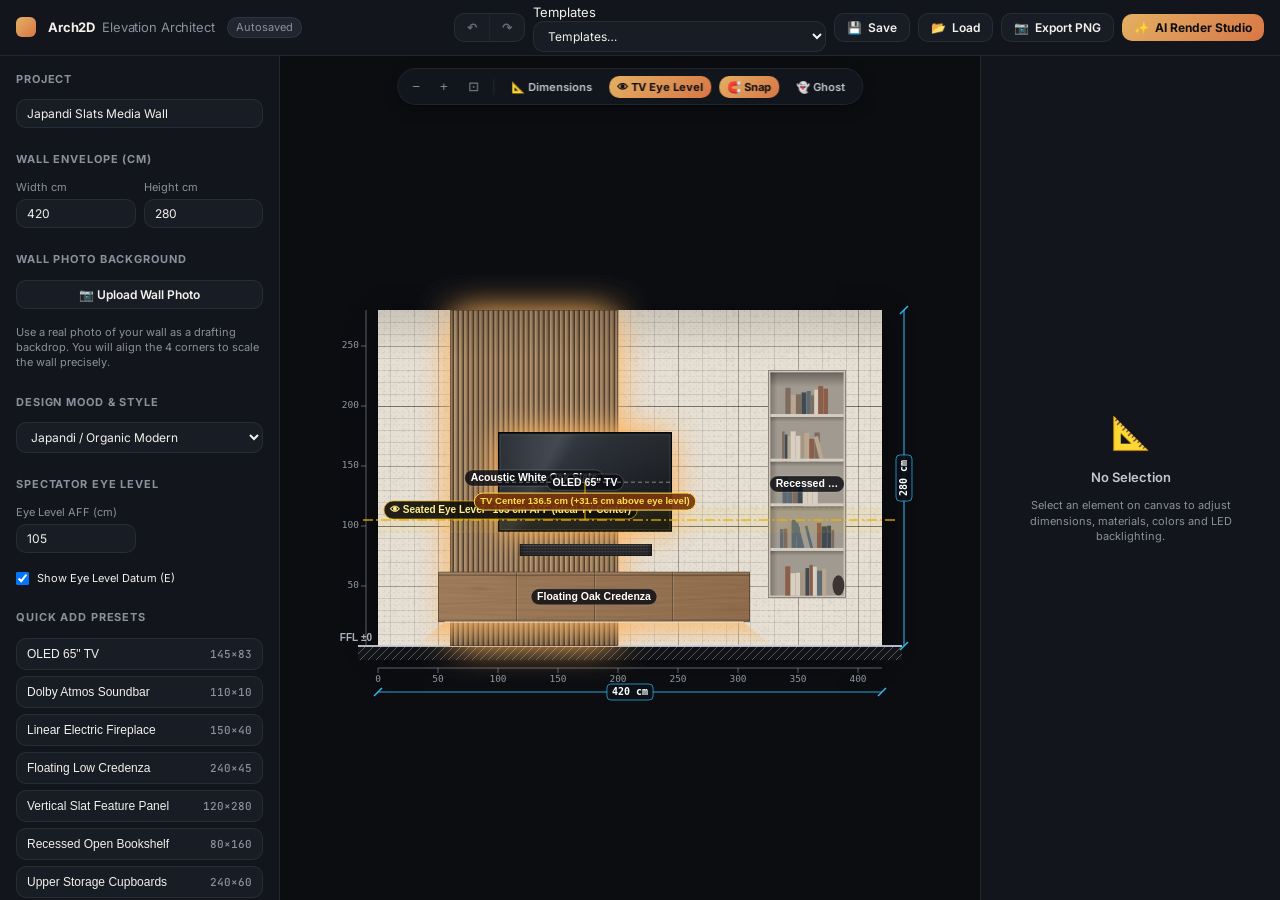
==== index.html @ 80e3ce2b "Add wall photo background with 4-corner perspective calibration and ghost mode" ====
<!DOCTYPE html>
<html lang="en">
<head>
  <meta charset="UTF-8" />
  <meta name="viewport" content="width=device-width, initial-scale=1, viewport-fit=cover" />
  <title>Arch2D Elevation Architect — Media Wall Planner &amp; AI Render Studio</title>
  <meta name="description" content="Draft true-to-scale 2D elevations of media walls, cabinetry and shelving, apply architectural textures, export 2000px+ reference PNGs and generate AI renders from structured prompts." />
  <meta name="theme-color" content="#0b0d11" />
  <link rel="preconnect" href="https://fonts.googleapis.com" />
  <link rel="preconnect" href="https://fonts.gstatic.com" crossorigin />
  <link href="https://fonts.googleapis.com/css2?family=Inter:wght@400;500;600;700&family=JetBrains+Mono:wght@500&display=swap" rel="stylesheet" />
<style>
/* === src/tokens.css === */
/* Arch2D — design tokens (Phase 0). */
:root {
  /* Surfaces */
  --bg-0: #0b0d11;
  --bg-1: #12151b;
  --bg-2: #181c24;
  --bg-3: #20252f;
  --glass: rgba(22, 26, 34, 0.72);
  --glass-strong: rgba(18, 21, 28, 0.9);
  --line: rgba(255, 255, 255, 0.07);
  --line-strong: rgba(255, 255, 255, 0.14);

  /* Text */
  --text-0: #f3f1ec;
  --text-1: #c4c7ce;
  --text-2: #8a909c;
  --text-3: #5d636f;

  /* Accents */
  --brass: hsl(36, 58%, 62%);
  --brass-strong: hsl(34, 70%, 55%);
  --brass-soft: hsla(36, 58%, 62%, 0.14);
  --cyan: hsl(190, 85%, 60%);
  --cyan-soft: hsla(190, 85%, 60%, 0.16);
  --danger: hsl(4, 72%, 62%);
  --danger-soft: hsla(4, 72%, 62%, 0.14);
  --success: hsl(150, 50%, 55%);

  --grad-brand: linear-gradient(135deg, hsl(36, 70%, 64%) 0%, hsl(20, 65%, 56%) 100%);
  --grad-panel: linear-gradient(180deg, rgba(255, 255, 255, 0.03) 0%, rgba(255, 255, 255, 0) 100%);

  /* Type */
  --font: 'Inter', -apple-system, BlinkMacSystemFont, 'Segoe UI', Roboto, sans-serif;
  --font-mono: 'JetBrains Mono', ui-monospace, SFMono-Regular, Menlo, monospace;
  --fs-xs: 11px;
  --fs-sm: 12px;
  --fs-md: 13px;
  --fs-lg: 15px;
  --fs-xl: 18px;

  /* Spacing & shape */
  --sp-1: 4px;
  --sp-2: 8px;
  --sp-3: 12px;
  --sp-4: 16px;
  --sp-5: 24px;
  --sp-6: 32px;
  --r-sm: 6px;
  --r-md: 10px;
  --r-lg: 14px;
  --r-xl: 20px;

  --shadow-1: 0 1px 2px rgba(0, 0, 0, 0.3), 0 4px 16px rgba(0, 0, 0, 0.25);
  --shadow-2: 0 10px 40px rgba(0, 0, 0, 0.45);
  --ring: 0 0 0 2px hsla(36, 58%, 62%, 0.45);

  --ease: cubic-bezier(0.2, 0.8, 0.2, 1);
  --t-fast: 120ms;
  --t-med: 220ms;

  --header-h: 56px;
  --sidebar-w: 280px;
  --inspector-w: 300px;
}
</style>
<style>
/* === src/ui.css === */
/* Arch2D — WS4: UI Shell, sidebars, forms, and inspector CSS */
*, *::before, *::after {
  box-sizing: border-box;
  margin: 0;
  padding: 0;
}
html, body {
  width: 100%;
  height: 100%;
  overflow: hidden;
  background: var(--bg-0);
  color: var(--text-0);
  font-family: var(--font);
  font-size: var(--fs-md);
  line-height: 1.4;
  -webkit-font-smoothing: antialiased;
}

/* App container */
.app {
  display: grid;
  grid-template-rows: var(--header-h) 1fr;
  grid-template-columns: var(--sidebar-w) 1fr var(--inspector-w);
  grid-template-areas:
    "header header header"
    "left   stage  right";
  width: 100vw;
  height: 100vh;
  overflow: hidden;
}

/* Header */
.app-header {
  grid-area: header;
  background: var(--bg-1);
  border-bottom: 1px solid var(--line);
  display: flex;
  align-items: center;
  justify-content: space-between;
  padding: 0 var(--sp-4);
  z-index: 100;
}
.brand {
  display: flex;
  align-items: center;
  gap: var(--sp-3);
}
.brand-mark {
  width: 20px;
  height: 20px;
  border-radius: var(--r-sm);
  background: var(--grad-brand);
}
.brand-title {
  font-size: var(--fs-md);
  font-weight: 700;
  color: var(--text-0);
  letter-spacing: -0.01em;
}
.brand-title span {
  font-weight: 400;
  color: var(--text-2);
  margin-left: 4px;
}
.badge {
  font-size: var(--fs-xs);
  padding: 2px 8px;
  border-radius: 12px;
  background: var(--bg-3);
  color: var(--text-2);
  border: 1px solid var(--line);
}
.header-actions {
  display: flex;
  align-items: center;
  gap: var(--sp-2);
}

/* Buttons and Controls */
.btn {
  display: inline-flex;
  align-items: center;
  gap: 6px;
  padding: 6px 12px;
  background: var(--bg-2);
  border: 1px solid var(--line);
  border-radius: var(--r-md);
  color: var(--text-0);
  font-family: var(--font);
  font-size: var(--fs-sm);
  font-weight: 600;
  cursor: pointer;
  transition: all var(--t-fast) var(--ease);
  text-decoration: none;
  white-space: nowrap;
}
.btn:hover:not(:disabled) {
  background: var(--bg-3);
  border-color: var(--line-strong);
}
.btn:disabled {
  opacity: 0.45;
  cursor: not-allowed;
}
.btn.primary {
  background: var(--grad-brand);
  color: #0d0f12;
  border: none;
  font-weight: 700;
}
.btn.primary:hover:not(:disabled) {
  filter: brightness(1.1);
  box-shadow: 0 0 16px hsla(36, 70%, 64%, 0.35);
}
.btn.ghost {
  background: none;
  border-color: transparent;
  color: var(--text-1);
}
.btn.ghost:hover:not(:disabled) {
  background: var(--bg-2);
  color: var(--text-0);
}
.btn.danger {
  color: var(--danger);
  border-color: var(--danger-soft);
}
.btn.danger:hover:not(:disabled) {
  background: var(--danger-soft);
}
.btn.sm {
  padding: 4px 8px;
  font-size: var(--fs-xs);
}
.btn-group {
  display: inline-flex;
  border-radius: var(--r-md);
  background: var(--bg-2);
  border: 1px solid var(--line);
}
.btn-group .btn {
  border: none;
  border-radius: 0;
}
.btn-group .btn:not(:last-child) {
  border-right: 1px solid var(--line);
}

.icon-btn {
  background: none;
  border: none;
  color: var(--text-2);
  padding: 6px;
  border-radius: var(--r-sm);
  cursor: pointer;
  display: flex;
  align-items: center;
  justify-content: center;
}
.icon-btn:hover {
  color: var(--text-0);
  background: var(--bg-3);
}

/* Inputs & Selects */
.input, .select {
  width: 100%;
  padding: 6px 10px;
  background: var(--bg-2);
  border: 1px solid var(--line);
  border-radius: var(--r-md);
  color: var(--text-0);
  font-family: var(--font);
  font-size: var(--fs-sm);
  transition: border-color var(--t-fast);
}
.input:focus, .select:focus {
  outline: none;
  border-color: var(--brass);
  box-shadow: var(--ring);
}
.select-wrap {
  position: relative;
  display: inline-block;
}

/* Sidebars */
.sidebar {
  background: var(--bg-1);
  border-color: var(--line);
  overflow-y: auto;
  padding: var(--sp-4);
  display: flex;
  flex-direction: column;
  gap: var(--sp-5);
}
.sidebar-left {
  grid-area: left;
  border-right: 1px solid var(--line);
}
.sidebar-right {
  grid-area: right;
  border-left: 1px solid var(--line);
}

.sidebar-section {
  display: flex;
  flex-direction: column;
  gap: var(--sp-3);
}
.section-heading {
  font-size: var(--fs-xs);
  font-weight: 700;
  text-transform: uppercase;
  letter-spacing: 0.08em;
  color: var(--text-2);
}

/* Form layouts */
.form-row {
  display: grid;
  grid-template-columns: 1fr 1fr;
  gap: var(--sp-2);
}
.form-field {
  display: flex;
  flex-direction: column;
  gap: 4px;
}
.form-label {
  font-size: var(--fs-xs);
  color: var(--text-2);
}

/* Presets Library Buttons */
.presets-grid {
  display: grid;
  grid-template-columns: 1fr;
  gap: 6px;
}
.preset-item-btn {
  display: flex;
  align-items: center;
  justify-content: space-between;
  padding: 8px 10px;
  background: var(--bg-2);
  border: 1px solid var(--line);
  border-radius: var(--r-md);
  color: var(--text-0);
  font-size: var(--fs-sm);
  font-weight: 500;
  cursor: pointer;
  transition: all var(--t-fast);
  text-align: left;
}
.preset-item-btn:hover {
  background: var(--bg-3);
  border-color: var(--brass);
}
.preset-dims {
  font-size: var(--fs-xs);
  color: var(--text-2);
  font-family: var(--font-mono);
}

/* Texture Selector Grid */
.texture-picker-grid {
  display: grid;
  grid-template-columns: repeat(3, 1fr);
  gap: 6px;
}
.texture-tile {
  padding: 8px 4px;
  background: var(--bg-2);
  border: 1px solid var(--line);
  border-radius: var(--r-md);
  color: var(--text-1);
  font-size: var(--fs-xs);
  text-align: center;
  cursor: pointer;
  transition: all var(--t-fast);
}
.texture-tile:hover {
  border-color: var(--brass);
  color: var(--text-0);
}
.texture-tile.active {
  border-color: var(--brass-strong);
  background: var(--brass-soft);
  color: var(--brass-strong);
  font-weight: 600;
}

/* Stage Area & Canvas */
.stage {
  grid-area: stage;
  position: relative;
  background: var(--bg-0);
  overflow: hidden;
  display: flex;
  flex-direction: column;
}
.stage-toolbar {
  position: absolute;
  top: var(--sp-3);
  left: 50%;
  transform: translateX(-50%);
  z-index: 10;
  display: flex;
  align-items: center;
  gap: var(--sp-2);
  background: var(--glass);
  backdrop-filter: blur(8px);
  padding: 4px 8px;
  border-radius: var(--r-xl);
  border: 1px solid var(--line);
  box-shadow: var(--shadow-1);
}
.canvas-host {
  width: 100%;
  height: 100%;
  position: relative;
}
.stage-hint {
  position: absolute;
  bottom: var(--sp-3);
  left: 50%;
  transform: translateX(-50%);
  font-size: var(--fs-xs);
  color: var(--text-3);
  pointer-events: none;
}

/* Toast notifications */
.toast-stack {
  position: fixed;
  bottom: var(--sp-5);
  right: var(--sp-5);
  display: flex;
  flex-direction: column;
  gap: var(--sp-2);
  z-index: 2000;
  pointer-events: none;
}
.toast {
  padding: 10px 16px;
  background: var(--bg-2);
  border: 1px solid var(--line-strong);
  border-radius: var(--r-md);
  box-shadow: var(--shadow-2);
  font-size: var(--fs-sm);
  color: var(--text-0);
  pointer-events: auto;
  animation: toastIn var(--t-fast) var(--ease);
}
.toast.success { border-color: var(--success); color: var(--success); }
.toast.error { border-color: var(--danger); color: var(--danger); }
.toast.info { border-color: var(--cyan); }
@keyframes toastIn {
  from { transform: translateY(12px); opacity: 0; }
  to { transform: translateY(0); opacity: 1; }
}

/* Responsive collapse for mobile & tablets */
.only-mobile { display: none; }
@media (max-width: 900px) {
  .app {
    grid-template-columns: var(--sidebar-w) 1fr;
    grid-template-areas:
      "header header"
      "left   stage";
  }
  .sidebar-right {
    position: fixed;
    right: 0;
    top: var(--header-h);
    bottom: 0;
    width: 320px;
    z-index: 90;
    box-shadow: var(--shadow-2);
    transform: translateX(100%);
    transition: transform var(--t-med) var(--ease);
  }
  .sidebar-right.open {
    transform: translateX(0);
  }
  .hide-sm { display: none; }
}
@media (max-width: 680px) {
  .only-mobile { display: inline-flex; }
  .app {
    grid-template-columns: 1fr;
    grid-template-areas:
      "header"
      "stage";
  }
  .sidebar-left {
    position: fixed;
    left: 0;
    top: var(--header-h);
    bottom: 0;
    width: 290px;
    z-index: 95;
    box-shadow: var(--shadow-2);
    transform: translateX(-100%);
    transition: transform var(--t-med) var(--ease);
  }
  .sidebar-left.open {
    transform: translateX(0);
  }
}

/* Calibration modal & photo controls */
.calib-modal {
  width: 95vw;
  max-width: 1100px;
  height: 88vh;
  max-height: 800px;
}
.calib-body {
  flex: 1;
  display: flex;
  overflow: hidden;
}
.calib-stage {
  flex: 1;
  position: relative;
  background: #07090c;
  overflow: hidden;
}
.calib-canvas {
  width: 100%;
  height: 100%;
  display: block;
  touch-action: none;
}
.calib-side {
  width: 320px;
  background: var(--bg-1);
  border-left: 1px solid var(--line);
  padding: var(--sp-4);
  display: flex;
  flex-direction: column;
  gap: var(--sp-3);
  overflow-y: auto;
}
.calib-steps {
  margin: 0;
  padding-left: 18px;
  font-size: var(--fs-xs);
  color: var(--text-1);
  line-height: 1.5;
  display: flex;
  flex-direction: column;
  gap: 6px;
}
.calib-note {
  font-size: var(--fs-xs);
  color: var(--text-2);
  line-height: 1.4;
}
.calib-actions {
  display: flex;
  justify-content: flex-end;
  gap: var(--sp-2);
  margin-top: auto;
  padding-top: var(--sp-3);
  border-top: 1px solid var(--line);
}
.photo-card {
  display: flex;
  flex-direction: column;
  gap: 8px;
  padding: 10px;
  background: var(--bg-2);
  border: 1px solid var(--line);
  border-radius: var(--r-md);
}
.photo-thumb-wrap {
  position: relative;
  width: 100%;
  height: 90px;
  border-radius: var(--r-sm);
  overflow: hidden;
  background: #000;
}
.photo-thumb {
  width: 100%;
  height: 100%;
  object-fit: cover;
  display: block;
}

</style>
<style>
/* === src/studio.css === */
/* Arch2D — WS6: AI Render & Prompt Studio modal styles */
.modal-backdrop {
  position: fixed;
  inset: 0;
  background: rgba(4, 6, 9, 0.82);
  backdrop-filter: blur(12px);
  -webkit-backdrop-filter: blur(12px);
  z-index: 1000;
  display: flex;
  align-items: center;
  justify-content: center;
  padding: var(--sp-4);
  opacity: 0;
  pointer-events: none;
  transition: opacity var(--t-med) var(--ease);
}
.modal-backdrop.open {
  opacity: 1;
  pointer-events: auto;
}

.studio-modal {
  width: 100%;
  max-width: 1140px;
  height: 90vh;
  max-height: 820px;
  background: var(--bg-1);
  border: 1px solid var(--line-strong);
  border-radius: var(--r-xl);
  box-shadow: var(--shadow-2);
  display: flex;
  flex-direction: column;
  overflow: hidden;
  animation: modalPop var(--t-med) var(--ease);
}
@keyframes modalPop {
  from { transform: scale(0.97) translateY(10px); }
  to { transform: scale(1) translateY(0); }
}

.studio-header {
  height: 60px;
  padding: 0 var(--sp-5);
  display: flex;
  align-items: center;
  justify-content: space-between;
  border-bottom: 1px solid var(--line);
  background: var(--bg-2);
}
.studio-title {
  display: flex;
  align-items: center;
  gap: var(--sp-3);
  font-size: var(--fs-lg);
  font-weight: 700;
  color: var(--text-0);
}
.studio-tabs {
  display: flex;
  gap: var(--sp-2);
}
.studio-tab {
  background: none;
  border: none;
  color: var(--text-2);
  padding: var(--sp-2) var(--sp-3);
  border-radius: var(--r-md);
  font-size: var(--fs-md);
  font-weight: 600;
  cursor: pointer;
  transition: all var(--t-fast);
}
.studio-tab:hover {
  color: var(--text-0);
  background: var(--bg-3);
}
.studio-tab.active {
  color: var(--brass-strong);
  background: var(--brass-soft);
}

.studio-body {
  flex: 1;
  display: flex;
  overflow: hidden;
}

/* Two-column layout in Studio */
.studio-col-left {
  flex: 1.1;
  padding: var(--sp-5);
  display: flex;
  flex-direction: column;
  gap: var(--sp-4);
  overflow-y: auto;
  border-right: 1px solid var(--line);
}
.studio-col-right {
  flex: 0.9;
  padding: var(--sp-5);
  display: flex;
  flex-direction: column;
  gap: var(--sp-4);
  overflow-y: auto;
  background: var(--bg-0);
}

.studio-section-title {
  font-size: var(--fs-xs);
  text-transform: uppercase;
  letter-spacing: 0.08em;
  font-weight: 700;
  color: var(--text-2);
  margin-bottom: var(--sp-1);
}

.prompt-textarea {
  width: 100%;
  height: 180px;
  padding: var(--sp-3);
  background: var(--bg-2);
  border: 1px solid var(--line);
  border-radius: var(--r-md);
  color: var(--text-0);
  font-family: var(--font);
  font-size: var(--fs-md);
  line-height: 1.5;
  resize: vertical;
  transition: border-color var(--t-fast);
}
.prompt-textarea:focus {
  outline: none;
  border-color: var(--brass);
  box-shadow: var(--ring);
}

.studio-tip-banner {
  display: flex;
  align-items: flex-start;
  gap: var(--sp-2);
  padding: 10px 14px;
  background: rgba(200, 161, 101, 0.08);
  border: 1px solid rgba(200, 161, 101, 0.25);
  border-radius: var(--r-md);
  font-size: var(--fs-xs);
  color: var(--text-1);
  line-height: 1.45;
}
.studio-action-row {
  display: flex;
  flex-wrap: wrap;
  gap: 8px;
  align-items: center;
}

.chip-group {
  display: flex;
  flex-direction: column;
  gap: var(--sp-2);
}
.chip-row {
  display: flex;
  flex-wrap: wrap;
  gap: var(--sp-2);
}
.chip-btn {
  background: var(--bg-2);
  border: 1px solid var(--line);
  color: var(--text-1);
  padding: 4px 10px;
  border-radius: 20px;
  font-size: var(--fs-xs);
  cursor: pointer;
  transition: all var(--t-fast);
}
.chip-btn:hover {
  border-color: var(--brass);
  color: var(--text-0);
}
.chip-btn.active {
  background: var(--brass-soft);
  border-color: var(--brass-strong);
  color: var(--brass-strong);
}

/* Provider selector cards */
.provider-cards {
  display: grid;
  grid-template-columns: 1fr 1fr;
  gap: var(--sp-2);
}
.provider-card {
  padding: var(--sp-3);
  background: var(--bg-2);
  border: 1px solid var(--line);
  border-radius: var(--r-md);
  cursor: pointer;
  transition: all var(--t-fast);
  text-align: left;
}
.provider-card:hover {
  border-color: var(--line-strong);
}
.provider-card.active {
  border-color: var(--brass);
  background: var(--brass-soft);
}
.provider-card-name {
  font-weight: 600;
  font-size: var(--fs-md);
  color: var(--text-0);
}
.provider-card-sub {
  font-size: var(--fs-xs);
  color: var(--text-2);
  margin-top: 2px;
}

.provider-config-box {
  background: var(--bg-2);
  border: 1px solid var(--line);
  border-radius: var(--r-md);
  padding: var(--sp-4);
  display: flex;
  flex-direction: column;
  gap: var(--sp-3);
}

/* Render preview & comparison */
.render-preview-box {
  flex: 1;
  min-height: 280px;
  background: var(--bg-1);
  border: 1px solid var(--line);
  border-radius: var(--r-lg);
  display: flex;
  align-items: center;
  justify-content: center;
  position: relative;
  overflow: hidden;
}
.render-preview-img {
  max-width: 100%;
  max-height: 100%;
  object-fit: contain;
  display: block;
}

/* Split slider comparison */
.split-viewer {
  position: relative;
  width: 100%;
  height: 100%;
  overflow: hidden;
  user-select: none;
}
.split-img-cad, .split-img-render {
  position: absolute;
  top: 0;
  left: 0;
  width: 100%;
  height: 100%;
  object-fit: cover;
}
.split-img-cad {
  background: #ffffff;
}
.split-overlay {
  position: absolute;
  top: 0;
  left: 0;
  height: 100%;
  overflow: hidden;
}
.split-handle {
  position: absolute;
  top: 0;
  bottom: 0;
  width: 3px;
  background: var(--brass-strong);
  cursor: ew-resize;
}
.split-handle::after {
  content: '◂ ▸';
  position: absolute;
  top: 50%;
  left: 50%;
  transform: translate(-50%, -50%);
  background: var(--bg-0);
  border: 1px solid var(--brass);
  color: var(--brass);
  font-size: 10px;
  padding: 3px 6px;
  border-radius: 10px;
}

/* Security notice banner */
.security-note {
  font-size: var(--fs-xs);
  color: var(--text-2);
  background: rgba(255, 255, 255, 0.03);
  padding: var(--sp-2) var(--sp-3);
  border-radius: var(--r-sm);
  border-left: 2px solid var(--brass);
  line-height: 1.4;
}

.gallery-grid {
  display: grid;
  grid-template-columns: repeat(auto-fill, minmax(130px, 1fr));
  gap: var(--sp-2);
  margin-top: var(--sp-2);
}
.gallery-thumb {
  aspect-ratio: 16/9;
  border-radius: var(--r-md);
  border: 1px solid var(--line);
  overflow: hidden;
  cursor: pointer;
  position: relative;
  transition: all var(--t-fast);
}
.gallery-thumb:hover {
  border-color: var(--brass);
  transform: translateY(-2px);
}
.gallery-thumb img {
  width: 100%;
  height: 100%;
  object-fit: cover;
}
</style>
</head>
<body>
  <div class="app" id="app">
    <header class="app-header" id="app-header">
      <div class="brand">
        <button class="icon-btn only-mobile" id="btn-toggle-left" aria-label="Toggle setup panel">☰</button>
        <div class="brand-mark" aria-hidden="true"></div>
        <h1 class="brand-title">Arch2D <span>Elevation Architect</span></h1>
        <span class="badge" id="badge-dirty" title="Autosaved to this browser">Autosaved</span>
      </div>
      <nav class="header-actions" aria-label="Project actions">
        <div class="btn-group">
          <button class="btn ghost" id="btn-undo" title="Undo (Ctrl/Cmd+Z)" aria-label="Undo">↶</button>
          <button class="btn ghost" id="btn-redo" title="Redo (Ctrl/Cmd+Shift+Z)" aria-label="Redo">↷</button>
        </div>
        <label class="select-wrap" for="select-template">
          <span class="sr-only">Templates</span>
          <select id="select-template" class="select">
            <option value="">Templates…</option>
          </select>
        </label>
        <button class="btn" id="btn-save" title="Save project (Ctrl/Cmd+S)">💾 <span class="hide-sm">Save</span></button>
        <button class="btn" id="btn-load" title="Load project">📂 <span class="hide-sm">Load</span></button>
        <input type="file" id="input-load" accept=".json,.arch2d.json,application/json" hidden />
        <button class="btn" id="btn-export" title="Export 2000px+ reference PNG">📷 <span class="hide-sm">Export PNG</span></button>
        <button class="btn primary" id="btn-studio" title="AI Render &amp; Prompt Studio">✨ <span class="hide-sm">AI Render Studio</span></button>
      </nav>
    </header>

    <aside class="sidebar sidebar-left" id="sidebar-left" aria-label="Wall and setup"></aside>

    <main class="stage" id="stage">
      <div class="stage-toolbar" id="stage-toolbar"></div>
      <div class="canvas-host" id="canvas-host"></div>
      <div class="stage-hint" id="stage-hint"></div>
    </main>

    <aside class="sidebar sidebar-right" id="sidebar-right" aria-label="Element inspector"></aside>
  </div>

  <div class="toast-stack" id="toast-stack" aria-live="polite"></div>

<script>
/* === src/00-namespace.js === */
/* Arch2D — shared namespace and utilities (Phase 0). See CONTRACTS.md. */
(function () {
  'use strict';
  const A = (window.Arch2D = window.Arch2D || {});
  A.version = '2.0.0';

  const util = {
    uid() {
      return 'el_' + Math.random().toString(36).slice(2, 9) + Date.now().toString(36).slice(-4);
    },
    clamp(v, a, b) {
      return Math.min(b, Math.max(a, v));
    },
    round(v, step = 1) {
      return Math.round(v / step) * step;
    },
    clone(o) {
      return JSON.parse(JSON.stringify(o));
    },
    /** Tiny DOM builder: h('div', {class:'x', onclick: fn}, 'text', childNode) */
    h(tag, attrs, ...children) {
      const node = document.createElement(tag);
      if (attrs) {
        for (const [k, v] of Object.entries(attrs)) {
          if (v === undefined || v === null || v === false) continue;
          if (k.startsWith('on') && typeof v === 'function') node.addEventListener(k.slice(2), v);
          else if (k === 'class') node.className = v;
          else if (k === 'style' && typeof v === 'object') Object.assign(node.style, v);
          else if (k === 'html') node.innerHTML = v;
          else if (k in node && typeof v !== 'string') node[k] = v;
          else node.setAttribute(k, v === true ? '' : v);
        }
      }
      for (const c of children.flat()) {
        if (c === null || c === undefined || c === false) continue;
        node.appendChild(typeof c === 'string' || typeof c === 'number' ? document.createTextNode(String(c)) : c);
      }
      return node;
    },
    downloadBlob(blob, name) {
      const url = URL.createObjectURL(blob);
      util.downloadDataUrl(url, name);
      setTimeout(() => URL.revokeObjectURL(url), 4000);
    },
    downloadDataUrl(url, name) {
      const a = document.createElement('a');
      a.href = url;
      a.download = name;
      document.body.appendChild(a);
      a.click();
      a.remove();
    },
    debounce(fn, ms) {
      let t;
      return function (...args) {
        clearTimeout(t);
        t = setTimeout(() => fn.apply(this, args), ms);
      };
    },
    hashString(s) {
      let h = 2166136261 >>> 0;
      for (let i = 0; i < s.length; i++) {
        h ^= s.charCodeAt(i);
        h = Math.imul(h, 16777619) >>> 0;
      }
      return h >>> 0;
    },
    /** Deterministic PRNG (mulberry32). */
    rng(seed) {
      let a = seed >>> 0;
      return function () {
        a = (a + 0x6d2b79f5) >>> 0;
        let t = a;
        t = Math.imul(t ^ (t >>> 15), t | 1);
        t ^= t + Math.imul(t ^ (t >>> 7), t | 61);
        return ((t ^ (t >>> 14)) >>> 0) / 4294967296;
      };
    },
    hexToRgb(hex) {
      let h = String(hex || '#000000').replace('#', '');
      if (h.length === 3) h = h.split('').map((c) => c + c).join('');
      const n = parseInt(h, 16) || 0;
      return { r: (n >> 16) & 255, g: (n >> 8) & 255, b: n & 255 };
    },
    rgba(hex, a) {
      const { r, g, b } = util.hexToRgb(hex);
      return `rgba(${r},${g},${b},${a})`;
    },
    /** amt in [-1, 1]: negative darkens, positive lightens. */
    shade(hex, amt) {
      const { r, g, b } = util.hexToRgb(hex);
      const f = (c) => Math.round(amt < 0 ? c * (1 + amt) : c + (255 - c) * amt);
      return '#' + [f(r), f(g), f(b)].map((c) => util.clamp(c, 0, 255).toString(16).padStart(2, '0')).join('');
    },
    luminance(hex) {
      const { r, g, b } = util.hexToRgb(hex);
      return (0.2126 * r + 0.7152 * g + 0.0722 * b) / 255;
    },
    isTypingTarget(el) {
      if (!el) return false;
      const tag = el.tagName;
      return tag === 'INPUT' || tag === 'TEXTAREA' || tag === 'SELECT' || el.isContentEditable;
    },
  };

  A.util = util;
})();
</script>
<script>
/* === src/01-bus.js === */
/* Arch2D — event bus (Phase 0). */
(function () {
  'use strict';
  const A = window.Arch2D;
  const handlers = new Map();

  A.bus = {
    on(evt, fn) {
      if (!handlers.has(evt)) handlers.set(evt, new Set());
      handlers.get(evt).add(fn);
      return () => A.bus.off(evt, fn);
    },
    off(evt, fn) {
      const set = handlers.get(evt);
      if (set) set.delete(fn);
    },
    emit(evt, payload) {
      const set = handlers.get(evt);
      if (!set) return;
      for (const fn of [...set]) {
        try {
          fn(payload);
        } catch (err) {
          console.error(`[Arch2D bus] handler for "${evt}" failed:`, err);
        }
      }
    },
  };
})();
</script>
<script>
/* === src/02-vocab.js === */
/* Arch2D — shared vocabulary (Phase 0). Single source of truth for textures, moods,
   presets and prompt chips, so the renderer, the inspector and the prompt generator
   never drift apart. Data only — no behaviour. */
(function () {
  'use strict';
  const A = window.Arch2D;

  const textures = {
    slats: { label: 'Vertical Wood Slats', defaultColor: '#b08d66', phrase: 'three-dimensional fluted timber slats with deep acoustic shadow grooves and matte oiled finish' },
    woodgrain: { label: 'Natural Wood Grain', defaultColor: '#9a7552', phrase: 'continuous natural wood grain veneer with organic cathedral patterns and satin sheen' },
    matte: { label: 'Matte Lacquer', defaultColor: '#d9d3c8', phrase: 'smooth architectural ultra-matte lacquer with subtle soft-touch finish' },
    glass: { label: 'Glass / Screen', defaultColor: '#0d0f12', phrase: 'deep pitch-black bezel-less OLED glass with subtle dark ambient room reflections' },
    mesh: { label: 'Acoustic Mesh', defaultColor: '#3a3a3c', phrase: 'fine tactile woven acoustic fabric with micro-mesh texture' },
    niche: { label: 'Recessed Niche', defaultColor: '#cfc6b8', phrase: 'recessed open display niche with limewashed interior and warm downlighting' },
    fireplace: { label: 'Linear Fireplace', defaultColor: '#141414', phrase: 'frameless linear electric fireplace with glowing ember bed and soft ambient flame ribbons' },
  };

  const moods = {
    japandi: {
      label: 'Japandi / Organic Modern',
      short: 'Japandi',
      wall: '#e6dfd3',
      wallPattern: 'plaster',
      wallMaterial: 'warm limewash plaster wall with delicate hand-troweled mineral texture',
      phrase: 'refined Japandi organic-modern',
      flooring: 'wide-plank European white oak hardwood flooring with a subtle matte satin finish',
      atmosphere: 'Soft, diffused natural daylight enters through off-camera floor-to-ceiling sheer linen curtains, casting gentle directional window shadows across the wall.',
      lighting: 'soft diffused warm daylight with gentle architectural shadows and warm indirect ambient glow',
      accent: '#c9a57a',
      materials: {
        slats: 'three-dimensional fluted natural white oak timber slats with deep matte black acoustic felt reveals',
        woodgrain: 'warm natural white oak veneer with continuous horizontal cathedral grain and seamless waterfall edges',
        matte: 'warm sand-toned ultra-matte lacquer with hairline shadowline reveals',
        glass: 'deep pitch-black bezel-less OLED glass with subtle dark ambient room reflections',
        mesh: 'natural oatmeal linen acoustic fabric with tactile micro-weave',
        niche: 'limewashed recessed niche with solid white oak shelving and curated ceramic vessels',
        fireplace: 'linear electric fireplace with a soft warm amber ember bed',
      },
    },
    darkLuxury: {
      label: 'Dark Luxury Contemporary',
      short: 'Dark Luxury',
      wall: '#2b2724',
      wallPattern: 'plaster',
      wallMaterial: 'deep charcoal Venetian plaster wall with subtle burnished sheen and brushed brass shadow reveals',
      phrase: 'dark luxury contemporary penthouse',
      flooring: 'smoked European oak hardwood flooring in a refined herringbone pattern or honed Nero Marquina stone slab',
      atmosphere: 'Moody architectural evening atmosphere with layered 2700K indirect LED illumination and warm ambient reflections.',
      lighting: 'moody low-key architectural lighting with warm 2700K indirect LED grazing and subtle specular reflections',
      accent: '#c8a165',
      materials: {
        slats: 'deep smoked eucalyptus fluted slats with dark bronze metallic reveals',
        woodgrain: 'smoked eucalyptus architectural veneer with rich linear grain',
        matte: 'deep charcoal ultra-matte lacquer with recessed brushed brass trims',
        glass: 'smoked bronze anti-reflective glass panel',
        mesh: 'charcoal acoustic wool fabric with fine micro-perforations',
        niche: 'honed Nero Marquina marble-lined niche with delicate white veining and integrated warm mini-spotlight',
        fireplace: 'frameless linear fireplace with tall amber flames and blackened steel surround',
      },
    },
    scandi: {
      label: 'Scandinavian Light',
      short: 'Scandinavian',
      wall: '#f1efea',
      wallPattern: 'plaster',
      wallMaterial: 'matte chalk-white mineral plaster wall with soft light absorption',
      phrase: 'light Scandinavian minimalist',
      flooring: 'pale Nordic white ash or bleached Scandinavian oak plank flooring',
      atmosphere: 'Abundant diffused Nordic natural daylight fills the room with soft, gentle shadows and clean natural ambience.',
      lighting: 'bright airy natural daylight with soft ambient fill and clean shadow lines',
      accent: '#d8c3a0',
      materials: {
        slats: 'pale white ash timber slats with natural light wood grain',
        woodgrain: 'bleached white ash architectural veneer',
        matte: 'chalk-white ultra-matte lacquer with handleless push-latch millwork',
        glass: 'ultra-slim OLED glass display',
        mesh: 'light heather grey wool acoustic fabric',
        niche: 'airy open display niche in pale white ash with minimal Scandinavian ceramic styling',
        fireplace: 'minimal linear fireplace with a clean ribbon flame line',
      },
    },
    industrial: {
      label: 'Modern Industrial',
      short: 'Industrial',
      wall: '#7b4a3a',
      wallPattern: 'brick',
      wallMaterial: 'authentic weathered red brick wall with raw mortar joints and blackened steel shadowlines',
      phrase: 'refined modern industrial loft',
      flooring: 'polished micro-cement flooring with satin sheen or reclaimed dark walnut planks',
      atmosphere: 'Warm ambient interior lighting mixed with soft window daylight for balanced, rich dynamic range.',
      lighting: 'warm Edison-toned 2400K ambient illumination mixed with diffused natural window light',
      accent: '#d08b4e',
      materials: {
        slats: 'dark-stained American walnut fluted slats with blackened acoustic backing',
        woodgrain: 'rich dark American walnut veneer with expressive grain',
        matte: 'charcoal powder-coated blackened steel panels',
        glass: 'deep black glass display framed in hairline blackened steel',
        mesh: 'perforated charcoal industrial metal mesh with tactile texture',
        niche: 'open architectural shelf framed in blackened steel with exposed weld details',
        fireplace: 'linear fireplace recessed in a heavy blackened steel architectural hearth',
      },
    },
  };

  /* Standard components (project.md §3.2). y = default bottom edge AFF in cm. */
  const presets = {
    tv: { label: 'OLED 65" TV', width: 145, height: 83, texture: 'glass', color: '#0d0f12', y: 100, noun: 'ultra-thin flush-mounted 65-inch OLED television' },
    soundbar: { label: 'Dolby Atmos Soundbar', width: 110, height: 10, texture: 'mesh', color: '#2b2b2d', y: 85, noun: 'slim architectural Dolby Atmos soundbar' },
    fireplace: { label: 'Linear Electric Fireplace', width: 150, height: 40, texture: 'fireplace', color: '#141414', y: 45, noun: 'linear electric fireplace' },
    credenza: { label: 'Floating Low Credenza', width: 240, height: 45, texture: 'woodgrain', color: '#8a6a4a', y: 15, noun: 'floating low credenza with continuous grain', ledUnderglow: true },
    slats: { label: 'Vertical Slat Feature Panel', width: 120, height: 280, texture: 'slats', color: '#b08d66', y: 0, noun: 'full-height vertical fluted timber slat feature panel' },
    bookshelf: { label: 'Recessed Open Bookshelf', width: 80, height: 160, texture: 'niche', color: '#cfc6b8', y: 70, noun: 'recessed open display bookshelf' },
    upper: { label: 'Upper Storage Cupboards', width: 240, height: 60, texture: 'matte', color: '#d9d3c8', y: 200, noun: 'row of handleless upper storage cupboards' },
    custom: { label: 'Custom Block', width: 50, height: 50, texture: 'matte', color: '#9aa3ad', y: 0, noun: 'custom architectural millwork module' },
  };

  /* Prompt tuning chips (project.md §4.2). */
  const chips = {
    Lighting: [
      'Concealed 2700K Architectural LED Cove',
      'Soft Morning Window Light via Sheer Curtains',
      'Moody Evening Ambient Glow',
      'Diffused Downward Under-Cabinet Wash',
    ],
    Camera: [
      '35mm Tilt-Shift Architectural Lens (Zero Distortion)',
      'Front-Facing Orthographic Elevation View',
      'Eye-Level Architectural Digest Editorial Shot',
      'f/8 Sharp Corner-to-Corner Depth',
    ],
    Materials: [
      'Tactile Fluted Oak with Black Acoustic Felt',
      'Hand-Troweled Limewash Plaster Texture',
      'Honed Calacatta Viola Marble Niche',
      'Seamless Waterfall Mitered Edge Veneer',
    ],
    Realism: [
      'Architectural Digest Magazine Feature',
      'Omit All CAD Lines & Dimension Text',
      'Subtle Ambient Window Reflections on OLED TV',
      'Wide-Plank European Oak Hardwood Foreground',
    ],
  };

  const ledTemps = {
    3000: { label: 'Warm 3000K', color: '#ffb35c', phrase: 'warm 2700K-3000K indirect' },
    4000: { label: 'Daylight 4000K', color: '#ffe6c2', phrase: 'neutral 4000K daylight' },
  };

  const config = {
    historyLimit: 50,
    snapPx: 8, // magnetic snap threshold in screen pixels
    minSizeCm: 1,
    defaultEyeLevelCm: 105, // Ergonomic seated eye level AFF (~42 inches, CEDIA/THX standard)
    eyeComfortBandCm: 10,   // Comfortable vertical eye range: ±10 cm (95–115 cm AFF)
    midjourneyVersion: '6.1', // per project.md §4.1 — change here when Midjourney updates
    maxPromptUrlChars: 1800,
  };

  A.vocab = { textures, moods, presets, chips, ledTemps, config };
})();
</script>
<script>
/* === src/state.js === */
/* Arch2D — WS1: state store, selection and undo/redo history (project.md §3.5, §5). */
(function () {
  'use strict';
  const A = window.Arch2D;
  const { clamp, clone, uid } = A.util;
  const V = A.vocab;

  const SCHEMA_VERSION = 1;
  const LIMIT = V.config.historyLimit;

  let state = emptyState();
  let selection = [];
  const undoStack = []; // serialized snapshots (strings)
  const redoStack = [];
  let txnSnapshot = null; // snapshot taken at begin()

  function emptyState() {
    return { schemaVersion: SCHEMA_VERSION, name: 'Untitled media wall', wallWidth: 400, wallHeight: 280, mood: 'japandi', wallPhoto: null, elements: [] };
  }

  /** wallPhoto is an optional reference into A.photo; image bytes never live in State. */
  function normalizeWallPhoto(raw) {
    if (!raw || typeof raw !== 'object' || typeof raw.id !== 'string' || !raw.id) return null;
    return {
      id: raw.id.slice(0, 64),
      visible: raw.visible !== false,
      showOnExport: raw.showOnExport !== false,
    };
  }

  /* ---------- validation / normalization ---------- */
  const num = (v, d) => (typeof v === 'number' && Number.isFinite(v) ? v : d);
  const isHex = (s) => typeof s === 'string' && /^#[0-9a-f]{6}$/i.test(s);

  function normalizeElement(raw, i, errors) {
    if (!raw || typeof raw !== 'object') {
      errors.push(`elements[${i}] is not an object`);
      return null;
    }
    const type = V.presets[raw.type] ? raw.type : 'custom';
    const preset = V.presets[type];
    const texture = V.textures[raw.texture] ? raw.texture : preset.texture;
    return {
      id: typeof raw.id === 'string' && raw.id ? raw.id : uid(),
      type,
      label: typeof raw.label === 'string' && raw.label.trim() ? raw.label.slice(0, 80) : preset.label,
      x: num(raw.x, 0),
      y: num(raw.y, 0),
      width: Math.max(V.config.minSizeCm, num(raw.width, preset.width)),
      height: Math.max(V.config.minSizeCm, num(raw.height, preset.height)),
      texture,
      color: isHex(raw.color) ? raw.color.toLowerCase() : V.textures[texture].defaultColor,
      opacity: clamp(num(raw.opacity, 1), 0.05, 1),
      ledHalo: !!raw.ledHalo,
      ledTemp: raw.ledTemp === 4000 ? 4000 : 3000,
      ledUnderglow: !!raw.ledUnderglow,
      zIndex: i,
    };
  }

  function validate(obj) {
    const errors = [];
    if (!obj || typeof obj !== 'object') return { ok: false, errors: ['Project file is not a JSON object.'], value: null };
    if (obj.schemaVersion !== SCHEMA_VERSION) {
      return { ok: false, errors: [`Unsupported schemaVersion: ${obj.schemaVersion} (expected ${SCHEMA_VERSION}).`], value: null };
    }
    if (!Array.isArray(obj.elements)) return { ok: false, errors: ['"elements" must be an array.'], value: null };
    const value = {
      schemaVersion: SCHEMA_VERSION,
      name: typeof obj.name === 'string' && obj.name.trim() ? obj.name.slice(0, 120) : 'Untitled media wall',
      wallWidth: clamp(num(obj.wallWidth, 400), 50, 5000),
      wallHeight: clamp(num(obj.wallHeight, 280), 50, 2000),
      mood: V.moods[obj.mood] ? obj.mood : 'japandi',
      wallPhoto: normalizeWallPhoto(obj.wallPhoto),
      elements: [],
    };
    const sorted = obj.elements
      .map((e, i) => ({ e, i }))
      .sort((a, b) => num(a.e && a.e.zIndex, a.i) - num(b.e && b.e.zIndex, b.i) || a.i - b.i);
    const seen = new Set();
    sorted.forEach(({ e }, i) => {
      const el = normalizeElement(e, i, errors);
      if (!el) return;
      if (seen.has(el.id)) el.id = uid();
      seen.add(el.id);
      value.elements.push(el);
    });
    value.elements.forEach((el, i) => (el.zIndex = i));
    return { ok: true, errors, value };
  }

  /* ---------- core ---------- */
  const snap = () => JSON.stringify(state);

  function emitState(reason) {
    A.bus.emit('state:changed', { state, reason });
  }
  function emitHistory() {
    A.bus.emit('history:changed', { canUndo: undoStack.length > 0, canRedo: redoStack.length > 0 });
  }
  function pushUndo(snapshot) {
    undoStack.push(snapshot);
    if (undoStack.length > LIMIT) undoStack.shift();
    redoStack.length = 0;
    emitHistory();
  }
  function pruneSelection() {
    const ids = new Set(state.elements.map((e) => e.id));
    const next = selection.filter((id) => ids.has(id));
    if (next.length !== selection.length) {
      selection = next;
      A.bus.emit('selection:changed', { ids: selection.slice() });
    }
  }

  function update(fn, opts = {}) {
    const record = opts.record !== false && !txnSnapshot;
    const before = record ? snap() : null;
    const draft = clone(state);
    fn(draft);
    draft.elements.forEach((el, i) => (el.zIndex = i));
    state = draft;
    if (record && before !== snap()) pushUndo(before);
    pruneSelection();
    emitState(opts.reason || 'update');
  }

  const store = {
    SCHEMA_VERSION,
    getState: () => state,
    validate,
    update,

    begin() {
      if (!txnSnapshot) txnSnapshot = snap();
    },
    commit() {
      if (!txnSnapshot) return;
      const before = txnSnapshot;
      txnSnapshot = null;
      if (before !== snap()) pushUndo(before);
    },
    cancel() {
      if (!txnSnapshot) return;
      state = JSON.parse(txnSnapshot);
      txnSnapshot = null;
      pruneSelection();
      emitState('cancel');
    },
    inTransaction: () => !!txnSnapshot,

    /* selection */
    getSelection: () => selection.slice(),
    getSelectedElements: () => state.elements.filter((e) => selection.includes(e.id)),
    select(ids, opts = {}) {
      ids = (Array.isArray(ids) ? ids : [ids]).filter(Boolean);
      let next;
      if (opts.toggle) {
        next = selection.slice();
        for (const id of ids) {
          const i = next.indexOf(id);
          if (i >= 0) next.splice(i, 1);
          else next.push(id);
        }
      } else if (opts.additive) {
        next = [...new Set([...selection, ...ids])];
      } else next = ids.slice();
      const changed = next.length !== selection.length || next.some((id, i) => id !== selection[i]);
      selection = next;
      if (changed) A.bus.emit('selection:changed', { ids: selection.slice() });
    },
    selectAll() {
      store.select(state.elements.map((e) => e.id));
    },
    clearSelection() {
      store.select([]);
    },

    /* element helpers */
    addElement(partial = {}) {
      const type = V.presets[partial.type] ? partial.type : 'custom';
      const p = V.presets[type];
      const el = normalizeElement(
        Object.assign(
          {
            type,
            label: p.label,
            width: p.width,
            height: p.height,
            texture: p.texture,
            color: p.color,
            x: Math.round((state.wallWidth - (partial.width || p.width)) / 2),
            y: p.y,
            ledHalo: !!p.ledHalo,
            ledUnderglow: !!p.ledUnderglow,
          },
          partial,
          { id: uid() }
        ),
        state.elements.length,
        []
      );
      update((d) => d.elements.push(el), { reason: 'add' });
      store.select([el.id]);
      return el.id;
    },
    addPreset(key) {
      return store.addElement({ type: key });
    },
    removeElements(ids) {
      if (!ids || !ids.length) return;
      const set = new Set(ids);
      update((d) => (d.elements = d.elements.filter((e) => !set.has(e.id))), { reason: 'remove' });
    },
    duplicateElements(ids) {
      const set = new Set(ids || []);
      if (!set.size) return [];
      const newIds = [];
      update(
        (d) => {
          const copies = d.elements
            .filter((e) => set.has(e.id))
            .map((e) => {
              const c = Object.assign(clone(e), { id: uid(), x: e.x + 10, y: e.y + 10 });
              newIds.push(c.id);
              return c;
            });
          d.elements.push(...copies);
        },
        { reason: 'duplicate' }
      );
      store.select(newIds);
      return newIds;
    },
    bringForward(ids) {
      const set = new Set(ids || []);
      update(
        (d) => {
          const a = d.elements;
          for (let i = a.length - 2; i >= 0; i--) {
            if (set.has(a[i].id) && !set.has(a[i + 1].id)) [a[i], a[i + 1]] = [a[i + 1], a[i]];
          }
        },
        { reason: 'layer' }
      );
    },
    sendBackward(ids) {
      const set = new Set(ids || []);
      update(
        (d) => {
          const a = d.elements;
          for (let i = 1; i < a.length; i++) {
            if (set.has(a[i].id) && !set.has(a[i - 1].id)) [a[i], a[i - 1]] = [a[i - 1], a[i]];
          }
        },
        { reason: 'layer' }
      );
    },
    setWall({ wallWidth, wallHeight }) {
      update(
        (d) => {
          if (wallWidth !== undefined) d.wallWidth = clamp(Number(wallWidth) || d.wallWidth, 50, 5000);
          if (wallHeight !== undefined) d.wallHeight = clamp(Number(wallHeight) || d.wallHeight, 50, 2000);
        },
        { reason: 'wall' }
      );
    },
    setMood(id) {
      if (!V.moods[id]) return;
      update((d) => (d.mood = id), { reason: 'mood' });
    },
    /** Replace (or clear with null) the wall photo reference. */
    setWallPhoto(ref) {
      update((d) => (d.wallPhoto = normalizeWallPhoto(ref)), { reason: 'photo' });
    },
    /** Toggle photo flags, e.g. { visible: false }. No-op without a photo. */
    patchWallPhoto(partial) {
      if (!state.wallPhoto) return;
      update((d) => (d.wallPhoto = normalizeWallPhoto(Object.assign({}, d.wallPhoto, partial))), { reason: 'photo' });
    },

    /* history */
    canUndo: () => undoStack.length > 0,
    canRedo: () => redoStack.length > 0,
    undo() {
      if (txnSnapshot) store.commit();
      if (!undoStack.length) return false;
      redoStack.push(snap());
      state = JSON.parse(undoStack.pop());
      pruneSelection();
      emitHistory();
      emitState('undo');
      return true;
    },
    redo() {
      if (!redoStack.length) return false;
      undoStack.push(snap());
      state = JSON.parse(redoStack.pop());
      pruneSelection();
      emitHistory();
      emitState('redo');
      return true;
    },
    clearHistory() {
      undoStack.length = 0;
      redoStack.length = 0;
      emitHistory();
    },

    /* persistence primitives */
    serialize: () => JSON.stringify(state, null, 2),
    load(input, opts = {}) {
      let obj = input;
      if (typeof input === 'string') {
        try {
          obj = JSON.parse(input);
        } catch (e) {
          return { ok: false, errors: ['File is not valid JSON.'] };
        }
      }
      const res = validate(obj);
      if (!res.ok) return res;
      store.reset(res.value);
      A.bus.emit('project:loaded', { state, source: opts.source || 'load' });
      return { ok: true, errors: res.errors };
    },
    reset(next) {
      state = clone(next);
      txnSnapshot = null;
      store.clearHistory();
      selection = [];
      A.bus.emit('selection:changed', { ids: [] });
      emitState('reset');
    },
  };

  A.store = store;
})();
</script>
<script>
/* === src/persistence.js === */
/* Arch2D — WS1: JSON save/load, localStorage autosave and API-key storage (project.md §5). */
(function () {
  'use strict';
  const A = window.Arch2D;
  const AUTOSAVE_KEY = 'arch2d_autosave';
  const SECRET_PREFIX = 'arch2d_secret_';

  function safeStorage() {
    try {
      const k = '__arch2d_probe__';
      localStorage.setItem(k, '1');
      localStorage.removeItem(k);
      return localStorage;
    } catch (e) {
      return null; // private mode / blocked storage: app still works, just without autosave
    }
  }
  const storage = safeStorage();

  function fileName() {
    const name = (A.store.getState().name || 'arch2d')
      .toLowerCase()
      .replace(/[^a-z0-9]+/g, '-')
      .replace(/^-|-$/g, '')
      .slice(0, 40) || 'arch2d';
    const ts = new Date().toISOString().slice(0, 16).replace(/[:T]/g, '');
    return `${name}-${ts}.arch2d.json`;
  }

  const persistence = {
    available: !!storage,

    /** Saves the project; the wall photo (if any) is embedded so the file is self-contained. */
    saveToFile() {
      const state = A.store.getState();
      let json = A.store.serialize();
      const dataUrl = state.wallPhoto && A.photo ? A.photo.dataUrl(state.wallPhoto.id) : null;
      if (dataUrl) {
        const obj = JSON.parse(json);
        obj.wallPhoto.dataUrl = dataUrl;
        json = JSON.stringify(obj, null, 2);
      }
      const blob = new Blob([json], { type: 'application/json' });
      A.util.downloadBlob(blob, fileName());
    },

    /** Opens a file picker and loads the chosen project. Resolves {ok, errors, cancelled}. */
    openFile(inputEl) {
      return new Promise((resolve) => {
        const input = inputEl || Object.assign(document.createElement('input'), { type: 'file', accept: '.json,application/json' });
        const onChange = () => {
          input.removeEventListener('change', onChange);
          const file = input.files && input.files[0];
          input.value = '';
          if (!file) return resolve({ ok: false, cancelled: true, errors: [] });
          if (file.size > 5 * 1024 * 1024) return resolve({ ok: false, errors: ['File is larger than 5 MB — not an Arch2D project.'] });
          const reader = new FileReader();
          reader.onload = () => {
            let obj;
            try {
              obj = JSON.parse(String(reader.result));
            } catch (e) {
              return resolve({ ok: false, errors: ['File is not valid JSON.'] });
            }
            // Move an embedded photo into the photo library; State keeps only the id.
            if (obj && obj.wallPhoto && obj.wallPhoto.dataUrl && A.photo) {
              const id = A.photo.register(obj.wallPhoto.dataUrl);
              obj.wallPhoto = id ? Object.assign({}, obj.wallPhoto, { id, dataUrl: undefined }) : null;
            }
            resolve(A.store.load(obj, { source: 'file' }));
          };
          reader.onerror = () => resolve({ ok: false, errors: ['Could not read the file.'] });
          reader.readAsText(file);
        };
        input.addEventListener('change', onChange);
        input.click();
      });
    },

    hasAutosave() {
      return !!(storage && storage.getItem(AUTOSAVE_KEY));
    },
    readAutosave() {
      if (!storage) return null;
      try {
        const res = A.store.validate(JSON.parse(storage.getItem(AUTOSAVE_KEY)));
        return res.ok ? res.value : null;
      } catch (e) {
        return null;
      }
    },
    clearAutosave() {
      if (storage) storage.removeItem(AUTOSAVE_KEY);
    },
    writeAutosave() {
      if (!storage) return false;
      try {
        storage.setItem(AUTOSAVE_KEY, JSON.stringify(A.store.getState()));
        if (A.photo) A.photo.syncStorage(A.store.getState());
        A.bus.emit('autosave:written', { at: Date.now() });
        return true;
      } catch (e) {
        console.warn('[Arch2D] autosave failed', e);
        return false;
      }
    },
    startAutosave() {
      const write = A.util.debounce(() => persistence.writeAutosave(), 400);
      A.bus.on('state:changed', write);
    },

    /* API keys — localStorage is NOT a secure vault (project.md §2 Security Note). */
    getSecret(k) {
      return storage ? storage.getItem(SECRET_PREFIX + k) || '' : '';
    },
    setSecret(k, v) {
      if (!storage) return;
      if (v) storage.setItem(SECRET_PREFIX + k, v);
      else storage.removeItem(SECRET_PREFIX + k);
    },
    getJSON(k, fallback) {
      if (!storage) return fallback;
      try {
        const v = storage.getItem('arch2d_' + k);
        return v ? JSON.parse(v) : fallback;
      } catch (e) {
        return fallback;
      }
    },
    setJSON(k, v) {
      if (storage) storage.setItem('arch2d_' + k, JSON.stringify(v));
    },
  };

  A.persistence = persistence;
})();
</script>
<script>
/* === src/photo.js === */
/* Arch2D — Wall photo library: decode, 4-corner perspective rectification, storage.
   The State only holds a small reference { id, visible, showOnExport }. Image bytes live
   here (in memory + one localStorage key), so undo snapshots stay small and drags stay fast.
   Photos come from <input type="file"> as data URLs, so they never taint the canvas. */
(function () {
  'use strict';
  const A = window.Arch2D;
  const U = A.util;

  const STORAGE_KEY = 'arch2d_wallphoto';
  const SOURCE_MAX = 2400; // longest side kept for the calibration step (memory only)
  const OUTPUT_MAX = 1600; // longest side of the rectified wall image (≈4 px/cm on a 4 m wall)
  const JPEG_QUALITY = 0.82;

  // id -> { dataUrl, img, ready, luminance, source?: HTMLCanvasElement, corners?: [{x,y}×4] }
  const library = new Map();

  /* ---------- decoding ---------- */
  function loadImage(src) {
    return new Promise((resolve, reject) => {
      const img = new Image();
      img.onload = () => resolve(img);
      img.onerror = () => reject(new Error('decode'));
      img.src = src;
    });
  }

  /** File → downscaled source canvas used by the calibration modal. Browsers apply EXIF orientation. */
  async function ingest(file) {
    if (!file || !/^image\//.test(file.type || 'image/')) throw new Error('not-image');
    const url = URL.createObjectURL(file);
    try {
      const img = await loadImage(url);
      const scale = Math.min(1, SOURCE_MAX / Math.max(img.naturalWidth, img.naturalHeight));
      const c = document.createElement('canvas');
      c.width = Math.max(1, Math.round(img.naturalWidth * scale));
      c.height = Math.max(1, Math.round(img.naturalHeight * scale));
      c.getContext('2d').drawImage(img, 0, 0, c.width, c.height);
      return c;
    } finally {
      URL.revokeObjectURL(url);
    }
  }

  /* ---------- perspective math ---------- */
  /** Homography mapping the unit square (u,v) → quad [TL, TR, BR, BL] (Heckbert's square-to-quad). */
  function squareToQuad(q) {
    const [p0, p1, p2, p3] = q;
    const dx1 = p1.x - p2.x, dx2 = p3.x - p2.x, dx3 = p0.x - p1.x + p2.x - p3.x;
    const dy1 = p1.y - p2.y, dy2 = p3.y - p2.y, dy3 = p0.y - p1.y + p2.y - p3.y;
    let g = 0, h = 0;
    if (Math.abs(dx3) > 1e-9 || Math.abs(dy3) > 1e-9) {
      const den = dx1 * dy2 - dx2 * dy1;
      g = (dx3 * dy2 - dx2 * dy3) / den;
      h = (dx1 * dy3 - dx3 * dy1) / den;
    }
    const a = p1.x - p0.x + g * p1.x, b = p3.x - p0.x + h * p3.x, c = p0.x;
    const d = p1.y - p0.y + g * p1.y, e = p3.y - p0.y + h * p3.y, f = p0.y;
    return (u, v) => {
      const w = g * u + h * v + 1;
      return { x: (a * u + b * v + c) / w, y: (d * u + e * v + f) / w };
    };
  }

  /** True when the quad [TL, TR, BR, BL] is convex and not self-intersecting. */
  function isConvexQuad(q) {
    let sign = 0;
    for (let i = 0; i < 4; i++) {
      const a = q[i], b = q[(i + 1) % 4], c = q[(i + 2) % 4];
      const cross = (b.x - a.x) * (c.y - b.y) - (b.y - a.y) * (c.x - b.x);
      if (Math.abs(cross) < 1e-6) return false;
      const s = Math.sign(cross);
      if (sign && s !== sign) return false;
      sign = s;
    }
    return true;
  }

  /**
   * Warp the quad of `source` into a flat image with the wall's aspect ratio.
   * Inverse mapping with bilinear sampling; runs once per calibration (~100–250 ms).
   */
  function rectify(source, corners, wallW, wallH) {
    const aspect = wallW / wallH;
    const outW = aspect >= 1 ? OUTPUT_MAX : Math.round(OUTPUT_MAX * aspect);
    const outH = aspect >= 1 ? Math.round(OUTPUT_MAX / aspect) : OUTPUT_MAX;
    const sw = source.width, sh = source.height;
    const src = source.getContext('2d').getImageData(0, 0, sw, sh).data;
    const out = document.createElement('canvas');
    out.width = outW;
    out.height = outH;
    const octx = out.getContext('2d');
    const img = octx.createImageData(outW, outH);
    const dst = img.data;
    const map = squareToQuad(corners);
    let lumSum = 0, lumN = 0;

    for (let j = 0; j < outH; j++) {
      const v = (j + 0.5) / outH;
      for (let i = 0; i < outW; i++) {
        const p = map((i + 0.5) / outW, v);
        const o = (j * outW + i) * 4;
        const x = p.x - 0.5, y = p.y - 0.5;
        const x0 = Math.floor(x), y0 = Math.floor(y);
        if (x0 < 0 || y0 < 0 || x0 + 1 >= sw || y0 + 1 >= sh) {
          // Corner dragged past the photo edge: neutral grey fill.
          dst[o] = dst[o + 1] = dst[o + 2] = 128;
          dst[o + 3] = 255;
          continue;
        }
        const fx = x - x0, fy = y - y0;
        const i00 = (y0 * sw + x0) * 4, i10 = i00 + 4, i01 = i00 + sw * 4, i11 = i01 + 4;
        for (let ch = 0; ch < 3; ch++) {
          const top = src[i00 + ch] + (src[i10 + ch] - src[i00 + ch]) * fx;
          const bot = src[i01 + ch] + (src[i11 + ch] - src[i01 + ch]) * fx;
          dst[o + ch] = top + (bot - top) * fy;
        }
        dst[o + 3] = 255;
        if ((i & 15) === 0 && (j & 15) === 0) {
          lumSum += (0.2126 * dst[o] + 0.7152 * dst[o + 1] + 0.0722 * dst[o + 2]) / 255;
          lumN++;
        }
      }
    }
    octx.putImageData(img, 0, 0);
    return { dataUrl: out.toDataURL('image/jpeg', JPEG_QUALITY), luminance: lumN ? lumSum / lumN : 0.5 };
  }

  /* ---------- library ---------- */
  function idFor(dataUrl) {
    return 'ph_' + U.hashString(dataUrl).toString(36) + dataUrl.length.toString(36);
  }

  /** Adds a rectified data URL to the library and returns its id. Safe to call repeatedly. */
  function register(dataUrl, extra = {}) {
    if (typeof dataUrl !== 'string' || !/^data:image\/(jpeg|png|webp);base64,/.test(dataUrl)) return null;
    const id = idFor(dataUrl);
    let entry = library.get(id);
    if (!entry) {
      entry = { dataUrl, img: null, ready: false, luminance: extra.luminance == null ? 0.5 : extra.luminance };
      library.set(id, entry);
      loadImage(dataUrl)
        .then((img) => {
          entry.img = img;
          entry.ready = true;
          if (extra.luminance == null) entry.luminance = measureLuminance(img);
          A.bus.emit('photo:ready', { id });
        })
        .catch(() => library.delete(id));
    }
    if (extra.source) entry.source = extra.source;
    if (extra.corners) entry.corners = extra.corners.map((c) => ({ x: c.x, y: c.y }));
    return id;
  }

  function measureLuminance(img) {
    const c = document.createElement('canvas');
    c.width = c.height = 16;
    const x = c.getContext('2d');
    x.drawImage(img, 0, 0, 16, 16);
    const d = x.getImageData(0, 0, 16, 16).data;
    let s = 0;
    for (let i = 0; i < d.length; i += 4) s += (0.2126 * d[i] + 0.7152 * d[i + 1] + 0.0722 * d[i + 2]) / 255;
    return s / 256;
  }

  /* ---------- storage (one localStorage slot for the current photo) ---------- */
  function readStored() {
    try {
      const raw = localStorage.getItem(STORAGE_KEY);
      return raw ? JSON.parse(raw) : null;
    } catch (e) {
      return null;
    }
  }

  let storedId = (readStored() || {}).id || null;
  let quotaWarned = false;

  /** Keeps the single storage slot in sync with the photo referenced by the current state. */
  function syncStorage(state) {
    const id = state.wallPhoto ? state.wallPhoto.id : null;
    if (id === storedId) return true;
    try {
      if (!id) {
        localStorage.removeItem(STORAGE_KEY);
        storedId = null;
        return true;
      }
      const entry = library.get(id);
      if (!entry) return false; // not decoded yet; next autosave retries
      localStorage.setItem(STORAGE_KEY, JSON.stringify({ id, dataUrl: entry.dataUrl }));
      storedId = id;
      return true;
    } catch (e) {
      if (!quotaWarned && A.ui) {
        quotaWarned = true;
        A.ui.toast('Browser storage is full: the wall photo will not survive a reload. Use 💾 Save to keep it.', 'error');
      }
      return false;
    }
  }

  /** Loads the stored photo into the library (called once at startup). */
  function restoreFromStorage() {
    const s = readStored();
    if (s && s.dataUrl) register(s.dataUrl);
  }

  A.photo = {
    ingest,
    rectify,
    isConvexQuad,
    squareToQuad,
    register,
    restoreFromStorage,
    syncStorage,
    has: (id) => library.has(id),
    /** Ready HTMLImageElement for drawing, or null while decoding / unknown id. */
    image: (id) => {
      const e = id && library.get(id);
      return e && e.ready ? e.img : null;
    },
    dataUrl: (id) => {
      const e = id && library.get(id);
      return e ? e.dataUrl : null;
    },
    luminance: (id) => {
      const e = id && library.get(id);
      return e ? e.luminance : 0.5;
    },
    /** Original photo + corners, available only in the session where it was uploaded. */
    calibration: (id) => {
      const e = id && library.get(id);
      return e && e.source ? { source: e.source, corners: e.corners } : null;
    },
  };

  restoreFromStorage();
})();
</script>
<script>
/* === src/photo-calibrate.js === */
/* Arch2D — Wall photo upload & 4-corner calibration modal.
   Flow: pick image → mark wall corners (perspective grid + magnifier) → rectify to the
   wall's W×H → store reference in State (one undo step). Owns its own modal DOM. */
(function () {
  'use strict';
  const A = window.Arch2D;
  const U = A.util;

  const HANDLE_R = 9;
  const HIT_R = 24; // generous for touch
  const MARGIN = 40; // lets handles go slightly past the photo edge
  const LOUPE = 132;
  const LOUPE_ZOOM = 3;
  const CORNER_LABELS = ['Top-left', 'Top-right', 'Bottom-right', 'Bottom-left'];

  function pickFile() {
    return new Promise((resolve) => {
      const input = Object.assign(document.createElement('input'), {
        type: 'file',
        accept: 'image/jpeg,image/png,image/webp,image/heic,image/heif,image/*',
      });
      input.addEventListener('change', () => resolve((input.files && input.files[0]) || null));
      input.addEventListener('cancel', () => resolve(null));
      input.click();
    });
  }

  /**
   * Opens the calibration modal.
   * Resolves { corners, wallWidth, wallHeight, dataUrl, luminance } or null when cancelled.
   */
  function open({ source, corners, wallWidth, wallHeight }) {
    return new Promise((resolve) => {
      const sw = source.width, sh = source.height;
      let pts = corners && corners.length === 4
        ? corners.map((c) => ({ x: c.x, y: c.y }))
        : [
            { x: sw * 0.12, y: sh * 0.12 },
            { x: sw * 0.88, y: sh * 0.12 },
            { x: sw * 0.88, y: sh * 0.88 },
            { x: sw * 0.12, y: sh * 0.88 },
          ];
      let active = -1; // handle being dragged
      let focusIdx = 0; // handle nudged by arrow keys
      let grabOffset = { x: 0, y: 0 };
      let view = { scale: 1, ox: 0, oy: 0, cw: 0, ch: 0, dpr: 1 };
      let busy = false;

      /* ----- DOM ----- */
      const canvas = U.h('canvas', { class: 'calib-canvas', id: 'calib-canvas' });
      const stage = U.h('div', { class: 'calib-stage' }, canvas);
      const inputW = U.h('input', { type: 'number', class: 'input', id: 'calib-wall-width', min: '50', max: '5000', value: Math.round(wallWidth) });
      const inputH = U.h('input', { type: 'number', class: 'input', id: 'calib-wall-height', min: '50', max: '2000', value: Math.round(wallHeight) });
      const btnApply = U.h('button', { class: 'btn primary', id: 'btn-calib-apply', onclick: apply }, '✓ Apply photo');
      const btnCancel = U.h('button', { class: 'btn ghost', id: 'btn-calib-cancel', onclick: () => close(null) }, 'Cancel');
      const btnReset = U.h('button', { class: 'btn ghost sm', id: 'btn-calib-reset', onclick: resetCorners }, '↺ Reset corners');

      const side = U.h(
        'div',
        { class: 'calib-side' },
        U.h('div', { class: 'section-heading' }, 'How to calibrate'),
        U.h(
          'ol',
          { class: 'calib-steps' },
          U.h('li', null, 'Drag each handle onto a corner of the wall: where it meets the ceiling and the floor.'),
          U.h('li', null, 'If a corner is hidden (furniture, curtains), place it where the corner would be. Handles can go slightly past the photo edge.'),
          U.h('li', null, 'Check that the blue grid follows the wall lines (skirting board, ceiling edge).')
        ),
        U.h('div', { class: 'section-heading', style: { marginTop: '6px' } }, 'Real wall size (cm)'),
        U.h(
          'div',
          { class: 'form-row' },
          U.h('div', { class: 'form-field' }, U.h('label', { class: 'form-label', for: 'calib-wall-width' }, 'Width'), inputW),
          U.h('div', { class: 'form-field' }, U.h('label', { class: 'form-label', for: 'calib-wall-height' }, 'Height'), inputH)
        ),
        U.h('div', { class: 'calib-note' }, 'Measure the wall: the cm grid and every dimension depend on these two numbers.'),
        btnReset,
        U.h('div', { class: 'calib-note' }, 'Tip: arrow keys move the last handle by 1 px (Shift = 10 px).'),
        U.h('div', { class: 'calib-actions' }, btnCancel, btnApply)
      );

      const modal = U.h(
        'div',
        { class: 'studio-modal calib-modal', id: 'calib-modal', role: 'dialog', 'aria-modal': 'true', 'aria-label': 'Mark the wall corners' },
        U.h(
          'div',
          { class: 'studio-header' },
          U.h('div', { class: 'studio-title' }, U.h('span', null, '📷'), U.h('span', null, 'Mark the wall corners')),
          U.h('button', { class: 'icon-btn', title: 'Cancel (Esc)', 'aria-label': 'Cancel', onclick: () => close(null) }, '✕')
        ),
        U.h('div', { class: 'calib-body' }, stage, side)
      );
      const backdrop = U.h('div', { class: 'modal-backdrop open', id: 'calib-backdrop' }, modal);
      document.body.appendChild(backdrop);

      const ctx = canvas.getContext('2d');
      const ro = new ResizeObserver(layout);
      ro.observe(stage);
      document.addEventListener('keydown', onKey, true);
      canvas.addEventListener('pointerdown', onDown);
      canvas.addEventListener('pointermove', onMove);
      canvas.addEventListener('pointerup', onUp);
      canvas.addEventListener('pointercancel', onUp);

      /* ----- geometry ----- */
      function layout() {
        const r = stage.getBoundingClientRect();
        view.dpr = window.devicePixelRatio || 1;
        view.cw = Math.max(100, Math.floor(r.width));
        view.ch = Math.max(100, Math.floor(r.height));
        canvas.width = Math.round(view.cw * view.dpr);
        canvas.height = Math.round(view.ch * view.dpr);
        canvas.style.width = view.cw + 'px';
        canvas.style.height = view.ch + 'px';
        view.scale = Math.min((view.cw - MARGIN * 2) / sw, (view.ch - MARGIN * 2) / sh);
        view.ox = (view.cw - sw * view.scale) / 2;
        view.oy = (view.ch - sh * view.scale) / 2;
        draw();
      }
      const toScreen = (p) => ({ x: view.ox + p.x * view.scale, y: view.oy + p.y * view.scale });
      const toImage = (x, y) => ({ x: (x - view.ox) / view.scale, y: (y - view.oy) / view.scale });
      function clampImage(p) {
        const m = MARGIN / view.scale;
        return { x: U.clamp(p.x, -m, sw + m), y: U.clamp(p.y, -m, sh + m) };
      }
      function localPoint(e) {
        const r = canvas.getBoundingClientRect();
        return { x: e.clientX - r.left, y: e.clientY - r.top };
      }

      /* ----- drawing ----- */
      function draw() {
        const { cw, ch, dpr } = view;
        ctx.setTransform(dpr, 0, 0, dpr, 0, 0);
        ctx.fillStyle = '#07090c';
        ctx.fillRect(0, 0, cw, ch);
        ctx.imageSmoothingQuality = 'high';
        ctx.drawImage(source, view.ox, view.oy, sw * view.scale, sh * view.scale);

        const s = pts.map(toScreen);
        const convex = A.photo.isConvexQuad(pts);

        // Dim everything outside the wall quad.
        ctx.save();
        ctx.beginPath();
        ctx.rect(0, 0, cw, ch);
        ctx.moveTo(s[0].x, s[0].y);
        for (let i = 1; i < 4; i++) ctx.lineTo(s[i].x, s[i].y);
        ctx.closePath();
        ctx.fillStyle = 'rgba(0,0,0,0.55)';
        ctx.fill('evenodd');
        ctx.restore();

        // Perspective grid: shows how the photo will be straightened.
        if (convex) {
          const map = A.photo.squareToQuad(pts);
          ctx.save();
          ctx.strokeStyle = 'rgba(56, 189, 248, 0.55)';
          ctx.lineWidth = 1;
          ctx.beginPath();
          for (let k = 1; k < 8; k++) {
            const t = k / 8;
            const a = toScreen(map(t, 0)), b = toScreen(map(t, 1));
            const c = toScreen(map(0, t)), d = toScreen(map(1, t));
            ctx.moveTo(a.x, a.y);
            ctx.lineTo(b.x, b.y);
            ctx.moveTo(c.x, c.y);
            ctx.lineTo(d.x, d.y);
          }
          ctx.stroke();
          ctx.restore();
        }

        // Quad outline
        ctx.save();
        ctx.strokeStyle = convex ? 'hsl(190, 85%, 60%)' : 'hsl(4, 72%, 62%)';
        ctx.lineWidth = 2;
        ctx.beginPath();
        ctx.moveTo(s[0].x, s[0].y);
        for (let i = 1; i < 4; i++) ctx.lineTo(s[i].x, s[i].y);
        ctx.closePath();
        ctx.stroke();
        ctx.restore();

        // Handles + labels
        s.forEach((p, i) => {
          const hot = i === active || (active < 0 && i === focusIdx);
          ctx.save();
          ctx.beginPath();
          ctx.arc(p.x, p.y, HANDLE_R, 0, Math.PI * 2);
          ctx.fillStyle = 'rgba(11, 15, 23, 0.9)';
          ctx.fill();
          ctx.lineWidth = 2;
          ctx.strokeStyle = hot ? 'hsl(36, 70%, 62%)' : 'hsl(190, 85%, 60%)';
          ctx.stroke();
          ctx.beginPath();
          ctx.moveTo(p.x - 4, p.y);
          ctx.lineTo(p.x + 4, p.y);
          ctx.moveTo(p.x, p.y - 4);
          ctx.lineTo(p.x, p.y + 4);
          ctx.stroke();
          // label pill, pushed outward from the quad centre
          const cx = (s[0].x + s[1].x + s[2].x + s[3].x) / 4, cy = (s[0].y + s[1].y + s[2].y + s[3].y) / 4;
          const dx = p.x - cx, dy = p.y - cy, len = Math.hypot(dx, dy) || 1;
          const lx = p.x + (dx / len) * 26, ly = p.y + (dy / len) * 22;
          ctx.font = "600 11px Inter, sans-serif";
          const tw = ctx.measureText(CORNER_LABELS[i]).width;
          ctx.fillStyle = 'rgba(11, 15, 23, 0.9)';
          A.render.roundRect(ctx, lx - tw / 2 - 6, ly - 9, tw + 12, 18, 5);
          ctx.fill();
          ctx.fillStyle = '#ffffff';
          ctx.textAlign = 'center';
          ctx.textBaseline = 'middle';
          ctx.fillText(CORNER_LABELS[i], lx, ly + 0.5);
          ctx.restore();
        });

        if (active >= 0) drawLoupe(pts[active], s[active]);

        btnApply.disabled = busy || !convex;
        btnApply.title = convex ? '' : 'The corners cross over. Put them in order: top-left, top-right, bottom-right, bottom-left.';
      }

      function drawLoupe(p, sp) {
        // Sit in the top corner away from the handle, so the finger/cursor never covers it.
        const pad = 12;
        const lx = sp.x < view.cw / 2 ? view.cw - LOUPE - pad : pad;
        const ly = pad;
        const span = LOUPE / (view.scale * LOUPE_ZOOM); // image px shown
        ctx.save();
        ctx.beginPath();
        ctx.arc(lx + LOUPE / 2, ly + LOUPE / 2, LOUPE / 2, 0, Math.PI * 2);
        ctx.fillStyle = '#07090c';
        ctx.fill();
        ctx.clip();
        ctx.imageSmoothingEnabled = false;
        ctx.drawImage(source, p.x - span / 2, p.y - span / 2, span, span, lx, ly, LOUPE, LOUPE);
        ctx.strokeStyle = 'hsl(36, 70%, 62%)';
        ctx.lineWidth = 1;
        ctx.beginPath();
        ctx.moveTo(lx + LOUPE / 2, ly);
        ctx.lineTo(lx + LOUPE / 2, ly + LOUPE);
        ctx.moveTo(lx, ly + LOUPE / 2);
        ctx.lineTo(lx + LOUPE, ly + LOUPE / 2);
        ctx.stroke();
        ctx.restore();
        ctx.save();
        ctx.beginPath();
        ctx.arc(lx + LOUPE / 2, ly + LOUPE / 2, LOUPE / 2, 0, Math.PI * 2);
        ctx.strokeStyle = 'rgba(255,255,255,0.85)';
        ctx.lineWidth = 2;
        ctx.stroke();
        ctx.restore();
      }

      /* ----- interaction ----- */
      function nearestHandle(x, y) {
        let best = -1, bestD = HIT_R;
        pts.forEach((p, i) => {
          const s = toScreen(p);
          const d = Math.hypot(s.x - x, s.y - y);
          if (d < bestD) {
            bestD = d;
            best = i;
          }
        });
        return best;
      }
      function onDown(e) {
        const lp = localPoint(e);
        const i = nearestHandle(lp.x, lp.y);
        if (i < 0) return;
        active = focusIdx = i;
        const s = toScreen(pts[i]);
        grabOffset = { x: s.x - lp.x, y: s.y - lp.y };
        canvas.setPointerCapture(e.pointerId);
        canvas.style.cursor = 'grabbing';
        draw();
      }
      function onMove(e) {
        const lp = localPoint(e);
        if (active < 0) {
          canvas.style.cursor = nearestHandle(lp.x, lp.y) >= 0 ? 'grab' : 'crosshair';
          return;
        }
        pts[active] = clampImage(toImage(lp.x + grabOffset.x, lp.y + grabOffset.y));
        draw();
      }
      function onUp(e) {
        if (canvas.hasPointerCapture(e.pointerId)) canvas.releasePointerCapture(e.pointerId);
        active = -1;
        canvas.style.cursor = 'crosshair';
        draw();
      }
      function onKey(e) {
        if (e.key === 'Escape') {
          e.preventDefault();
          e.stopPropagation();
          close(null);
          return;
        }
        if (e.key === 'Enter') {
          e.preventDefault();
          e.stopPropagation();
          apply();
          return;
        }
        if (U.isTypingTarget(e.target)) return;
        const d = { ArrowLeft: [-1, 0], ArrowRight: [1, 0], ArrowUp: [0, -1], ArrowDown: [0, 1] }[e.key];
        if (!d) return;
        e.preventDefault();
        e.stopPropagation(); // keep the main canvas from nudging elements
        const step = e.shiftKey ? 10 : 1;
        pts[focusIdx] = clampImage({ x: pts[focusIdx].x + d[0] * step, y: pts[focusIdx].y + d[1] * step });
        draw();
      }
      function resetCorners() {
        pts = [
          { x: sw * 0.12, y: sh * 0.12 },
          { x: sw * 0.88, y: sh * 0.12 },
          { x: sw * 0.88, y: sh * 0.88 },
          { x: sw * 0.12, y: sh * 0.88 },
        ];
        draw();
      }

      function apply() {
        if (busy) return;
        if (!A.photo.isConvexQuad(pts)) {
          A.ui.toast('The corners cross over. Put them in order: top-left, top-right, bottom-right, bottom-left.', 'error');
          return;
        }
        const w = U.clamp(parseFloat(inputW.value) || 0, 50, 5000);
        const h = U.clamp(parseFloat(inputH.value) || 0, 50, 2000);
        if (!w || !h) {
          A.ui.toast('Enter the real wall width and height in cm.', 'error');
          return;
        }
        busy = true;
        btnApply.textContent = '⏳ Straightening…';
        draw();
        // Let the button repaint before the synchronous warp.
        setTimeout(() => {
          try {
            const out = A.photo.rectify(source, pts, w, h);
            close({ corners: pts.map((p) => ({ x: p.x, y: p.y })), wallWidth: w, wallHeight: h, dataUrl: out.dataUrl, luminance: out.luminance });
          } catch (err) {
            console.error('[Arch2D] rectify failed', err);
            busy = false;
            btnApply.textContent = '✓ Apply photo';
            draw();
            A.ui.toast('Could not process this photo. Try a smaller image.', 'error');
          }
        }, 30);
      }

      function close(result) {
        ro.disconnect();
        document.removeEventListener('keydown', onKey, true);
        backdrop.remove();
        resolve(result);
      }
    });
  }

  /* ---------- flows used by the sidebar ---------- */
  async function calibrateAndApply(source, corners) {
    const st = A.store.getState();
    const res = await open({ source, corners, wallWidth: st.wallWidth, wallHeight: st.wallHeight });
    if (!res) return false;
    const id = A.photo.register(res.dataUrl, { luminance: res.luminance, source, corners: res.corners });
    if (!id) {
      A.ui.toast('Could not store the processed photo.', 'error');
      return false;
    }
    const prev = st.wallPhoto;
    A.store.begin(); // wall size + photo = one undo step
    if (res.wallWidth !== st.wallWidth || res.wallHeight !== st.wallHeight) {
      A.store.setWall({ wallWidth: res.wallWidth, wallHeight: res.wallHeight });
    }
    A.store.setWallPhoto({ id, visible: true, showOnExport: prev ? prev.showOnExport : true });
    A.store.commit();
    A.canvas.fit();
    A.ui.toast('Wall photo applied. Press G to see through the furniture.', 'success');
    return true;
  }

  async function upload() {
    const file = await pickFile();
    if (!file) return false;
    let source;
    try {
      source = await A.photo.ingest(file);
    } catch (e) {
      const heic = /hei[cf]/i.test(file.type) || /\.hei[cf]$/i.test(file.name || '');
      A.ui.toast(
        heic
          ? 'This browser cannot read HEIC photos. Export the photo as JPG (on iPhone: Settings → Camera → Formats → Most Compatible).'
          : 'Could not read this image. Use a JPG, PNG or WebP photo.',
        'error'
      );
      return false;
    }
    return calibrateAndApply(source, null);
  }

  /** Re-open calibration for the current photo (only in the session it was uploaded). */
  async function adjust() {
    const p = A.store.getState().wallPhoto;
    const cal = p && A.photo.calibration(p.id);
    if (!cal) return upload();
    return calibrateAndApply(cal.source, cal.corners);
  }

  A.photoCalibrate = { open, upload, adjust };
})();
</script>
<script>
/* === src/textures.js === */
/* Arch2D — WS3: procedural Canvas 2D textures (project.md §3.7). No SVG, no external
   images, so export via toDataURL() can never be tainted. Deterministic per element id. */
(function () {
  'use strict';
  const A = window.Arch2D;
  const U = A.util;

  const cache = new Map(); // LRU of pre-rendered static textures
  const CACHE_MAX = 96;

  /* ---------- helpers ---------- */
  function seeded(el, salt) {
    return U.rng(U.hashString(el.id + '|' + (salt || '')));
  }
  function doorSplits(ctx, w, h, s, color) {
    const doorCm = 60;
    if (w / s < 90 || h / s < 30) return;
    const n = Math.max(2, Math.round(w / s / doorCm));
    ctx.save();
    for (let i = 1; i < n; i++) {
      const x = Math.round((w / n) * i) + 0.5;
      ctx.strokeStyle = U.rgba(U.shade(color, -0.55), 0.55);
      ctx.lineWidth = Math.max(1, 0.25 * s);
      ctx.beginPath();
      ctx.moveTo(x, 0);
      ctx.lineTo(x, h);
      ctx.stroke();
      ctx.strokeStyle = U.rgba('#ffffff', 0.12);
      ctx.lineWidth = 1;
      ctx.beginPath();
      ctx.moveTo(x + 1, 0);
      ctx.lineTo(x + 1, h);
      ctx.stroke();
    }
    ctx.restore();
  }
  function edgeShading(ctx, w, h, s) {
    // top highlight + bottom shadow lip gives every box a sense of depth
    const lip = Math.max(1, Math.min(h * 0.12, 1.2 * s));
    let g = ctx.createLinearGradient(0, 0, 0, lip * 2);
    g.addColorStop(0, 'rgba(255,255,255,0.16)');
    g.addColorStop(1, 'rgba(255,255,255,0)');
    ctx.fillStyle = g;
    ctx.fillRect(0, 0, w, lip * 2);
    g = ctx.createLinearGradient(0, h - lip * 2, 0, h);
    g.addColorStop(0, 'rgba(0,0,0,0)');
    g.addColorStop(1, 'rgba(0,0,0,0.22)');
    ctx.fillStyle = g;
    ctx.fillRect(0, h - lip * 2, w, lip * 2);
  }
  function noise(ctx, w, h, rand, density, alpha) {
    const count = Math.min(2200, Math.floor(w * h * density));
    for (let i = 0; i < count; i++) {
      ctx.fillStyle = rand() < 0.5 ? `rgba(0,0,0,${alpha})` : `rgba(255,255,255,${alpha})`;
      ctx.fillRect(rand() * w, rand() * h, 1, 1);
    }
  }

  /* ---------- texture painters: draw into (0,0,w,h) ---------- */
  const painters = {
    slats(ctx, el, w, h, s) {
      const c = el.color;
      const rand = seeded(el, 'slats');
      ctx.fillStyle = U.shade(c, -0.55); // shadow gaps
      ctx.fillRect(0, 0, w, h);
      let slat = 3 * s;
      let gap = 1.2 * s;
      const minPitch = 4; // px — keep slats readable when zoomed out
      if (slat + gap < minPitch) {
        const k = minPitch / (slat + gap);
        slat *= k;
        gap *= k;
      }
      const pitch = slat + gap;
      const count = Math.ceil(w / pitch);
      const offset = (w - count * pitch + gap) / 2;
      for (let i = 0; i < count; i++) {
        const x = offset + i * pitch;
        const tone = U.shade(c, (rand() - 0.5) * 0.1);
        const g = ctx.createLinearGradient(x, 0, x + slat, 0);
        g.addColorStop(0, U.shade(tone, 0.18));
        g.addColorStop(0.35, tone);
        g.addColorStop(1, U.shade(tone, -0.28));
        ctx.fillStyle = g;
        ctx.fillRect(x, 0, slat, h);
        // subtle vertical grain
        if (slat > 5) {
          ctx.strokeStyle = U.rgba(U.shade(tone, -0.4), 0.12);
          ctx.lineWidth = 0.6;
          for (let k = 0; k < 2; k++) {
            const gx = x + slat * (0.2 + rand() * 0.6);
            ctx.beginPath();
            ctx.moveTo(gx, 0);
            ctx.bezierCurveTo(gx + rand() * 2 - 1, h * 0.33, gx + rand() * 2 - 1, h * 0.66, gx, h);
            ctx.stroke();
          }
        }
      }
      // floor/ceiling shadow falloff
      const g = ctx.createLinearGradient(0, 0, 0, h);
      g.addColorStop(0, 'rgba(0,0,0,0.12)');
      g.addColorStop(0.15, 'rgba(0,0,0,0)');
      g.addColorStop(0.9, 'rgba(0,0,0,0)');
      g.addColorStop(1, 'rgba(0,0,0,0.16)');
      ctx.fillStyle = g;
      ctx.fillRect(0, 0, w, h);
    },

    woodgrain(ctx, el, w, h, s) {
      const c = el.color;
      const rand = seeded(el, 'grain');
      const base = ctx.createLinearGradient(0, 0, w, h);
      base.addColorStop(0, U.shade(c, 0.06));
      base.addColorStop(1, U.shade(c, -0.06));
      ctx.fillStyle = base;
      ctx.fillRect(0, 0, w, h);
      const spacing = Math.max(2.5, 1.1 * s);
      const lines = Math.ceil(h / spacing) + 2;
      ctx.lineWidth = Math.max(0.6, 0.12 * s);
      for (let i = 0; i < lines; i++) {
        const y0 = i * spacing + (rand() - 0.5) * spacing;
        const amp = (0.3 + rand() * 0.9) * spacing;
        const freq = (0.6 + rand() * 1.4) * (Math.PI * 2) / Math.max(w, 1);
        const phase = rand() * Math.PI * 2;
        ctx.strokeStyle = U.rgba(U.shade(c, -0.45), 0.08 + rand() * 0.14);
        ctx.beginPath();
        for (let x = 0; x <= w; x += Math.max(4, w / 60)) {
          const y = y0 + Math.sin(x * freq + phase) * amp;
          if (x === 0) ctx.moveTo(x, y);
          else ctx.lineTo(x, y);
        }
        ctx.stroke();
      }
      // cathedral arches / knots
      const knots = Math.min(6, Math.floor((w * h) / (90 * s * 40 * s)) + 1);
      for (let k = 0; k < knots; k++) {
        const cx = rand() * w;
        const cy = rand() * h;
        const rx = (8 + rand() * 14) * s;
        const ry = (1.2 + rand() * 2) * s;
        for (let r = 1; r <= 4; r++) {
          ctx.strokeStyle = U.rgba(U.shade(c, -0.5), 0.07);
          ctx.beginPath();
          ctx.ellipse(cx, cy, rx * (r / 4), ry * (r / 4), 0, 0, Math.PI * 2);
          ctx.stroke();
        }
      }
      doorSplits(ctx, w, h, s, c);
      // recessed handle groove along the top
      if (h / s >= 25 && w / s >= 60) {
        const gy = Math.max(2, 2.5 * s);
        ctx.fillStyle = U.rgba(U.shade(c, -0.7), 0.55);
        ctx.fillRect(0, gy, w, Math.max(1, 0.6 * s));
      }
      edgeShading(ctx, w, h, s);
    },

    matte(ctx, el, w, h, s) {
      const c = el.color;
      const rand = seeded(el, 'matte');
      const g = ctx.createLinearGradient(0, 0, 0, h);
      g.addColorStop(0, U.shade(c, 0.05));
      g.addColorStop(1, U.shade(c, -0.05));
      ctx.fillStyle = g;
      ctx.fillRect(0, 0, w, h);
      noise(ctx, w, h, rand, 0.12, 0.035);
      doorSplits(ctx, w, h, s, c);
      edgeShading(ctx, w, h, s);
    },

    glass(ctx, el, w, h, s) {
      const c = el.color;
      const bezel = Math.max(1.5, 0.7 * s);
      ctx.fillStyle = U.shade(c, -0.35);
      ctx.fillRect(0, 0, w, h);
      const ix = bezel, iy = bezel, iw = w - bezel * 2, ih = h - bezel * 2;
      const g = ctx.createLinearGradient(0, iy, 0, iy + ih);
      g.addColorStop(0, U.shade(c, 0.1));
      g.addColorStop(1, U.shade(c, -0.1));
      ctx.fillStyle = g;
      ctx.fillRect(ix, iy, iw, ih);
      // soft inner glow (panel backlight)
      const rg = ctx.createRadialGradient(ix + iw * 0.3, iy + ih * 0.25, 0, ix + iw * 0.3, iy + ih * 0.25, Math.max(iw, ih) * 0.9);
      rg.addColorStop(0, 'rgba(120,150,190,0.16)');
      rg.addColorStop(1, 'rgba(120,150,190,0)');
      ctx.fillStyle = rg;
      ctx.fillRect(ix, iy, iw, ih);
      // diagonal sheen band
      ctx.save();
      ctx.beginPath();
      ctx.rect(ix, iy, iw, ih);
      ctx.clip();
      const sheen = ctx.createLinearGradient(ix, iy, ix + iw, iy + ih);
      sheen.addColorStop(0.0, 'rgba(255,255,255,0)');
      sheen.addColorStop(0.28, 'rgba(255,255,255,0.10)');
      sheen.addColorStop(0.36, 'rgba(255,255,255,0.02)');
      sheen.addColorStop(0.5, 'rgba(255,255,255,0)');
      ctx.fillStyle = sheen;
      ctx.fillRect(ix, iy, iw, ih);
      ctx.restore();
      ctx.strokeStyle = 'rgba(255,255,255,0.12)';
      ctx.lineWidth = 1;
      ctx.strokeRect(ix + 0.5, iy + 0.5, iw - 1, ih - 1);
    },

    mesh(ctx, el, w, h, s) {
      const c = el.color;
      ctx.fillStyle = c;
      ctx.fillRect(0, 0, w, h);
      const pitch = Math.max(3, 0.7 * s);
      const tile = document.createElement('canvas');
      const tp = Math.max(2, Math.round(pitch));
      tile.width = tile.height = tp;
      const t = tile.getContext('2d');
      t.fillStyle = U.rgba(U.shade(c, 0.35), 0.5);
      t.beginPath();
      t.arc(tp / 2, tp / 2, Math.max(0.5, tp * 0.2), 0, Math.PI * 2);
      t.fill();
      t.fillStyle = U.rgba(U.shade(c, -0.5), 0.35);
      t.fillRect(0, 0, tp, Math.max(0.5, tp * 0.12));
      ctx.fillStyle = ctx.createPattern(tile, 'repeat');
      ctx.fillRect(0, 0, w, h);
      edgeShading(ctx, w, h, s);
      // rounded end caps feel
      const g = ctx.createLinearGradient(0, 0, w, 0);
      g.addColorStop(0, 'rgba(0,0,0,0.25)');
      g.addColorStop(0.04, 'rgba(0,0,0,0)');
      g.addColorStop(0.96, 'rgba(0,0,0,0)');
      g.addColorStop(1, 'rgba(0,0,0,0.25)');
      ctx.fillStyle = g;
      ctx.fillRect(0, 0, w, h);
    },

    niche(ctx, el, w, h, s) {
      const c = el.color;
      const rand = seeded(el, 'niche');
      const frame = Math.max(2, 2 * s);
      ctx.fillStyle = U.shade(c, 0.04);
      ctx.fillRect(0, 0, w, h);
      const ix = frame, iy = frame, iw = Math.max(0, w - frame * 2), ih = Math.max(0, h - frame * 2);
      // recess with inset shadow
      ctx.fillStyle = U.shade(c, -0.22);
      ctx.fillRect(ix, iy, iw, ih);
      let g = ctx.createLinearGradient(0, iy, 0, iy + Math.min(ih, 12 * s));
      g.addColorStop(0, 'rgba(0,0,0,0.35)');
      g.addColorStop(1, 'rgba(0,0,0,0)');
      ctx.fillStyle = g;
      ctx.fillRect(ix, iy, iw, Math.min(ih, 12 * s));
      g = ctx.createLinearGradient(ix, 0, ix + Math.min(iw, 6 * s), 0);
      g.addColorStop(0, 'rgba(0,0,0,0.22)');
      g.addColorStop(1, 'rgba(0,0,0,0)');
      ctx.fillStyle = g;
      ctx.fillRect(ix, iy, Math.min(iw, 6 * s), ih);

      // shelves every ~35cm with objects
      const shelfCm = 35;
      const nShelves = Math.max(0, Math.floor(ih / s / shelfCm) - 1);
      const levels = [];
      for (let i = 1; i <= nShelves; i++) levels.push(iy + (ih / (nShelves + 1)) * i);
      levels.push(iy + ih); // base
      const thick = Math.max(1.5, 2.5 * s);
      const palette = ['#7d6b5d', '#a79584', '#5d6a72', '#b9a88f', '#8b5e4a', '#3f4a52', '#d8cfc0'];
      let prev = iy;
      for (const ly of levels) {
        const bay = ly - prev - thick;
        if (bay / s >= 22 && iw / s >= 20) {
          let x = ix + iw * (0.08 + rand() * 0.2);
          const end = ix + iw * (0.55 + rand() * 0.3);
          while (x < end) {
            const bw = (2 + rand() * 2.5) * s;
            const bh = Math.min(bay * 0.9, (17 + rand() * 9) * s);
            ctx.fillStyle = palette[Math.floor(rand() * palette.length)];
            const lean = rand() < 0.08;
            if (lean) {
              ctx.save();
              ctx.translate(x, ly);
              ctx.rotate(-0.25);
              ctx.fillRect(0, -bh, bw, bh);
              ctx.restore();
              x += bw * 2.2;
            } else {
              ctx.fillRect(x, ly - bh, bw, bh);
              x += bw + 0.25 * s;
            }
          }
          if (rand() < 0.65 && end + 14 * s < ix + iw) {
            // vase
            const vx = end + (5 + rand() * 6) * s;
            const vh = Math.min(bay * 0.7, (12 + rand() * 10) * s);
            const vw = vh * (0.45 + rand() * 0.2);
            ctx.fillStyle = rand() < 0.5 ? '#e9e3d8' : '#3b3633';
            ctx.beginPath();
            ctx.ellipse(vx, ly - vh / 2, vw / 2, vh / 2, 0, 0, Math.PI * 2);
            ctx.fill();
          }
        }
        if (ly < iy + ih - 0.5) {
          ctx.fillStyle = U.shade(c, 0.12);
          ctx.fillRect(ix, ly - thick, iw, thick);
          g = ctx.createLinearGradient(0, ly, 0, ly + 4 * s);
          g.addColorStop(0, 'rgba(0,0,0,0.25)');
          g.addColorStop(1, 'rgba(0,0,0,0)');
          ctx.fillStyle = g;
          ctx.fillRect(ix, ly, iw, 4 * s);
        }
        prev = ly;
      }
    },

    fireplace(ctx, el, w, h, s, time) {
      const c = el.color;
      const rand = seeded(el, 'fire');
      ctx.fillStyle = c;
      ctx.fillRect(0, 0, w, h);
      const inset = Math.max(2, 3 * s);
      const ix = inset, iy = inset, iw = Math.max(0, w - inset * 2), ih = Math.max(0, h - inset * 2);
      ctx.fillStyle = '#060504';
      ctx.fillRect(ix, iy, iw, ih);
      ctx.save();
      ctx.beginPath();
      ctx.rect(ix, iy, iw, ih);
      ctx.clip();
      // ember bed
      const bedH = Math.max(2, ih * 0.16);
      let g = ctx.createLinearGradient(0, iy + ih - bedH, 0, iy + ih);
      g.addColorStop(0, 'rgba(255,120,40,0.0)');
      g.addColorStop(0.5, 'rgba(255,110,30,0.65)');
      g.addColorStop(1, 'rgba(120,30,10,0.9)');
      ctx.fillStyle = g;
      ctx.fillRect(ix, iy + ih - bedH, iw, bedH);
      // flames
      ctx.globalCompositeOperation = 'lighter';
      const n = Math.max(4, Math.round(iw / (9 * s)));
      const t = (time || 0) / 1000;
      for (let i = 0; i < n; i++) {
        const phase = rand() * Math.PI * 2;
        const speed = 2 + rand() * 2.5;
        const fx = ix + (iw / n) * (i + 0.5) + Math.sin(t * 1.3 + phase) * (iw / n) * 0.15;
        const fh = ih * (0.45 + 0.35 * (0.5 + 0.5 * Math.sin(t * speed + phase)) + rand() * 0.1);
        const fw = (iw / n) * (0.9 + rand() * 0.6);
        const base = iy + ih - bedH * 0.4;
        const fg = ctx.createLinearGradient(0, base, 0, base - fh);
        fg.addColorStop(0, 'rgba(255,170,60,0.85)');
        fg.addColorStop(0.45, 'rgba(255,110,30,0.55)');
        fg.addColorStop(1, 'rgba(255,60,10,0)');
        ctx.fillStyle = fg;
        ctx.beginPath();
        ctx.moveTo(fx - fw / 2, base);
        ctx.quadraticCurveTo(fx - fw * 0.45, base - fh * 0.55, fx + Math.sin(t * 3 + phase) * fw * 0.15, base - fh);
        ctx.quadraticCurveTo(fx + fw * 0.45, base - fh * 0.55, fx + fw / 2, base);
        ctx.closePath();
        ctx.fill();
      }
      ctx.globalCompositeOperation = 'source-over';
      // glass reflection
      g = ctx.createLinearGradient(ix, iy, ix + iw * 0.6, iy + ih);
      g.addColorStop(0, 'rgba(255,255,255,0.08)');
      g.addColorStop(0.4, 'rgba(255,255,255,0)');
      ctx.fillStyle = g;
      ctx.fillRect(ix, iy, iw, ih);
      ctx.restore();
    },
  };

  function paint(ctx, el, w, h, s, time) {
    (painters[el.texture] || painters.matte)(ctx, el, w, h, s, time);
  }

  const textures = {
    list() {
      return Object.entries(A.vocab.textures).map(([id, t]) => ({ id, label: t.label }));
    },
    animated(el) {
      return el.texture === 'fireplace';
    },
    /** Draw el's texture into rect (CSS px). opts: { pxPerCm, time } */
    draw(ctx, el, rect, opts = {}) {
      const s = opts.pxPerCm || 1;
      const w = rect.w, h = rect.h;
      if (w < 1 || h < 1) return;
      ctx.save();
      ctx.globalAlpha *= el.opacity == null ? 1 : el.opacity;
      if (textures.animated(el)) {
        ctx.beginPath();
        ctx.rect(rect.x, rect.y, w, h);
        ctx.clip();
        ctx.translate(rect.x, rect.y);
        paint(ctx, el, w, h, s, opts.time || 0);
        ctx.restore();
        return;
      }
      const m = ctx.getTransform();
      const scale = Math.max(1, Math.hypot(m.a, m.b));
      const key = [el.id, el.texture, el.color, Math.round(w), Math.round(h), s.toFixed(3), scale.toFixed(2)].join('|');
      let tile = cache.get(key);
      if (tile) {
        cache.delete(key);
        cache.set(key, tile);
      } else {
        tile = document.createElement('canvas');
        tile.width = Math.max(1, Math.ceil(w * scale));
        tile.height = Math.max(1, Math.ceil(h * scale));
        const tctx = tile.getContext('2d');
        tctx.scale(scale, scale);
        paint(tctx, el, w, h, s, 0);
        cache.set(key, tile);
        if (cache.size > CACHE_MAX) cache.delete(cache.keys().next().value);
      }
      ctx.drawImage(tile, rect.x, rect.y, w, h);
      ctx.restore();
    },
    clearCache() {
      cache.clear();
    },
  };

  A.textures = textures;
})();
</script>
<script>
/* === src/render.js === */
/* Arch2D — WS3: scene renderer shared by the interactive canvas and the PNG exporter
   (project.md §3.3, §3.7). Draws in CSS pixels; callers handle devicePixelRatio. */
(function () {
  'use strict';
  const A = window.Arch2D;
  const U = A.util;
  const V = A.vocab;

  const SEL = 'hsl(190, 85%, 60%)';
  const wallPatternCache = new Map();

  function makeTransform(s, ox, oy) {
    return {
      s,
      x: (cm) => ox + cm * s,
      y: (cm) => oy - cm * s,
      cmX: (px) => (px - ox) / s,
      cmY: (px) => (oy - px) / s,
      rect: (el) => ({ x: ox + el.x * s, y: oy - (el.y + el.height) * s, w: el.width * s, h: el.height * s }),
    };
  }

  function handleRects(r, size = 9) {
    const hs = size / 2;
    const cx = r.x + r.w / 2, cy = r.y + r.h / 2, x2 = r.x + r.w, y2 = r.y + r.h;
    return [
      { key: 'nw', x: r.x - hs, y: r.y - hs },
      { key: 'n', x: cx - hs, y: r.y - hs },
      { key: 'ne', x: x2 - hs, y: r.y - hs },
      { key: 'e', x: x2 - hs, y: cy - hs },
      { key: 'se', x: x2 - hs, y: y2 - hs },
      { key: 's', x: cx - hs, y: y2 - hs },
      { key: 'sw', x: r.x - hs, y: y2 - hs },
      { key: 'w', x: r.x - hs, y: cy - hs },
    ].map((h) => Object.assign(h, { w: size, h: size }));
  }

  /* ---------- wall surface ---------- */
  function wallPattern(ctx, mood, s) {
    const m = V.moods[mood] || V.moods.japandi;
    const key = mood + '|' + s.toFixed(2);
    if (wallPatternCache.has(key)) return wallPatternCache.get(key);
    const tile = document.createElement('canvas');
    let pat;
    if (m.wallPattern === 'brick') {
      const bw = Math.max(8, 21.5 * s), bh = Math.max(3, 6.5 * s), mortar = Math.max(1, 1 * s);
      tile.width = Math.ceil(bw * 2);
      tile.height = Math.ceil((bh + mortar) * 2);
      const t = tile.getContext('2d');
      t.fillStyle = U.shade(m.wall, 0.35);
      t.fillRect(0, 0, tile.width, tile.height);
      const rand = U.rng(7);
      for (let row = 0; row < 2; row++) {
        for (let col = -1; col < 3; col++) {
          const x = col * (bw + mortar) + (row % 2 ? bw / 2 : 0);
          t.fillStyle = U.shade(m.wall, (rand() - 0.5) * 0.22);
          t.fillRect(x, row * (bh + mortar), bw, bh);
        }
      }
      pat = ctx.createPattern(tile, 'repeat');
    } else {
      tile.width = tile.height = 96;
      const t = tile.getContext('2d');
      const rand = U.rng(U.hashString(mood));
      for (let i = 0; i < 900; i++) {
        t.fillStyle = rand() < 0.5 ? 'rgba(0,0,0,0.025)' : 'rgba(255,255,255,0.03)';
        t.fillRect(rand() * 96, rand() * 96, 1 + rand() * 2, 1 + rand() * 2);
      }
      pat = ctx.createPattern(tile, 'repeat');
    }
    wallPatternCache.set(key, pat);
    if (wallPatternCache.size > 24) wallPatternCache.delete(wallPatternCache.keys().next().value);
    return pat;
  }

  /** Ready photo image for this render pass, or null (no photo, hidden, excluded, or decoding). */
  function photoFor(state, o) {
    const p = state.wallPhoto;
    if (!o.photo || !p || !A.photo) return null;
    if (o.theme === 'export' ? !p.showOnExport : !p.visible) return null;
    return A.photo.image(p.id);
  }

  function drawWall(ctx, state, T, o) {
    const m = V.moods[state.mood] || V.moods.japandi;
    const x = T.x(0), y = T.y(state.wallHeight), w = state.wallWidth * T.s, h = state.wallHeight * T.s;
    const photo = photoFor(state, o);
    ctx.save();
    if (o.theme === 'screen') {
      ctx.shadowColor = 'rgba(0,0,0,0.45)';
      ctx.shadowBlur = 30 * o.dpr;
      ctx.shadowOffsetY = 8 * o.dpr;
    }
    ctx.fillStyle = m.wall;
    ctx.fillRect(x, y, w, h);
    ctx.restore();
    if (photo) {
      // The photo was rectified to the wall's aspect ratio, so it maps 1:1 onto the wall rect.
      ctx.save();
      ctx.imageSmoothingQuality = 'high';
      ctx.drawImage(photo, x, y, w, h);
      ctx.restore();
      return; // real photo carries its own texture and lighting
    }
    ctx.save();
    ctx.translate(x, y);
    ctx.fillStyle = wallPattern(ctx, state.mood, T.s);
    ctx.fillRect(0, 0, w, h);
    ctx.restore();
    // ceiling shadow
    const g = ctx.createLinearGradient(0, y, 0, y + Math.min(h, 40 * T.s));
    g.addColorStop(0, 'rgba(0,0,0,0.12)');
    g.addColorStop(1, 'rgba(0,0,0,0)');
    ctx.fillStyle = g;
    ctx.fillRect(x, y, w, Math.min(h, 40 * T.s));
  }

  function inkFor(state, o) {
    const m = V.moods[state.mood] || V.moods.japandi;
    const lum = o && photoFor(state, o) ? A.photo.luminance(state.wallPhoto.id) : U.luminance(m.wall);
    return lum > 0.5 ? '0,0,0' : '255,255,255';
  }

  function drawGrid(ctx, state, T, o) {
    const ink = inkFor(state, o);
    const x0 = T.x(0), x1 = T.x(state.wallWidth), y0 = T.y(0), y1 = T.y(state.wallHeight);
    const levels = [
      { step: 5, alpha: 0.07, dash: [2, 3], min: 6 },
      { step: 10, alpha: 0.13, dash: [], min: 5 },
      { step: 50, alpha: 0.2, dash: [], min: 4 },
      { step: 100, alpha: 0.28, dash: [], min: 3 },
    ];
    ctx.save();
    for (const lv of levels) {
      if (lv.step * T.s < lv.min) continue;
      ctx.strokeStyle = `rgba(${ink},${lv.alpha})`;
      ctx.lineWidth = lv.step >= 50 ? 1 : 0.75;
      ctx.setLineDash(lv.dash);
      ctx.beginPath();
      for (let cm = lv.step; cm < state.wallWidth; cm += lv.step) {
        if (lv.step < 100 && cm % (lv.step * 2) === 0 && lv.step >= 10 && lv.step * 2 * T.s >= lv.min) continue;
        const px = Math.round(T.x(cm)) + 0.5;
        ctx.moveTo(px, y1);
        ctx.lineTo(px, y0);
      }
      for (let cm = lv.step; cm < state.wallHeight; cm += lv.step) {
        const py = Math.round(T.y(cm)) + 0.5;
        ctx.moveTo(x0, py);
        ctx.lineTo(x1, py);
      }
      ctx.stroke();
    }
    ctx.restore();
  }

  function drawFloor(ctx, state, T, o) {
    const k = o.uiScale;
    const y = T.y(0);
    const x0 = T.x(0) - 20 * k, x1 = T.x(state.wallWidth) + 20 * k;
    const depth = 14 * k;
    const ink = o.theme === 'export' ? '40,40,40' : '200,205,215';
    ctx.save();
    ctx.fillStyle = o.theme === 'export' ? 'rgba(0,0,0,0.04)' : 'rgba(255,255,255,0.03)';
    ctx.fillRect(x0, y, x1 - x0, depth);
    ctx.beginPath();
    ctx.rect(x0, y, x1 - x0, depth);
    ctx.clip();
    ctx.strokeStyle = `rgba(${ink},0.35)`;
    ctx.lineWidth = 1 * k;
    ctx.beginPath();
    for (let x = x0 - depth; x < x1; x += 8 * k) {
      ctx.moveTo(x, y + depth);
      ctx.lineTo(x + depth, y);
    }
    ctx.stroke();
    ctx.restore();
    ctx.strokeStyle = `rgba(${ink},0.9)`;
    ctx.lineWidth = 2 * k;
    ctx.beginPath();
    ctx.moveTo(x0, y);
    ctx.lineTo(x1, y);
    ctx.stroke();
    ctx.fillStyle = `rgba(${ink},0.85)`;
    ctx.font = `600 ${10 * k}px Inter, sans-serif`;
    ctx.textBaseline = 'bottom';
    ctx.textAlign = 'right';
    ctx.fillText('FFL ±0', T.x(0) - 6 * k, y - 3 * k);
  }

  function drawRulers(ctx, state, T, o) {
    const k = o.uiScale;
    const ink = o.theme === 'export' ? '40,40,40' : '160,166,178';
    const step = pickStep(T.s / k);
    ctx.save();
    ctx.fillStyle = `rgba(${ink},0.9)`;
    ctx.strokeStyle = `rgba(${ink},0.55)`;
    ctx.lineWidth = 1 * k;
    ctx.font = `500 ${9.5 * k}px 'JetBrains Mono', monospace`;
    // bottom ruler (below floor hatch)
    const by = T.y(0) + 22 * k;
    ctx.textAlign = 'center';
    ctx.textBaseline = 'top';
    ctx.beginPath();
    for (let cm = 0; cm <= state.wallWidth + 0.001; cm += step) {
      const x = T.x(cm);
      ctx.moveTo(x, by);
      ctx.lineTo(x, by + 5 * k);
      ctx.fillText(String(Math.round(cm)), x, by + 7 * k);
    }
    ctx.moveTo(T.x(0), by);
    ctx.lineTo(T.x(state.wallWidth), by);
    ctx.stroke();
    // left ruler
    const lx = T.x(0) - 12 * k;
    ctx.textAlign = 'right';
    ctx.textBaseline = 'middle';
    ctx.beginPath();
    for (let cm = 0; cm <= state.wallHeight + 0.001; cm += step) {
      const y = T.y(cm);
      ctx.moveTo(lx, y);
      ctx.lineTo(lx - 5 * k, y);
      if (cm > 0) ctx.fillText(String(Math.round(cm)), lx - 7 * k, y);
    }
    ctx.moveTo(lx, T.y(0));
    ctx.lineTo(lx, T.y(state.wallHeight));
    ctx.stroke();
    ctx.restore();
    // overall dimensions
    dimLine(ctx, T.x(0), T.y(0) + 46 * k, T.x(state.wallWidth), T.y(0) + 46 * k, `${fmt(state.wallWidth)} cm`, o, ink);
    dimLine(ctx, T.x(state.wallWidth) + 22 * k, T.y(0), T.x(state.wallWidth) + 22 * k, T.y(state.wallHeight), `${fmt(state.wallHeight)} cm`, o, ink);
  }
  function pickStep(pxPerCm) {
    for (const st of [10, 20, 25, 50, 100, 200, 500]) if (st * pxPerCm >= 34) return st;
    return 1000;
  }
  const fmt = (v) => (Math.round(v * 10) / 10).toString();

  /** Architectural dimension line with ticks and a centred label. */
  /** Architectural dimension line with ticks and a centred high-contrast label. */
  function dimLine(ctx, x1, y1, x2, y2, label, o, inkOverride) {
    const k = o.uiScale;
    const horiz = Math.abs(y2 - y1) < Math.abs(x2 - x1);
    const isExport = o.theme === 'export';

    // High contrast color scheme
    const lineStroke = isExport ? 'rgba(30, 41, 59, 0.85)' : 'rgba(56, 189, 248, 0.85)'; // crisp architectural cyan on screen
    const tickStroke = isExport ? 'rgba(30, 41, 59, 0.95)' : 'rgba(56, 189, 248, 0.95)';
    const pillBg = isExport ? '#ffffff' : 'rgba(11, 15, 23, 0.94)';
    const pillBorder = isExport ? 'rgba(30, 41, 59, 0.65)' : 'rgba(56, 189, 248, 0.7)';
    const textColor = isExport ? '#0f172a' : '#ffffff'; // Always crisp pure white on screen

    ctx.save();
    ctx.strokeStyle = lineStroke;
    ctx.lineWidth = 1.2 * k;
    ctx.beginPath();
    ctx.moveTo(x1, y1);
    ctx.lineTo(x2, y2);
    ctx.stroke();

    // 45° architectural ticks
    ctx.strokeStyle = tickStroke;
    ctx.lineWidth = 1.5 * k;
    ctx.beginPath();
    const t = 4 * k;
    ctx.moveTo(x1 - t, y1 + t);
    ctx.lineTo(x1 + t, y1 - t);
    ctx.moveTo(x2 - t, y2 + t);
    ctx.lineTo(x2 + t, y2 - t);
    ctx.stroke();

    ctx.font = `700 ${10 * k}px 'JetBrains Mono', monospace`;
    const tw = ctx.measureText(label).width;
    const mx = (x1 + x2) / 2, my = (y1 + y2) / 2;
    ctx.translate(mx, my);
    if (!horiz) ctx.rotate(-Math.PI / 2);

    // Pill background with rounded edges & crisp border
    ctx.fillStyle = pillBg;
    roundRect(ctx, -tw / 2 - 5 * k, -8 * k, tw + 10 * k, 16 * k, 4 * k);
    ctx.fill();

    ctx.strokeStyle = pillBorder;
    ctx.lineWidth = 1 * k;
    ctx.stroke();

    // Label text in maximum contrast
    ctx.fillStyle = textColor;
    ctx.textAlign = 'center';
    ctx.textBaseline = 'middle';
    ctx.fillText(label, 0, 0.5 * k);
    ctx.restore();
  }

  /* ---------- LED effects ---------- */
  function drawHalo(ctx, el, r, T, o) {
    const temp = V.ledTemps[el.ledTemp] || V.ledTemps[3000];
    ctx.save();
    ctx.shadowColor = U.rgba(temp.color, 0.95);
    ctx.shadowBlur = U.clamp(28 * T.s, 10, 140) * o.dpr;
    ctx.fillStyle = U.rgba(temp.color, 0.9);
    const pad = Math.min(4 * T.s, r.w * 0.05);
    for (let i = 0; i < 2; i++) ctx.fillRect(r.x + pad, r.y + pad, r.w - pad * 2, r.h - pad * 2);
    ctx.restore();
  }
  function drawUnderglow(ctx, el, r, T) {
    const temp = V.ledTemps[el.ledTemp] || V.ledTemps[3000];
    const depth = Math.min(55 * T.s, T.y(0) - (r.y + r.h));
    if (depth <= 1) return;
    const top = r.y + r.h;
    ctx.save();
    const g = ctx.createLinearGradient(0, top, 0, top + depth);
    g.addColorStop(0, U.rgba(temp.color, 0.6));
    g.addColorStop(1, U.rgba(temp.color, 0));
    ctx.fillStyle = g;
    const spread = Math.min(18 * T.s, r.w * 0.15);
    ctx.beginPath();
    ctx.moveTo(r.x + spread * 0.3, top);
    ctx.lineTo(r.x + r.w - spread * 0.3, top);
    ctx.lineTo(r.x + r.w + spread, top + depth);
    ctx.lineTo(r.x - spread, top + depth);
    ctx.closePath();
    ctx.fill();
    ctx.fillStyle = U.rgba('#fff4e0', 0.9);
    ctx.fillRect(r.x + spread * 0.3, top - 0.5, r.w - spread * 0.6, Math.max(1, 0.4 * T.s));
    ctx.restore();
  }

  /* ---------- element labels & annotations ---------- */
  function drawLabel(ctx, el, r, o) {
    const k = o.uiScale;
    if (r.w < 54 * k || r.h < 16 * k) return;
    const text = el.label;
    ctx.save();
    ctx.font = `600 ${10.5 * k}px Inter, sans-serif`;
    let t = text;
    while (ctx.measureText(t).width > r.w - 14 * k && t.length > 3) t = t.slice(0, -2);
    if (t !== text) t = t.slice(0, -1) + '…';
    const tw = ctx.measureText(t).width;
    const cx = r.x + r.w / 2, cy = r.y + r.h / 2;
    ctx.fillStyle = 'rgba(10,12,16,0.82)';
    roundRect(ctx, cx - tw / 2 - 6 * k, cy - 8 * k, tw + 12 * k, 16 * k, 8 * k);
    ctx.fill();
    ctx.strokeStyle = 'rgba(255,255,255,0.18)';
    ctx.lineWidth = 1;
    ctx.stroke();
    ctx.fillStyle = '#ffffff';
    ctx.textAlign = 'center';
    ctx.textBaseline = 'middle';
    ctx.fillText(t, cx, cy + 0.5 * k);
    ctx.restore();
  }

  function drawAnnotations(ctx, state, T, o) {
    const k = o.uiScale;
    const isExport = o.theme === 'export';
    const markerBg = isExport ? '#ffffff' : 'rgba(11, 15, 23, 0.94)';
    const markerBorder = isExport ? 'rgba(30, 41, 59, 0.65)' : 'rgba(56, 189, 248, 0.7)';
    const markerText = isExport ? '#0f172a' : '#ffffff';

    for (const el of state.elements) {
      const r = T.rect(el);
      // Width dimension line (above element)
      if (r.w > 26 * k) {
        dimLine(ctx, r.x, r.y - 10 * k, r.x + r.w, r.y - 10 * k, `${fmt(el.width)} cm`, o);
      }
      // Height dimension line (to right of element)
      if (r.h > 26 * k) {
        dimLine(ctx, r.x + r.w + 10 * k, r.y + r.h, r.x + r.w + 10 * k, r.y, `${fmt(el.height)} cm`, o);
      }

      // AFF elevation marker at bottom-left
      ctx.save();
      const affText = `+${fmt(el.y)} cm AFF`;
      ctx.font = `700 ${9 * k}px 'JetBrains Mono', monospace`;
      const atw = ctx.measureText(affText).width;
      const tri = 4 * k;
      const bx = r.x;
      const by = r.y + r.h;

      // Small high-contrast pill for AFF marker
      ctx.fillStyle = markerBg;
      roundRect(ctx, bx - 2 * k, by + 3 * k, atw + 16 * k, 16 * k, 4 * k);
      ctx.fill();
      ctx.strokeStyle = markerBorder;
      ctx.lineWidth = 1 * k;
      ctx.stroke();

      // Elevation triangle indicator
      ctx.fillStyle = isExport ? '#0f172a' : '#38bdf8';
      ctx.beginPath();
      ctx.moveTo(bx + 3 * k, by + 6 * k);
      ctx.lineTo(bx + 3 * k + tri, by + 6 * k + tri * 1.2);
      ctx.lineTo(bx + 3 * k, by + 6 * k + tri * 1.2);
      ctx.closePath();
      ctx.fill();

      // AFF Text in pure high-contrast white (or dark on export)
      ctx.fillStyle = markerText;
      ctx.textAlign = 'left';
      ctx.textBaseline = 'middle';
      ctx.fillText(affText, bx + 5 * k + tri, by + 11 * k);
      ctx.restore();
    }
  }

  function roundRect(ctx, x, y, w, h, r) {
    ctx.beginPath();
    ctx.moveTo(x + r, y);
    ctx.arcTo(x + w, y, x + w, y + h, r);
    ctx.arcTo(x + w, y + h, x, y + h, r);
    ctx.arcTo(x, y + h, x, y, r);
    ctx.arcTo(x, y, x + w, y, r);
    ctx.closePath();
  }

  /* ---------- selection, HUD, guides, marquee ---------- */
  function drawSelection(ctx, state, T, o) {
    const sel = state.elements.filter((e) => o.selection.includes(e.id));
    if (!sel.length) return;
    ctx.save();
    ctx.strokeStyle = SEL;
    ctx.lineWidth = 1.5;
    for (const el of sel) {
      const r = T.rect(el);
      ctx.strokeRect(r.x - 0.75, r.y - 0.75, r.w + 1.5, r.h + 1.5);
    }
    let hudText, anchor;
    if (sel.length === 1) {
      const el = sel[0];
      const r = T.rect(el);
      for (const hnd of handleRects(r)) {
        ctx.fillStyle = '#ffffff';
        ctx.fillRect(hnd.x, hnd.y, hnd.w, hnd.h);
        ctx.strokeStyle = SEL;
        ctx.lineWidth = 1.5;
        ctx.strokeRect(hnd.x + 0.5, hnd.y + 0.5, hnd.w - 1, hnd.h - 1);
      }
      hudText = `${el.label}  ·  ${fmt(el.width)} × ${fmt(el.height)} cm  ·  X ${fmt(el.x)}  ·  Y ${fmt(el.y)} AFF`;
      anchor = r;
    } else {
      const minX = Math.min(...sel.map((e) => e.x)), minY = Math.min(...sel.map((e) => e.y));
      const maxX = Math.max(...sel.map((e) => e.x + e.width)), maxY = Math.max(...sel.map((e) => e.y + e.height));
      const r = { x: T.x(minX), y: T.y(maxY), w: (maxX - minX) * T.s, h: (maxY - minY) * T.s };
      ctx.setLineDash([5, 4]);
      ctx.strokeRect(r.x - 4, r.y - 4, r.w + 8, r.h + 8);
      ctx.setLineDash([]);
      hudText = `${sel.length} selected  ·  ${fmt(maxX - minX)} × ${fmt(maxY - minY)} cm  ·  X ${fmt(minX)}  ·  Y ${fmt(minY)} AFF`;
      anchor = r;
    }
    if (o.hud) {
      ctx.font = "600 11px Inter, sans-serif";
      const tw = ctx.measureText(hudText).width;
      let hx = anchor.x + anchor.w / 2 - tw / 2 - 10;
      let hy = anchor.y - 34;
      if (hy < 6) hy = anchor.y + anchor.h + 12;
      hx = U.clamp(hx, 6, o.width - tw - 26);
      ctx.fillStyle = 'rgba(12,15,20,0.92)';
      roundRect(ctx, hx, hy, tw + 20, 22, 11);
      ctx.fill();
      ctx.strokeStyle = 'rgba(80,200,230,0.5)';
      ctx.lineWidth = 1;
      ctx.stroke();
      ctx.fillStyle = '#e8f8fc';
      ctx.textBaseline = 'middle';
      ctx.textAlign = 'left';
      ctx.fillText(hudText, hx + 10, hy + 11.5);
    }
    ctx.restore();
  }

  function drawGuides(ctx, state, T, o) {
    if (!o.guides || !o.guides.length) return;
    ctx.save();
    ctx.strokeStyle = 'rgba(255, 90, 160, 0.9)';
    ctx.lineWidth = 1;
    ctx.setLineDash([4, 3]);
    ctx.beginPath();
    for (const g of o.guides) {
      if (g.axis === 'x') {
        const x = Math.round(T.x(g.value)) + 0.5;
        ctx.moveTo(x, T.y(state.wallHeight) - 12);
        ctx.lineTo(x, T.y(0) + 12);
      } else {
        const y = Math.round(T.y(g.value)) + 0.5;
        ctx.moveTo(T.x(0) - 12, y);
        ctx.lineTo(T.x(state.wallWidth) + 12, y);
      }
    }
    ctx.stroke();
    ctx.restore();
  }

  function drawMarquee(ctx, m) {
    if (!m) return;
    ctx.save();
    ctx.fillStyle = 'rgba(80,200,230,0.08)';
    ctx.strokeStyle = SEL;
    ctx.setLineDash([4, 3]);
    ctx.lineWidth = 1;
    ctx.fillRect(m.x, m.y, m.w, m.h);
    ctx.strokeRect(m.x + 0.5, m.y + 0.5, m.w, m.h);
    ctx.restore();
  }

  /* ---------- Eye Level & Ergonomic TV Center Guide ---------- */
  function drawEyeLevelGuide(ctx, state, T, o) {
    const eyeCm = o.eyeLevelCm !== undefined ? o.eyeLevelCm : V.config.defaultEyeLevelCm;
    const bandCm = V.config.eyeComfortBandCm;
    const k = o.uiScale;

    const x0 = T.x(0) - 15 * k;
    const x1 = T.x(state.wallWidth) + 15 * k;
    const eyeY = T.y(eyeCm);
    const bandTopY = T.y(eyeCm + bandCm);
    const bandBottomY = T.y(eyeCm - bandCm);

    ctx.save();

    // 1. Ergonomic comfort band wash (±10cm)
    ctx.fillStyle = o.theme === 'export' ? 'rgba(234, 179, 8, 0.08)' : 'rgba(234, 179, 8, 0.07)';
    ctx.fillRect(T.x(0), bandTopY, state.wallWidth * T.s, bandBottomY - bandTopY);

    // Band boundary dashed lines
    ctx.strokeStyle = o.theme === 'export' ? 'rgba(200, 150, 20, 0.35)' : 'rgba(234, 179, 8, 0.25)';
    ctx.lineWidth = 1 * k;
    ctx.setLineDash([3 * k, 3 * k]);
    ctx.beginPath();
    ctx.moveTo(T.x(0), bandTopY);
    ctx.lineTo(T.x(state.wallWidth), bandTopY);
    ctx.moveTo(T.x(0), bandBottomY);
    ctx.lineTo(T.x(state.wallWidth), bandBottomY);
    ctx.stroke();

    // 2. Main eye-level datum line
    ctx.strokeStyle = o.theme === 'export' ? 'rgba(180, 120, 10, 0.9)' : 'rgba(234, 179, 8, 0.85)';
    ctx.lineWidth = 1.5 * k;
    ctx.setLineDash([10 * k, 3 * k, 2 * k, 3 * k]); // Architectural centerline / datum dash
    ctx.beginPath();
    ctx.moveTo(x0, eyeY);
    ctx.lineTo(x1, eyeY);
    ctx.stroke();

    // 3. Eye Level Badge Callout on Left
    ctx.setLineDash([]);
    const badgeText = `👁 Seated Eye Level · ${eyeCm} cm AFF (Ideal TV Center)`;
    ctx.font = `600 ${10 * k}px Inter, sans-serif`;
    const tw = ctx.measureText(badgeText).width;
    const bx = T.x(0) + 12 * k;
    const by = eyeY - 11 * k;

    ctx.fillStyle = o.theme === 'export' ? 'rgba(245, 245, 240, 0.95)' : 'rgba(18, 16, 12, 0.92)';
    roundRect(ctx, bx - 6 * k, by - 8 * k, tw + 12 * k, 18 * k, 9 * k);
    ctx.fill();

    ctx.strokeStyle = o.theme === 'export' ? 'rgba(200, 150, 20, 0.8)' : 'rgba(234, 179, 8, 0.7)';
    ctx.lineWidth = 1 * k;
    ctx.stroke();

    ctx.fillStyle = o.theme === 'export' ? '#854d0e' : '#fef08a';
    ctx.textAlign = 'left';
    ctx.textBaseline = 'middle';
    ctx.fillText(badgeText, bx, by + 1 * k);

    // 4. TV Center Alignment Markers & Delta Brackets
    const tvs = state.elements.filter((e) => e.type === 'tv' || e.label.toLowerCase().includes('tv'));
    for (const tv of tvs) {
      const tvCenterCm = tv.y + tv.height / 2;
      const tvCenterY = T.y(tvCenterCm);
      const tvX1 = T.x(tv.x);
      const tvX2 = T.x(tv.x + tv.width);
      const tvMidX = (tvX1 + tvX2) / 2;
      const deltaCm = tvCenterCm - eyeCm;

      // Draw dashed horizontal TV midpoint line through the screen
      ctx.strokeStyle = 'rgba(255, 255, 255, 0.45)';
      ctx.lineWidth = 1 * k;
      ctx.setLineDash([4 * k, 3 * k]);
      ctx.beginPath();
      ctx.moveTo(tvX1, tvCenterY);
      ctx.lineTo(tvX2, tvCenterY);
      ctx.stroke();

      // Draw vertical alignment connector between TV center and eye level
      ctx.setLineDash([]);
      if (Math.abs(deltaCm) > 0.5) {
        ctx.strokeStyle = deltaCm > 0 ? 'rgba(234, 179, 8, 0.85)' : 'rgba(56, 189, 248, 0.85)';
        ctx.lineWidth = 1.2 * k;
        ctx.beginPath();
        ctx.moveTo(tvMidX, eyeY);
        ctx.lineTo(tvMidX, tvCenterY);
        ctx.stroke();
      }

      // Delta Pill Tag
      let statusText, statusBg, statusColor;
      if (Math.abs(deltaCm) <= 1.5) {
        statusText = `✓ TV Center Aligned (${fmt(tvCenterCm)} cm AFF)`;
        statusBg = 'rgba(20, 83, 45, 0.92)';
        statusColor = '#86efac';
      } else if (deltaCm > 0) {
        statusText = `TV Center ${fmt(tvCenterCm)} cm (+${fmt(deltaCm)} cm above eye level)`;
        statusBg = deltaCm > 25 ? 'rgba(120, 53, 15, 0.92)' : 'rgba(30, 27, 22, 0.92)';
        statusColor = '#fde047';
      } else {
        statusText = `TV Center ${fmt(tvCenterCm)} cm (${fmt(deltaCm)} cm below eye level)`;
        statusBg = 'rgba(12, 74, 110, 0.92)';
        statusColor = '#7dd3fc';
      }

      ctx.font = `600 ${9.5 * k}px Inter, sans-serif`;
      const sw = ctx.measureText(statusText).width;
      const tagY = tvCenterY < eyeY ? (tvCenterY + eyeY) / 2 : (tvCenterY + eyeY) / 2;
      const tagBoxY = tagY - 8 * k;

      ctx.fillStyle = statusBg;
      roundRect(ctx, tvMidX - sw / 2 - 6 * k, tagBoxY, sw + 12 * k, 17 * k, 8.5 * k);
      ctx.fill();

      ctx.strokeStyle = statusColor;
      ctx.lineWidth = 1 * k;
      ctx.stroke();

      ctx.fillStyle = statusColor;
      ctx.textAlign = 'center';
      ctx.textBaseline = 'middle';
      ctx.fillText(statusText, tvMidX, tagBoxY + 8.5 * k);
    }

    ctx.restore();
  }

  /* ---------- public ---------- */
  function drawScene(ctx, state, opts) {
    const o = Object.assign(
      { time: 0, grid: true, annotations: false, eyeLevel: false, eyeLevelCm: V.config.defaultEyeLevelCm, labels: true, rulers: true, selection: [], hud: true, guides: [], marquee: null, theme: 'screen', uiScale: 1, dpr: 1, background: null, photo: true, ghost: false },
      opts
    );
    const T = makeTransform(o.pxPerCm, o.originX, o.originY);
    if (o.background) {
      ctx.fillStyle = o.background;
      ctx.fillRect(0, 0, o.width, o.height);
    }
    drawWall(ctx, state, T, o);
    if (o.grid) drawGrid(ctx, state, T, o);
    drawFloor(ctx, state, T, o);
    if (o.rulers) drawRulers(ctx, state, T, o);

    const textureOpts = { pxPerCm: T.s, time: o.time, mood: state.mood };
    // Ghost mode: see outlets/switches in the photo behind the millwork. Textures multiply globalAlpha.
    ctx.save();
    if (o.ghost) ctx.globalAlpha = 0.4;
    for (const el of state.elements) {
      const r = T.rect(el);
      if (el.ledHalo) drawHalo(ctx, el, r, T, o);
      A.textures.draw(ctx, el, r, textureOpts);
      ctx.save();
      ctx.strokeStyle = U.rgba(U.shade(el.color, -0.6), 0.55);
      ctx.lineWidth = 1;
      ctx.strokeRect(r.x + 0.5, r.y + 0.5, r.w - 1, r.h - 1);
      ctx.restore();
      if (el.ledUnderglow) drawUnderglow(ctx, el, r, T);
    }
    ctx.restore();
    if (o.ghost) {
      // Keep footprints readable while translucent.
      ctx.save();
      ctx.setLineDash([5, 4]);
      ctx.strokeStyle = 'rgba(56, 189, 248, 0.9)';
      ctx.lineWidth = 1.25;
      for (const el of state.elements) {
        const r = T.rect(el);
        ctx.strokeRect(r.x + 0.5, r.y + 0.5, r.w - 1, r.h - 1);
      }
      ctx.restore();
    }
    if (o.labels) for (const el of state.elements) drawLabel(ctx, el, T.rect(el), o);
    if (o.annotations) drawAnnotations(ctx, state, T, o);
    if (o.eyeLevel) drawEyeLevelGuide(ctx, state, T, o);
    drawGuides(ctx, state, T, o);
    if (o.selection.length) drawSelection(ctx, state, T, o);
    drawMarquee(ctx, o.marquee);
  }

  A.render = {
    makeTransform,
    handleRects,
    drawScene,
    dimLine,
    roundRect,
    needsAnimation: (state) => state.elements.some((e) => A.textures.animated(e)),
  };
})();
</script>
<script>
/* === src/export.js === */
/* Arch2D — WS3: PNG exporter & comparison sheet generator (project.md §3.1, §4.4, §6).
   Renders offscreen onto pure Canvas 2D (no SVG, no external images) so toDataURL()
   is guaranteed safe against CORS taint. */
(function () {
  'use strict';
  const A = window.Arch2D;
  const U = A.util;

  function renderCanvas(opts = {}) {
    const state = A.store.getState();
    const widthPx = Math.max(1200, opts.widthPx || 2400);
    const aspect = state.wallWidth / state.wallHeight;

    // Allocate padding for rulers, annotations, and floor baseline
    const hasRulers = opts.rulers !== false;
    const padTop = Math.round(widthPx * 0.05);
    const padBottom = hasRulers ? Math.round(widthPx * 0.09) : Math.round(widthPx * 0.05);
    const padLeft = hasRulers ? Math.round(widthPx * 0.07) : Math.round(widthPx * 0.04);
    const padRight = hasRulers ? Math.round(widthPx * 0.07) : Math.round(widthPx * 0.04);

    const wallDrawWidth = widthPx - padLeft - padRight;
    const pxPerCm = wallDrawWidth / state.wallWidth;
    const wallDrawHeight = state.wallHeight * pxPerCm;
    const heightPx = Math.round(padTop + wallDrawHeight + padBottom);

    const canvas = document.createElement('canvas');
    canvas.width = widthPx;
    canvas.height = heightPx;
    const ctx = canvas.getContext('2d');

    // UI scale relative to standard 800px viewport
    const uiScale = Math.max(1, widthPx / 1000);
    const originX = padLeft;
    const originY = padTop + wallDrawHeight;

    A.render.drawScene(ctx, state, {
      pxPerCm,
      originX,
      originY,
      width: widthPx,
      height: heightPx,
      grid: !!opts.grid,
      annotations: opts.annotations !== undefined ? !!opts.annotations : true,
      eyeLevel: opts.eyeLevel !== undefined ? !!opts.eyeLevel : (A.canvas ? A.canvas.isEyeLevel() : false),
      eyeLevelCm: A.canvas ? A.canvas.getEyeLevelCm() : 105,
      labels: opts.labels !== undefined ? !!opts.labels : true,
      rulers: hasRulers,
      selection: [],
      hud: false,
      guides: [],
      marquee: null,
      theme: 'export',
      uiScale,
      dpr: 1,
      background: opts.background || '#ffffff',
      photo: opts.photo !== undefined ? !!opts.photo : true,
    });

    return canvas;
  }

  function downloadPNG(opts = {}) {
    const canvas = renderCanvas(opts);
    const state = A.store.getState();
    const name = (state.name || 'elevation')
      .toLowerCase()
      .replace(/[^a-z0-9]+/g, '-')
      .replace(/^-|-$/g, '') || 'elevation';
    const filename = `${name}-cad-${canvas.width}x${canvas.height}.png`;

    canvas.toBlob((blob) => {
      if (blob) U.downloadBlob(blob, filename);
    }, 'image/png');
  }

  function downloadReferencePNG(opts = {}) {
    // Clean elevation export for AI image-to-image / Gemini / ControlNet: no CAD lines, no rulers
    const canvas = renderCanvas({
      widthPx: opts.widthPx || 2400,
      annotations: false,
      labels: false,
      rulers: false,
      grid: false,
      background: opts.background || '#ffffff',
    });
    const state = A.store.getState();
    const name = (state.name || 'elevation')
      .toLowerCase()
      .replace(/[^a-z0-9]+/g, '-')
      .replace(/^-|-$/g, '') || 'elevation';
    const filename = `${name}-clean-reference-${canvas.width}x${canvas.height}.png`;

    canvas.toBlob((blob) => {
      if (blob) U.downloadBlob(blob, filename);
    }, 'image/png');
  }

  function referenceDataUrl(opts = {}) {
    // Generate clean reference image for AI image-to-image / ControlNet: no annotations, no rulers
    const canvas = renderCanvas({
      widthPx: opts.widthPx || 1536,
      annotations: false,
      labels: false,
      rulers: false,
      grid: false,
      background: opts.background || '#ffffff',
    });
    return canvas.toDataURL('image/png');
  }

  /** Generates side-by-side comparison sheet of CAD elevation vs AI render. */
  function comparisonSheet(renderImg) {
    return new Promise((resolve, reject) => {
      try {
        const cadCanvas = renderCanvas({ widthPx: 1600, annotations: true, rulers: true, grid: true });
        const sheetWidth = 3200;
        const targetHalfW = 1520;
        const pad = 40;
        const headerH = 100;

        // Calculate heights maintaining aspect ratios
        const cadAspect = cadCanvas.width / cadCanvas.height;
        const cadH = targetHalfW / cadAspect;

        const imgW = renderImg.naturalWidth || renderImg.width || targetHalfW;
        const imgH = renderImg.naturalHeight || renderImg.height || cadH;
        const imgAspect = imgW / imgH;
        const renderDrawH = targetHalfW / imgAspect;

        const contentH = Math.max(cadH, renderDrawH);
        const sheetHeight = Math.round(headerH + contentH + pad * 2);

        const sheet = document.createElement('canvas');
        sheet.width = sheetWidth;
        sheet.height = sheetHeight;
        const ctx = sheet.getContext('2d');

        // Background
        ctx.fillStyle = '#0f1217';
        ctx.fillRect(0, 0, sheetWidth, sheetHeight);

        // Header Title
        ctx.fillStyle = '#ffffff';
        ctx.font = '700 36px Inter, sans-serif';
        ctx.fillText('Arch2D Elevation Architect — CAD vs AI 3D Render', pad, 58);

        const state = A.store.getState();
        ctx.fillStyle = '#8a909c';
        ctx.font = '500 22px Inter, sans-serif';
        ctx.fillText(`Project: ${state.name} (${state.wallWidth}×${state.wallHeight} cm) · Mood: ${state.mood}`, pad, 92);

        // Draw Left: CAD
        const leftX = pad;
        const leftY = headerH + pad;
        ctx.fillStyle = '#ffffff';
        ctx.fillRect(leftX, leftY, targetHalfW, cadH);
        ctx.drawImage(cadCanvas, leftX, leftY, targetHalfW, cadH);

        // CAD label overlay
        ctx.fillStyle = 'rgba(0,0,0,0.7)';
        ctx.fillRect(leftX + 20, leftY + 20, 220, 44);
        ctx.fillStyle = '#38bdf8';
        ctx.font = '600 20px Inter, sans-serif';
        ctx.fillText('2D CAD ELEVATION', leftX + 35, leftY + 49);

        // Draw Right: AI Render
        const rightX = pad + targetHalfW + pad;
        const rightY = headerH + pad;
        ctx.drawImage(renderImg, rightX, rightY, targetHalfW, renderDrawH);

        // Render label overlay
        ctx.fillStyle = 'rgba(0,0,0,0.7)';
        ctx.fillRect(rightX + 20, rightY + 20, 220, 44);
        ctx.fillStyle = '#eab308';
        ctx.font = '600 20px Inter, sans-serif';
        ctx.fillText('AI 3D RENDER', rightX + 35, rightY + 49);

        resolve(sheet);
      } catch (err) {
        reject(err);
      }
    });
  }

  A.exporter = {
    renderCanvas,
    downloadPNG,
    downloadReferencePNG,
    referenceDataUrl,
    comparisonSheet,
  };
})();
</script>
<script>
/* === src/canvas.js === */
/* Arch2D — WS2: interactive canvas engine & pointer manipulation (project.md §3.3, §3.6).
   Handles Pointer Events API (mouse, touch, stylus), pinch-to-zoom, panning,
   drag/resize with 8 handles, magnetic grid/edge snapping, guides, marquee multi-select. */
(function () {
  'use strict';
  const A = window.Arch2D;
  const U = A.util;
  const V = A.vocab;

  let host, canvas, ctx;
  let animId = null;
  let redrawRequested = false;

  // Viewport / transform state
  let width = 800, height = 600, dpr = 1;
  let baseScale = 1; // px per cm to fit wall
  let zoom = 1;
  let panX = 0, panY = 0; // translation offset in px
  let annotations = false;
  let snapping = true;
  let eyeLevel = true; // Seated spectator eye level & ideal TV vertical center
  let eyeLevelCm = V.config.defaultEyeLevelCm || 105;
  let ghost = false; // draw elements translucent to see the wall photo behind them

  // Active pointers map for multitouch / pinch zoom
  const activePointers = new Map();
  let initialPinchDist = null;
  let initialPinchZoom = 1;

  // Interaction mode state
  let dragMode = null; // 'pan' | 'move' | 'resize' | 'marquee'
  let dragStart = null; // { x, y, cmX, cmY, elementsSnapshot, handle, marqueeStart }
  let activeGuides = []; // [{ axis: 'x'|'y', value: cm }]
  let currentMarquee = null; // { x, y, w, h }

  function getPxPerCm() {
    return baseScale * zoom;
  }

  function getTransform() {
    const s = getPxPerCm();
    const state = A.store.getState();
    const wallW = state.wallWidth * s;
    const wallH = state.wallHeight * s;

    // Centered with margins
    const ox = Math.round((width - wallW) / 2 + panX);
    const oy = Math.round((height + wallH) / 2 + panY);
    return A.render.makeTransform(s, ox, oy);
  }

  function resize() {
    if (!host || !canvas) return;
    const rect = host.getBoundingClientRect();
    width = Math.max(200, Math.floor(rect.width));
    height = Math.max(200, Math.floor(rect.height));
    dpr = window.devicePixelRatio || 1;

    canvas.width = Math.round(width * dpr);
    canvas.height = Math.round(height * dpr);
    canvas.style.width = width + 'px';
    canvas.style.height = height + 'px';

    ctx = canvas.getContext('2d');
    fitScale();
    requestRedraw();
  }

  function fitScale() {
    const state = A.store.getState();
    const padX = Math.max(80, width * 0.14);
    const padY = Math.max(90, height * 0.16);
    const availW = Math.max(100, width - padX * 2);
    const availH = Math.max(100, height - padY * 2);

    baseScale = Math.min(availW / state.wallWidth, availH / state.wallHeight);
  }

  function fit() {
    zoom = 1;
    panX = 0;
    panY = 0;
    fitScale();
    requestRedraw();
    emitView();
  }

  function zoomBy(factor, clientX, clientY) {
    const prevZoom = zoom;
    const nextZoom = U.clamp(zoom * factor, 0.25, 6);
    if (Math.abs(prevZoom - nextZoom) < 0.001) return;

    if (clientX !== undefined && clientY !== undefined && host) {
      const rect = host.getBoundingClientRect();
      const mx = clientX - rect.left - width / 2 - panX;
      const my = clientY - rect.top - height / 2 - panY;
      const scaleRatio = nextZoom / prevZoom;
      panX -= mx * (scaleRatio - 1);
      panY -= my * (scaleRatio - 1);
    }
    zoom = nextZoom;
    requestRedraw();
    emitView();
  }

  function emitView() {
    A.bus.emit('view:changed', { pxPerCm: getPxPerCm(), zoom, originX: getTransform().x(0), originY: getTransform().y(0) });
  }

  /* ---------- Pointer coordinate helper ---------- */
  function getCanvasPoint(e) {
    const rect = canvas.getBoundingClientRect();
    const x = e.clientX - rect.left;
    const y = e.clientY - rect.top;
    const T = getTransform();
    return { x, y, cmX: T.cmX(x), cmY: T.cmY(y) };
  }

  /* ---------- Hit testing ---------- */
  function hitTest(x, y) {
    const state = A.store.getState();
    const selIds = A.store.getSelection();
    const T = getTransform();

    // 1. Check resize handles if single element selected
    if (selIds.length === 1) {
      const el = state.elements.find((e) => e.id === selIds[0]);
      if (el) {
        const r = T.rect(el);
        const handles = A.render.handleRects(r, 12);
        for (const h of handles) {
          if (x >= h.x && x <= h.x + h.w && y >= h.y && y <= h.y + h.h) {
            return { type: 'handle', handle: h.key, element: el };
          }
        }
      }
    }

    // 2. Check elements in reverse z-index (front-to-back)
    for (let i = state.elements.length - 1; i >= 0; i--) {
      const el = state.elements[i];
      const r = T.rect(el);
      if (x >= r.x && x <= r.x + r.w && y >= r.y && y <= r.y + r.h) {
        return { type: 'element', element: el };
      }
    }

    return { type: 'none' };
  }

  /* ---------- Snapping calculations ---------- */
  function calculateSnaps(el, proposedX, proposedY, state, excludeIds) {
    if (!snapping) return { x: proposedX, y: proposedY, guides: [] };

    const snapThresholdCm = V.config.snapPx / getPxPerCm();
    let bestX = proposedX;
    let bestDistX = snapThresholdCm;
    let guideX = null;

    let bestY = proposedY;
    let bestDistY = snapThresholdCm;
    let guideY = null;

    // A. Wall bounds snapping (X=0, X+width=wallWidth, Y=0, Y+height=wallHeight)
    const xTargets = [0, state.wallWidth - el.width, Math.round(state.wallWidth / 2 - el.width / 2)];
    for (const tx of xTargets) {
      const d = Math.abs(proposedX - tx);
      if (d < bestDistX) {
        bestDistX = d;
        bestX = tx;
        guideX = tx;
      }
    }

    // Floor line snap (Y=0) and ceiling snap
    const yTargets = [0, state.wallHeight - el.height];
    for (const ty of yTargets) {
      const d = Math.abs(proposedY - ty);
      if (d < bestDistY) {
        bestDistY = d;
        bestY = ty;
        guideY = ty;
      }
    }

    // Eye level ideal TV center snap (when el is a TV or eyeLevel guide is visible)
    if (eyeLevel || el.type === 'tv' || el.label.toLowerCase().includes('tv')) {
      const idealTvY = eyeLevelCm - el.height / 2;
      const dEye = Math.abs(proposedY - idealTvY);
      if (dEye < bestDistY) {
        bestDistY = dEye;
        bestY = idealTvY;
        guideY = eyeLevelCm;
      }
    }

    // B. Neighbor elements edge snapping
    const others = state.elements.filter((e) => !excludeIds.has(e.id));
    for (const o of others) {
      // X edges: left-to-left, left-to-right, right-to-left, right-to-right, centers
      const oxEdges = [
        { val: o.x, guide: o.x },
        { val: o.x + o.width, guide: o.x + o.width },
        { val: o.x - el.width, guide: o.x },
        { val: o.x + o.width - el.width, guide: o.x + o.width },
        { val: o.x + o.width / 2 - el.width / 2, guide: o.x + o.width / 2 },
      ];
      for (const edge of oxEdges) {
        const d = Math.abs(proposedX - edge.val);
        if (d < bestDistX) {
          bestDistX = d;
          bestX = edge.val;
          guideX = edge.guide;
        }
      }

      // Y edges: bottom-to-bottom, top-to-bottom, bottom-to-top, top-to-top
      const oyEdges = [
        { val: o.y, guide: o.y },
        { val: o.y + o.height, guide: o.y + o.height },
        { val: o.y - el.height, guide: o.y },
        { val: o.y + o.height - el.height, guide: o.y + o.height },
        { val: o.y + o.height / 2 - el.height / 2, guide: o.y + o.height / 2 },
      ];
      for (const edge of oyEdges) {
        const d = Math.abs(proposedY - edge.val);
        if (d < bestDistY) {
          bestDistY = d;
          bestY = edge.val;
          guideY = edge.guide;
        }
      }
    }

    // C. 5cm / 10cm Grid Snap fallback if no magnetic neighbor snap
    if (bestDistX === snapThresholdCm) {
      const snapGrid = 5;
      const nearest = Math.round(proposedX / snapGrid) * snapGrid;
      if (Math.abs(proposedX - nearest) < snapThresholdCm) {
        bestX = nearest;
      }
    }
    if (bestDistY === snapThresholdCm) {
      const snapGrid = 5;
      const nearest = Math.round(proposedY / snapGrid) * snapGrid;
      if (Math.abs(proposedY - nearest) < snapThresholdCm) {
        bestY = nearest;
      }
    }

    const guides = [];
    if (guideX !== null) guides.push({ axis: 'x', value: guideX });
    if (guideY !== null) guides.push({ axis: 'y', value: guideY });

    return { x: Math.round(bestX * 10) / 10, y: Math.round(bestY * 10) / 10, guides };
  }

  /* ---------- Pointer Event Handlers ---------- */
  function onPointerDown(e) {
    if (U.isTypingTarget(document.activeElement)) document.activeElement.blur();
    canvas.setPointerCapture(e.pointerId);
    activePointers.set(e.pointerId, { x: e.clientX, y: e.clientY });

    // Multi-touch pinch-zoom setup
    if (activePointers.size === 2) {
      const pts = Array.from(activePointers.values());
      initialPinchDist = Math.hypot(pts[0].x - pts[1].x, pts[0].y - pts[1].y);
      initialPinchZoom = zoom;
      dragMode = 'pinch';
      return;
    }

    const pt = getCanvasPoint(e);
    const hit = hitTest(pt.x, pt.y);
    const sel = A.store.getSelection();

    // Spacebar or middle click => pan
    if (e.button === 1 || e.spaceKey || (e.altKey && e.button === 0)) {
      dragMode = 'pan';
      dragStart = { x: pt.x, y: pt.y, panX, panY };
      canvas.style.cursor = 'grabbing';
      return;
    }

    if (hit.type === 'handle') {
      // Resize handle hit
      dragMode = 'resize';
      A.store.begin();
      dragStart = {
        handle: hit.handle,
        element: hit.element,
        startX: pt.cmX,
        startY: pt.cmY,
        origX: hit.element.x,
        origY: hit.element.y,
        origW: hit.element.width,
        origH: hit.element.height,
      };
      setCursorForHandle(hit.handle);
    } else if (hit.type === 'element') {
      // Element hit
      if (e.shiftKey) {
        A.store.select(hit.element.id, { toggle: true });
      } else if (!sel.includes(hit.element.id)) {
        A.store.select(hit.element.id);
      }

      dragMode = 'move';
      A.store.begin();
      const currentSelected = A.store.getSelectedElements();
      dragStart = {
        startX: pt.cmX,
        startY: pt.cmY,
        snappedDeltaX: 0,
        snappedDeltaY: 0,
        elements: currentSelected.map((el) => ({ id: el.id, x: el.x, y: el.y, width: el.width, height: el.height })),
      };
      canvas.style.cursor = 'move';
    } else {
      // Clicked on empty canvas
      if (!e.shiftKey) {
        A.store.clearSelection();
      }
      dragMode = 'marquee';
      dragStart = { startX: pt.x, startY: pt.y };
      currentMarquee = { x: pt.x, y: pt.y, w: 0, h: 0 };
    }
  }

  function onPointerMove(e) {
    if (activePointers.has(e.pointerId)) {
      activePointers.set(e.pointerId, { x: e.clientX, y: e.clientY });
    }

    // Handle 2-finger pinch zoom
    if (dragMode === 'pinch' && activePointers.size === 2) {
      const pts = Array.from(activePointers.values());
      const currentDist = Math.hypot(pts[0].x - pts[1].x, pts[0].y - pts[1].y);
      if (initialPinchDist > 0) {
        const factor = currentDist / initialPinchDist;
        const midX = (pts[0].x + pts[1].x) / 2;
        const midY = (pts[0].y + pts[1].y) / 2;
        zoom = U.clamp(initialPinchZoom * factor, 0.25, 6);
        requestRedraw();
        emitView();
      }
      return;
    }

    const pt = getCanvasPoint(e);

    if (!dragMode) {
      // Hover cursor updates
      const hit = hitTest(pt.x, pt.y);
      if (hit.type === 'handle') {
        setCursorForHandle(hit.handle);
      } else if (hit.type === 'element') {
        canvas.style.cursor = 'move';
      } else {
        canvas.style.cursor = 'default';
      }
      return;
    }

    if (dragMode === 'pan') {
      panX = dragStart.panX + (pt.x - dragStart.x);
      panY = dragStart.panY + (pt.y - dragStart.y);
      requestRedraw();
      emitView();
    } else if (dragMode === 'move') {
      const rawDeltaX = pt.cmX - dragStart.startX;
      const rawDeltaY = pt.cmY - dragStart.startY;
      const state = A.store.getState();
      const excludeIds = new Set(dragStart.elements.map((e) => e.id));

      // Calculate snap based on primary element (first selected)
      const primary = dragStart.elements[0];
      const proposedX = primary.x + rawDeltaX;
      const proposedY = primary.y + rawDeltaY;
      const snapResult = calculateSnaps(primary, proposedX, proposedY, state, excludeIds);

      const deltaX = snapResult.x - primary.x;
      const deltaY = snapResult.y - primary.y;
      activeGuides = snapResult.guides;

      A.store.update(
        (draft) => {
          for (const item of dragStart.elements) {
            const target = draft.elements.find((el) => el.id === item.id);
            if (target) {
              target.x = Math.round((item.x + deltaX) * 10) / 10;
              target.y = Math.round((item.y + deltaY) * 10) / 10;
            }
          }
        },
        { record: false, reason: 'drag' }
      );
      requestRedraw();
    } else if (dragMode === 'resize') {
      const hnd = dragStart.handle;
      const el = dragStart.element;
      const rawDx = pt.cmX - dragStart.startX;
      const rawDy = pt.cmY - dragStart.startY;

      let newX = dragStart.origX;
      let newY = dragStart.origY;
      let newW = dragStart.origW;
      let newH = dragStart.origH;

      if (hnd.includes('e')) newW = Math.max(V.config.minSizeCm, dragStart.origW + rawDx);
      if (hnd.includes('w')) {
        const potentialW = dragStart.origW - rawDx;
        if (potentialW >= V.config.minSizeCm) {
          newW = potentialW;
          newX = dragStart.origX + rawDx;
        }
      }
      if (hnd.includes('n')) newH = Math.max(V.config.minSizeCm, dragStart.origH + rawDy);
      if (hnd.includes('s')) {
        const potentialH = dragStart.origH - rawDy;
        if (potentialH >= V.config.minSizeCm) {
          newH = potentialH;
          newY = dragStart.origY + rawDy;
        }
      }

      // Snap resizing edges to 5cm grid
      const grid = 5;
      newW = Math.round(newW / grid) * grid;
      newH = Math.round(newH / grid) * grid;
      newX = Math.round(newX / grid) * grid;
      newY = Math.round(newY / grid) * grid;

      A.store.update(
        (draft) => {
          const target = draft.elements.find((item) => item.id === el.id);
          if (target) {
            target.x = newX;
            target.y = newY;
            target.width = Math.max(V.config.minSizeCm, newW);
            target.height = Math.max(V.config.minSizeCm, newH);
          }
        },
        { record: false, reason: 'resize' }
      );
      requestRedraw();
    } else if (dragMode === 'marquee') {
      const x1 = Math.min(dragStart.startX, pt.x);
      const y1 = Math.min(dragStart.startY, pt.y);
      const x2 = Math.max(dragStart.startX, pt.x);
      const y2 = Math.max(dragStart.startY, pt.y);
      currentMarquee = { x: x1, y: y1, w: x2 - x1, h: y2 - y1 };

      // Live select elements inside marquee
      const state = A.store.getState();
      const T = getTransform();
      const insideIds = [];
      for (const el of state.elements) {
        const r = T.rect(el);
        if (r.x + r.w >= x1 && r.x <= x2 && r.y + r.h >= y1 && r.y <= y2) {
          insideIds.push(el.id);
        }
      }
      A.store.select(insideIds, { additive: e.shiftKey });
      requestRedraw();
    }
  }

  function onPointerUp(e) {
    if (activePointers.has(e.pointerId)) {
      activePointers.delete(e.pointerId);
    }
    if (canvas.hasPointerCapture(e.pointerId)) {
      canvas.releasePointerCapture(e.pointerId);
    }

    if (dragMode === 'move' || dragMode === 'resize') {
      A.store.commit();
    }

    dragMode = null;
    dragStart = null;
    activeGuides = [];
    currentMarquee = null;
    initialPinchDist = null;
    canvas.style.cursor = 'default';
    requestRedraw();
  }

  function onWheel(e) {
    e.preventDefault();
    if (e.ctrlKey || e.metaKey) {
      // Trackpad pinch or Ctrl+wheel zoom
      const zoomFactor = Math.exp(-e.deltaY * 0.01);
      zoomBy(zoomFactor, e.clientX, e.clientY);
    } else {
      // Pan
      panX -= e.deltaX;
      panY -= e.deltaY;
      requestRedraw();
      emitView();
    }
  }

  function setCursorForHandle(hnd) {
    const map = {
      n: 'ns-resize',
      s: 'ns-resize',
      e: 'ew-resize',
      w: 'ew-resize',
      nw: 'nwse-resize',
      se: 'nwse-resize',
      ne: 'nesw-resize',
      sw: 'nesw-resize',
    };
    canvas.style.cursor = map[hnd] || 'default';
  }

  /* ---------- Render Loop ---------- */
  function requestRedraw() {
    redrawRequested = true;
  }

  function loop(time) {
    const state = A.store.getState();
    const needsAnim = A.render.needsAnimation(state);

    if (redrawRequested || needsAnim) {
      redrawRequested = false;
      renderNow(time);
    }

    animId = requestAnimationFrame(loop);
  }

  function renderNow(time) {
    if (!ctx) return;
    ctx.save();
    ctx.scale(dpr, dpr);
    ctx.clearRect(0, 0, width, height);

    const s = getPxPerCm();
    const T = getTransform();
    const sel = A.store.getSelection();

    A.render.drawScene(ctx, A.store.getState(), {
      pxPerCm: s,
      originX: T.x(0),
      originY: T.y(0),
      width,
      height,
      time: time || performance.now(),
      grid: true,
      annotations,
      eyeLevel,
      eyeLevelCm,
      labels: true,
      rulers: true,
      selection: sel,
      hud: true,
      guides: activeGuides,
      marquee: currentMarquee,
      theme: 'screen',
      uiScale: 1,
      dpr,
      background: '#0b0d11',
      ghost,
    });

    ctx.restore();
  }

  /* ---------- Initialization ---------- */
  function init(hostEl) {
    host = hostEl;
    host.innerHTML = '';

    canvas = document.createElement('canvas');
    canvas.id = 'arch2d-canvas';
    canvas.setAttribute('tabindex', '0');
    canvas.style.display = 'block';
    canvas.style.touchAction = 'none'; // Essential for Pointer Events pinch/pan
    host.appendChild(canvas);

    canvas.addEventListener('pointerdown', onPointerDown);
    canvas.addEventListener('pointermove', onPointerMove);
    canvas.addEventListener('pointerup', onPointerUp);
    canvas.addEventListener('pointercancel', onPointerUp);
    canvas.addEventListener('wheel', onWheel, { passive: false });

    // Double click to reset / fit zoom
    canvas.addEventListener('dblclick', () => fit());

    window.addEventListener('resize', U.debounce(resize, 80));

    // Listen to store updates
    A.bus.on('state:changed', () => requestRedraw());
    A.bus.on('selection:changed', () => requestRedraw());
    A.bus.on('photo:ready', () => requestRedraw());

    resize();
    fit();

    if (animId) cancelAnimationFrame(animId);
    animId = requestAnimationFrame(loop);
  }

  A.canvas = {
    init,
    requestRedraw,
    fit,
    zoomBy,
    getView: () => ({ pxPerCm: getPxPerCm(), zoom, originX: getTransform().x(0), originY: getTransform().y(0) }),
    setAnnotations: (val) => {
      annotations = !!val;
      requestRedraw();
      A.bus.emit('annotations:toggled', { visible: annotations });
    },
    toggleAnnotations: () => {
      A.canvas.setAnnotations(!annotations);
    },
    annotationsVisible: () => annotations,
    setEyeLevel: (val) => {
      eyeLevel = !!val;
      requestRedraw();
      A.bus.emit('eyelevel:toggled', { visible: eyeLevel, cm: eyeLevelCm });
    },
    toggleEyeLevel: () => {
      A.canvas.setEyeLevel(!eyeLevel);
    },
    isEyeLevel: () => eyeLevel,
    getEyeLevelCm: () => eyeLevelCm,
    setEyeLevelCm: (val) => {
      eyeLevelCm = U.clamp(Number(val) || 105, 50, 250);
      requestRedraw();
      A.bus.emit('eyelevel:toggled', { visible: eyeLevel, cm: eyeLevelCm });
    },
    setSnapping: (val) => {
      snapping = !!val;
    },
    isSnapping: () => snapping,
    setGhost: (val) => {
      ghost = !!val;
      requestRedraw();
      A.bus.emit('ghost:toggled', { visible: ghost });
    },
    toggleGhost: () => A.canvas.setGhost(!ghost),
    isGhost: () => ghost,
  };
})();
</script>
<script>
/* === src/input.js === */
/* Arch2D — WS2: global keyboard shortcuts and nudge interactions (project.md §3.4). */
(function () {
  'use strict';
  const A = window.Arch2D;
  const U = A.util;

  function onKeyDown(e) {
    // Never intercept shortcuts while user is typing in inputs or textareas
    if (U.isTypingTarget(e.target)) return;

    const isMac = navigator.platform.toUpperCase().indexOf('MAC') >= 0;
    const cmdOrCtrl = isMac ? e.metaKey : e.ctrlKey;
    const shift = e.shiftKey;
    const key = e.key;

    // 1. Undo / Redo
    if (cmdOrCtrl && (key === 'z' || key === 'Z')) {
      e.preventDefault();
      if (shift) A.store.redo();
      else A.store.undo();
      return;
    }
    if (cmdOrCtrl && (key === 'y' || key === 'Y')) {
      e.preventDefault();
      A.store.redo();
      return;
    }

    // 2. Duplicate: Ctrl/Cmd + D
    if (cmdOrCtrl && (key === 'd' || key === 'D')) {
      e.preventDefault();
      const sel = A.store.getSelection();
      if (sel.length) A.store.duplicateElements(sel);
      return;
    }

    // 3. Save: Ctrl/Cmd + S
    if (cmdOrCtrl && (key === 's' || key === 'S')) {
      e.preventDefault();
      A.persistence.saveToFile();
      return;
    }

    // 4. Select All: Ctrl/Cmd + A
    if (cmdOrCtrl && (key === 'a' || key === 'A')) {
      e.preventDefault();
      A.store.selectAll();
      return;
    }

    // 5. Annotations Toggle: 'a' or 'A' without modifier
    if (!cmdOrCtrl && (key === 'a' || key === 'A')) {
      e.preventDefault();
      A.canvas.toggleAnnotations();
      return;
    }

    // 5b. Seated Eye Level / TV Center Toggle: 'e' or 'E' without modifier
    if (!cmdOrCtrl && (key === 'e' || key === 'E')) {
      e.preventDefault();
      A.canvas.toggleEyeLevel();
      return;
    }

    // 5c. Ghost Elements Toggle: 'g' or 'G' without modifier
    if (!cmdOrCtrl && (key === 'g' || key === 'G')) {
      e.preventDefault();
      A.canvas.toggleGhost();
      return;
    }

    // 6. Delete / Backspace
    if (key === 'Delete' || key === 'Backspace') {
      const sel = A.store.getSelection();
      if (sel.length) {
        e.preventDefault();
        A.store.removeElements(sel);
      }
      return;
    }

    // 7. Escape: Deselect all
    if (key === 'Escape') {
      e.preventDefault();
      A.store.clearSelection();
      return;
    }

    // 8. Arrow Keys Nudge: 1cm (normal) or 10cm (with Shift)
    if (['ArrowUp', 'ArrowDown', 'ArrowLeft', 'ArrowRight'].includes(key)) {
      const sel = A.store.getSelection();
      if (!sel.length) return;

      e.preventDefault();
      const step = shift ? 10 : 1;
      let dx = 0, dy = 0;
      if (key === 'ArrowLeft') dx = -step;
      if (key === 'ArrowRight') dx = step;
      if (key === 'ArrowUp') dy = step; // +Y is up AFF
      if (key === 'ArrowDown') dy = -step;

      A.store.update((draft) => {
        for (const id of sel) {
          const el = draft.elements.find((item) => item.id === id);
          if (el) {
            el.x = Math.round((el.x + dx) * 10) / 10;
            el.y = Math.round((el.y + dy) * 10) / 10;
          }
        }
      }, { reason: 'nudge' });
    }
  }

  function init() {
    window.addEventListener('keydown', onKeyDown);
  }

  A.input = {
    init,
  };
})();
</script>
<script>
/* === src/templates.js === */
/* Arch2D — Pre-built templates (project.md §2, §3.1).
   Enables 1-click loading of realistic layouts for instant prototyping. */
(function () {
  'use strict';
  const A = window.Arch2D;

  const templates = [
    {
      id: 'japandi-slats',
      label: 'Japandi Slats & Floating Console',
      description: 'Oak slat backdrop with warm LED backlighting, low floating credenza, OLED TV, soundbar and open niche.',
      state: {
        schemaVersion: 1,
        name: 'Japandi Slats Media Wall',
        wallWidth: 420,
        wallHeight: 280,
        mood: 'japandi',
        elements: [
          {
            id: 'tpl_slat_bg',
            type: 'slats',
            label: 'Acoustic White Oak Slats',
            x: 60,
            y: 0,
            width: 140,
            height: 280,
            texture: 'slats',
            color: '#b08d66',
            opacity: 1,
            ledHalo: true,
            ledTemp: 3000,
            ledUnderglow: false,
            zIndex: 0,
          },
          {
            id: 'tpl_credenza',
            type: 'credenza',
            label: 'Floating Oak Credenza',
            x: 50,
            y: 20,
            width: 260,
            height: 42,
            texture: 'woodgrain',
            color: '#9a7552',
            opacity: 1,
            ledHalo: false,
            ledTemp: 3000,
            ledUnderglow: true,
            zIndex: 1,
          },
          {
            id: 'tpl_tv',
            type: 'tv',
            label: 'OLED 65" TV',
            x: 100,
            y: 95,
            width: 145,
            height: 83,
            texture: 'glass',
            color: '#0d0f12',
            opacity: 1,
            ledHalo: true,
            ledTemp: 3000,
            ledUnderglow: false,
            zIndex: 2,
          },
          {
            id: 'tpl_soundbar',
            type: 'soundbar',
            label: 'Atmos Soundbar',
            x: 118,
            y: 75,
            width: 110,
            height: 10,
            texture: 'mesh',
            color: '#2b2b2d',
            opacity: 1,
            ledHalo: false,
            ledTemp: 3000,
            ledUnderglow: false,
            zIndex: 3,
          },
          {
            id: 'tpl_niche',
            type: 'bookshelf',
            label: 'Recessed Display Niche',
            x: 325,
            y: 40,
            width: 65,
            height: 190,
            texture: 'niche',
            color: '#cfc6b8',
            opacity: 1,
            ledHalo: false,
            ledTemp: 3000,
            ledUnderglow: false,
            zIndex: 4,
          },
        ],
      },
    },
    {
      id: 'dark-luxury',
      label: 'Dark Luxury Linear Fireplace',
      description: 'Smoked eucalyptus finish, 180cm electric fireplace, low credenza, moody LED glow, and upper storage.',
      state: {
        schemaVersion: 1,
        name: 'Dark Luxury Fireplace Suite',
        wallWidth: 460,
        wallHeight: 280,
        mood: 'darkLuxury',
        elements: [
          {
            id: 'dl_slats_left',
            type: 'slats',
            label: 'Smoked Eucalyptus Slats',
            x: 40,
            y: 0,
            width: 100,
            height: 280,
            texture: 'slats',
            color: '#3d342c',
            opacity: 1,
            ledHalo: true,
            ledTemp: 3000,
            ledUnderglow: false,
            zIndex: 0,
          },
          {
            id: 'dl_slats_right',
            type: 'slats',
            label: 'Smoked Eucalyptus Slats',
            x: 320,
            y: 0,
            width: 100,
            height: 280,
            texture: 'slats',
            color: '#3d342c',
            opacity: 1,
            ledHalo: true,
            ledTemp: 3000,
            ledUnderglow: false,
            zIndex: 1,
          },
          {
            id: 'dl_fireplace',
            type: 'fireplace',
            label: 'Linear Flame Bed Fireplace',
            x: 140,
            y: 25,
            width: 180,
            height: 45,
            texture: 'fireplace',
            color: '#141414',
            opacity: 1,
            ledHalo: false,
            ledTemp: 3000,
            ledUnderglow: false,
            zIndex: 2,
          },
          {
            id: 'dl_tv',
            type: 'tv',
            label: 'Flush OLED 65" TV',
            x: 158,
            y: 105,
            width: 145,
            height: 83,
            texture: 'glass',
            color: '#0d0f12',
            opacity: 1,
            ledHalo: true,
            ledTemp: 3000,
            ledUnderglow: false,
            zIndex: 3,
          },
          {
            id: 'dl_soundbar',
            type: 'soundbar',
            label: 'Integrated Soundbar',
            x: 175,
            y: 83,
            width: 110,
            height: 10,
            texture: 'mesh',
            color: '#2b2b2d',
            opacity: 1,
            ledHalo: false,
            ledTemp: 3000,
            ledUnderglow: false,
            zIndex: 4,
          },
          {
            id: 'dl_upper',
            type: 'upper',
            label: 'Matte Charcoal Cabinets',
            x: 140,
            y: 215,
            width: 180,
            height: 50,
            texture: 'matte',
            color: '#1e2024',
            opacity: 1,
            ledHalo: false,
            ledTemp: 3000,
            ledUnderglow: true,
            zIndex: 5,
          },
        ],
      },
    },
    {
      id: 'full-wall-library',
      label: 'Scandinavian Full-Wall Library',
      description: 'Full-height symmetrical open niches, floating low credenza, central TV and upper bridging cabinetry.',
      state: {
        schemaVersion: 1,
        name: 'Scandinavian Full-Wall Library',
        wallWidth: 480,
        wallHeight: 280,
        mood: 'scandi',
        elements: [
          {
            id: 'lib_shelf_left',
            type: 'bookshelf',
            label: 'Left Open Bookcase Niche',
            x: 30,
            y: 15,
            width: 85,
            height: 245,
            texture: 'niche',
            color: '#ded8cf',
            opacity: 1,
            ledHalo: false,
            ledTemp: 4000,
            ledUnderglow: false,
            zIndex: 0,
          },
          {
            id: 'lib_shelf_right',
            type: 'bookshelf',
            label: 'Right Open Bookcase Niche',
            x: 365,
            y: 15,
            width: 85,
            height: 245,
            texture: 'niche',
            color: '#ded8cf',
            opacity: 1,
            ledHalo: false,
            ledTemp: 4000,
            ledUnderglow: false,
            zIndex: 1,
          },
          {
            id: 'lib_credenza',
            type: 'credenza',
            label: 'Floating Ash Credenza',
            x: 130,
            y: 15,
            width: 220,
            height: 44,
            texture: 'woodgrain',
            color: '#c2b39e',
            opacity: 1,
            ledHalo: false,
            ledTemp: 4000,
            ledUnderglow: true,
            zIndex: 2,
          },
          {
            id: 'lib_tv',
            type: 'tv',
            label: 'OLED 65" TV',
            x: 168,
            y: 90,
            width: 145,
            height: 83,
            texture: 'glass',
            color: '#0d0f12',
            opacity: 1,
            ledHalo: true,
            ledTemp: 4000,
            ledUnderglow: false,
            zIndex: 3,
          },
          {
            id: 'lib_upper',
            type: 'upper',
            label: 'Upper Bridge Cupboards',
            x: 130,
            y: 205,
            width: 220,
            height: 55,
            texture: 'matte',
            color: '#ebe7e0',
            opacity: 1,
            ledHalo: false,
            ledTemp: 4000,
            ledUnderglow: true,
            zIndex: 4,
          },
        ],
      },
    },
  ];

  A.templates = {
    list: () => templates.map((t) => ({ id: t.id, label: t.label, description: t.description })),
    get: (id) => {
      const found = templates.find((t) => t.id === id);
      return found ? A.util.clone(found.state) : null;
    },
  };
})();
</script>
<script>
/* === src/prompt.js === */
/* Arch2D — WS5: Natural language decomposition algorithm & prompt builder (project.md §4.1, §4.2).
   Translates 2D coordinates, materials, and lighting into structured spatial prompts. */
(function () {
  'use strict';
  const A = window.Arch2D;
  const V = A.vocab;

  const standardRatios = [
    { ratio: 16 / 9, str: '16:9' },
    { ratio: 21 / 9, str: '21:9' },
    { ratio: 4 / 3, str: '4:3' },
    { ratio: 3 / 2, str: '3:2' },
    { ratio: 1 / 1, str: '1:1' },
    { ratio: 3 / 4, str: '3:4' },
    { ratio: 9 / 16, str: '9:16' },
  ];

  function nearestStandardRatio(ratioVal) {
    let best = standardRatios[0];
    let minDiff = Math.abs(ratioVal - best.ratio);
    for (const r of standardRatios) {
      const diff = Math.abs(ratioVal - r.ratio);
      if (diff < minDiff) {
        minDiff = diff;
        best = r;
      }
    }
    return best.str;
  }

  function gcd(a, b) {
    return b === 0 ? a : gcd(b, a % b);
  }

  function simplifyRatio(w, h) {
    const rw = Math.round(w);
    const rh = Math.round(h);
    const d = gcd(rw, rh);
    const sw = Math.round(rw / d);
    const sh = Math.round(rh / d);
    if (sw > 30 || sh > 30) {
      // Approximation for non-integer reductions
      return nearestStandardRatio(w / h);
    }
    return `${sw}:${sh}`;
  }

  /* ---------- Spatial positioning classification ---------- */
  function getVerticalZone(el, wallH) {
    if (el.y <= 25) return 'base';
    if (el.y + el.height >= wallH - 30 || el.y >= wallH * 0.65) return 'upper';
    return 'mid';
  }

  function getHorizontalZone(el, wallW) {
    const cx = el.x + el.width / 2;
    if (cx < wallW * 0.35) return 'left';
    if (cx > wallW * 0.65) return 'right';
    return 'center';
  }

  function describeElement(el, state) {
    const m = V.moods[state.mood] || V.moods.japandi;
    const materialPhrase = (m.materials && m.materials[el.texture]) || (V.textures[el.texture] && V.textures[el.texture].phrase) || 'architectural finish';

    let spatialPrefix = '';
    const vZone = getVerticalZone(el, state.wallHeight);
    const hZone = getHorizontalZone(el, state.wallWidth);

    if (vZone === 'base') {
      spatialPrefix = hZone === 'center' ? 'Anchoring the base along the floor level in the central zone,' : `Along the base of the ${hZone} wing at floor level,`;
    } else if (vZone === 'mid') {
      spatialPrefix = hZone === 'center' ? 'Mounted at eye-level in the primary central focal area,' : `Positioned along the ${hZone} section at eye-level,`;
    } else {
      spatialPrefix = hZone === 'center' ? 'Crowning the upper wall in the central zone,' : `Mounted along the upper ${hZone} elevation,`;
    }

    let ledDesc = '';
    if (el.ledHalo && el.ledUnderglow) {
      const tempPhrase = el.ledTemp === 4000 ? '4000K neutral daylight' : '3000K warm ambient';
      ledDesc = ` with integrated concealed ${tempPhrase} LED halo backlighting and downward under-cabinet glow`;
    } else if (el.ledHalo) {
      const tempPhrase = el.ledTemp === 4000 ? '4000K daylight' : '3000K warm white';
      ledDesc = ` featuring a soft recessed ${tempPhrase} LED halo backlight illuminating the wall surface behind`;
    } else if (el.ledUnderglow) {
      const tempPhrase = el.ledTemp === 4000 ? '4000K' : 'warm 3000K';
      ledDesc = ` with concealed ${tempPhrase} under-cabinet downward wash illumination`;
    }

    const w = Math.round(el.width);
    const h = Math.round(el.height);
    const noun = (V.presets[el.type] && V.presets[el.type].noun) || el.label.toLowerCase();

    return `${spatialPrefix} a ${w}cm wide by ${h}cm high ${noun} finished in ${materialPhrase}${ledDesc}.`;
  }

  function describeElements(state) {
    // Sort elements vertically: base units first -> mid focal -> upper storage
    const sorted = [...state.elements].sort((a, b) => {
      const va = getVerticalZone(a, state.wallHeight);
      const vb = getVerticalZone(b, state.wallHeight);
      const rank = { base: 0, mid: 1, upper: 2 };
      return rank[va] - rank[vb] || a.x - b.x;
    });

    return sorted.map((el) => describeElement(el, state));
  }

  /* ---------- Multimodal Vision Prompt (Gemini / GPT-4o / Image-to-Image) ---------- */
  function buildVisionPrompt(state, opts = {}) {
    const m = V.moods[state.mood] || V.moods.japandi;
    const modifiers = opts.modifiers || [];

    const hasSlats = state.elements.some((e) => e.texture === 'slats');
    const hasCredenza = state.elements.some((e) => e.type === 'credenza');
    const hasTv = state.elements.some((e) => e.type === 'tv' || e.texture === 'glass');
    const hasSoundbar = state.elements.some((e) => e.type === 'soundbar' || e.texture === 'mesh');
    const hasFireplace = state.elements.some((e) => e.type === 'fireplace');
    const hasShelves = state.elements.some((e) => e.type === 'bookshelf' || e.texture === 'niche');
    const hasUpper = state.elements.some((e) => e.type === 'upper');
    const hasLeds = state.elements.some((e) => e.ledHalo || e.ledUnderglow);
    const warmLed = state.elements.some((e) => (e.ledHalo || e.ledUnderglow) && e.ledTemp !== 4000);

    const craftBulletPoints = [];

    if (hasSlats) {
      const slatMat = (m.materials && m.materials.slats) || 'three-dimensional fluted white oak timber slats';
      craftBulletPoints.push(`- Feature Wall Backdrop: Three-dimensional ${slatMat} with deep tactile shadow reveals backed by matte black acoustic felt. Authentic wood grain with natural timber color variations and realistic depth.`);
    }

    if (hasCredenza) {
      const woodMat = (m.materials && m.materials.woodgrain) || 'warm natural oak veneer';
      craftBulletPoints.push(`- Floating Low Credenza: Continuous-grain ${woodMat} wrapping seamlessly across the top surface and drawer faces with 45-degree mitered waterfall edges and recessed shadowline finger pulls. Solidly cantilevered above the floor.`);
    }

    if (hasTv) {
      craftBulletPoints.push(`- Television: Flush-mounted ultra-slim OLED display with razor-thin bezels, showing deep pitch-black screen depth and subtle, realistic ambient window reflections on the dark glass panel.`);
    }

    if (hasSoundbar) {
      craftBulletPoints.push(`- Audio: Slim architectural soundbar wrapped in tactile acoustic mesh fabric, mounted flush directly below the television.`);
    }

    if (hasShelves) {
      const nicheMat = (m.materials && m.materials.niche) || 'limewashed open display niche';
      craftBulletPoints.push(`- Display Shelving / Niches: Deep architectural ${nicheMat}, minimally styled with curated ceramic vessels, art monographs, and sculptural objects with natural ambient occlusion.`);
    }

    if (hasFireplace) {
      const fireMat = (m.materials && m.materials.fireplace) || 'frameless linear electric fireplace';
      craftBulletPoints.push(`- Fireplace: Flush integrated ${fireMat} with warm glowing ember bed and realistic soft flame ribbons.`);
    }

    if (hasUpper) {
      const upperMat = (m.materials && m.materials.matte) || 'ultra-matte lacquer';
      craftBulletPoints.push(`- Upper Cabinetry: Minimalist handleless push-to-open upper cupboards finished in ${upperMat} with precise hairline reveals.`);
    }

    const customEls = state.elements.filter((e) => !['tv', 'soundbar', 'fireplace', 'credenza', 'slats', 'bookshelf', 'upper'].includes(e.type));
    if (customEls.length) {
      craftBulletPoints.push(`- Architectural Millwork: Custom built-in cabinetry modules finished with seamless architectural joinery.`);
    }

    let lightingBullet = '';
    if (hasLeds) {
      const tempDesc = warmLed ? 'warm 2700K-3000K' : 'neutral 4000K daylight';
      lightingBullet = `- Architectural Lighting: Concealed ${tempDesc} LED channels casting smooth indirect wash down the wall surfaces and under the floating cabinetry onto the floor. Soft diffuse light dispersion with zero harsh hotspots or visible diode glare.`;
    } else {
      lightingBullet = `- Architectural Lighting: Sophisticated layered ambient illumination with soft indirect cove lighting and realistic shadow falloff.`;
    }

    const extraMods = modifiers.length ? `\n• Stylistic Enhancements: ${modifiers.join(', ')}.` : '';

    const hasPhoto = !!(state.wallPhoto && state.wallPhoto.visible);
    const settingPara = hasPhoto
      ? `2. Real Room Architectural Setting: The design in the attached reference image is mapped directly onto an actual photograph of the client's living room. Preserve the real architectural room context, surrounding walls, existing floor finish, ambient room lighting, ceiling geometry, and environment visible in the reference photo, seamlessly installing the bespoke media wall cabinetry onto this physical wall.`
      : `2. Architectural Setting & Atmosphere: Set inside a luxury contemporary residence (${m.phrase} aesthetic). The main wall is finished in ${m.wallMaterial}. In the foreground, the floor is ${m.flooring || 'wide-plank European white oak hardwood with a subtle matte satin finish'}. The ceiling features a flush architectural shadowline reveal. ${m.atmosphere || 'Soft, diffused natural daylight enters through off-camera floor-to-ceiling sheer linen curtains, casting gentle directional window shadows across the wall.'}`;

    return [
      `The attached image is a 2D architectural CAD elevation schematic of a bespoke media wall. Render a hyper-realistic, photograph of this exact layout in a luxury residential interior:`,
      ``,
      `1. Layout & Reference Fidelity: Strictly follow the layout, proportions, and placement of all cabinetry, wall panels, TV, and shelving shown in the attached schematic. Crucial: Do NOT render any blue dimension lines, measurement numbers, arrows, bounding boxes, or CAD text labels from the reference image. Interpret all markings solely as physical architectural cabinetry and wall geometry.`,
      ``,
      settingPara,
      ``,
      `3. Materials & Craftsmanship:`,
      ...craftBulletPoints,
      lightingBullet,
      ``,
      `4. Photography & Camera Optics: Professional interior architectural photograph captured on a Hasselblad H6D-100c with a 35mm tilt-shift architectural lens at f/8. Perfectly plumb, straight vertical lines with zero barrel distortion or keystoning. Rich dynamic range, true-to-life surface textures, soft natural ambient occlusion, and an editorial finish worthy of Architectural Digest.` + extraMods,
      ``,
      `Omit: 2D drawing, blueprint lines, CAD dimensions, measurement text, watermarks, distorted angles, cartoonish rendering, plastic surfaces, oversaturated colors, clutter.`
    ].join('\n');
  }

  function build(state, opts = {}) {
    const format = opts.format || 'vision'; // 'vision' | 'prose' | 'midjourney' | 'sd'
    const modifiers = opts.modifiers || [];
    const m = V.moods[state.mood] || V.moods.japandi;

    const wallW = Math.round(state.wallWidth);
    const wallH = Math.round(state.wallHeight);
    const ratioVal = state.wallWidth / state.wallHeight;
    const aspectStr = simplifyRatio(state.wallWidth, state.wallHeight);
    const nearestStandard = nearestStandardRatio(ratioVal);

    if (format === 'vision') {
      const fullPrompt = buildVisionPrompt(state, opts);
      return {
        prompt: fullPrompt.trim(),
        negative: '2D blueprint, CAD dimensions, measurement arrows, cyan lines, text labels, drawing, CGI cartoon, warped perspective, blurry, low resolution, plastic textures',
        aspectRatio: aspectStr,
        nearestRatio: nearestStandard,
        ratio: ratioVal,
        mode: 'vision',
      };
    }

    // 1. Scene envelope context
    const sceneContext = `Architectural interior design elevation, custom built-in media wall measuring ${wallW}cm wide by ${wallH}cm high, featuring a ${m.wallMaterial}, ${m.phrase} aesthetic, ${m.lighting}. Foreground features ${m.flooring || 'wide-plank hardwood flooring'}.`;

    // 2. Element descriptions
    const elementSentences = describeElements(state);

    // 3. Modifiers (Lighting, Camera, Detailing, Render Engine)
    const extraModifiers = modifiers.length ? modifiers.join(', ') + '.' : '';

    let fullPrompt = '';
    let negativePrompt = '';

    if (format === 'midjourney') {
      const elementList = elementSentences.join(' ');
      const mods = modifiers.length ? modifiers.join(', ') : '35mm tilt-shift architectural photograph, f/8, octane render, 8k resolution, architectural digest photography';
      fullPrompt = `${sceneContext} ${elementList} ${mods} --ar ${aspectStr} --v ${V.config.midjourneyVersion} --style raw`;
      negativePrompt = 'blueprint, dimensions, wireframe, text, lowres, warped';
    } else if (format === 'sd') {
      // Stable Diffusion tag-based weighting
      const tags = [
        `architectural photography of custom media wall`,
        `${m.phrase} style`,
        `${m.wallMaterial}`,
        `${m.flooring || 'hardwood flooring'}`,
        ...state.elements.map((e) => `${e.label.toLowerCase()}`),
        ...(m.materials ? Object.values(m.materials) : []),
        ...modifiers,
        `photorealistic, highly detailed, 35mm architectural lens, architectural digest`,
      ];
      fullPrompt = tags.join(', ');
      negativePrompt = 'blurry, distorted, crooked, low resolution, bad proportions, watermark, text, signature, people, blueprint, CAD lines';
    } else {
      // Natural prose format for standalone text-to-image
      const elementList = elementSentences.join(' ');
      const polish = extraModifiers ? ` ${extraModifiers}` : ' Professional interior architectural photography, 35mm tilt-shift lens, perfectly plumb vertical lines, authentic photographic lighting, Architectural Digest.';
      fullPrompt = `${sceneContext} ${elementList}${polish}`;
      negativePrompt = 'blueprint, drawing, 2D diagram, cartoon, low resolution';
    }

    return {
      prompt: fullPrompt.trim(),
      negative: negativePrompt,
      aspectRatio: aspectStr,
      nearestRatio: nearestStandard,
      ratio: ratioVal,
      mode: format,
    };
  }

  function stripParams(prompt) {
    return prompt.replace(/\s*--ar\s+[0-9:]+/gi, '').replace(/\s*--v\s+[0-9.]+/gi, '').replace(/\s*--style\s+\w+/gi, '').trim();
  }

  A.prompt = {
    build,
    describeElements,
    chips: () => V.chips,
    standardRatios,
    nearestStandardRatio,
    stripParams,
  };
})();
</script>
<script>
/* === src/providers.js === */
/* Arch2D — WS6: Multi-provider AI image generation clients (project.md §4.3).
   Supports Pollinations (Flux - default), Google Nano Banana (Gemini API),
   OpenAI GPT-Image, and Custom OpenAI-compatible endpoints. */
(function () {
  'use strict';
  const A = window.Arch2D;
  const P = A.persistence;

  class ProviderError extends Error {
    constructor(code, message, hint = '') {
      super(message);
      this.name = 'ProviderError';
      this.code = code;
      this.hint = hint;
    }
  }

  const providers = [
    {
      id: 'pollinations',
      label: 'Pollinations AI (Flux)',
      needsKey: false,
      keyOptional: true,
      defaultModel: 'flux',
      models: ['flux', 'turbo', 'flux-realism'],
      keyUrl: 'https://enter.pollinations.ai',
      notes: 'Default provider. Zero-key instant free preview. (Community service; no SLA).',
    },
    {
      id: 'google',
      label: 'Google Nano Banana (Gemini)',
      needsKey: true,
      keyOptional: false,
      defaultModel: 'gemini-3.1-flash-image',
      models: ['gemini-3.1-flash-image', 'gemini-3.1-flash-lite-image', 'gemini-3-pro-image', 'gemini-2.5-flash-image'],
      keyUrl: 'https://aistudio.google.com/apikey',
      notes: 'Browser-safe Gemini REST API. High text adherence and architectural accuracy.',
    },
    {
      id: 'openai',
      label: 'OpenAI GPT-Image',
      needsKey: true,
      keyOptional: false,
      defaultModel: 'gpt-image-2.5-flare',
      models: ['gpt-image-2.5-flare', 'gpt-image-2.5-sunburst'],
      keyUrl: 'https://platform.openai.com/api-keys',
      notes: 'State-of-the-art photorealism. Paid API. Browser CORS may require a proxy.',
    },
    {
      id: 'custom',
      label: 'Custom (OpenAI-Compatible)',
      needsKey: false,
      keyOptional: true,
      defaultModel: 'flux-schnell',
      models: [],
      keyUrl: '',
      notes: 'Self-hosted or cloud proxy (e.g., LocalAI, Ollama, Together AI, Fal).',
    },
  ];

  let activeProviderId = P.getJSON('active_provider', 'pollinations');

  function getConfig(id) {
    const defaults = {
      apiKey: P.getSecret(id),
      model: (providers.find((p) => p.id === id) || {}).defaultModel || '',
      baseUrl: id === 'custom' ? 'http://localhost:8080/v1' : '',
      size: '1792x1024',
    };
    return Object.assign(defaults, P.getJSON(`provider_cfg_${id}`, {}));
  }

  function setConfig(id, partial) {
    if (partial.apiKey !== undefined) {
      P.setSecret(id, partial.apiKey);
      delete partial.apiKey;
    }
    const cur = P.getJSON(`provider_cfg_${id}`, {});
    P.setJSON(`provider_cfg_${id}`, Object.assign(cur, partial));
  }

  /* ---------- Provider-specific fetchers ---------- */

  // 1. Pollinations AI
  async function generatePollinations(opts, cfg, signal) {
    const cleanPrompt = A.prompt.stripParams(opts.prompt);
    const encPrompt = encodeURIComponent(cleanPrompt);
    const model = cfg.model || 'flux';
    const width = opts.ratio >= 1 ? 1344 : 768;
    const height = opts.ratio >= 1 ? Math.round(1344 / opts.ratio) : 1344;

    const keyParam = cfg.apiKey ? `&key=${encodeURIComponent(cfg.apiKey)}` : '';
    const seed = Math.floor(Math.random() * 1000000);
    // gen.pollinations.ai primary URL
    const url = `https://gen.pollinations.ai/image/${encPrompt}?model=${model}&width=${width}&height=${height}&seed=${seed}&nologo=true${keyParam}`;

    try {
      // Test fetch to confirm no 401/402 payment wall
      const res = await fetch(url, { signal, method: 'GET' });
      if (!res.ok) {
        if (res.status === 401 || res.status === 402) {
          throw new ProviderError('auth', 'Pollinations rate limit or authorization required.', 'Get a free community key at enter.pollinations.ai and paste it in settings.');
        }
        throw new ProviderError('server', `Pollinations returned HTTP ${res.status}: ${res.statusText}`);
      }
      const blob = await res.blob();
      const objectUrl = URL.createObjectURL(blob);
      return {
        src: objectUrl,
        kind: 'objecturl',
        canvasSafe: true, // blob from successful fetch is fully canvas safe
        provider: 'pollinations',
        model,
        prompt: opts.prompt,
        createdAt: Date.now(),
      };
    } catch (err) {
      if (err.name === 'AbortError') throw new ProviderError('aborted', 'Request was cancelled.');
      if (err instanceof ProviderError) throw err;
      // If direct fetch had CORS issues, fallback to direct img URL with caveat
      return {
        src: url,
        kind: 'url',
        canvasSafe: false,
        provider: 'pollinations',
        model,
        prompt: opts.prompt,
        createdAt: Date.now(),
      };
    }
  }

  // 2. Google Nano Banana (Gemini)
  async function generateGoogle(opts, cfg, signal) {
    const key = cfg.apiKey || P.getSecret('google');
    if (!key) {
      throw new ProviderError('auth', 'Google AI Studio API key required.', 'Get a free API key at aistudio.google.com and enter it in settings.');
    }

    const model = cfg.model || 'gemini-3.1-flash-image';
    const url = `https://generativelanguage.googleapis.com/v1beta/models/${model}:generateContent`;

    // Map nearest ratio to Gemini's accepted aspect ratios (16:9, 4:3, 1:1, 3:4, 9:16)
    const validRatios = ['16:9', '4:3', '1:1', '3:4', '9:16', '21:9', '3:2'];
    const ar = validRatios.includes(opts.nearestRatio) ? opts.nearestRatio : '16:9';

    const payload = {
      contents: [
        {
          parts: [{ text: opts.prompt }],
        },
      ],
      generationConfig: {
        responseModalities: ['IMAGE', 'TEXT'],
        imageConfig: {
          aspectRatio: ar,
        },
      },
    };

    let res;
    try {
      res = await fetch(url, {
        method: 'POST',
        headers: {
          'Content-Type': 'application/json',
          'x-goog-api-key': key,
        },
        body: JSON.stringify(payload),
        signal,
      });
    } catch (err) {
      if (err.name === 'AbortError') throw new ProviderError('aborted', 'Request was cancelled.');
      throw new ProviderError('network', `Network request failed: ${err.message}`);
    }

    if (!res.ok) {
      let errText = '';
      try {
        const errJson = await res.json();
        errText = errJson.error ? errJson.error.message : JSON.stringify(errJson);
      } catch (e) {
        errText = await res.text();
      }
      if (res.status === 400 && errText.includes('API_KEY')) {
        throw new ProviderError('auth', 'Invalid Google API Key.', 'Please verify your API key in Google AI Studio.');
      }
      throw new ProviderError('server', `Google API Error (${res.status}): ${errText}`);
    }

    const data = await res.json();
    const candidate = data.candidates && data.candidates[0];
    if (!candidate || !candidate.content || !candidate.content.parts) {
      throw new ProviderError('bad_response', 'Google API returned no candidates or content parts.');
    }

    const imgPart = candidate.content.parts.find((p) => p.inlineData && p.inlineData.data);
    if (!imgPart) {
      const textPart = candidate.content.parts.find((p) => p.text);
      const textMsg = textPart ? textPart.text : 'No image produced.';
      throw new ProviderError('blocked', `Model returned text instead of image: "${textMsg}"`, 'The prompt may have triggered a safety filter or model refusal.');
    }

    const mime = imgPart.inlineData.mimeType || 'image/png';
    const dataUrl = `data:${mime};base64,${imgPart.inlineData.data}`;

    return {
      src: dataUrl,
      kind: 'dataurl',
      canvasSafe: true,
      provider: 'google',
      model,
      prompt: opts.prompt,
      createdAt: Date.now(),
    };
  }

  // 3. OpenAI GPT-Image
  async function generateOpenAI(opts, cfg, signal) {
    const key = cfg.apiKey || P.getSecret('openai');
    if (!key) {
      throw new ProviderError('auth', 'OpenAI API key required.', 'Enter your OpenAI API key in settings.');
    }

    const model = cfg.model || 'gpt-image-2.5-flare';
    const url = 'https://api.openai.com/v1/images/generations';
    const size = opts.ratio >= 1.3 ? '1792x1024' : opts.ratio <= 0.8 ? '1024x1792' : '1024x1024';

    const payload = {
      model,
      prompt: opts.prompt,
      n: 1,
      size,
      response_format: 'b64_json',
    };

    let res;
    try {
      res = await fetch(url, {
        method: 'POST',
        headers: {
          'Content-Type': 'application/json',
          Authorization: `Bearer ${key}`,
        },
        body: JSON.stringify(payload),
        signal,
      });
    } catch (err) {
      if (err.name === 'AbortError') throw new ProviderError('aborted', 'Request was cancelled.');
      // Direct browser requests to OpenAI often fail due to CORS
      throw new ProviderError(
        'cors',
        'OpenAI API request blocked by browser CORS policy.',
        'OpenAI restricts direct in-browser calls for key security. To use OpenAI in a browser, use the "Custom (OpenAI-Compatible)" provider configured with a local or self-hosted proxy.'
      );
    }

    if (!res.ok) {
      let errText = '';
      try {
        const j = await res.json();
        errText = j.error ? j.error.message : JSON.stringify(j);
      } catch (e) {
        errText = await res.text();
      }
      throw new ProviderError('server', `OpenAI Error (${res.status}): ${errText}`);
    }

    const data = await res.json();
    const item = data.data && data.data[0];
    if (!item) throw new ProviderError('bad_response', 'OpenAI returned empty data list.');

    if (item.b64_json) {
      return {
        src: `data:image/png;base64,${item.b64_json}`,
        kind: 'dataurl',
        canvasSafe: true,
        provider: 'openai',
        model,
        prompt: opts.prompt,
        createdAt: Date.now(),
      };
    } else if (item.url) {
      return {
        src: item.url,
        kind: 'url',
        canvasSafe: false,
        provider: 'openai',
        model,
        prompt: opts.prompt,
        createdAt: Date.now(),
      };
    }
    throw new ProviderError('bad_response', 'No image URL or b64_json in OpenAI response.');
  }

  // 4. Custom OpenAI-Compatible
  async function generateCustom(opts, cfg, signal) {
    let baseUrl = (cfg.baseUrl || 'http://localhost:8080/v1').replace(/\/+$/, '');
    const url = baseUrl.endsWith('/images/generations') ? baseUrl : `${baseUrl}/images/generations`;

    const headers = { 'Content-Type': 'application/json' };
    const key = cfg.apiKey || P.getSecret('custom');
    if (key) headers['Authorization'] = `Bearer ${key}`;

    const payload = {
      model: cfg.model || 'flux-schnell',
      prompt: opts.prompt,
      n: 1,
      size: cfg.size || '1024x1024',
      response_format: 'b64_json',
    };

    let res;
    try {
      res = await fetch(url, {
        method: 'POST',
        headers,
        body: JSON.stringify(payload),
        signal,
      });
    } catch (err) {
      if (err.name === 'AbortError') throw new ProviderError('aborted', 'Request was cancelled.');
      throw new ProviderError('network', `Failed to reach custom endpoint at ${url}: ${err.message}`);
    }

    if (!res.ok) {
      const txt = await res.text();
      throw new ProviderError('server', `Custom endpoint error (${res.status}): ${txt}`);
    }

    const data = await res.json();
    const item = data.data && data.data[0];
    if (!item) throw new ProviderError('bad_response', 'Endpoint returned empty data array.');

    if (item.b64_json) {
      return {
        src: `data:image/png;base64,${item.b64_json}`,
        kind: 'dataurl',
        canvasSafe: true,
        provider: 'custom',
        model: cfg.model,
        prompt: opts.prompt,
        createdAt: Date.now(),
      };
    }
    return {
      src: item.url,
      kind: 'url',
      canvasSafe: false,
      provider: 'custom',
      model: cfg.model,
      prompt: opts.prompt,
      createdAt: Date.now(),
    };
  }

  /* ---------- Main Generate Facade ---------- */
  async function generate(providerId, opts = {}) {
    const id = providerId || activeProviderId;
    const cfg = getConfig(id);
    const signal = opts.signal;

    switch (id) {
      case 'pollinations':
        return await generatePollinations(opts, cfg, signal);
      case 'google':
        return await generateGoogle(opts, cfg, signal);
      case 'openai':
        return await generateOpenAI(opts, cfg, signal);
      case 'custom':
        return await generateCustom(opts, cfg, signal);
      default:
        throw new ProviderError('config', `Unknown provider: ${id}`);
    }
  }

  A.providers = {
    ProviderError,
    list: () => providers,
    getConfig,
    setConfig,
    getActive: () => activeProviderId,
    setActive: (id) => {
      activeProviderId = id;
      P.setJSON('active_provider', id);
    },
    generate,
  };
})();
</script>
<script>
/* === src/studio.js === */
/* Arch2D — WS6: AI Render & Prompt Studio controller (project.md §4).
   Handles prompt tuning, live rendering feedback, provider settings, gallery,
   interactive CAD vs 3D split-slider comparison, and downloads. */
(function () {
  'use strict';
  const A = window.Arch2D;
  const U = A.util;

  let modalBackdrop, modalEl;
  let activeTab = 'generate'; // 'generate' | 'compare'
  let selectedFormat = 'vision'; // default to high-realism vision reference prompt
  let activeModifiers = new Set();
  let latestRender = null;
  let isGenerating = false;
  let abortController = null;
  let splitPercent = 50;
  let galleryHistory = [];

  function init() {
    createModalDOM();
    bindEvents();
    loadGallery();
  }

  function createModalDOM() {
    modalBackdrop = U.h('div', { class: 'modal-backdrop', id: 'studio-backdrop' });

    modalEl = U.h(
      'div',
      { class: 'studio-modal', id: 'studio-modal' },
      // Header
      U.h(
        'div',
        { class: 'studio-header' },
        U.h(
          'div',
          { class: 'studio-title' },
          U.h('span', null, '✨'),
          U.h('span', null, 'AI Render & Prompt Studio')
        ),
        U.h(
          'div',
          { class: 'studio-tabs' },
          U.h('button', { class: 'studio-tab active', id: 'tab-generate', onclick: () => switchTab('generate') }, 'Prompt & Render'),
          U.h('button', { class: 'studio-tab', id: 'tab-compare', onclick: () => switchTab('compare') }, 'Side-by-Side Compare')
        ),
        U.h('button', { class: 'icon-btn', id: 'btn-close-studio', title: 'Close (Esc)', onclick: close }, '✕')
      ),
      // Body Container
      U.h('div', { class: 'studio-body', id: 'studio-body' })
    );

    modalBackdrop.appendChild(modalEl);
    document.body.appendChild(modalBackdrop);

    // Close on backdrop click
    modalBackdrop.addEventListener('click', (e) => {
      if (e.target === modalBackdrop) close();
    });
  }

  function switchTab(tab) {
    activeTab = tab;
    modalEl.querySelector('#tab-generate').classList.toggle('active', tab === 'generate');
    modalEl.querySelector('#tab-compare').classList.toggle('active', tab === 'compare');
    renderBody();
  }

  function loadGallery() {
    galleryHistory = A.persistence.getJSON('render_gallery', []);
    if (galleryHistory.length > 0) latestRender = galleryHistory[0];
  }

  function saveToGallery(item) {
    galleryHistory.unshift(item);
    if (galleryHistory.length > 12) galleryHistory.pop();
    A.persistence.setJSON('render_gallery', galleryHistory);
  }

  function renderBody() {
    const body = modalEl.querySelector('#studio-body');
    body.innerHTML = '';

    if (activeTab === 'generate') {
      renderGenerateTab(body);
    } else {
      renderCompareTab(body);
    }
  }

  /* ---------- Generate Tab ---------- */
  function renderGenerateTab(container) {
    const leftCol = U.h('div', { class: 'studio-col-left' });
    const rightCol = U.h('div', { class: 'studio-col-right' });

    // 1. Format selector
    const formatRow = U.h(
      'div',
      { style: { display: 'flex', gap: '8px', alignItems: 'center', flexWrap: 'wrap' } },
      U.h('span', { class: 'studio-section-title', style: { margin: '0 8px 0 0' } }, 'Syntax:'),
      createFormatBtn('vision', '🖼️ Vision Reference (Gemini / Multimodal)'),
      createFormatBtn('prose', '📝 Natural Prose (Text-to-Image)'),
      createFormatBtn('midjourney', 'Midjourney v6.1'),
      createFormatBtn('sd', 'Stable Diffusion')
    );

    // Tip Banner for Vision Mode
    let tipBanner = null;
    if (selectedFormat === 'vision') {
      tipBanner = U.h(
        'div',
        { class: 'studio-tip-banner' },
        U.h('span', { style: { fontSize: '15px' } }, '💡'),
        U.h(
          'div',
          null,
          U.h('strong', null, 'Gemini Vision Workflow: '),
          'Download the Clean Reference PNG below and paste it together with this prompt into Gemini. All measurement numbers are replaced with photorealistic material craftsmanship, lighting physics, and strict CAD-suppression directives.'
        )
      );
    }

    // 2. Prompt Textarea
    const promptData = A.prompt.build(A.store.getState(), { format: selectedFormat, modifiers: Array.from(activeModifiers) });
    const textarea = U.h('textarea', { class: 'prompt-textarea', id: 'studio-prompt-input' }, promptData.prompt);

    // Quick Action Bar
    const promptActions = U.h(
      'div',
      { style: { display: 'flex', justifyContent: 'space-between', alignItems: 'center', flexWrap: 'wrap', gap: '8px' } },
      U.h('span', { style: { fontSize: 'var(--fs-xs)', color: 'var(--text-2)' } }, `Aspect: ${promptData.aspectRatio} · Wall: ${A.store.getState().wallWidth}×${A.store.getState().wallHeight}cm`),
      U.h(
        'div',
        { class: 'studio-action-row' },
        U.h(
          'button',
          {
            class: 'btn secondary sm',
            id: 'btn-copy-studio-prompt',
            onclick: () => {
              navigator.clipboard.writeText(textarea.value);
              A.ui.toast(selectedFormat === 'vision' ? 'Copied Gemini Vision prompt!' : 'Prompt copied to clipboard!', 'success');
            },
          },
          selectedFormat === 'vision' ? '📋 Copy Vision Prompt' : '📋 Copy Prompt'
        ),
        U.h(
          'button',
          {
            class: 'btn ghost sm',
            id: 'btn-download-clean-ref',
            title: 'Download clean elevation image without CAD rulers or dimensions (ideal for Gemini / Midjourney)',
            onclick: () => {
              A.exporter.downloadReferencePNG();
              A.ui.toast('Clean reference PNG downloaded!', 'info');
            },
          },
          '🖼️ Clean Ref PNG'
        ),
        U.h(
          'button',
          {
            class: 'btn ghost sm',
            id: 'btn-download-cad-plan',
            title: 'Download architectural elevation with dimension callouts and rulers',
            onclick: () => {
              A.exporter.downloadPNG({ widthPx: 2400 });
              A.ui.toast('CAD elevation plan downloaded!', 'info');
            },
          },
          '📐 CAD Plan'
        )
      )
    );

    // 3. Modifier Chips
    const chipsSection = U.h('div', { class: 'chip-group' });
    chipsSection.appendChild(U.h('div', { class: 'studio-section-title' }, 'Architectural Tuning Modifiers:'));

    const chipCategories = A.prompt.chips();
    for (const [catName, chipList] of Object.entries(chipCategories)) {
      const row = U.h('div', { class: 'chip-row' });
      for (const chip of chipList) {
        const isAct = activeModifiers.has(chip);
        const btn = U.h(
          'button',
          {
            class: `chip-btn ${isAct ? 'active' : ''}`,
            onclick: () => {
              if (activeModifiers.has(chip)) activeModifiers.delete(chip);
              else activeModifiers.add(chip);
              renderBody();
            },
          },
          chip
        );
        row.appendChild(btn);
      }
      chipsSection.appendChild(row);
    }

    leftCol.appendChild(formatRow);
    if (tipBanner) leftCol.appendChild(tipBanner);
    leftCol.appendChild(textarea);
    leftCol.appendChild(promptActions);
    leftCol.appendChild(chipsSection);

    // Right Column: Provider Selection & Live Generation
    const providerTitle = U.h('div', { class: 'studio-section-title' }, 'AI Render Provider:');
    const providerCards = U.h('div', { class: 'provider-cards' });

    const activeProvider = A.providers.getActive();
    for (const p of A.providers.list()) {
      const isAct = p.id === activeProvider;
      const card = U.h(
        'div',
        {
          class: `provider-card ${isAct ? 'active' : ''}`,
          onclick: () => {
            A.providers.setActive(p.id);
            renderBody();
          },
        },
        U.h('div', { class: 'provider-card-name' }, p.label),
        U.h('div', { class: 'provider-card-sub' }, p.needsKey ? 'API Key required' : 'Free / Instant')
      );
      providerCards.appendChild(card);
    }

    // Active Provider Config
    const curP = A.providers.list().find((p) => p.id === activeProvider);
    const curCfg = A.providers.getConfig(activeProvider);
    const configBox = U.h('div', { class: 'provider-config-box' });

    configBox.appendChild(U.h('div', { style: { fontSize: 'var(--fs-xs)', color: 'var(--text-1)' } }, curP.notes));

    if (curP.needsKey || curP.keyOptional) {
      const keyWrap = U.h('div', { style: { display: 'flex', flexDirection: 'column', gap: '4px' } });
      keyWrap.appendChild(
        U.h(
          'div',
          { style: { display: 'flex', justifyContent: 'space-between', fontSize: 'var(--fs-xs)' } },
          U.h('span', null, 'API Key:'),
          curP.keyUrl ? U.h('a', { href: curP.keyUrl, target: '_blank', style: { color: 'var(--brass)' } }, 'Get Key ↗') : null
        )
      );
      const keyInput = U.h('input', {
        type: 'password',
        class: 'input',
        placeholder: curP.keyOptional ? 'Optional key' : 'Paste API key here…',
        value: curCfg.apiKey || '',
        onchange: (e) => A.providers.setConfig(activeProvider, { apiKey: e.target.value }),
      });
      keyWrap.appendChild(keyInput);
      configBox.appendChild(keyWrap);
    }

    if (curP.models && curP.models.length > 0) {
      const modelWrap = U.h('div', { style: { display: 'flex', flexDirection: 'column', gap: '4px' } });
      modelWrap.appendChild(U.h('span', { style: { fontSize: 'var(--fs-xs)' } }, 'Model:'));
      const select = U.h(
        'select',
        {
          class: 'select',
          onchange: (e) => A.providers.setConfig(activeProvider, { model: e.target.value }),
        },
        ...curP.models.map((m) => U.h('option', { value: m, selected: m === curCfg.model }, m))
      );
      modelWrap.appendChild(select);
      configBox.appendChild(modelWrap);
    }

    if (activeProvider === 'custom') {
      const baseWrap = U.h('div', { style: { display: 'flex', flexDirection: 'column', gap: '4px' } });
      baseWrap.appendChild(U.h('span', { style: { fontSize: 'var(--fs-xs)' } }, 'Base URL:'));
      const baseInput = U.h('input', {
        class: 'input',
        value: curCfg.baseUrl || 'http://localhost:8080/v1',
        onchange: (e) => A.providers.setConfig(activeProvider, { baseUrl: e.target.value }),
      });
      baseWrap.appendChild(baseInput);
      configBox.appendChild(baseWrap);
    }

    // Security note
    const secNote = U.h(
      'div',
      { class: 'security-note' },
      '🔒 Security Notice: API keys are stored only in your browser (localStorage) and sent directly to the selected AI provider. Never use shared public computers.'
    );
    configBox.appendChild(secNote);

    // Generate CTA Button
    const generateBtn = U.h(
      'button',
      {
        class: `btn primary lg ${isGenerating ? 'loading' : ''}`,
        style: { width: '100%', justifyContent: 'center', padding: '14px', fontSize: 'var(--fs-md)' },
        onclick: () => triggerGeneration(textarea.value),
      },
      isGenerating ? '⏳ Generating Render…' : '✨ Generate 3D Render'
    );

    // Result Preview or Status
    const previewBox = U.h('div', { class: 'render-preview-box', id: 'studio-preview-box' });
    if (latestRender) {
      previewBox.appendChild(U.h('img', { src: latestRender.src, class: 'render-preview-img' }));
    } else {
      previewBox.appendChild(U.h('div', { style: { color: 'var(--text-3)', fontSize: 'var(--fs-sm)' } }, 'Rendered AI images will appear here'));
    }

    rightCol.appendChild(providerTitle);
    rightCol.appendChild(providerCards);
    rightCol.appendChild(configBox);
    rightCol.appendChild(generateBtn);
    rightCol.appendChild(previewBox);

    container.appendChild(leftCol);
    container.appendChild(rightCol);
  }

  function createFormatBtn(fmt, label) {
    const isAct = selectedFormat === fmt;
    return U.h(
      'button',
      {
        class: `btn sm ${isAct ? 'secondary' : 'ghost'}`,
        onclick: () => {
          selectedFormat = fmt;
          renderBody();
        },
      },
      label
    );
  }

  /* ---------- Generation Action ---------- */
  async function triggerGeneration(promptText) {
    if (isGenerating) return;
    isGenerating = true;
    abortController = new AbortController();
    renderBody();

    const activeProvider = A.providers.getActive();
    const promptData = A.prompt.build(A.store.getState());

    try {
      A.ui.toast(`Requesting render from ${activeProvider}…`, 'info');
      const result = await A.providers.generate(activeProvider, {
        prompt: promptText,
        nearestRatio: promptData.nearestRatio,
        ratio: promptData.ratio,
        signal: abortController.signal,
      });

      latestRender = result;
      saveToGallery(result);
      A.ui.toast('Render generated successfully!', 'success');
      activeTab = 'compare'; // Jump directly to comparison
    } catch (err) {
      console.error('[Arch2D Render Error]', err);
      let errMsg = err.message || 'Generation failed.';
      if (err.hint) errMsg += `\nHint: ${err.hint}`;
      A.ui.toast(errMsg, 'error');
    } finally {
      isGenerating = false;
      renderBody();
    }
  }

  /* ---------- Compare Tab (Split Slider & Downloads) ---------- */
  function renderCompareTab(container) {
    const leftCol = U.h('div', { class: 'studio-col-left', style: { flex: '1.4' } });
    const rightCol = U.h('div', { class: 'studio-col-right', style: { flex: '0.6' } });

    if (!latestRender) {
      leftCol.appendChild(
        U.h(
          'div',
          { style: { display: 'flex', flexDirection: 'column', alignItems: 'center', justifyContent: 'center', height: '100%', gap: '16px' } },
          U.h('div', { style: { fontSize: '40px' } }, '🖼️'),
          U.h('div', { style: { color: 'var(--text-2)' } }, 'No AI renders generated yet.'),
          U.h('button', { class: 'btn primary', onclick: () => switchTab('generate') }, 'Generate Your First Render')
        )
      );
      container.appendChild(leftCol);
      container.appendChild(rightCol);
      return;
    }

    // Interactive Split Slider Viewer
    const viewer = U.h('div', { class: 'split-viewer', id: 'split-viewer' });

    // CAD canvas render
    const cadCanvas = A.exporter.renderCanvas({ widthPx: 1400, annotations: true, rulers: true, grid: true });
    cadCanvas.className = 'split-img-cad';

    // 3D Render Image
    const renderImg = U.h('img', { src: latestRender.src, class: 'split-img-render' });

    // Overlay containing the render, clipped by splitPercent
    const overlay = U.h('div', { class: 'split-overlay', style: { width: `${splitPercent}%` } });
    overlay.appendChild(renderImg);

    // Drag Handle
    const handle = U.h('div', { class: 'split-handle', style: { left: `${splitPercent}%` } });

    viewer.appendChild(cadCanvas);
    viewer.appendChild(overlay);
    viewer.appendChild(handle);

    // Mouse / touch drag for split slider
    let isDraggingSplit = false;
    const updateSplit = (clientX) => {
      const rect = viewer.getBoundingClientRect();
      const p = U.clamp(((clientX - rect.left) / rect.width) * 100, 2, 98);
      splitPercent = p;
      overlay.style.width = `${p}%`;
      handle.style.left = `${p}%`;
    };

    viewer.addEventListener('pointerdown', (e) => {
      isDraggingSplit = true;
      viewer.setPointerCapture(e.pointerId);
      updateSplit(e.clientX);
    });
    viewer.addEventListener('pointermove', (e) => {
      if (isDraggingSplit) updateSplit(e.clientX);
    });
    viewer.addEventListener('pointerup', () => {
      isDraggingSplit = false;
    });

    leftCol.appendChild(viewer);

    // Right Column: Download Actions & History
    rightCol.appendChild(U.h('div', { class: 'studio-section-title' }, 'Export & Downloads:'));

    const btnDownload3D = U.h(
      'button',
      {
        class: 'btn primary',
        style: { width: '100%', justifyContent: 'center' },
        onclick: () => {
          if (latestRender.kind === 'dataurl' || latestRender.kind === 'objecturl') {
            U.downloadDataUrl(latestRender.src, `arch2d-render-${Date.now()}.png`);
          } else {
            window.open(latestRender.src, '_blank');
          }
        },
      },
      '💾 Download 3D Render'
    );

    const btnDownloadCAD = U.h(
      'button',
      {
        class: 'btn',
        style: { width: '100%', justifyContent: 'center' },
        onclick: () => A.exporter.downloadPNG({ widthPx: 2400 }),
      },
      '📷 Download CAD PNG (2400px)'
    );

    const btnDownloadSheet = U.h(
      'button',
      {
        class: 'btn',
        style: { width: '100%', justifyContent: 'center' },
        onclick: async () => {
          if (!latestRender.canvasSafe) {
            A.ui.toast('Cannot create comparison sheet: external URL image cannot be rasterized safely without CORS.', 'error');
            return;
          }
          const img = new Image();
          img.crossOrigin = 'anonymous';
          img.onload = async () => {
            try {
              const sheet = await A.exporter.comparisonSheet(img);
              sheet.toBlob((blob) => {
                if (blob) U.downloadBlob(blob, `arch2d-comparison-sheet-${Date.now()}.png`);
              });
            } catch (e) {
              A.ui.toast('Export sheet failed: ' + e.message, 'error');
            }
          };
          img.src = latestRender.src;
        },
      },
      '📑 Download Comparison Sheet'
    );

    rightCol.appendChild(btnDownload3D);
    rightCol.appendChild(btnDownloadCAD);
    rightCol.appendChild(btnDownloadSheet);

    // Gallery history
    rightCol.appendChild(U.h('div', { class: 'studio-section-title', style: { marginTop: '16px' } }, 'Render History:'));
    const galleryGrid = U.h('div', { class: 'gallery-grid' });
    for (const item of galleryHistory) {
      const thumb = U.h(
        'div',
        {
          class: 'gallery-thumb',
          onclick: () => {
            latestRender = item;
            renderBody();
          },
        },
        U.h('img', { src: item.src })
      );
      galleryGrid.appendChild(thumb);
    }
    rightCol.appendChild(galleryGrid);

    container.appendChild(leftCol);
    container.appendChild(rightCol);
  }

  /* ---------- Public API ---------- */
  function open() {
    modalBackdrop.classList.add('open');
    renderBody();
  }

  function close() {
    modalBackdrop.classList.remove('open');
    if (abortController) {
      abortController.abort();
      abortController = null;
    }
  }

  function bindEvents() {
    window.addEventListener('keydown', (e) => {
      if (e.key === 'Escape' && modalBackdrop.classList.contains('open')) {
        close();
      }
    });
  }

  A.studio = {
    init,
    open,
    close,
  };
})();
</script>
<script>
/* === src/ui.js === */
/* Arch2D — WS4: UI Shell, sidebars, and inspector controller (project.md §3, §3.1, §3.2, §3.7). */
(function () {
  'use strict';
  const A = window.Arch2D;
  const U = A.util;
  const V = A.vocab;

  let leftSidebar, rightSidebar, stageToolbar;

  function init() {
    leftSidebar = document.getElementById('sidebar-left');
    rightSidebar = document.getElementById('sidebar-right');
    stageToolbar = document.getElementById('stage-toolbar');

    initHeader();
    initStageToolbar();
    renderLeftSidebar();
    renderInspector();

    // Listen to changes to re-render inspector or update buttons
    A.bus.on('state:changed', (e) => {
      renderInspector();
      updateHeaderState();
      const r = e && e.reason;
      if (r === 'photo' || r === 'wall' || r === 'mood' || r === 'reset' || r === 'undo' || r === 'redo') {
        renderLeftSidebar();
      }
    });
    A.bus.on('selection:changed', () => {
      renderInspector();
    });
    A.bus.on('history:changed', () => {
      updateHeaderState();
    });
    A.bus.on('annotations:toggled', () => {
      updateToolbarState();
    });
    A.bus.on('eyelevel:toggled', () => {
      updateToolbarState();
    });
    A.bus.on('ghost:toggled', () => {
      updateToolbarState();
    });
    A.bus.on('photo:ready', () => {
      renderLeftSidebar();
    });
    A.bus.on('autosave:written', () => {
      const badge = document.getElementById('badge-dirty');
      if (badge) {
        badge.textContent = 'Autosaved';
        badge.style.color = 'var(--success)';
        setTimeout(() => {
          if (badge) badge.style.color = '';
        }, 1200);
      }
    });

    // Mobile sidebar toggles
    const btnToggleLeft = document.getElementById('btn-toggle-left');
    if (btnToggleLeft) {
      btnToggleLeft.addEventListener('click', () => leftSidebar.classList.toggle('open'));
    }
  }

  /* ---------- Header Bindings ---------- */
  function initHeader() {
    const btnUndo = document.getElementById('btn-undo');
    const btnRedo = document.getElementById('btn-redo');
    const selectTpl = document.getElementById('select-template');
    const btnSave = document.getElementById('btn-save');
    const btnLoad = document.getElementById('btn-load');
    const inputLoad = document.getElementById('input-load');
    const btnExport = document.getElementById('btn-export');
    const btnStudio = document.getElementById('btn-studio');

    if (btnUndo) btnUndo.addEventListener('click', () => A.store.undo());
    if (btnRedo) btnRedo.addEventListener('click', () => A.store.redo());

    // Populate templates dropdown
    if (selectTpl) {
      for (const tpl of A.templates.list()) {
        const opt = document.createElement('option');
        opt.value = tpl.id;
        opt.textContent = tpl.label;
        selectTpl.appendChild(opt);
      }
      selectTpl.addEventListener('change', async (e) => {
        const id = e.target.value;
        if (!id) return;
        const confirmed = await confirmModal({
          title: 'Load Template?',
          message: 'Loading a template will replace your current canvas. Unsaved changes will be cleared.',
          okLabel: 'Load Template',
        });
        if (confirmed) {
          const tplState = A.templates.get(id);
          if (tplState) {
            A.store.load(tplState, { source: 'template' });
            A.canvas.fit();
            toast('Template loaded.', 'success');
          }
        }
        selectTpl.value = '';
      });
    }

    if (btnSave) btnSave.addEventListener('click', () => A.persistence.saveToFile());
    if (btnLoad) {
      btnLoad.addEventListener('click', async () => {
        const res = await A.persistence.openFile(inputLoad);
        if (res.ok) {
          A.canvas.fit();
          toast('Project loaded successfully!', 'success');
        } else if (res.errors && res.errors.length) {
          toast(res.errors[0], 'error');
        }
      });
    }

    if (btnExport) btnExport.addEventListener('click', () => A.exporter.downloadPNG({ widthPx: 2400 }));
    if (btnStudio) btnStudio.addEventListener('click', () => A.studio.open());

    updateHeaderState();
  }

  function updateHeaderState() {
    const btnUndo = document.getElementById('btn-undo');
    const btnRedo = document.getElementById('btn-redo');
    if (btnUndo) btnUndo.disabled = !A.store.canUndo();
    if (btnRedo) btnRedo.disabled = !A.store.canRedo();
  }

  /* ---------- Stage Toolbar ---------- */
  function initStageToolbar() {
    if (!stageToolbar) return;
    stageToolbar.innerHTML = '';

    const btnZoomOut = U.h('button', { class: 'icon-btn', title: 'Zoom Out (-)', onclick: () => A.canvas.zoomBy(0.8) }, '−');
    const btnZoomIn = U.h('button', { class: 'icon-btn', title: 'Zoom In (+)', onclick: () => A.canvas.zoomBy(1.25) }, '+');
    const btnFit = U.h('button', { class: 'icon-btn', title: 'Fit to Viewport (Double-click)', onclick: () => A.canvas.fit() }, '⊡');

    const sep1 = U.h('div', { style: { width: '1px', height: '16px', background: 'var(--line)' } });

    const btnAnnot = U.h(
      'button',
      {
        class: 'btn ghost sm',
        id: 'btn-toggle-annot',
        title: 'Toggle Dimensions Overlay (A)',
        onclick: () => A.canvas.toggleAnnotations(),
      },
      '📐 Dimensions'
    );

    const btnEyeLevel = U.h(
      'button',
      {
        class: `btn sm ${A.canvas.isEyeLevel() ? 'secondary' : 'ghost'}`,
        id: 'btn-toggle-eyelevel',
        title: 'Toggle Seated Spectator Eye Level & Ideal TV Center (E)',
        onclick: () => A.canvas.toggleEyeLevel(),
      },
      '👁 TV Eye Level'
    );

    const btnSnap = U.h(
      'button',
      {
        class: `btn sm ${A.canvas.isSnapping() ? 'secondary' : 'ghost'}`,
        id: 'btn-toggle-snap',
        title: 'Toggle Magnetic Snapping',
        onclick: () => {
          A.canvas.setSnapping(!A.canvas.isSnapping());
          updateToolbarState();
        },
      },
      '🧲 Snap'
    );

    const btnGhost = U.h(
      'button',
      {
        class: `btn sm ${A.canvas.isGhost() ? 'secondary' : 'ghost'}`,
        id: 'btn-toggle-ghost',
        title: 'See-Through Ghost Mode (G) — View wall photo and outlets behind furniture',
        onclick: () => {
          A.canvas.toggleGhost();
          updateToolbarState();
        },
      },
      '👻 Ghost'
    );

    stageToolbar.appendChild(btnZoomOut);
    stageToolbar.appendChild(btnZoomIn);
    stageToolbar.appendChild(btnFit);
    stageToolbar.appendChild(sep1);
    stageToolbar.appendChild(btnAnnot);
    stageToolbar.appendChild(btnEyeLevel);
    stageToolbar.appendChild(btnSnap);
    stageToolbar.appendChild(btnGhost);

    updateToolbarState();
  }

  function updateToolbarState() {
    const btnAnnot = document.getElementById('btn-toggle-annot');
    if (btnAnnot) {
      btnAnnot.classList.toggle('primary', A.canvas.annotationsVisible());
    }
    const btnEye = document.getElementById('btn-toggle-eyelevel');
    if (btnEye) {
      btnEye.classList.toggle('primary', A.canvas.isEyeLevel());
    }
    const btnSnap = document.getElementById('btn-toggle-snap');
    if (btnSnap) {
      btnSnap.classList.toggle('primary', A.canvas.isSnapping());
    }
    const btnGhost = document.getElementById('btn-toggle-ghost');
    if (btnGhost) {
      btnGhost.classList.toggle('primary', A.canvas.isGhost());
    }
  }

  /* ---------- Left Sidebar (Wall & Presets) ---------- */
  function renderLeftSidebar() {
    if (!leftSidebar) return;
    leftSidebar.innerHTML = '';
    const state = A.store.getState();

    // 1. Project Info
    const secProject = U.h('div', { class: 'sidebar-section' });
    secProject.appendChild(U.h('div', { class: 'section-heading' }, 'Project'));
    const inputName = U.h('input', {
      class: 'input',
      value: state.name,
      placeholder: 'Media wall title…',
      onchange: (e) => {
        A.store.update((d) => (d.name = e.target.value.trim() || 'Untitled media wall'), { reason: 'name' });
      },
    });
    secProject.appendChild(inputName);

    // 2. Wall Envelope Dimensions
    const secWall = U.h('div', { class: 'sidebar-section' });
    secWall.appendChild(U.h('div', { class: 'section-heading' }, 'Wall Envelope (cm)'));

    const wallRow = U.h('div', { class: 'form-row' });
    const fieldW = U.h(
      'div',
      { class: 'form-field' },
      U.h('label', { class: 'form-label' }, 'Width cm'),
      U.h('input', {
        type: 'number',
        class: 'input',
        min: '50',
        max: '5000',
        value: state.wallWidth,
        onchange: (e) => A.store.setWall({ wallWidth: parseInt(e.target.value) || 400 }),
      })
    );
    const fieldH = U.h(
      'div',
      { class: 'form-field' },
      U.h('label', { class: 'form-label' }, 'Height cm'),
      U.h('input', {
        type: 'number',
        class: 'input',
        min: '50',
        max: '2000',
        value: state.wallHeight,
        onchange: (e) => A.store.setWall({ wallHeight: parseInt(e.target.value) || 280 }),
      })
    );
    wallRow.appendChild(fieldW);
    wallRow.appendChild(fieldH);
    secWall.appendChild(wallRow);

    // 2b. Wall Photo Background
    const secPhoto = U.h('div', { class: 'sidebar-section' });
    secPhoto.appendChild(U.h('div', { class: 'section-heading' }, 'Wall Photo Background'));

    const photoRef = state.wallPhoto;
    const photoData = photoRef && A.photo ? A.photo.dataUrl(photoRef.id) : null;

    if (!photoRef || !photoData) {
      const btnUpload = U.h(
        'button',
        {
          class: 'btn',
          id: 'btn-upload-wall-photo',
          style: { width: '100%', justifyContent: 'center' },
          onclick: () => A.photoCalibrate.upload(),
        },
        '📷 Upload Wall Photo'
      );
      secPhoto.appendChild(btnUpload);
      secPhoto.appendChild(
        U.h('div', { style: { fontSize: 'var(--fs-xs)', color: 'var(--text-2)', marginTop: '4px', lineHeight: '1.4' } },
          'Use a real photo of your wall as a drafting backdrop. You will align the 4 corners to scale the wall precisely.'
        )
      );
    } else {
      const card = U.h('div', { class: 'photo-card' });
      const thumbWrap = U.h('div', { class: 'photo-thumb-wrap' });
      const thumb = U.h('img', { class: 'photo-thumb', src: photoData, alt: 'Wall photo background' });
      thumbWrap.appendChild(thumb);
      card.appendChild(thumbWrap);

      // Visibility toggle & Recalibrate row
      const rowActs = U.h('div', { class: 'form-row' });
      const btnVis = U.h(
        'button',
        {
          class: `btn sm ${photoRef.visible ? 'secondary' : 'ghost'}`,
          style: { flex: 1, justifyContent: 'center' },
          onclick: () => A.store.patchWallPhoto({ visible: !photoRef.visible }),
        },
        photoRef.visible ? '👁 Visible' : '👁‍🗨 Hidden'
      );
      const btnAdjust = U.h(
        'button',
        {
          class: 'btn sm ghost',
          style: { flex: 1, justifyContent: 'center' },
          title: 'Adjust 4 corner calibration points',
          onclick: () => A.photoCalibrate.adjust(),
        },
        '📐 Calibrate'
      );
      rowActs.appendChild(btnVis);
      rowActs.appendChild(btnAdjust);
      card.appendChild(rowActs);

      // Replace & Delete row
      const rowActs2 = U.h('div', { class: 'form-row' });
      const btnReplace = U.h(
        'button',
        {
          class: 'btn sm ghost',
          style: { flex: 1, justifyContent: 'center' },
          onclick: () => A.photoCalibrate.upload(),
        },
        '📷 Replace'
      );
      const btnRemove = U.h(
        'button',
        {
          class: 'btn sm danger',
          style: { flex: 1, justifyContent: 'center' },
          onclick: async () => {
            const confirmed = await confirmModal({
              title: 'Remove Wall Photo?',
              message: 'This will remove the photo backdrop from your project.',
              okLabel: 'Remove Photo',
            });
            if (confirmed) {
              A.store.setWallPhoto(null);
            }
          },
        },
        '🗑 Remove'
      );
      rowActs2.appendChild(btnReplace);
      rowActs2.appendChild(btnRemove);
      card.appendChild(rowActs2);

      // Export option checkbox
      const chkExport = U.h(
        'label',
        { style: { display: 'flex', alignItems: 'center', gap: '8px', fontSize: 'var(--fs-xs)', cursor: 'pointer', marginTop: '4px' } },
        U.h('input', {
          type: 'checkbox',
          checked: photoRef.showOnExport,
          onchange: (e) => A.store.patchWallPhoto({ showOnExport: e.target.checked }),
        }),
        'Include photo in exported PNG'
      );
      card.appendChild(chkExport);

      secPhoto.appendChild(card);
    }

    // 3. Style & Aesthetic Mood
    const secMood = U.h('div', { class: 'sidebar-section' });
    secMood.appendChild(U.h('div', { class: 'section-heading' }, 'Design Mood & Style'));
    const selectMood = U.h(
      'select',
      {
        class: 'select',
        onchange: (e) => A.store.setMood(e.target.value),
      },
      ...Object.entries(V.moods).map(([id, m]) => U.h('option', { value: id, selected: id === state.mood }, m.label))
    );
    secMood.appendChild(selectMood);

    // 4. Quick Add Presets Library
    const secPresets = U.h('div', { class: 'sidebar-section' });
    secPresets.appendChild(U.h('div', { class: 'section-heading' }, 'Quick Add Presets'));

    const presetsGrid = U.h('div', { class: 'presets-grid' });
    for (const [key, p] of Object.entries(V.presets)) {
      if (key === 'custom') continue;
      const btn = U.h(
        'button',
        {
          class: 'preset-item-btn',
          onclick: () => {
            A.store.addPreset(key);
            if (window.innerWidth <= 900) rightSidebar.classList.add('open');
          },
        },
        U.h('span', null, p.label),
        U.h('span', { class: 'preset-dims' }, `${p.width}×${p.height}`)
      );
      presetsGrid.appendChild(btn);
    }
    secPresets.appendChild(presetsGrid);

    // Custom Block button
    const btnCustom = U.h(
      'button',
      {
        class: 'btn',
        style: { width: '100%', justifyContent: 'center', marginTop: '6px' },
        onclick: () => A.store.addPreset('custom'),
      },
      '+ Custom 50×50 Block'
    );
    secPresets.appendChild(btnCustom);

    // 5. Ergonomics & Seated Eye Level
    const secErgo = U.h('div', { class: 'sidebar-section' });
    secErgo.appendChild(U.h('div', { class: 'section-heading' }, 'Spectator Eye Level'));
    const ergoRow = U.h('div', { class: 'form-row' });
    ergoRow.appendChild(
      U.h(
        'div',
        { class: 'form-field' },
        U.h('label', { class: 'form-label' }, 'Eye Level AFF (cm)'),
        U.h('input', {
          type: 'number',
          class: 'input',
          min: '60',
          max: '200',
          value: A.canvas.getEyeLevelCm(),
          onchange: (e) => A.canvas.setEyeLevelCm(parseInt(e.target.value) || 105),
        })
      )
    );
    secErgo.appendChild(ergoRow);

    const chkEye = U.h(
      'label',
      { style: { display: 'flex', alignItems: 'center', gap: '8px', fontSize: 'var(--fs-xs)', cursor: 'pointer', marginTop: '6px' } },
      U.h('input', {
        type: 'checkbox',
        checked: A.canvas.isEyeLevel(),
        onchange: (e) => A.canvas.setEyeLevel(e.target.checked),
      }),
      'Show Eye Level Datum (E)'
    );
    secErgo.appendChild(chkEye);

    leftSidebar.appendChild(secProject);
    leftSidebar.appendChild(secWall);
    leftSidebar.appendChild(secPhoto);
    leftSidebar.appendChild(secMood);
    leftSidebar.appendChild(secErgo);
    leftSidebar.appendChild(secPresets);
  }

  /* ---------- Right Sidebar (Element Inspector) ---------- */
  function renderInspector() {
    if (!rightSidebar) return;
    rightSidebar.innerHTML = '';

    const selIds = A.store.getSelection();
    const selElements = A.store.getSelectedElements();

    if (!selElements.length) {
      rightSidebar.appendChild(
        U.h(
          'div',
          { style: { display: 'flex', flexDirection: 'column', alignItems: 'center', justifyContent: 'center', height: '100%', color: 'var(--text-2)', textAlign: 'center', gap: '12px', padding: '24px' } },
          U.h('div', { style: { fontSize: '32px' } }, '📐'),
          U.h('div', { style: { fontWeight: '600', color: 'var(--text-1)' } }, 'No Selection'),
          U.h('div', { style: { fontSize: 'var(--fs-xs)' } }, 'Select an element on canvas to adjust dimensions, materials, colors and LED backlighting.')
        )
      );
      return;
    }

    if (selElements.length > 1) {
      // Multi-selection summary
      renderMultiInspector(selElements);
      return;
    }

    // Single element inspector
    const el = selElements[0];
    const secHeader = U.h(
      'div',
      { class: 'sidebar-section' },
      U.h('div', { class: 'section-heading' }, 'Selected Component'),
      U.h('input', {
        class: 'input',
        value: el.label,
        onchange: (e) => mutateEl(el.id, { label: e.target.value.trim() || el.label }),
      })
    );

    // Dimensions: W, H
    const secDims = U.h('div', { class: 'sidebar-section' });
    secDims.appendChild(U.h('div', { class: 'section-heading' }, 'Dimensions & Position (cm)'));
    const rowDim = U.h('div', { class: 'form-row' });
    rowDim.appendChild(
      makeNumField('Width', el.width, (v) => mutateEl(el.id, { width: Math.max(V.config.minSizeCm, v) }))
    );
    rowDim.appendChild(
      makeNumField('Height', el.height, (v) => mutateEl(el.id, { height: Math.max(V.config.minSizeCm, v) }))
    );
    const rowPos = U.h('div', { class: 'form-row' });
    rowPos.appendChild(
      makeNumField('X (Left)', el.x, (v) => mutateEl(el.id, { x: v }))
    );
    rowPos.appendChild(
      makeNumField('Y (Floor AFF)', el.y, (v) => mutateEl(el.id, { y: v }))
    );
    secDims.appendChild(rowDim);
    secDims.appendChild(rowPos);

    // Ergonomic TV Center Alignment Card (if selected element is a TV)
    let secTvErgo = null;
    if (el.type === 'tv' || el.label.toLowerCase().includes('tv')) {
      secTvErgo = U.h('div', {
        class: 'sidebar-section',
        style: {
          background: 'rgba(234, 179, 8, 0.08)',
          padding: '12px',
          borderRadius: 'var(--r-md)',
          border: '1px solid rgba(234, 179, 8, 0.28)',
          gap: '6px',
        },
      });
      const eyeCm = A.canvas.getEyeLevelCm();
      const tvCenterCm = Math.round((el.y + el.height / 2) * 10) / 10;
      const deltaCm = Math.round((tvCenterCm - eyeCm) * 10) / 10;
      const isAligned = Math.abs(deltaCm) <= 1.5;

      secTvErgo.appendChild(
        U.h('div', { class: 'section-heading', style: { color: 'var(--brass)', display: 'flex', justifyContent: 'space-between' } },
          U.h('span', null, '👁 Ergonomic TV Center'),
          U.h('span', { style: { color: isAligned ? 'var(--success)' : 'var(--text-1)' } }, isAligned ? '✓ Aligned' : `${deltaCm > 0 ? '+' : ''}${deltaCm} cm`)
        )
      );

      secTvErgo.appendChild(
        U.h('div', { style: { fontSize: 'var(--fs-xs)', color: 'var(--text-1)', lineHeight: '1.4' } },
          `Ideal Center: ${eyeCm} cm AFF · Current: ${tvCenterCm} cm AFF`
        )
      );

      const btnAlign = U.h(
        'button',
        {
          class: 'btn sm primary',
          style: { width: '100%', justifyContent: 'center', marginTop: '4px' },
          onclick: () => {
            const idealY = Math.round(eyeCm - el.height / 2);
            mutateEl(el.id, { y: Math.max(0, idealY) });
            A.canvas.requestRedraw();
            toast('TV center aligned to spectator eye level.', 'success');
          },
        },
        '🎯 Align TV Center to Eye Level'
      );
      secTvErgo.appendChild(btnAlign);
    }

    // Materials / Textures Picker
    const secMat = U.h('div', { class: 'sidebar-section' });
    secMat.appendChild(U.h('div', { class: 'section-heading' }, 'Material Texture'));
    const texGrid = U.h('div', { class: 'texture-picker-grid' });
    for (const [tId, tObj] of Object.entries(V.textures)) {
      const isAct = el.texture === tId;
      const tile = U.h(
        'button',
        {
          class: `texture-tile ${isAct ? 'active' : ''}`,
          onclick: () => mutateEl(el.id, { texture: tId, color: isAct ? el.color : tObj.defaultColor }),
        },
        tObj.label
      );
      texGrid.appendChild(tile);
    }
    secMat.appendChild(texGrid);

    // Color & Opacity
    const rowColor = U.h('div', { class: 'form-row', style: { alignItems: 'center', marginTop: '6px' } });
    rowColor.appendChild(
      U.h(
        'div',
        { class: 'form-field' },
        U.h('label', { class: 'form-label' }, 'Base Color'),
        U.h('input', {
          type: 'color',
          class: 'input',
          style: { height: '36px', padding: '2px', cursor: 'pointer' },
          value: el.color,
          oninput: (e) => mutateEl(el.id, { color: e.target.value }),
        })
      )
    );
    rowColor.appendChild(
      U.h(
        'div',
        { class: 'form-field' },
        U.h('label', { class: 'form-label' }, `Opacity (${Math.round(el.opacity * 100)}%)`),
        U.h('input', {
          type: 'range',
          min: '0.1',
          max: '1',
          step: '0.05',
          value: el.opacity,
          oninput: (e) => mutateEl(el.id, { opacity: parseFloat(e.target.value) }),
        })
      )
    );
    secMat.appendChild(rowColor);

    // LED Lighting Modifiers
    const secLed = U.h('div', { class: 'sidebar-section' });
    secLed.appendChild(U.h('div', { class: 'section-heading' }, 'LED Lighting Effects'));

    // Halo toggle
    const chkHalo = U.h(
      'label',
      { style: { display: 'flex', alignItems: 'center', gap: '8px', fontSize: 'var(--fs-sm)', cursor: 'pointer' } },
      U.h('input', {
        type: 'checkbox',
        checked: el.ledHalo,
        onchange: (e) => mutateEl(el.id, { ledHalo: e.target.checked }),
      }),
      'Concealed Backlight Halo'
    );
    secLed.appendChild(chkHalo);

    if (el.ledHalo) {
      const rowTemp = U.h('div', { style: { display: 'flex', gap: '6px', marginLeft: '22px' } });
      rowTemp.appendChild(
        U.h(
          'button',
          {
            class: `btn sm ${el.ledTemp === 3000 ? 'secondary' : 'ghost'}`,
            onclick: () => mutateEl(el.id, { ledTemp: 3000 }),
          },
          'Warm 3000K'
        )
      );
      rowTemp.appendChild(
        U.h(
          'button',
          {
            class: `btn sm ${el.ledTemp === 4000 ? 'secondary' : 'ghost'}`,
            onclick: () => mutateEl(el.id, { ledTemp: 4000 }),
          },
          'Neutral 4000K'
        )
      );
      secLed.appendChild(rowTemp);
    }

    // Underglow toggle
    const chkUnderglow = U.h(
      'label',
      { style: { display: 'flex', alignItems: 'center', gap: '8px', fontSize: 'var(--fs-sm)', cursor: 'pointer', marginTop: '4px' } },
      U.h('input', {
        type: 'checkbox',
        checked: el.ledUnderglow,
        onchange: (e) => mutateEl(el.id, { ledUnderglow: e.target.checked }),
      }),
      'Under-Cabinet Downward Glow'
    );
    secLed.appendChild(chkUnderglow);

    // Layer & Actions
    const secActions = U.h('div', { class: 'sidebar-section' });
    secActions.appendChild(U.h('div', { class: 'section-heading' }, 'Stacking & Actions'));

    const layerRow = U.h('div', { class: 'btn-group', style: { width: '100%' } });
    layerRow.appendChild(
      U.h(
        'button',
        {
          class: 'btn',
          style: { flex: '1', justifyContent: 'center' },
          onclick: () => A.store.bringForward([el.id]),
        },
        '▲ Bring Forward'
      )
    );
    layerRow.appendChild(
      U.h(
        'button',
        {
          class: 'btn',
          style: { flex: '1', justifyContent: 'center' },
          onclick: () => A.store.sendBackward([el.id]),
        },
        '▼ Send Backward'
      )
    );
    secActions.appendChild(layerRow);

    const actionRow = U.h('div', { class: 'form-row', style: { marginTop: '6px' } });
    actionRow.appendChild(
      U.h(
        'button',
        {
          class: 'btn',
          style: { justifyContent: 'center' },
          onclick: () => A.store.duplicateElements([el.id]),
        },
        '📋 Duplicate'
      )
    );
    actionRow.appendChild(
      U.h(
        'button',
        {
          class: 'btn danger',
          style: { justifyContent: 'center' },
          onclick: () => A.store.removeElements([el.id]),
        },
        '🗑 Delete'
      )
    );
    secActions.appendChild(actionRow);

    rightSidebar.appendChild(secHeader);
    rightSidebar.appendChild(secDims);
    if (secTvErgo) rightSidebar.appendChild(secTvErgo);
    rightSidebar.appendChild(secMat);
    rightSidebar.appendChild(secLed);
    rightSidebar.appendChild(secActions);
  }

  function renderMultiInspector(elements) {
    const ids = elements.map((e) => e.id);
    const sec = U.h(
      'div',
      { class: 'sidebar-section' },
      U.h('div', { class: 'section-heading' }, 'Multiple Selection'),
      U.h('div', { style: { fontSize: 'var(--fs-sm)', color: 'var(--text-1)' } }, `${elements.length} components selected`),
      U.h('div', { class: 'form-row', style: { marginTop: '8px' } },
        U.h('button', { class: 'btn', onclick: () => A.store.duplicateElements(ids) }, '📋 Duplicate All'),
        U.h('button', { class: 'btn danger', onclick: () => A.store.removeElements(ids) }, '🗑 Delete All')
      ),
      U.h('button', { class: 'btn ghost sm', style: { marginTop: '8px' }, onclick: () => A.store.clearSelection() }, 'Deselect All')
    );
    rightSidebar.appendChild(sec);
  }

  function mutateEl(id, partial) {
    A.store.update((draft) => {
      const target = draft.elements.find((e) => e.id === id);
      if (target) Object.assign(target, partial);
    }, { reason: 'inspector' });
  }

  function makeNumField(label, val, onChange) {
    return U.h(
      'div',
      { class: 'form-field' },
      U.h('label', { class: 'form-label' }, label),
      U.h('input', {
        type: 'number',
        class: 'input',
        value: Math.round(val),
        onchange: (e) => onChange(parseFloat(e.target.value) || 0),
      })
    );
  }

  /* ---------- Toasts & Confirmations ---------- */
  function toast(msg, type = 'info') {
    const stack = document.getElementById('toast-stack');
    if (!stack) return;
    const t = U.h('div', { class: `toast ${type}` }, msg);
    stack.appendChild(t);
    setTimeout(() => {
      t.style.opacity = '0';
      t.style.transform = 'translateY(8px)';
      t.style.transition = 'all 200ms ease';
      setTimeout(() => t.remove(), 220);
    }, 3200);
  }

  function confirmModal({ title, message, okLabel = 'OK', cancelLabel = 'Cancel' }) {
    return new Promise((resolve) => {
      const backdrop = U.h('div', { class: 'modal-backdrop open' });
      const modal = U.h(
        'div',
        { class: 'studio-modal', style: { maxWidth: '420px', height: 'auto', padding: '24px', gap: '16px' } },
        U.h('div', { style: { fontSize: 'var(--fs-lg)', fontWeight: '700' } }, title),
        U.h('div', { style: { fontSize: 'var(--fs-sm)', color: 'var(--text-1)' } }, message),
        U.h(
          'div',
          { style: { display: 'flex', justifyContent: 'flex-end', gap: '8px', marginTop: '12px' } },
          U.h('button', { class: 'btn ghost', onclick: () => close(false) }, cancelLabel),
          U.h('button', { class: 'btn primary', onclick: () => close(true) }, okLabel)
        )
      );
      backdrop.appendChild(modal);
      document.body.appendChild(backdrop);

      function close(val) {
        backdrop.remove();
        resolve(val);
      }
    });
  }

  A.ui = {
    init,
    toast,
    confirm: confirmModal,
  };
})();
</script>
<script>
/* === src/main.js === */
/* Arch2D — Application bootstrap (Phase 2). */
(function () {
  'use strict';
  const A = window.Arch2D;

  async function bootstrap() {
    // 1. Initialize UI shell and event listeners
    A.ui.init();

    // 2. Initialize interactive canvas in host element
    const canvasHost = document.getElementById('canvas-host');
    A.canvas.init(canvasHost);

    // 3. Initialize global keyboard shortcuts
    A.input.init();

    // 4. Initialize AI Studio modal
    A.studio.init();

    // 5. Check autosave state vs default template (project.md §5.2)
    let restored = false;
    if (A.persistence.hasAutosave()) {
      const saved = A.persistence.readAutosave();
      if (saved && saved.elements && saved.elements.length > 0) {
        const doRestore = await A.ui.confirm({
          title: 'Restore Previous Session?',
          message: `Found an autosaved media wall ("${saved.name}" with ${saved.elements.length} components). Would you like to restore it?`,
          okLabel: 'Restore Session',
          cancelLabel: 'Start Fresh',
        });
        if (doRestore) {
          A.store.reset(saved);
          restored = true;
          A.ui.toast('Restored previous session.', 'success');
        }
      }
    }

    if (!restored) {
      // Load starter template (Japandi Slats) so user immediately gets a gorgeous elevation
      const defaultTpl = A.templates.get('japandi-slats');
      if (defaultTpl) {
        A.store.reset(defaultTpl);
      }
    }

    // Fit canvas view to current wall
    A.canvas.fit();

    // 6. Start autosave listener
    A.persistence.startAutosave();

    // Notify ready
    A.bus.emit('app:ready');
  }

  if (document.readyState === 'loading') {
    document.addEventListener('DOMContentLoaded', bootstrap);
  } else {
    bootstrap();
  }
})();
</script>
</body>
</html>
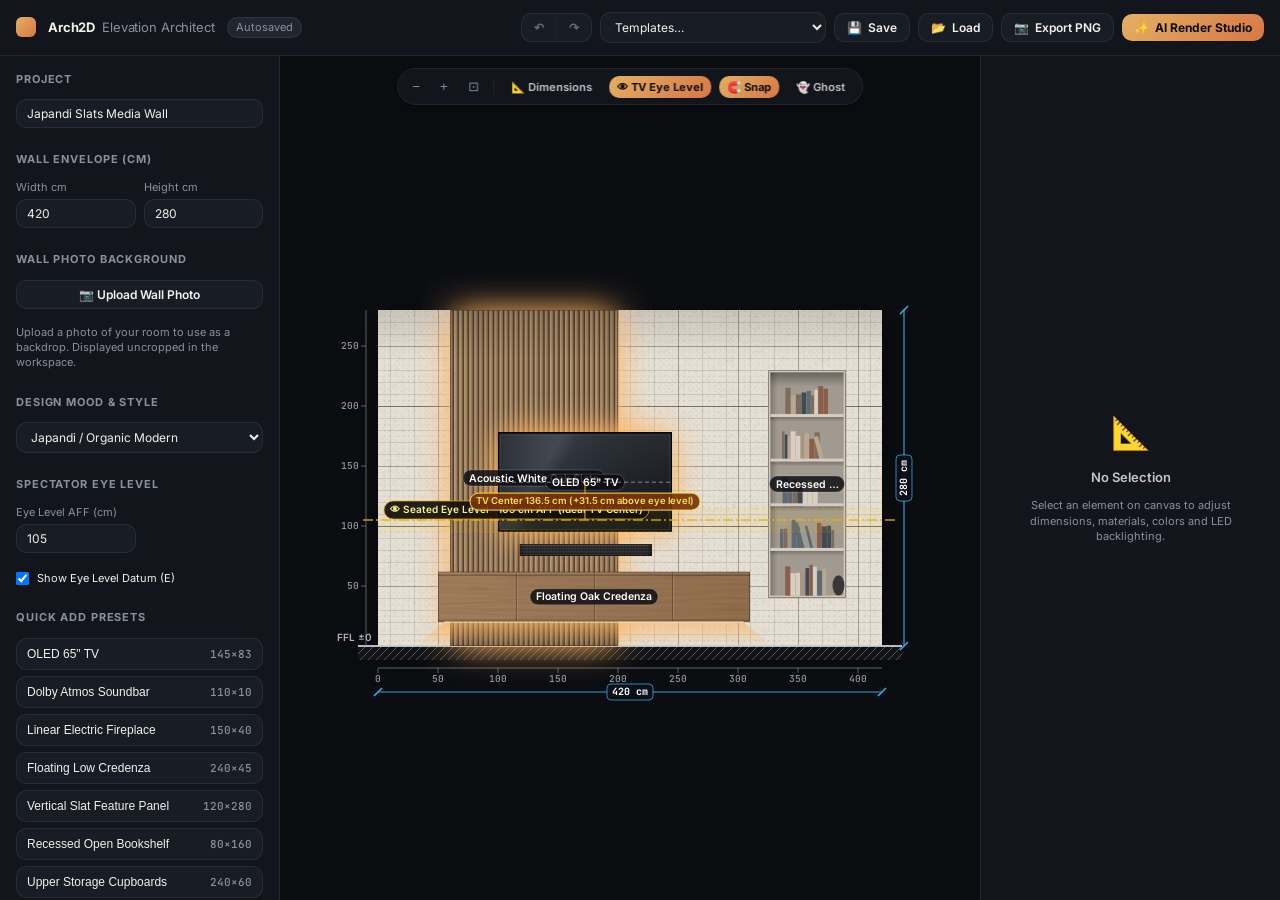
==== commit e6d1bb9d: "feat: perspective photo inner crop, rounded corners, export options & drag fixes - Implement exact h" ====
--- a/index.html
+++ b/index.html
@@ -263,6 +263,17 @@
   position: relative;
   display: inline-block;
 }
+.sr-only {
+  position: absolute;
+  width: 1px;
+  height: 1px;
+  padding: 0;
+  margin: -1px;
+  overflow: hidden;
+  clip: rect(0, 0, 0, 0);
+  white-space: nowrap;
+  border: 0;
+}
 
 /* Sidebars */
 .sidebar {
@@ -570,6 +581,122 @@
   object-fit: cover;
   display: block;
 }
+
+/* Export Dialog / Modal */
+.export-modal {
+  width: 95vw;
+  max-width: 1040px;
+  height: 86vh;
+  max-height: 760px;
+}
+.export-body {
+  flex: 1;
+  display: flex;
+  overflow: hidden;
+}
+.export-preview-pane {
+  flex: 1;
+  position: relative;
+  background: #07090c;
+  display: flex;
+  flex-direction: column;
+  align-items: center;
+  justify-content: center;
+  padding: var(--sp-4);
+  overflow: hidden;
+  gap: var(--sp-2);
+}
+.export-checkerboard {
+  position: relative;
+  max-width: 100%;
+  max-height: calc(100% - 32px);
+  box-shadow: 0 16px 40px rgba(0, 0, 0, 0.6);
+  border-radius: var(--r-sm);
+  overflow: hidden;
+  background-image: linear-gradient(45deg, #181c24 25%, transparent 25%),
+    linear-gradient(-45deg, #181c24 25%, transparent 25%),
+    linear-gradient(45deg, transparent 75%, #181c24 75%),
+    linear-gradient(-45deg, transparent 75%, #181c24 75%);
+  background-size: 16px 16px;
+  background-position: 0 0, 0 8px, 8px -8px, -8px 0px;
+  background-color: #0d1015;
+  display: flex;
+  align-items: center;
+  justify-content: center;
+}
+.export-preview-canvas {
+  display: block;
+  max-width: 100%;
+  max-height: 100%;
+  object-fit: contain;
+}
+.export-dim-pill {
+  font-size: var(--fs-xs);
+  color: var(--text-2);
+  background: rgba(255, 255, 255, 0.05);
+  padding: 3px 10px;
+  border-radius: 999px;
+  border: 1px solid var(--line);
+}
+.export-side {
+  width: 340px;
+  background: var(--bg-1);
+  border-left: 1px solid var(--line);
+  padding: var(--sp-4);
+  display: flex;
+  flex-direction: column;
+  gap: var(--sp-3);
+  overflow-y: auto;
+}
+.export-presets-grid {
+  display: grid;
+  grid-template-columns: 1fr 1fr;
+  gap: 6px;
+}
+.export-opt-group {
+  display: flex;
+  flex-direction: column;
+  gap: 6px;
+  background: var(--bg-2);
+  padding: 10px;
+  border: 1px solid var(--line);
+  border-radius: var(--r-md);
+}
+.export-opt-title {
+  font-size: var(--fs-xs);
+  font-weight: 600;
+  text-transform: uppercase;
+  letter-spacing: 0.05em;
+  color: var(--text-2);
+  margin-bottom: 2px;
+}
+.export-check-label {
+  display: flex;
+  align-items: center;
+  gap: 8px;
+  font-size: var(--fs-sm);
+  color: var(--text-0);
+  cursor: pointer;
+  user-select: none;
+}
+.export-check-label input[type="checkbox"],
+.export-check-label input[type="radio"] {
+  cursor: pointer;
+  accent-color: var(--brass-strong);
+}
+.export-btn-bar {
+  display: flex;
+  flex-direction: column;
+  gap: 8px;
+  margin-top: auto;
+  padding-top: var(--sp-3);
+  border-top: 1px solid var(--line);
+}
+
+#export-backdrop {
+  z-index: 1200;
+}
+
 
 </style>
 <style>
@@ -921,12 +1048,11 @@
           <button class="btn ghost" id="btn-undo" title="Undo (Ctrl/Cmd+Z)" aria-label="Undo">↶</button>
           <button class="btn ghost" id="btn-redo" title="Redo (Ctrl/Cmd+Shift+Z)" aria-label="Redo">↷</button>
         </div>
-        <label class="select-wrap" for="select-template">
-          <span class="sr-only">Templates</span>
-          <select id="select-template" class="select">
+        <div class="select-wrap">
+          <select id="select-template" class="select" aria-label="Template designs">
             <option value="">Templates…</option>
           </select>
-        </label>
+        </div>
         <button class="btn" id="btn-save" title="Save project (Ctrl/Cmd+S)">💾 <span class="hide-sm">Save</span></button>
         <button class="btn" id="btn-load" title="Load project">📂 <span class="hide-sm">Load</span></button>
         <input type="file" id="input-load" accept=".json,.arch2d.json,application/json" hidden />
@@ -1283,6 +1409,16 @@
       id: raw.id.slice(0, 64),
       visible: raw.visible !== false,
       showOnExport: raw.showOnExport !== false,
+      bounds: raw.bounds && typeof raw.bounds === 'object' ? {
+        uMin: Number(raw.bounds.uMin) || 0,
+        uMax: Number(raw.bounds.uMax) || 1,
+        vMin: Number(raw.bounds.vMin) || 0,
+        vMax: Number(raw.bounds.vMax) || 1,
+        xCm: Number(raw.bounds.xCm) || 0,
+        yCm: Number(raw.bounds.yCm) || 0,
+        wCm: Number(raw.bounds.wCm) || 400,
+        hCm: Number(raw.bounds.hCm) || 280,
+      } : null,
     };
   }
 
@@ -1753,7 +1889,19 @@
   // id -> { dataUrl, img, ready, luminance, source?: HTMLCanvasElement, corners?: [{x,y}×4] }
   const library = new Map();
 
-  /* ---------- decoding ---------- */
+  /* ---------- decoding & ingestion ---------- */
+  function pickFile() {
+    return new Promise((resolve) => {
+      const input = Object.assign(document.createElement('input'), {
+        type: 'file',
+        accept: 'image/jpeg,image/png,image/webp,image/heic,image/heif,image/*',
+      });
+      input.addEventListener('change', () => resolve((input.files && input.files[0]) || null));
+      input.addEventListener('cancel', () => resolve(null));
+      input.click();
+    });
+  }
+
   function loadImage(src) {
     return new Promise((resolve, reject) => {
       const img = new Image();
@@ -1763,7 +1911,7 @@
     });
   }
 
-  /** File → downscaled source canvas used by the calibration modal. Browsers apply EXIF orientation. */
+  /** File → downscaled source canvas. Browsers apply EXIF orientation. */
   async function ingest(file) {
     if (!file || !/^image\//.test(file.type || 'image/')) throw new Error('not-image');
     const url = URL.createObjectURL(file);
@@ -1780,6 +1928,30 @@
     }
   }
 
+  /** Direct upload flow: shows full uncropped photo in the black workspace immediately. */
+  async function upload() {
+    try {
+      const file = await pickFile();
+      if (!file) return null;
+      const source = await ingest(file);
+      const dataUrl = source.toDataURL('image/jpeg', JPEG_QUALITY);
+      const id = register(dataUrl, {
+        source,
+        aspect: source.width / source.height,
+        luminance: measureLuminanceCanvas(source),
+      });
+      if (!id) throw new Error('register-failed');
+      A.store.setWallPhoto({ id, visible: true, showOnExport: false });
+      if (A.ui) A.ui.toast('📷 Wall photo loaded as background', 'success');
+      if (A.canvas) A.canvas.fit();
+      return id;
+    } catch (err) {
+      console.error('[Arch2D] photo upload failed', err);
+      if (A.ui) A.ui.toast('Could not load photo. Please choose a JPEG or PNG.', 'error');
+      return null;
+    }
+  }
+
   /* ---------- perspective math ---------- */
   /** Homography mapping the unit square (u,v) → quad [TL, TR, BR, BL] (Heckbert's square-to-quad). */
   function squareToQuad(q) {
@@ -1815,14 +1987,99 @@
   }
 
   /**
-   * Warp the quad of `source` into a flat image with the wall's aspect ratio.
-   * Inverse mapping with bilinear sampling; runs once per calibration (~100–250 ms).
+   * Warps the entire source photo using the perspective homography defined by `corners` -> wall rectangle.
+   * Unlike a naive crop, the wall quad aligns to [0, 1]x[0, 1], while the ENTIRE rest of the room
+   * (ceiling, floor, adjacent walls) remains 100% visible around the wall!
    */
   function rectify(source, corners, wallW, wallH) {
-    const aspect = wallW / wallH;
-    const outW = aspect >= 1 ? OUTPUT_MAX : Math.round(OUTPUT_MAX * aspect);
-    const outH = aspect >= 1 ? Math.round(OUTPUT_MAX / aspect) : OUTPUT_MAX;
     const sw = source.width, sh = source.height;
+    const [p0, p1, p2, p3] = corners;
+
+    // 1. Forward homography H: (u, v) -> (x, y)
+    const dx1 = p1.x - p2.x, dx2 = p3.x - p2.x, dx3 = p0.x - p1.x + p2.x - p3.x;
+    const dy1 = p1.y - p2.y, dy2 = p3.y - p2.y, dy3 = p0.y - p1.y + p2.y - p3.y;
+    let g = 0, h = 0;
+    if (Math.abs(dx3) > 1e-9 || Math.abs(dy3) > 1e-9) {
+      const den = dx1 * dy2 - dx2 * dy1;
+      g = (dx3 * dy2 - dx2 * dy3) / den;
+      h = (dx1 * dy3 - dx3 * dy1) / den;
+    }
+    const a = p1.x - p0.x + g * p1.x, b = p3.x - p0.x + h * p3.x, c = p0.x;
+    const d = p1.y - p0.y + g * p1.y, e = p3.y - p0.y + h * p3.y, f = p0.y;
+
+    // 2. Inverse homography Hinv: (x, y) -> (u, v)
+    const m00 = e - f * h, m01 = c * h - b, m02 = b * f - c * e;
+    const m10 = f * g - d, m11 = a - c * g, m12 = c * d - a * f;
+    const m20 = d * h - e * g, m21 = b * g - a * h, m22 = a * e - b * d;
+    const det = a * m00 + b * m10 + c * m20;
+
+    function invertPoint(px, py) {
+      if (Math.abs(det) < 1e-12) return { u: px / sw, v: py / sh };
+      let w = m20 * px + m21 * py + m22;
+      let u = m00 * px + m01 * py + m02;
+      let v = m10 * px + m11 * py + m12;
+      if (det < 0) { w = -w; u = -u; v = -v; }
+      if (w <= 1e-6) w = 1e-6;
+      return { u: u / w, v: v / w };
+    }
+
+    // 3. Find the maximal inner crop containing the wall [0, 1] x [0, 1]
+    // that contains 100% valid photo pixels with ZERO empty / askewed areas.
+    const pad = 1.0;
+    const halfPlanes = [
+      { A: a - pad * g, B: b - pad * h, C: c - pad }, // x >= pad
+      { A: (sw - pad) * g - a, B: (sw - pad) * h - b, C: (sw - pad) - c }, // x <= sw - pad
+      { A: d - pad * g, B: e - pad * h, C: f - pad }, // y >= pad
+      { A: (sh - pad) * g - d, B: (sh - pad) * h - e, C: (sh - pad) - f }, // y <= sh - pad
+      { A: g, B: h, C: 1 - 0.05 } // w >= 0.05
+    ];
+
+    function getLimits(u0, u1, v0, v1) {
+      let uMinLim = -10, uMaxLim = 10, vMinLim = -10, vMaxLim = 10;
+      for (let k = 0; k < halfPlanes.length; k++) {
+        const hp = halfPlanes[k];
+        const vTerm = Math.min(hp.B * v0, hp.B * v1);
+        const uTerm = Math.min(hp.A * u0, hp.A * u1);
+        if (hp.A > 1e-7) {
+          const bound = -(vTerm + hp.C) / hp.A;
+          if (bound > uMinLim) uMinLim = bound;
+        } else if (hp.A < -1e-7) {
+          const bound = (vTerm + hp.C) / (-hp.A);
+          if (bound < uMaxLim) uMaxLim = bound;
+        }
+        if (hp.B > 1e-7) {
+          const bound = -(uTerm + hp.C) / hp.B;
+          if (bound > vMinLim) vMinLim = bound;
+        } else if (hp.B < -1e-7) {
+          const bound = (uTerm + hp.C) / (-hp.B);
+          if (bound < vMaxLim) vMaxLim = bound;
+        }
+      }
+      return { uMinLim, uMaxLim, vMinLim, vMaxLim };
+    }
+
+    let uMin = 0, uMax = 1, vMin = 0, vMax = 1;
+    for (let iter = 0; iter < 40; iter++) {
+      const lim = getLimits(uMin, uMax, vMin, vMax);
+      if (lim.uMinLim < uMin) uMin += (lim.uMinLim - uMin) * 0.25;
+      if (lim.uMaxLim > uMax) uMax += (lim.uMaxLim - uMax) * 0.25;
+      if (lim.vMinLim < vMin) vMin += (lim.vMinLim - vMin) * 0.25;
+      if (lim.vMaxLim > vMax) vMax += (lim.vMaxLim - vMax) * 0.25;
+    }
+
+    const finalLim = getLimits(uMin, uMax, vMin, vMax);
+    if (uMin < finalLim.uMinLim) uMin = finalLim.uMinLim;
+    if (uMax > finalLim.uMaxLim) uMax = finalLim.uMaxLim;
+    if (vMin < finalLim.vMinLim) vMin = finalLim.vMinLim;
+    if (vMax > finalLim.vMaxLim) vMax = finalLim.vMaxLim;
+
+    const spanU = uMax - uMin;
+    const spanV = vMax - vMin;
+
+    const aspect = (spanU * wallW) / (spanV * wallH);
+    const outW = aspect >= 1 ? OUTPUT_MAX : Math.max(300, Math.round(OUTPUT_MAX * aspect));
+    const outH = aspect >= 1 ? Math.max(300, Math.round(OUTPUT_MAX / aspect)) : OUTPUT_MAX;
+
     const src = source.getContext('2d').getImageData(0, 0, sw, sh).data;
     const out = document.createElement('canvas');
     out.width = outW;
@@ -1830,22 +2087,33 @@
     const octx = out.getContext('2d');
     const img = octx.createImageData(outW, outH);
     const dst = img.data;
-    const map = squareToQuad(corners);
+
     let lumSum = 0, lumN = 0;
 
     for (let j = 0; j < outH; j++) {
-      const v = (j + 0.5) / outH;
+      const v = vMin + ((j + 0.5) / outH) * spanV;
       for (let i = 0; i < outW; i++) {
-        const p = map((i + 0.5) / outW, v);
+        const u = uMin + ((i + 0.5) / outW) * spanU;
+        const w = g * u + h * v + 1;
         const o = (j * outW + i) * 4;
-        const x = p.x - 0.5, y = p.y - 0.5;
-        const x0 = Math.floor(x), y0 = Math.floor(y);
-        if (x0 < 0 || y0 < 0 || x0 + 1 >= sw || y0 + 1 >= sh) {
-          // Corner dragged past the photo edge: neutral grey fill.
-          dst[o] = dst[o + 1] = dst[o + 2] = 128;
-          dst[o + 3] = 255;
+
+        if (w <= 0.001) {
+          // Beyond horizon: seamless workspace background #0b0d11
+          dst[o] = 11; dst[o + 1] = 13; dst[o + 2] = 17; dst[o + 3] = 255;
           continue;
         }
+
+        const px = (a * u + b * v + c) / w;
+        const py = (d * u + e * v + f) / w;
+        const x = px - 0.5, y = py - 0.5;
+        const x0 = Math.floor(x), y0 = Math.floor(y);
+
+        if (x0 < 0 || y0 < 0 || x0 + 1 >= sw || y0 + 1 >= sh) {
+          // Outside source photo: seamless workspace background #0b0d11
+          dst[o] = 11; dst[o + 1] = 13; dst[o + 2] = 17; dst[o + 3] = 255;
+          continue;
+        }
+
         const fx = x - x0, fy = y - y0;
         const i00 = (y0 * sw + x0) * 4, i10 = i00 + 4, i01 = i00 + sw * 4, i11 = i01 + 4;
         for (let ch = 0; ch < 3; ch++) {
@@ -1854,14 +2122,33 @@
           dst[o + ch] = top + (bot - top) * fy;
         }
         dst[o + 3] = 255;
-        if ((i & 15) === 0 && (j & 15) === 0) {
+
+        // Luminance sampled within the wall envelope [0, 1]x[0, 1]
+        if (u >= 0 && u <= 1 && v >= 0 && v <= 1 && (i & 15) === 0 && (j & 15) === 0) {
           lumSum += (0.2126 * dst[o] + 0.7152 * dst[o + 1] + 0.0722 * dst[o + 2]) / 255;
           lumN++;
         }
       }
     }
+
     octx.putImageData(img, 0, 0);
-    return { dataUrl: out.toDataURL('image/jpeg', JPEG_QUALITY), luminance: lumN ? lumSum / lumN : 0.5 };
+
+    const bounds = {
+      uMin,
+      uMax,
+      vMin,
+      vMax,
+      xCm: uMin * wallW,
+      yCm: (1 - vMax) * wallH,
+      wCm: spanU * wallW,
+      hCm: spanV * wallH,
+    };
+
+    return {
+      dataUrl: out.toDataURL('image/jpeg', JPEG_QUALITY),
+      luminance: lumN ? lumSum / lumN : 0.5,
+      bounds,
+    };
   }
 
   /* ---------- library ---------- */
@@ -1869,24 +2156,38 @@
     return 'ph_' + U.hashString(dataUrl).toString(36) + dataUrl.length.toString(36);
   }
 
-  /** Adds a rectified data URL to the library and returns its id. Safe to call repeatedly. */
+  /** Adds a data URL to the library and returns its id. Safe to call repeatedly. */
   function register(dataUrl, extra = {}) {
     if (typeof dataUrl !== 'string' || !/^data:image\/(jpeg|png|webp);base64,/.test(dataUrl)) return null;
     const id = idFor(dataUrl);
     let entry = library.get(id);
     if (!entry) {
-      entry = { dataUrl, img: null, ready: false, luminance: extra.luminance == null ? 0.5 : extra.luminance };
+      entry = {
+        dataUrl,
+        img: null,
+        ready: false,
+        aspect: extra.aspect || 1,
+        luminance: extra.luminance == null ? 0.5 : extra.luminance,
+      };
       library.set(id, entry);
       loadImage(dataUrl)
         .then((img) => {
           entry.img = img;
           entry.ready = true;
+          entry.aspect = img.naturalWidth / img.naturalHeight;
           if (extra.luminance == null) entry.luminance = measureLuminance(img);
           A.bus.emit('photo:ready', { id });
         })
         .catch(() => library.delete(id));
     }
-    if (extra.source) entry.source = extra.source;
+    if (extra.source) {
+      entry.source = extra.source;
+      if (extra.source.width && extra.source.height) {
+        entry.aspect = extra.source.width / extra.source.height;
+      }
+    }
+    if (extra.aspect) entry.aspect = extra.aspect;
+    if (extra.bounds) entry.bounds = extra.bounds;
     if (extra.corners) entry.corners = extra.corners.map((c) => ({ x: c.x, y: c.y }));
     return id;
   }
@@ -1902,6 +2203,23 @@
     return s / 256;
   }
 
+  function measureLuminanceCanvas(canvas) {
+    try {
+      const sw = canvas.width, sh = canvas.height;
+      const ctx = canvas.getContext('2d');
+      const d = ctx.getImageData(0, 0, sw, sh).data;
+      let s = 0, n = 0;
+      const step = Math.max(1, Math.floor(d.length / 4 / 256));
+      for (let i = 0; i < d.length; i += step * 4) {
+        s += (0.2126 * d[i] + 0.7152 * d[i + 1] + 0.0722 * d[i + 2]) / 255;
+        n++;
+      }
+      return n ? s / n : 0.5;
+    } catch (e) {
+      return 0.5;
+    }
+  }
+
   /* ---------- storage (one localStorage slot for the current photo) ---------- */
   function readStored() {
     try {
@@ -1946,6 +2264,8 @@
   }
 
   A.photo = {
+    pickFile,
+    upload,
     ingest,
     rectify,
     isConvexQuad,
@@ -1959,6 +2279,13 @@
       const e = id && library.get(id);
       return e && e.ready ? e.img : null;
     },
+    aspect: (id) => {
+      const e = id && library.get(id);
+      if (!e) return 1;
+      if (e.img && e.img.naturalWidth && e.img.naturalHeight) return e.img.naturalWidth / e.img.naturalHeight;
+      if (e.source && e.source.width && e.source.height) return e.source.width / e.source.height;
+      return e.aspect || 1;
+    },
     dataUrl: (id) => {
       const e = id && library.get(id);
       return e ? e.dataUrl : null;
@@ -1966,6 +2293,10 @@
     luminance: (id) => {
       const e = id && library.get(id);
       return e ? e.luminance : 0.5;
+    },
+    bounds: (id) => {
+      const e = id && library.get(id);
+      return (e && e.bounds) || null;
     },
     /** Original photo + corners, available only in the session where it was uploaded. */
     calibration: (id) => {
@@ -2016,10 +2347,10 @@
       let pts = corners && corners.length === 4
         ? corners.map((c) => ({ x: c.x, y: c.y }))
         : [
-            { x: sw * 0.12, y: sh * 0.12 },
-            { x: sw * 0.88, y: sh * 0.12 },
-            { x: sw * 0.88, y: sh * 0.88 },
-            { x: sw * 0.12, y: sh * 0.88 },
+            { x: 0, y: 0 },
+            { x: sw, y: 0 },
+            { x: sw, y: sh },
+            { x: 0, y: sh },
           ];
       let active = -1; // handle being dragged
       let focusIdx = 0; // handle nudged by arrow keys
@@ -2297,10 +2628,10 @@
       }
       function resetCorners() {
         pts = [
-          { x: sw * 0.12, y: sh * 0.12 },
-          { x: sw * 0.88, y: sh * 0.12 },
-          { x: sw * 0.88, y: sh * 0.88 },
-          { x: sw * 0.12, y: sh * 0.88 },
+          { x: 0, y: 0 },
+          { x: sw, y: 0 },
+          { x: sw, y: sh },
+          { x: 0, y: sh },
         ];
         draw();
       }
@@ -2324,7 +2655,14 @@
         setTimeout(() => {
           try {
             const out = A.photo.rectify(source, pts, w, h);
-            close({ corners: pts.map((p) => ({ x: p.x, y: p.y })), wallWidth: w, wallHeight: h, dataUrl: out.dataUrl, luminance: out.luminance });
+            close({
+              corners: pts.map((p) => ({ x: p.x, y: p.y })),
+              wallWidth: w,
+              wallHeight: h,
+              dataUrl: out.dataUrl,
+              luminance: out.luminance,
+              bounds: out.bounds,
+            });
           } catch (err) {
             console.error('[Arch2D] rectify failed', err);
             busy = false;
@@ -2349,7 +2687,13 @@
     const st = A.store.getState();
     const res = await open({ source, corners, wallWidth: st.wallWidth, wallHeight: st.wallHeight });
     if (!res) return false;
-    const id = A.photo.register(res.dataUrl, { luminance: res.luminance, source, corners: res.corners });
+    const id = A.photo.register(res.dataUrl, {
+      luminance: res.luminance,
+      source,
+      corners: res.corners,
+      bounds: res.bounds,
+      aspect: res.bounds ? res.bounds.wCm / res.bounds.hCm : res.wallWidth / res.wallHeight,
+    });
     if (!id) {
       A.ui.toast('Could not store the processed photo.', 'error');
       return false;
@@ -2359,10 +2703,10 @@
     if (res.wallWidth !== st.wallWidth || res.wallHeight !== st.wallHeight) {
       A.store.setWall({ wallWidth: res.wallWidth, wallHeight: res.wallHeight });
     }
-    A.store.setWallPhoto({ id, visible: true, showOnExport: prev ? prev.showOnExport : true });
+    A.store.setWallPhoto({ id, visible: true, showOnExport: prev ? prev.showOnExport : false, bounds: res.bounds });
     A.store.commit();
     A.canvas.fit();
-    A.ui.toast('Wall photo applied. Press G to see through the furniture.', 'success');
+    A.ui.toast('Wall photo calibrated. Entire room photo is visible.', 'success');
     return true;
   }
 
@@ -2385,15 +2729,27 @@
     return calibrateAndApply(source, null);
   }
 
-  /** Re-open calibration for the current photo (only in the session it was uploaded). */
+  /** Re-open calibration for the current photo. */
   async function adjust() {
     const p = A.store.getState().wallPhoto;
-    const cal = p && A.photo.calibration(p.id);
-    if (!cal) return upload();
-    return calibrateAndApply(cal.source, cal.corners);
-  }
-
-  A.photoCalibrate = { open, upload, adjust };
+    if (!p) return upload();
+    const cal = A.photo.calibration(p.id);
+    let source = cal && cal.source;
+    if (!source) {
+      const img = A.photo.image(p.id);
+      if (!img) {
+        A.ui.toast('Photo is still loading…', 'info');
+        return false;
+      }
+      source = document.createElement('canvas');
+      source.width = img.naturalWidth || img.width;
+      source.height = img.naturalHeight || img.height;
+      source.getContext('2d').drawImage(img, 0, 0);
+    }
+    return calibrateAndApply(source, cal && cal.corners);
+  }
+
+  A.photoCalibrate = { open, upload, adjust, pickFile };
 })();
 </script>
 <script>
@@ -2897,15 +3253,81 @@
   /** Ready photo image for this render pass, or null (no photo, hidden, excluded, or decoding). */
   function photoFor(state, o) {
     const p = state.wallPhoto;
-    if (!o.photo || !p || !A.photo) return null;
+    if (o.photo === false || !p || !A.photo) return null;
+    if (o.photo === true) return A.photo.image(p.id);
     if (o.theme === 'export' ? !p.showOnExport : !p.visible) return null;
     return A.photo.image(p.id);
   }
 
   function drawWall(ctx, state, T, o) {
+    if (o.wall === false) return;
     const m = V.moods[state.mood] || V.moods.japandi;
     const x = T.x(0), y = T.y(state.wallHeight), w = state.wallWidth * T.s, h = state.wallHeight * T.s;
     const photo = photoFor(state, o);
+    if (photo) {
+      const b = (state.wallPhoto && state.wallPhoto.bounds) || (A.photo && A.photo.bounds(state.wallPhoto.id));
+      let px, py, dw, dh;
+
+      if (b && b.wCm && b.hCm) {
+        // Calibrated image with full room bounds: wall quad is aligned 1:1, surrounding room is visible!
+        px = T.x(b.xCm);
+        py = T.y(b.yCm + b.hCm); // screen Y of top edge
+        dw = b.wCm * T.s;
+        dh = b.hCm * T.s;
+      } else {
+        // Uncalibrated raw image: anchor to floor (Y=0), scale to wall height
+        const pw = photo.naturalWidth || photo.width || 1;
+        const ph = photo.naturalHeight || photo.height || 1;
+        const ar = pw / ph;
+        const cmH = state.wallHeight;
+        const cmW = cmH * ar;
+        const cmX = (state.wallWidth - cmW) / 2;
+        const cmY = 0;
+        px = T.x(cmX);
+        py = T.y(cmY + cmH);
+        dw = cmW * T.s;
+        dh = cmH * T.s;
+      }
+
+      // Draw room photo cropped with elegant rounded corners
+      const cornerR = Math.max(8, Math.min(28, Math.round(14 * (o.uiScale || 1))));
+
+      if (o.theme === 'screen') {
+        ctx.save();
+        ctx.shadowColor = 'rgba(0, 0, 0, 0.55)';
+        ctx.shadowBlur = 32 * o.dpr;
+        ctx.shadowOffsetY = 10 * o.dpr;
+        ctx.fillStyle = '#141820';
+        roundRect(ctx, px, py, dw, dh, cornerR);
+        ctx.fill();
+        ctx.restore();
+      }
+
+      ctx.save();
+      roundRect(ctx, px, py, dw, dh, cornerR);
+      ctx.clip();
+      ctx.imageSmoothingQuality = 'high';
+      ctx.drawImage(photo, px, py, dw, dh);
+      ctx.restore();
+
+      // Soft architectural border around the rounded photo frame
+      ctx.save();
+      roundRect(ctx, px, py, dw, dh, cornerR);
+      ctx.strokeStyle = o.theme === 'export' ? 'rgba(0, 0, 0, 0.16)' : 'rgba(255, 255, 255, 0.22)';
+      ctx.lineWidth = Math.max(1, 1.5 * (o.uiScale || 1));
+      ctx.stroke();
+      ctx.restore();
+
+      // Subtle dashed border for the media wall boundary over the room photo
+      ctx.save();
+      ctx.strokeStyle = 'rgba(255, 255, 255, 0.45)';
+      ctx.lineWidth = 1;
+      ctx.setLineDash([4, 4]);
+      ctx.strokeRect(x + 0.5, y + 0.5, w - 1, h - 1);
+      ctx.restore();
+      return; // real photo carries its own texture and lighting
+    }
+
     ctx.save();
     if (o.theme === 'screen') {
       ctx.shadowColor = 'rgba(0,0,0,0.45)';
@@ -2915,14 +3337,6 @@
     ctx.fillStyle = m.wall;
     ctx.fillRect(x, y, w, h);
     ctx.restore();
-    if (photo) {
-      // The photo was rectified to the wall's aspect ratio, so it maps 1:1 onto the wall rect.
-      ctx.save();
-      ctx.imageSmoothingQuality = 'high';
-      ctx.drawImage(photo, x, y, w, h);
-      ctx.restore();
-      return; // real photo carries its own texture and lighting
-    }
     ctx.save();
     ctx.translate(x, y);
     ctx.fillStyle = wallPattern(ctx, state.mood, T.s);
@@ -2975,6 +3389,7 @@
   }
 
   function drawFloor(ctx, state, T, o) {
+    if (o.floor === false) return;
     const k = o.uiScale;
     const y = T.y(0);
     const x0 = T.x(0) - 20 * k, x1 = T.x(state.wallWidth) + 20 * k;
@@ -3457,7 +3872,7 @@
       opts
     );
     const T = makeTransform(o.pxPerCm, o.originX, o.originY);
-    if (o.background) {
+    if (o.background && o.background !== 'transparent') {
       ctx.fillStyle = o.background;
       ctx.fillRect(0, 0, o.width, o.height);
     }
@@ -3524,19 +3939,54 @@
 
   function renderCanvas(opts = {}) {
     const state = A.store.getState();
-    const widthPx = Math.max(1200, opts.widthPx || 2400);
-    const aspect = state.wallWidth / state.wallHeight;
+    const widthPx = Math.max(600, opts.widthPx || 2400);
+
+    // Measurements master toggle & individual overrides
+    const hasMeasurements = opts.measurements !== undefined ? !!opts.measurements : (opts.annotations !== false);
+    const hasAnnotations = opts.annotations !== undefined ? !!opts.annotations : hasMeasurements;
+    const hasRulers = opts.rulers !== undefined ? !!opts.rulers : hasMeasurements;
+    const hasLabels = opts.labels !== undefined ? !!opts.labels : hasMeasurements;
+
+    // Background type: 'white' | 'transparent' | 'dark'
+    let bg = opts.background;
+    if (opts.bgType === 'transparent' || bg === 'transparent' || bg === null) {
+      bg = null;
+    } else if (opts.bgType === 'dark') {
+      bg = '#0b0d11';
+    } else if (opts.bgType === 'white') {
+      bg = '#ffffff';
+    } else if (bg === undefined) {
+      bg = '#ffffff';
+    }
+
+    // Photo toggle
+    const hasPhoto = opts.photo !== undefined ? !!opts.photo : (state.wallPhoto ? state.wallPhoto.showOnExport : false);
 
     // Allocate padding for rulers, annotations, and floor baseline
-    const hasRulers = opts.rulers !== false;
     const padTop = Math.round(widthPx * 0.05);
-    const padBottom = hasRulers ? Math.round(widthPx * 0.09) : Math.round(widthPx * 0.05);
+    const padBottom = (hasRulers || (opts.floor !== false)) ? Math.round(widthPx * 0.09) : Math.round(widthPx * 0.05);
     const padLeft = hasRulers ? Math.round(widthPx * 0.07) : Math.round(widthPx * 0.04);
     const padRight = hasRulers ? Math.round(widthPx * 0.07) : Math.round(widthPx * 0.04);
 
+    let minCmX = 0, maxCmX = state.wallWidth;
+    let minCmY = 0, maxCmY = state.wallHeight;
+
+    if (hasPhoto && state.wallPhoto && A.photo) {
+      const b = (state.wallPhoto && state.wallPhoto.bounds) || A.photo.bounds(state.wallPhoto.id);
+      if (b && b.wCm && b.hCm) {
+        minCmX = Math.min(0, b.xCm);
+        maxCmX = Math.max(state.wallWidth, b.xCm + b.wCm);
+        minCmY = Math.min(0, b.yCm);
+        maxCmY = Math.max(state.wallHeight, b.yCm + b.hCm);
+      }
+    }
+
+    const totalCmW = Math.max(10, maxCmX - minCmX);
+    const totalCmH = Math.max(10, maxCmY - minCmY);
+
     const wallDrawWidth = widthPx - padLeft - padRight;
-    const pxPerCm = wallDrawWidth / state.wallWidth;
-    const wallDrawHeight = state.wallHeight * pxPerCm;
+    const pxPerCm = wallDrawWidth / totalCmW;
+    const wallDrawHeight = totalCmH * pxPerCm;
     const heightPx = Math.round(padTop + wallDrawHeight + padBottom);
 
     const canvas = document.createElement('canvas');
@@ -3546,8 +3996,8 @@
 
     // UI scale relative to standard 800px viewport
     const uiScale = Math.max(1, widthPx / 1000);
-    const originX = padLeft;
-    const originY = padTop + wallDrawHeight;
+    const originX = padLeft - minCmX * pxPerCm;
+    const originY = padTop + maxCmY * pxPerCm;
 
     A.render.drawScene(ctx, state, {
       pxPerCm,
@@ -3556,10 +4006,10 @@
       width: widthPx,
       height: heightPx,
       grid: !!opts.grid,
-      annotations: opts.annotations !== undefined ? !!opts.annotations : true,
-      eyeLevel: opts.eyeLevel !== undefined ? !!opts.eyeLevel : (A.canvas ? A.canvas.isEyeLevel() : false),
+      annotations: hasAnnotations,
+      eyeLevel: opts.eyeLevel !== undefined ? !!opts.eyeLevel : false,
       eyeLevelCm: A.canvas ? A.canvas.getEyeLevelCm() : 105,
-      labels: opts.labels !== undefined ? !!opts.labels : true,
+      labels: hasLabels,
       rulers: hasRulers,
       selection: [],
       hud: false,
@@ -3568,8 +4018,10 @@
       theme: 'export',
       uiScale,
       dpr: 1,
-      background: opts.background || '#ffffff',
-      photo: opts.photo !== undefined ? !!opts.photo : true,
+      background: bg,
+      photo: hasPhoto,
+      wall: opts.wall !== undefined ? !!opts.wall : true,
+      floor: opts.floor !== undefined ? !!opts.floor : true,
     });
 
     return canvas;
@@ -3582,39 +4034,36 @@
       .toLowerCase()
       .replace(/[^a-z0-9]+/g, '-')
       .replace(/^-|-$/g, '') || 'elevation';
-    const filename = `${name}-cad-${canvas.width}x${canvas.height}.png`;
+    const tag = (opts.measurements === false || opts.annotations === false) ? 'clean' : 'cad';
+    const bgTag = (opts.bgType === 'transparent' || opts.background === null) ? '-transparent' : '';
+    const filename = `${name}-${tag}${bgTag}-${canvas.width}x${canvas.height}.png`;
 
     canvas.toBlob((blob) => {
-      if (blob) U.downloadBlob(blob, filename);
+      if (blob) {
+        U.downloadBlob(blob, filename);
+        if (A.ui) A.ui.toast(`Downloaded ${filename}`, 'success');
+      }
     }, 'image/png');
   }
 
   function downloadReferencePNG(opts = {}) {
     // Clean elevation export for AI image-to-image / Gemini / ControlNet: no CAD lines, no rulers
-    const canvas = renderCanvas({
+    downloadPNG({
       widthPx: opts.widthPx || 2400,
+      measurements: false,
       annotations: false,
       labels: false,
       rulers: false,
       grid: false,
       background: opts.background || '#ffffff',
     });
-    const state = A.store.getState();
-    const name = (state.name || 'elevation')
-      .toLowerCase()
-      .replace(/[^a-z0-9]+/g, '-')
-      .replace(/^-|-$/g, '') || 'elevation';
-    const filename = `${name}-clean-reference-${canvas.width}x${canvas.height}.png`;
-
-    canvas.toBlob((blob) => {
-      if (blob) U.downloadBlob(blob, filename);
-    }, 'image/png');
   }
 
   function referenceDataUrl(opts = {}) {
     // Generate clean reference image for AI image-to-image / ControlNet: no annotations, no rulers
     const canvas = renderCanvas({
       widthPx: opts.widthPx || 1536,
+      measurements: false,
       annotations: false,
       labels: false,
       rulers: false,
@@ -3622,6 +4071,303 @@
       background: opts.background || '#ffffff',
     });
     return canvas.toDataURL('image/png');
+  }
+
+  async function copyToClipboard(opts = {}) {
+    try {
+      const canvas = renderCanvas(opts);
+      canvas.toBlob(async (blob) => {
+        if (!blob) throw new Error('Blob creation failed');
+        if (navigator.clipboard && navigator.clipboard.write) {
+          await navigator.clipboard.write([new ClipboardItem({ 'image/png': blob })]);
+          if (A.ui) A.ui.toast('📋 Elevation copied to clipboard!', 'success');
+        } else {
+          if (A.ui) A.ui.toast('Clipboard API not supported in this browser.', 'error');
+        }
+      }, 'image/png');
+    } catch (err) {
+      console.error('[Arch2D] copy failed', err);
+      if (A.ui) A.ui.toast('Could not copy image to clipboard.', 'error');
+    }
+  }
+
+  /** Interactive Export Dialog with live preview, background choices, and measurement toggles. */
+  function openModal() {
+    const state = A.store.getState();
+    const hasPhoto = !!(state.wallPhoto && A.photo && A.photo.has(state.wallPhoto.id));
+
+    let opts = {
+      measurements: true,
+      annotations: true,
+      rulers: true,
+      labels: true,
+      bgType: 'white',
+      wall: true,
+      photo: hasPhoto,
+      floor: true,
+      grid: false,
+      eyeLevel: false,
+      widthPx: 2400,
+    };
+
+    // Live preview elements
+    const prevCanvas = U.h('canvas', { class: 'export-preview-canvas' });
+    const checker = U.h('div', { class: 'export-checkerboard' }, prevCanvas);
+    const dimPill = U.h('div', { class: 'export-dim-pill' }, 'Loading preview…');
+    const previewPane = U.h('div', { class: 'export-preview-pane' }, checker, dimPill);
+
+    // Form inputs
+    const chkMeas = U.h('input', { type: 'checkbox', checked: opts.measurements });
+    const chkAnnot = U.h('input', { type: 'checkbox', checked: opts.annotations });
+    const chkRulers = U.h('input', { type: 'checkbox', checked: opts.rulers });
+    const chkLabels = U.h('input', { type: 'checkbox', checked: opts.labels });
+
+    const radWhite = U.h('input', { type: 'radio', name: 'export-bg', value: 'white', checked: true });
+    const radTrans = U.h('input', { type: 'radio', name: 'export-bg', value: 'transparent' });
+    const radDark = U.h('input', { type: 'radio', name: 'export-bg', value: 'dark' });
+
+    const chkWall = U.h('input', { type: 'checkbox', checked: opts.wall });
+    const chkPhoto = hasPhoto ? U.h('input', { type: 'checkbox', checked: opts.photo }) : null;
+    const chkFloor = U.h('input', { type: 'checkbox', checked: opts.floor });
+    const chkGrid = U.h('input', { type: 'checkbox', checked: opts.grid });
+    const chkEye = U.h('input', { type: 'checkbox', checked: opts.eyeLevel });
+
+    const selRes = U.h(
+      'select',
+      { class: 'select', style: { width: '100%' } },
+      U.h('option', { value: '1600' }, '1600 px (Fast / Web)'),
+      U.h('option', { value: '2400', selected: true }, '2400 px (Standard Print / Recommended)'),
+      U.h('option', { value: '3840' }, '3840 px (4K Ultra-Res)')
+    );
+
+    function syncInputs() {
+      chkMeas.checked = opts.measurements;
+      chkAnnot.checked = opts.annotations;
+      chkRulers.checked = opts.rulers;
+      chkLabels.checked = opts.labels;
+
+      radWhite.checked = opts.bgType === 'white';
+      radTrans.checked = opts.bgType === 'transparent';
+      radDark.checked = opts.bgType === 'dark';
+
+      chkWall.checked = opts.wall;
+      if (chkPhoto) chkPhoto.checked = opts.photo;
+      chkFloor.checked = opts.floor;
+      chkGrid.checked = opts.grid;
+      chkEye.checked = opts.eyeLevel;
+
+      selRes.value = String(opts.widthPx);
+      renderPreview();
+    }
+
+    function renderPreview() {
+      const previewOptions = Object.assign({}, opts, { widthPx: 800 });
+      const c = renderCanvas(previewOptions);
+      prevCanvas.width = c.width;
+      prevCanvas.height = c.height;
+      const ctx = prevCanvas.getContext('2d');
+      ctx.drawImage(c, 0, 0);
+
+      const fullW = opts.widthPx;
+      const aspect = c.width / c.height;
+      const fullH = Math.round(fullW / aspect);
+      const photoLabel = (opts.photo && hasPhoto) ? 'w/ Background Photo' : 'w/o Background Photo';
+      const measLabel = opts.measurements ? 'w/ Measurements' : 'w/o Measurements';
+      const bgLabel = opts.bgType === 'transparent' ? 'Transparent' : (opts.bgType === 'white' ? 'White' : 'Dark');
+      dimPill.textContent = `${fullW} × ${fullH} px • ${photoLabel} • ${measLabel} • ${bgLabel}`;
+    }
+
+    function applyPreset(name) {
+      if (name === 'blueprint') {
+        opts.measurements = true;
+        opts.annotations = true;
+        opts.rulers = true;
+        opts.labels = true;
+        opts.bgType = 'white';
+        opts.wall = true;
+        opts.photo = false;
+        opts.floor = true;
+        opts.grid = false;
+      } else if (name === 'clean') {
+        opts.measurements = false;
+        opts.annotations = false;
+        opts.rulers = false;
+        opts.labels = false;
+        opts.bgType = 'white';
+        opts.wall = true;
+        opts.photo = false;
+        opts.floor = true;
+        opts.grid = false;
+      } else if (name === 'room') {
+        opts.measurements = false;
+        opts.annotations = false;
+        opts.rulers = false;
+        opts.labels = false;
+        opts.bgType = 'white';
+        opts.wall = true;
+        opts.photo = true;
+        opts.floor = true;
+        opts.grid = false;
+      } else if (name === 'cutout') {
+        opts.measurements = false;
+        opts.annotations = false;
+        opts.rulers = false;
+        opts.labels = false;
+        opts.bgType = 'transparent';
+        opts.wall = false;
+        opts.photo = false;
+        opts.floor = false;
+        opts.grid = false;
+      }
+      syncInputs();
+    }
+
+    // Input event listeners
+    chkMeas.onchange = () => {
+      opts.measurements = chkMeas.checked;
+      opts.annotations = opts.measurements;
+      opts.rulers = opts.measurements;
+      opts.labels = opts.measurements;
+      syncInputs();
+    };
+    chkAnnot.onchange = () => { opts.annotations = chkAnnot.checked; renderPreview(); };
+    chkRulers.onchange = () => { opts.rulers = chkRulers.checked; renderPreview(); };
+    chkLabels.onchange = () => { opts.labels = chkLabels.checked; renderPreview(); };
+
+    radWhite.onchange = () => { if (radWhite.checked) { opts.bgType = 'white'; renderPreview(); } };
+    radTrans.onchange = () => { if (radTrans.checked) { opts.bgType = 'transparent'; renderPreview(); } };
+    radDark.onchange = () => { if (radDark.checked) { opts.bgType = 'dark'; renderPreview(); } };
+
+    chkWall.onchange = () => { opts.wall = chkWall.checked; renderPreview(); };
+    if (chkPhoto) chkPhoto.onchange = () => { opts.photo = chkPhoto.checked; renderPreview(); };
+    chkFloor.onchange = () => { opts.floor = chkFloor.checked; renderPreview(); };
+    chkGrid.onchange = () => { opts.grid = chkGrid.checked; renderPreview(); };
+    chkEye.onchange = () => { opts.eyeLevel = chkEye.checked; renderPreview(); };
+    selRes.onchange = () => { opts.widthPx = parseInt(selRes.value) || 2400; renderPreview(); };
+
+    // Preset buttons
+    const btnPreClean = U.h('button', { class: 'btn sm ghost', onclick: () => applyPreset('clean') }, '🖼️ Clean (No Dims)');
+    const btnPreCad = U.h('button', { class: 'btn sm ghost', onclick: () => applyPreset('blueprint') }, '📐 CAD (With Dims)');
+    const presetsGrid = U.h('div', { class: 'export-presets-grid' }, btnPreClean, btnPreCad);
+    if (hasPhoto) {
+      const btnPreRoom = U.h('button', { class: 'btn sm ghost', onclick: () => applyPreset('room') }, '📸 Room Photo');
+      presetsGrid.appendChild(btnPreRoom);
+    }
+    const btnPreCutout = U.h('button', { class: 'btn sm ghost', onclick: () => applyPreset('cutout') }, '✨ Transparent');
+    presetsGrid.appendChild(btnPreCutout);
+
+    // Option groups
+    const grpMeas = U.h(
+      'div',
+      { class: 'export-opt-group' },
+      U.h('div', { class: 'export-opt-title' }, 'Measurements'),
+      U.h('label', { class: 'export-check-label', style: { fontWeight: '600' } }, chkMeas, 'Include Measurements'),
+      U.h('div', { style: { display: 'flex', flexDirection: 'column', gap: '4px', paddingLeft: '22px' } },
+        U.h('label', { class: 'export-check-label' }, chkAnnot, 'Dimension Callouts'),
+        U.h('label', { class: 'export-check-label' }, chkRulers, 'Axis Rulers (Top & Left)'),
+        U.h('label', { class: 'export-check-label' }, chkLabels, 'Element Labels')
+      )
+    );
+
+    const bgOptions = [
+      U.h('label', { class: 'export-check-label' }, radWhite, '⚪ White'),
+      U.h('label', { class: 'export-check-label' }, radTrans, '🏁 Transparent'),
+      U.h('label', { class: 'export-check-label' }, radDark, '⬛ Dark'),
+    ];
+    const grpBg = U.h(
+      'div',
+      { class: 'export-opt-group' },
+      U.h('div', { class: 'export-opt-title' }, 'Background Photo & Layers'),
+      chkPhoto
+        ? U.h('label', { class: 'export-check-label', style: { fontWeight: '600' } }, chkPhoto, '📷 Include Background Photo')
+        : U.h('div', { style: { fontSize: 'var(--fs-xs)', color: 'var(--text-2)' } }, 'No background photo loaded'),
+      U.h('div', { style: { display: 'flex', gap: '12px', flexWrap: 'wrap', marginTop: '4px' } }, ...bgOptions),
+      U.h('label', { class: 'export-check-label' }, chkWall, 'Include Wall Surface Texture'),
+      U.h('label', { class: 'export-check-label' }, chkFloor, 'Include Floor Baseline (FFL ±0)')
+    );
+
+    const grpGuides = U.h(
+      'div',
+      { class: 'export-opt-group' },
+      U.h('div', { class: 'export-opt-title' }, 'Guides & Resolution'),
+      U.h('div', { style: { display: 'flex', gap: '12px', flexWrap: 'wrap' } },
+        U.h('label', { class: 'export-check-label' }, chkGrid, 'Grid Lines'),
+        U.h('label', { class: 'export-check-label' }, chkEye, 'TV Eye Level Datum')
+      ),
+      U.h('div', { style: { marginTop: '4px' } }, selRes)
+    );
+
+    const btnDownload = U.h(
+      'button',
+      {
+        class: 'btn primary',
+        style: { width: '100%', justifyContent: 'center' },
+        onclick: () => {
+          downloadPNG(opts);
+          close();
+        },
+      },
+      '⬇️ Download PNG'
+    );
+
+    const btnCopy = U.h(
+      'button',
+      {
+        class: 'btn secondary',
+        style: { width: '100%', justifyContent: 'center' },
+        onclick: () => copyToClipboard(opts),
+      },
+      '📋 Copy to Clipboard'
+    );
+
+    const btnCancel = U.h(
+      'button',
+      { class: 'btn ghost sm', style: { width: '100%', justifyContent: 'center' }, onclick: () => close() },
+      'Close'
+    );
+
+    const btnBar = U.h('div', { class: 'export-btn-bar' }, btnDownload, btnCopy, btnCancel);
+
+    const side = U.h(
+      'div',
+      { class: 'export-side' },
+      U.h('div', { class: 'section-heading' }, 'Export Presets'),
+      presetsGrid,
+      grpMeas,
+      grpBg,
+      grpGuides,
+      btnBar
+    );
+
+    const modal = U.h(
+      'div',
+      { class: 'studio-modal export-modal', role: 'dialog', 'aria-modal': 'true', 'aria-label': 'Export Elevation Drawing' },
+      U.h(
+        'div',
+        { class: 'studio-header' },
+        U.h('div', { class: 'studio-title' }, U.h('span', null, '📐'), U.h('span', null, 'Export Elevation Drawing')),
+        U.h('button', { class: 'icon-btn', title: 'Close (Esc)', onclick: () => close() }, '✕')
+      ),
+      U.h('div', { class: 'export-body' }, previewPane, side)
+    );
+
+    const backdrop = U.h('div', { class: 'modal-backdrop open', id: 'export-backdrop' }, modal);
+    document.body.appendChild(backdrop);
+
+    function onKey(e) {
+      if (e.key === 'Escape') {
+        e.preventDefault();
+        close();
+      }
+    }
+    document.addEventListener('keydown', onKey);
+
+    function close() {
+      document.removeEventListener('keydown', onKey);
+      backdrop.remove();
+    }
+
+    renderPreview();
   }
 
   /** Generates side-by-side comparison sheet of CAD elevation vs AI render. */
@@ -3703,6 +4449,8 @@
     downloadPNG,
     downloadReferencePNG,
     referenceDataUrl,
+    copyToClipboard,
+    openModal,
     comparisonSheet,
   };
 })();
@@ -3751,12 +4499,21 @@
   function getTransform() {
     const s = getPxPerCm();
     const state = A.store.getState();
-    const wallW = state.wallWidth * s;
-    const wallH = state.wallHeight * s;
-
-    // Centered with margins
-    const ox = Math.round((width - wallW) / 2 + panX);
-    const oy = Math.round((height + wallH) / 2 + panY);
+    let minCmX = 0, maxCmX = state.wallWidth;
+    let minCmY = 0, maxCmY = state.wallHeight;
+
+    if (state.wallPhoto && state.wallPhoto.visible && A.photo) {
+      const b = (state.wallPhoto && state.wallPhoto.bounds) || A.photo.bounds(state.wallPhoto.id);
+      if (b && b.wCm && b.hCm) {
+        minCmX = Math.min(0, b.xCm);
+        maxCmX = Math.max(state.wallWidth, b.xCm + b.wCm);
+        minCmY = Math.min(0, b.yCm);
+        maxCmY = Math.max(state.wallHeight, b.yCm + b.hCm);
+      }
+    }
+
+    const ox = Math.round(width / 2 - ((minCmX + maxCmX) * s) / 2 + panX);
+    const oy = Math.round(height / 2 + ((minCmY + maxCmY) * s) / 2 + panY);
     return A.render.makeTransform(s, ox, oy);
   }
 
@@ -3784,7 +4541,28 @@
     const availW = Math.max(100, width - padX * 2);
     const availH = Math.max(100, height - padY * 2);
 
-    baseScale = Math.min(availW / state.wallWidth, availH / state.wallHeight);
+    let contentW = state.wallWidth;
+    let contentH = state.wallHeight;
+
+    if (state.wallPhoto && state.wallPhoto.visible && A.photo) {
+      const b = (state.wallPhoto && state.wallPhoto.bounds) || A.photo.bounds(state.wallPhoto.id);
+      if (b && b.wCm && b.hCm) {
+        const minCmX = Math.min(0, b.xCm);
+        const maxCmX = Math.max(state.wallWidth, b.xCm + b.wCm);
+        const minCmY = Math.min(0, b.yCm);
+        const maxCmY = Math.max(state.wallHeight, b.yCm + b.hCm);
+        contentW = maxCmX - minCmX;
+        contentH = maxCmY - minCmY;
+      } else {
+        const ar = A.photo.aspect(state.wallPhoto.id);
+        if (ar > 0) {
+          const photoW = state.wallHeight * ar;
+          contentW = Math.max(contentW, photoW);
+        }
+      }
+    }
+
+    baseScale = Math.min(availW / contentW, availH / contentH);
   }
 
   function fit() {
@@ -3969,24 +4747,34 @@
   /* ---------- Pointer Event Handlers ---------- */
   function onPointerDown(e) {
     if (U.isTypingTarget(document.activeElement)) document.activeElement.blur();
-    canvas.setPointerCapture(e.pointerId);
-    activePointers.set(e.pointerId, { x: e.clientX, y: e.clientY });
-
-    // Multi-touch pinch-zoom setup
-    if (activePointers.size === 2) {
-      const pts = Array.from(activePointers.values());
-      initialPinchDist = Math.hypot(pts[0].x - pts[1].x, pts[0].y - pts[1].y);
-      initialPinchZoom = zoom;
-      dragMode = 'pinch';
-      return;
+
+    // Only respond to left button (0) or middle button (1)
+    if (e.button !== 0 && e.button !== 1) return;
+
+    try {
+      if (canvas.setPointerCapture) canvas.setPointerCapture(e.pointerId);
+    } catch (_) {}
+
+    // Multi-touch pinch-zoom setup (touch only, never mouse)
+    if (e.pointerType === 'touch') {
+      activePointers.set(e.pointerId, { x: e.clientX, y: e.clientY });
+      if (activePointers.size === 2) {
+        const pts = Array.from(activePointers.values());
+        initialPinchDist = Math.hypot(pts[0].x - pts[1].x, pts[0].y - pts[1].y);
+        initialPinchZoom = zoom;
+        dragMode = 'pinch';
+        return;
+      }
+    } else {
+      activePointers.clear();
     }
 
     const pt = getCanvasPoint(e);
     const hit = hitTest(pt.x, pt.y);
     const sel = A.store.getSelection();
 
-    // Spacebar or middle click => pan
-    if (e.button === 1 || e.spaceKey || (e.altKey && e.button === 0)) {
+    // Middle click or Alt+click => pan
+    if (e.button === 1 || (e.altKey && e.button === 0)) {
       dragMode = 'pan';
       dragStart = { x: pt.x, y: pt.y, panX, panY };
       canvas.style.cursor = 'grabbing';
@@ -4016,9 +4804,15 @@
         A.store.select(hit.element.id);
       }
 
+      const currentSelected = A.store.getSelectedElements();
+      if (!currentSelected.length) {
+        dragMode = null;
+        dragStart = null;
+        return;
+      }
+
       dragMode = 'move';
       A.store.begin();
-      const currentSelected = A.store.getSelectedElements();
       dragStart = {
         startX: pt.cmX,
         startY: pt.cmY,
@@ -4074,18 +4868,27 @@
     }
 
     if (dragMode === 'pan') {
+      if (!dragStart) return;
       panX = dragStart.panX + (pt.x - dragStart.x);
       panY = dragStart.panY + (pt.y - dragStart.y);
       requestRedraw();
       emitView();
     } else if (dragMode === 'move') {
+      if (!dragStart || !dragStart.elements || !dragStart.elements.length) {
+        dragMode = null;
+        return;
+      }
+      const primary = dragStart.elements[0];
+      if (!primary) {
+        dragMode = null;
+        return;
+      }
+
       const rawDeltaX = pt.cmX - dragStart.startX;
       const rawDeltaY = pt.cmY - dragStart.startY;
       const state = A.store.getState();
       const excludeIds = new Set(dragStart.elements.map((e) => e.id));
 
-      // Calculate snap based on primary element (first selected)
-      const primary = dragStart.elements[0];
       const proposedX = primary.x + rawDeltaX;
       const proposedY = primary.y + rawDeltaY;
       const snapResult = calculateSnaps(primary, proposedX, proposedY, state, excludeIds);
@@ -4108,6 +4911,10 @@
       );
       requestRedraw();
     } else if (dragMode === 'resize') {
+      if (!dragStart || !dragStart.element) {
+        dragMode = null;
+        return;
+      }
       const hnd = dragStart.handle;
       const el = dragStart.element;
       const rawDx = pt.cmX - dragStart.startX;
@@ -4156,6 +4963,7 @@
       );
       requestRedraw();
     } else if (dragMode === 'marquee') {
+      if (!dragStart) return;
       const x1 = Math.min(dragStart.startX, pt.x);
       const y1 = Math.min(dragStart.startY, pt.y);
       const x2 = Math.max(dragStart.startX, pt.x);
@@ -4178,11 +4986,17 @@
   }
 
   function onPointerUp(e) {
-    if (activePointers.has(e.pointerId)) {
-      activePointers.delete(e.pointerId);
-    }
-    if (canvas.hasPointerCapture(e.pointerId)) {
-      canvas.releasePointerCapture(e.pointerId);
+    if (e && e.pointerId !== undefined) {
+      if (activePointers.has(e.pointerId)) {
+        activePointers.delete(e.pointerId);
+      }
+      try {
+        if (canvas && canvas.hasPointerCapture && canvas.hasPointerCapture(e.pointerId)) {
+          canvas.releasePointerCapture(e.pointerId);
+        }
+      } catch (_) {}
+    } else {
+      activePointers.clear();
     }
 
     if (dragMode === 'move' || dragMode === 'resize') {
@@ -4194,7 +5008,7 @@
     activeGuides = [];
     currentMarquee = null;
     initialPinchDist = null;
-    canvas.style.cursor = 'default';
+    if (canvas) canvas.style.cursor = 'default';
     requestRedraw();
   }
 
@@ -4299,10 +5113,30 @@
     canvas.addEventListener('pointercancel', onPointerUp);
     canvas.addEventListener('wheel', onWheel, { passive: false });
 
+    // Safety: global pointerup & blur to prevent stuck drags when pointer leaves canvas or window
+    window.addEventListener('pointerup', (e) => {
+      if (dragMode) onPointerUp(e);
+    });
+    window.addEventListener('pointercancel', (e) => {
+      if (dragMode) onPointerUp(e);
+    });
+    window.addEventListener('blur', () => {
+      activePointers.clear();
+      if (dragMode) onPointerUp();
+    });
+
     // Double click to reset / fit zoom
     canvas.addEventListener('dblclick', () => fit());
 
     window.addEventListener('resize', U.debounce(resize, 80));
+
+    // ResizeObserver on canvas host container so layout changes (sidebars open/close) resize immediately
+    if (window.ResizeObserver) {
+      const ro = new ResizeObserver(() => {
+        resize();
+      });
+      ro.observe(hostEl);
+    }
 
     // Listen to store updates
     A.bus.on('state:changed', () => requestRedraw());
@@ -4977,7 +5811,7 @@
 
     const extraMods = modifiers.length ? `\n• Stylistic Enhancements: ${modifiers.join(', ')}.` : '';
 
-    const hasPhoto = !!(state.wallPhoto && state.wallPhoto.visible);
+    const hasPhoto = opts.photo !== undefined ? !!opts.photo : !!(state.wallPhoto && state.wallPhoto.visible);
     const settingPara = hasPhoto
       ? `2. Real Room Architectural Setting: The design in the attached reference image is mapped directly onto an actual photograph of the client's living room. Preserve the real architectural room context, surrounding walls, existing floor finish, ambient room lighting, ceiling geometry, and environment visible in the reference photo, seamlessly installing the bespoke media wall cabinetry onto this physical wall.`
       : `2. Architectural Setting & Atmosphere: Set inside a luxury contemporary residence (${m.phrase} aesthetic). The main wall is finished in ${m.wallMaterial}. In the foreground, the floor is ${m.flooring || 'wide-plank European white oak hardwood with a subtle matte satin finish'}. The ceiling features a flush architectural shadowline reveal. ${m.atmosphere || 'Soft, diffused natural daylight enters through off-camera floor-to-ceiling sheer linen curtains, casting gentle directional window shadows across the wall.'}`;
@@ -5606,14 +6440,29 @@
     const promptData = A.prompt.build(A.store.getState(), { format: selectedFormat, modifiers: Array.from(activeModifiers) });
     const textarea = U.h('textarea', { class: 'prompt-textarea', id: 'studio-prompt-input' }, promptData.prompt);
 
+    // Reference Image Export State for AI
+    const st = A.store.getState();
+    const hasPhotoLoaded = !!(st.wallPhoto && A.photo && A.photo.has(st.wallPhoto.id));
+    let studioIncludePhoto = hasPhotoLoaded && st.wallPhoto.visible;
+    let studioIncludeMeas = false; // clean reference by default for AI
+
+    function updateStudioPrompt() {
+      const pData = A.prompt.build(A.store.getState(), {
+        format: selectedFormat,
+        modifiers: Array.from(activeModifiers),
+        photo: studioIncludePhoto,
+      });
+      textarea.value = pData.prompt;
+    }
+
     // Quick Action Bar
     const promptActions = U.h(
       'div',
-      { style: { display: 'flex', justifyContent: 'space-between', alignItems: 'center', flexWrap: 'wrap', gap: '8px' } },
-      U.h('span', { style: { fontSize: 'var(--fs-xs)', color: 'var(--text-2)' } }, `Aspect: ${promptData.aspectRatio} · Wall: ${A.store.getState().wallWidth}×${A.store.getState().wallHeight}cm`),
+      { style: { display: 'flex', flexDirection: 'column', gap: '8px' } },
       U.h(
         'div',
-        { class: 'studio-action-row' },
+        { style: { display: 'flex', justifyContent: 'space-between', alignItems: 'center', flexWrap: 'wrap', gap: '8px' } },
+        U.h('span', { style: { fontSize: 'var(--fs-xs)', color: 'var(--text-2)' } }, `Aspect: ${promptData.aspectRatio} · Wall: ${st.wallWidth}×${st.wallHeight}cm`),
         U.h(
           'button',
           {
@@ -5625,32 +6474,131 @@
             },
           },
           selectedFormat === 'vision' ? '📋 Copy Vision Prompt' : '📋 Copy Prompt'
+        )
+      ),
+      U.h(
+        'div',
+        {
+          style: {
+            display: 'flex',
+            justifyContent: 'space-between',
+            alignItems: 'center',
+            flexWrap: 'wrap',
+            gap: '8px',
+            background: 'var(--bg-2)',
+            padding: '8px 12px',
+            borderRadius: 'var(--r-md)',
+            border: '1px solid var(--line)',
+          },
+        },
+        U.h(
+          'div',
+          { style: { display: 'flex', alignItems: 'center', gap: '14px', flexWrap: 'wrap' } },
+          U.h('span', { style: { fontSize: 'var(--fs-xs)', fontWeight: '600', color: 'var(--text-1)' } }, 'Reference Image:'),
+          hasPhotoLoaded
+            ? U.h(
+                'label',
+                { class: 'export-check-label', style: { fontSize: 'var(--fs-xs)', color: 'var(--text-0)', cursor: 'pointer' } },
+                U.h('input', {
+                  type: 'checkbox',
+                  checked: studioIncludePhoto,
+                  id: 'chk-studio-photo',
+                  onchange: (e) => {
+                    studioIncludePhoto = e.target.checked;
+                    updateStudioPrompt();
+                    A.ui.toast(studioIncludePhoto ? '📷 Background photo included in AI reference' : '📷 Background photo excluded from AI reference', 'info');
+                  },
+                }),
+                '📷 Background Photo'
+              )
+            : U.h(
+                'span',
+                { style: { fontSize: 'var(--fs-xs)', color: 'var(--text-2)', display: 'inline-flex', alignItems: 'center', gap: '4px' } },
+                '📷 Background Photo:',
+                U.h('span', { style: { color: 'var(--text-3)' } }, 'none loaded ·'),
+                U.h(
+                  'a',
+                  {
+                    href: '#',
+                    style: { color: 'var(--brass-strong)', textDecoration: 'underline', cursor: 'pointer' },
+                    onclick: async (e) => {
+                      e.preventDefault();
+                      if (A.photo && A.photo.pickFile) {
+                        const file = await A.photo.pickFile();
+                        if (file) {
+                          await A.photo.upload(file);
+                          renderBody();
+                        }
+                      }
+                    },
+                  },
+                  'Upload'
+                )
+              ),
+          U.h(
+            'label',
+            { class: 'export-check-label', style: { fontSize: 'var(--fs-xs)', color: 'var(--text-0)', cursor: 'pointer' } },
+            U.h('input', {
+              type: 'checkbox',
+              checked: studioIncludeMeas,
+              id: 'chk-studio-meas',
+              onchange: (e) => {
+                studioIncludeMeas = e.target.checked;
+                A.ui.toast(studioIncludeMeas ? '📐 Measurements included in reference' : '📐 Clean reference (measurements excluded)', 'info');
+              },
+            }),
+            '📐 Measurements'
+          )
         ),
         U.h(
-          'button',
-          {
-            class: 'btn ghost sm',
-            id: 'btn-download-clean-ref',
-            title: 'Download clean elevation image without CAD rulers or dimensions (ideal for Gemini / Midjourney)',
-            onclick: () => {
-              A.exporter.downloadReferencePNG();
-              A.ui.toast('Clean reference PNG downloaded!', 'info');
+          'div',
+          { style: { display: 'flex', gap: '6px', alignItems: 'center' } },
+          U.h(
+            'button',
+            {
+              class: 'btn ghost sm',
+              id: 'btn-copy-ref-image',
+              title: 'Copy reference image to clipboard to paste directly into Gemini (Cmd+V)',
+              onclick: () => {
+                A.exporter.copyToClipboard({
+                  widthPx: 2400,
+                  measurements: studioIncludeMeas,
+                  photo: studioIncludePhoto,
+                  background: '#ffffff',
+                });
+              },
             },
-          },
-          '🖼️ Clean Ref PNG'
-        ),
-        U.h(
-          'button',
-          {
-            class: 'btn ghost sm',
-            id: 'btn-download-cad-plan',
-            title: 'Download architectural elevation with dimension callouts and rulers',
-            onclick: () => {
-              A.exporter.downloadPNG({ widthPx: 2400 });
-              A.ui.toast('CAD elevation plan downloaded!', 'info');
+            '📋 Copy Image'
+          ),
+          U.h(
+            'button',
+            {
+              class: 'btn ghost sm',
+              id: 'btn-download-clean-ref',
+              title: 'Download reference image for Gemini or Midjourney',
+              onclick: () => {
+                A.exporter.downloadPNG({
+                  widthPx: 2400,
+                  measurements: studioIncludeMeas,
+                  photo: studioIncludePhoto,
+                  background: '#ffffff',
+                });
+              },
             },
-          },
-          '📐 CAD Plan'
+            '⬇️ Download PNG'
+          ),
+          U.h(
+            'button',
+            {
+              class: 'btn ghost sm',
+              id: 'btn-more-export-opts',
+              title: 'Open full Export Elevation dialog with live preview and custom options',
+              onclick: () => {
+                A.exporter.openModal();
+              },
+            },
+            '⚙️ More...'
+          )
         )
       )
     );
@@ -6051,9 +6999,11 @@
 
     // Listen to changes to re-render inspector or update buttons
     A.bus.on('state:changed', (e) => {
-      renderInspector();
+      const r = e && e.reason;
+      if (r !== 'drag') {
+        renderInspector();
+      }
       updateHeaderState();
-      const r = e && e.reason;
       if (r === 'photo' || r === 'wall' || r === 'mood' || r === 'reset' || r === 'undo' || r === 'redo') {
         renderLeftSidebar();
       }
@@ -6149,7 +7099,7 @@
       });
     }
 
-    if (btnExport) btnExport.addEventListener('click', () => A.exporter.downloadPNG({ widthPx: 2400 }));
+    if (btnExport) btnExport.addEventListener('click', () => A.exporter.openModal());
     if (btnStudio) btnStudio.addEventListener('click', () => A.studio.open());
 
     updateHeaderState();
@@ -6322,14 +7272,14 @@
           class: 'btn',
           id: 'btn-upload-wall-photo',
           style: { width: '100%', justifyContent: 'center' },
-          onclick: () => A.photoCalibrate.upload(),
+          onclick: () => A.photo.upload(),
         },
         '📷 Upload Wall Photo'
       );
       secPhoto.appendChild(btnUpload);
       secPhoto.appendChild(
         U.h('div', { style: { fontSize: 'var(--fs-xs)', color: 'var(--text-2)', marginTop: '4px', lineHeight: '1.4' } },
-          'Use a real photo of your wall as a drafting backdrop. You will align the 4 corners to scale the wall precisely.'
+          'Upload a photo of your room to use as a backdrop. Displayed uncropped in the workspace.'
         )
       );
     } else {
@@ -6338,6 +7288,27 @@
       const thumb = U.h('img', { class: 'photo-thumb', src: photoData, alt: 'Wall photo background' });
       thumbWrap.appendChild(thumb);
       card.appendChild(thumbWrap);
+
+      // Check if photo aspect differs from wall envelope
+      const ar = A.photo ? A.photo.aspect(photoRef.id) : 1;
+      const idealW = Math.round(state.wallHeight * ar);
+      if (Math.abs(state.wallWidth - idealW) > 5) {
+        const btnMatch = U.h(
+          'button',
+          {
+            class: 'btn sm secondary',
+            style: { width: '100%', justifyContent: 'center', marginBottom: '8px' },
+            title: `Snap wall width to ${idealW} cm so the drafting envelope matches the photo aspect ratio`,
+            onclick: () => {
+              A.store.setWall({ wallWidth: idealW });
+              A.canvas.fit();
+              A.ui.toast(`Wall width updated to ${idealW} cm to match photo`, 'success');
+            },
+          },
+          `📐 Match Wall Width (${idealW} cm)`
+        );
+        card.appendChild(btnMatch);
+      }
 
       // Visibility toggle & Recalibrate row
       const rowActs = U.h('div', { class: 'form-row' });
@@ -6355,7 +7326,7 @@
         {
           class: 'btn sm ghost',
           style: { flex: 1, justifyContent: 'center' },
-          title: 'Adjust 4 corner calibration points',
+          title: 'Straighten perspective using 4 corner handles',
           onclick: () => A.photoCalibrate.adjust(),
         },
         '📐 Calibrate'
@@ -6371,7 +7342,7 @@
         {
           class: 'btn sm ghost',
           style: { flex: 1, justifyContent: 'center' },
-          onclick: () => A.photoCalibrate.upload(),
+          onclick: () => A.photo.upload(),
         },
         '📷 Replace'
       );
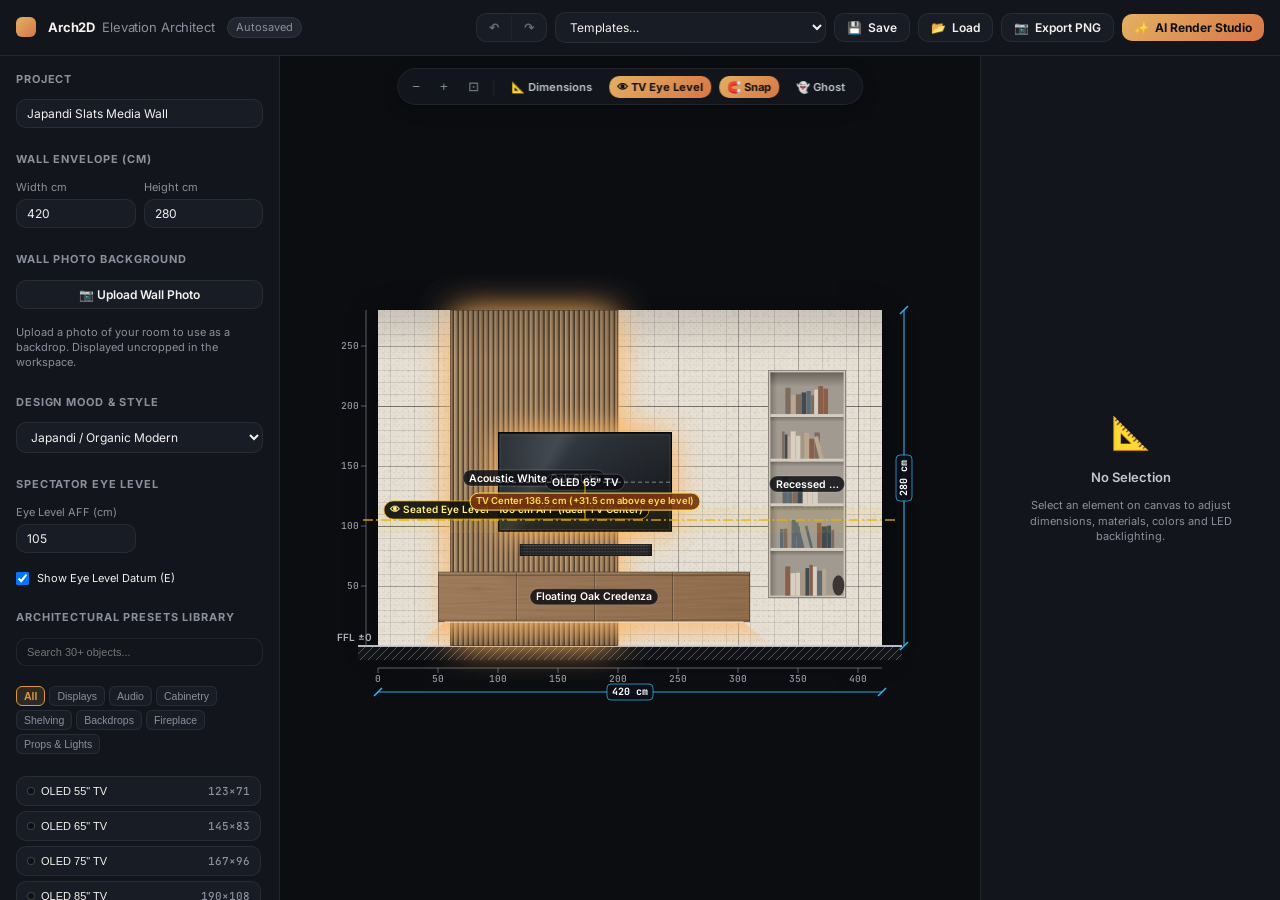
==== commit cdc54410: "feat: expand library to 30 objects, 14 procedural textures, AI prompt descriptions, and 6 starter te" ====
--- a/index.html
+++ b/index.html
@@ -323,22 +323,77 @@
   color: var(--text-2);
 }
 
-/* Presets Library Buttons */
+/* Presets Library Buttons & Tabs */
+.preset-search-box {
+  margin-bottom: 8px;
+}
+.preset-search-input {
+  width: 100%;
+  padding: 7px 10px;
+  background: var(--bg-1);
+  border: 1px solid var(--line);
+  border-radius: var(--r-md);
+  color: var(--text-0);
+  font-size: var(--fs-xs);
+  outline: none;
+  transition: border-color var(--t-fast);
+}
+.preset-search-input:focus {
+  border-color: var(--brass);
+}
+.preset-category-tabs {
+  display: flex;
+  flex-wrap: wrap;
+  gap: 4px;
+  margin-bottom: 10px;
+}
+.preset-cat-tab {
+  padding: 3px 7px;
+  background: var(--bg-2);
+  border: 1px solid var(--line);
+  border-radius: var(--r-sm);
+  color: var(--text-2);
+  font-size: 10.5px;
+  font-weight: 500;
+  cursor: pointer;
+  transition: all var(--t-fast);
+  white-space: nowrap;
+}
+.preset-cat-tab:hover {
+  color: var(--text-0);
+  border-color: var(--line-strong);
+}
+.preset-cat-tab.active {
+  background: var(--brass-soft);
+  border-color: var(--brass-strong);
+  color: var(--brass-strong);
+  font-weight: 600;
+}
 .presets-grid {
   display: grid;
   grid-template-columns: 1fr;
-  gap: 6px;
+  gap: 5px;
+  max-height: 400px;
+  overflow-y: auto;
+  padding-right: 2px;
+}
+.presets-grid::-webkit-scrollbar {
+  width: 4px;
+}
+.presets-grid::-webkit-scrollbar-thumb {
+  background: var(--line);
+  border-radius: 4px;
 }
 .preset-item-btn {
   display: flex;
   align-items: center;
   justify-content: space-between;
-  padding: 8px 10px;
+  padding: 7px 10px;
   background: var(--bg-2);
   border: 1px solid var(--line);
   border-radius: var(--r-md);
   color: var(--text-0);
-  font-size: var(--fs-sm);
+  font-size: var(--fs-xs);
   font-weight: 500;
   cursor: pointer;
   transition: all var(--t-fast);
@@ -348,10 +403,28 @@
   background: var(--bg-3);
   border-color: var(--brass);
 }
+.preset-label-wrap {
+  display: flex;
+  align-items: center;
+  overflow: hidden;
+  text-overflow: ellipsis;
+  white-space: nowrap;
+}
+.preset-swatch-dot {
+  width: 8px;
+  height: 8px;
+  border-radius: 50%;
+  margin-right: 6px;
+  display: inline-block;
+  flex-shrink: 0;
+  border: 1px solid rgba(255, 255, 255, 0.2);
+}
 .preset-dims {
-  font-size: var(--fs-xs);
+  font-size: 11px;
   color: var(--text-2);
   font-family: var(--font-mono);
+  margin-left: 6px;
+  flex-shrink: 0;
 }
 
 /* Texture Selector Grid */
@@ -950,39 +1023,60 @@
 }
 
 /* Split slider comparison */
+.split-viewer-wrap {
+  width: 100%;
+  height: 100%;
+  display: flex;
+  align-items: center;
+  justify-content: center;
+  overflow: hidden;
+  box-sizing: border-box;
+  background: var(--bg-1);
+  border-radius: var(--r-lg);
+  border: 1px solid var(--line);
+  padding: var(--sp-3);
+}
+
 .split-viewer {
   position: relative;
   width: 100%;
-  height: 100%;
+  max-width: 100%;
+  max-height: 100%;
   overflow: hidden;
   user-select: none;
-}
-.split-img-cad, .split-img-render {
+  cursor: ew-resize;
+  border-radius: var(--r-md);
+  box-shadow: 0 4px 24px rgba(0, 0, 0, 0.4);
+  background: #ffffff;
+}
+
+.split-img-cad,
+.split-img-render {
   position: absolute;
   top: 0;
   left: 0;
   width: 100%;
   height: 100%;
-  object-fit: cover;
-}
+  object-fit: contain;
+  display: block;
+}
+
 .split-img-cad {
   background: #ffffff;
 }
-.split-overlay {
-  position: absolute;
-  top: 0;
-  left: 0;
-  height: 100%;
-  overflow: hidden;
-}
+
 .split-handle {
   position: absolute;
   top: 0;
   bottom: 0;
   width: 3px;
+  transform: translateX(-50%);
   background: var(--brass-strong);
   cursor: ew-resize;
-}
+  z-index: 10;
+  box-shadow: 0 0 8px rgba(0, 0, 0, 0.4);
+}
+
 .split-handle::after {
   content: '◂ ▸';
   position: absolute;
@@ -990,11 +1084,35 @@
   left: 50%;
   transform: translate(-50%, -50%);
   background: var(--bg-0);
-  border: 1px solid var(--brass);
-  color: var(--brass);
-  font-size: 10px;
-  padding: 3px 6px;
-  border-radius: 10px;
+  border: 1.5px solid var(--brass-strong);
+  color: var(--brass-strong);
+  font-size: 11px;
+  font-weight: 700;
+  padding: 4px 8px;
+  border-radius: 12px;
+  box-shadow: 0 2px 8px rgba(0, 0, 0, 0.4);
+}
+
+.split-badge {
+  position: absolute;
+  top: 12px;
+  padding: 4px 10px;
+  font-size: var(--fs-xs);
+  font-weight: 600;
+  border-radius: var(--r-sm);
+  background: rgba(11, 13, 17, 0.8);
+  backdrop-filter: blur(4px);
+  color: var(--text-0);
+  border: 1px solid rgba(255, 255, 255, 0.15);
+  pointer-events: none;
+  z-index: 5;
+  user-select: none;
+}
+.split-badge.left {
+  left: 12px;
+}
+.split-badge.right {
+  right: 12px;
 }
 
 /* Security notice banner */
@@ -1226,13 +1344,87 @@
   const A = window.Arch2D;
 
   const textures = {
-    slats: { label: 'Vertical Wood Slats', defaultColor: '#b08d66', phrase: 'three-dimensional fluted timber slats with deep acoustic shadow grooves and matte oiled finish' },
-    woodgrain: { label: 'Natural Wood Grain', defaultColor: '#9a7552', phrase: 'continuous natural wood grain veneer with organic cathedral patterns and satin sheen' },
-    matte: { label: 'Matte Lacquer', defaultColor: '#d9d3c8', phrase: 'smooth architectural ultra-matte lacquer with subtle soft-touch finish' },
-    glass: { label: 'Glass / Screen', defaultColor: '#0d0f12', phrase: 'deep pitch-black bezel-less OLED glass with subtle dark ambient room reflections' },
-    mesh: { label: 'Acoustic Mesh', defaultColor: '#3a3a3c', phrase: 'fine tactile woven acoustic fabric with micro-mesh texture' },
-    niche: { label: 'Recessed Niche', defaultColor: '#cfc6b8', phrase: 'recessed open display niche with limewashed interior and warm downlighting' },
-    fireplace: { label: 'Linear Fireplace', defaultColor: '#141414', phrase: 'frameless linear electric fireplace with glowing ember bed and soft ambient flame ribbons' },
+    slats: {
+      label: 'Vertical Wood Slats',
+      defaultColor: '#b08d66',
+      phrase: 'three-dimensional fluted timber slats with deep acoustic shadow grooves and matte oiled finish',
+    },
+    woodgrain: {
+      label: 'Natural Wood Grain',
+      defaultColor: '#9a7552',
+      phrase: 'continuous natural wood grain veneer with organic cathedral patterns and satin sheen',
+    },
+    matte: {
+      label: 'Matte Lacquer',
+      defaultColor: '#d9d3c8',
+      phrase: 'smooth architectural ultra-matte lacquer with subtle soft-touch finish and hairline shadowlines',
+    },
+    glass: {
+      label: 'Glass / Screen',
+      defaultColor: '#0d0f12',
+      phrase: 'deep pitch-black bezel-less OLED glass with subtle dark ambient room reflections',
+    },
+    mesh: {
+      label: 'Acoustic Mesh',
+      defaultColor: '#3a3a3c',
+      phrase: 'fine tactile woven acoustic fabric with micro-mesh texture and micro-perforations',
+    },
+    niche: {
+      label: 'Recessed Niche',
+      defaultColor: '#cfc6b8',
+      phrase: 'recessed open display niche with limewashed interior and warm downlighting',
+    },
+    fireplace: {
+      label: 'Linear Fireplace',
+      defaultColor: '#141414',
+      phrase: 'frameless linear electric fireplace with glowing ember bed and soft ambient flame ribbons',
+    },
+    marble: {
+      label: 'Honed Marble Slab',
+      defaultColor: '#e8e4dc',
+      phrase: 'monolithic bookmatched honed porcelain marble slab with delicate organic grey and champagne veining',
+    },
+    travertine: {
+      label: 'Roman Travertine',
+      defaultColor: '#d8cca8',
+      phrase: 'warm Roman travertine stone slab featuring organic horizontal sediment stratification and natural surface micropores',
+    },
+    fluted: {
+      label: 'Micro-Ribbed Fluting',
+      defaultColor: '#9e7d5c',
+      phrase: 'tight three-dimensional micro-fluted tambour paneling with rhythmic rounded acoustic reeds and deep shadow grooves',
+    },
+    concrete: {
+      label: 'Troweled Micro-Cement',
+      defaultColor: '#b2aba0',
+      phrase: 'hand-troweled architectural micro-cement with soft mottled mineral clouding and raw industrial texture',
+    },
+    metal: {
+      label: 'Brushed Metal',
+      defaultColor: '#6b6357',
+      phrase: 'architectural brushed metallic alloy paneling with directional hairline graining and subtle champagne brass reflections',
+    },
+    fabric: {
+      label: 'Acoustic Linen',
+      defaultColor: '#beb5a5',
+      phrase: 'heavyweight textured acoustic wall fabric with tactile organic linen slub weave and sound-absorbing matte texture',
+    },
+    mirror: {
+      label: 'Smoked Bronze Mirror',
+      defaultColor: '#35302c',
+      phrase: 'smoked bronze tinted architectural mirror with warm high-clarity reflections and polished beveled edge details',
+    },
+  };
+
+  const categories = {
+    all: { label: 'All', icon: '✦' },
+    displays: { label: 'Displays', icon: '📺' },
+    audio: { label: 'Audio', icon: '🔊' },
+    millwork: { label: 'Cabinetry', icon: '🗄️' },
+    shelving: { label: 'Shelving', icon: '📚' },
+    backdrops: { label: 'Backdrops', icon: '🪵' },
+    fireplace: { label: 'Fireplace', icon: '🔥' },
+    props: { label: 'Props & Lights', icon: '💡' },
   };
 
   const moods = {
@@ -1255,6 +1447,13 @@
         mesh: 'natural oatmeal linen acoustic fabric with tactile micro-weave',
         niche: 'limewashed recessed niche with solid white oak shelving and curated ceramic vessels',
         fireplace: 'linear electric fireplace with a soft warm amber ember bed',
+        marble: 'honed ivory Taj Mahal quartzite stone slab with soft warm caramel veining and silky matte sheen',
+        travertine: 'unfilled Roman vein-cut travertine in warm ivory and oat tones with organic horizontal pores',
+        fluted: 'natural white oak fine-reeded micro-fluted paneling with warm satin oil finish',
+        concrete: 'warm sand-toned micro-cement with delicate hand-troweled mineral textures',
+        metal: 'warm champagne brushed bronze with subtle matte satin sheen',
+        fabric: 'natural oatmeal linen acoustic fabric with tactile organic slub weave',
+        mirror: 'smoked warm champagne bronze architectural mirror with subtle beveled edge',
       },
     },
     darkLuxury: {
@@ -1272,10 +1471,17 @@
         slats: 'deep smoked eucalyptus fluted slats with dark bronze metallic reveals',
         woodgrain: 'smoked eucalyptus architectural veneer with rich linear grain',
         matte: 'deep charcoal ultra-matte lacquer with recessed brushed brass trims',
-        glass: 'smoked bronze anti-reflective glass panel',
+        glass: 'smoked bronze anti-reflective glass panel with razor bezels',
         mesh: 'charcoal acoustic wool fabric with fine micro-perforations',
         niche: 'honed Nero Marquina marble-lined niche with delicate white veining and integrated warm mini-spotlight',
         fireplace: 'frameless linear fireplace with tall amber flames and blackened steel surround',
+        marble: 'polished Nero Marquina marble with dramatic high-contrast white crystalline veining',
+        travertine: 'dark silver titanium travertine with deep charcoal horizontal striations',
+        fluted: 'smoked dark walnut fluted tambour paneling with deep shadow reveals',
+        concrete: 'deep charcoal polished concrete with burnished bronze highlights',
+        metal: 'dark brushed brass and blackened architectural bronze with luminous edge highlights',
+        fabric: 'deep charcoal acoustic wool felt with fine micro-perforations',
+        mirror: 'deep smoked bronze tinted architectural mirror with warm high-clarity reflections',
       },
     },
     scandi: {
@@ -1291,12 +1497,19 @@
       accent: '#d8c3a0',
       materials: {
         slats: 'pale white ash timber slats with natural light wood grain',
-        woodgrain: 'bleached white ash architectural veneer',
+        woodgrain: 'bleached white ash architectural veneer with subtle organic grain',
         matte: 'chalk-white ultra-matte lacquer with handleless push-latch millwork',
-        glass: 'ultra-slim OLED glass display',
+        glass: 'ultra-slim OLED glass display with razor-thin white ash or silver bezel',
         mesh: 'light heather grey wool acoustic fabric',
         niche: 'airy open display niche in pale white ash with minimal Scandinavian ceramic styling',
         fireplace: 'minimal linear fireplace with a clean ribbon flame line',
+        marble: 'honed white Carrara marble slab with soft feathered misty grey veining',
+        travertine: 'pale cream honed travertine with soft natural light reflection',
+        fluted: 'bleached ash micro-ribbed paneling with soft natural light diffusion',
+        concrete: 'smooth pale cloud-grey mineral micro-cement wall finish',
+        metal: 'ultra-matte brushed champagne aluminum with crisp hair-thin seams',
+        fabric: 'pale heather-grey acoustic wool with clean Scandinavian texture',
+        mirror: 'low-iron silver float mirror with ultra-minimalist white ash frame',
       },
     },
     industrial: {
@@ -1318,20 +1531,419 @@
         mesh: 'perforated charcoal industrial metal mesh with tactile texture',
         niche: 'open architectural shelf framed in blackened steel with exposed weld details',
         fireplace: 'linear fireplace recessed in a heavy blackened steel architectural hearth',
+        marble: 'raw Pietra Cardosa dark grey stone slab with subtle industrial mineral flecks',
+        travertine: 'weathered raw porous travertine block with exposed natural pitting',
+        fluted: 'charcoal powder-coated fluted acoustic steel paneling',
+        concrete: 'industrial board-formed architectural raw concrete with faint formwork seam lines',
+        metal: 'blackened cold-rolled raw steel with visible mill scale and industrial patina',
+        fabric: 'heavy charcoal woven industrial canvas with acoustic felt backing',
+        mirror: 'antiqued smoked blackened industrial mirror panel with subtle edge distressing',
       },
     },
   };
 
-  /* Standard components (project.md §3.2). y = default bottom edge AFF in cm. */
+  /* Standard architectural components with natural language descriptions for generative AI. */
   const presets = {
-    tv: { label: 'OLED 65" TV', width: 145, height: 83, texture: 'glass', color: '#0d0f12', y: 100, noun: 'ultra-thin flush-mounted 65-inch OLED television' },
-    soundbar: { label: 'Dolby Atmos Soundbar', width: 110, height: 10, texture: 'mesh', color: '#2b2b2d', y: 85, noun: 'slim architectural Dolby Atmos soundbar' },
-    fireplace: { label: 'Linear Electric Fireplace', width: 150, height: 40, texture: 'fireplace', color: '#141414', y: 45, noun: 'linear electric fireplace' },
-    credenza: { label: 'Floating Low Credenza', width: 240, height: 45, texture: 'woodgrain', color: '#8a6a4a', y: 15, noun: 'floating low credenza with continuous grain', ledUnderglow: true },
-    slats: { label: 'Vertical Slat Feature Panel', width: 120, height: 280, texture: 'slats', color: '#b08d66', y: 0, noun: 'full-height vertical fluted timber slat feature panel' },
-    bookshelf: { label: 'Recessed Open Bookshelf', width: 80, height: 160, texture: 'niche', color: '#cfc6b8', y: 70, noun: 'recessed open display bookshelf' },
-    upper: { label: 'Upper Storage Cupboards', width: 240, height: 60, texture: 'matte', color: '#d9d3c8', y: 200, noun: 'row of handleless upper storage cupboards' },
-    custom: { label: 'Custom Block', width: 50, height: 50, texture: 'matte', color: '#9aa3ad', y: 0, noun: 'custom architectural millwork module' },
+    // === Category: Displays ===
+    tv_55: {
+      label: 'OLED 55" TV',
+      category: 'displays',
+      width: 123,
+      height: 71,
+      texture: 'glass',
+      color: '#0d0f12',
+      y: 100,
+      noun: 'flush-mounted 55-inch OLED television screen',
+      description: 'A 55-inch flush wall-mounted OLED television display featuring an ultra-slim razor-thin matte black bezel, anti-reflective pitch-black glass panel, and subtle ambient natural room reflections across the darkened screen surface.',
+    },
+    tv: {
+      label: 'OLED 65" TV',
+      category: 'displays',
+      width: 145,
+      height: 83,
+      texture: 'glass',
+      color: '#0d0f12',
+      y: 95,
+      noun: 'ultra-thin flush-mounted 65-inch OLED television',
+      description: 'A flagship 65-inch ultra-thin OLED television screen mounted completely flush against the feature wall with near-invisible hairline bezels, deep true-black panel depth, and concealed in-wall cable routing.',
+    },
+    tv_75: {
+      label: 'OLED 75" TV',
+      category: 'displays',
+      width: 167,
+      height: 96,
+      texture: 'glass',
+      color: '#0d0f12',
+      y: 90,
+      noun: 'monumental 75-inch 4K OLED home theater display',
+      description: 'An expansive 75-inch premium 4K OLED television screen commanding the central elevation, featuring seamless edge-to-edge dark glass with soft ambient light sheen and zero visible framing.',
+    },
+    tv_85: {
+      label: 'OLED 85" TV',
+      category: 'displays',
+      width: 190,
+      height: 108,
+      texture: 'glass',
+      color: '#0d0f12',
+      y: 85,
+      noun: 'grand 85-inch cinema-scale OLED television',
+      description: 'A cinema-scale 85-inch widescreen OLED display mounted flush at spectator eye level, showcasing architectural presence with deep black glass, anti-glare coating, and crisp perimeter shadow lines.',
+    },
+    tv_frame: {
+      label: 'The Frame TV 65"',
+      category: 'displays',
+      width: 145,
+      height: 83,
+      texture: 'matte',
+      color: '#d9cfbe',
+      y: 95,
+      noun: 'framed lifestyle art television in custom timber frame',
+      description: 'A lifestyle art television mounted flush in a slender architectural beveled pale timber picture frame, displaying an ultra-matte non-reflective gallery canvas surface that seamlessly doubles as fine wall art.',
+    },
+    screen_ust: {
+      label: 'UST Projector Screen 100"',
+      category: 'displays',
+      width: 221,
+      height: 124,
+      texture: 'mesh',
+      color: '#20232a',
+      y: 75,
+      noun: '100-inch fixed-frame ambient light rejecting projector screen',
+      description: 'A 100-inch fixed-frame ultra-short-throw ambient light rejecting (ALR) projector screen with a 10mm micro-thin matte black aluminum frame and high-contrast dark optical projection surface.',
+    },
+
+    // === Category: Audio & AV Tech ===
+    soundbar: {
+      label: 'Dolby Atmos Soundbar',
+      category: 'audio',
+      width: 110,
+      height: 10,
+      texture: 'mesh',
+      color: '#2b2b2d',
+      y: 80,
+      noun: 'slim architectural Dolby Atmos soundbar',
+      description: 'A low-profile architectural Dolby Atmos soundbar cantilevered beneath the television display, wrapped in seamless dark acoustic woven fabric with precision micro-beveled endcaps.',
+    },
+    speaker_inwall: {
+      label: 'In-Wall Speaker (Pair)',
+      category: 'audio',
+      width: 26,
+      height: 45,
+      texture: 'mesh',
+      color: '#3a3a3c',
+      y: 95,
+      noun: 'flush-mount architectural in-wall speaker',
+      description: 'A high-fidelity architectural in-wall speaker installed completely flush into the wall surface, concealed behind a paintable magnetic micro-perforated acoustic metal grille.',
+    },
+    subwoofer: {
+      label: 'Floor Subwoofer',
+      category: 'audio',
+      width: 40,
+      height: 44,
+      texture: 'matte',
+      color: '#1c1e22',
+      y: 0,
+      noun: 'minimalist architectural floor subwoofer cabinet',
+      description: 'A minimalist cube subwoofer enclosure resting cleanly on the finished floor, finished in durable satin lacquer with rounded corners and an acoustically transparent fabric front baffle.',
+    },
+    av_bay: {
+      label: 'Recessed AV Bay',
+      category: 'audio',
+      width: 60,
+      height: 22,
+      texture: 'mesh',
+      color: '#222428',
+      y: 25,
+      noun: 'recessed ventilated AV media equipment bay',
+      description: 'An integrated ventilated media equipment bay recessed into the millwork, fitted with infrared-transparent acoustic micro-slat doors concealing home theater amplifiers and game consoles.',
+    },
+
+    // === Category: Cabinetry & Millwork ===
+    credenza_180: {
+      label: 'Floating Console 180cm',
+      category: 'millwork',
+      width: 180,
+      height: 40,
+      texture: 'woodgrain',
+      color: '#9a7552',
+      y: 18,
+      noun: 'compact floating low media credenza',
+      description: 'A compact 180cm cantilevered floating media console suspended 18cm above finished floor, featuring continuous horizontal grain wrap over 45-degree mitered waterfall edges, push-latch drawers, and warm downward under-cabinet LED wash.',
+      ledUnderglow: true,
+    },
+    credenza: {
+      label: 'Floating Console 240cm',
+      category: 'millwork',
+      width: 240,
+      height: 45,
+      texture: 'woodgrain',
+      color: '#8a6a4a',
+      y: 18,
+      noun: 'floating low credenza with continuous grain',
+      description: 'A wide 240cm floating low credenza solidly anchored to the feature wall with seamless continuous grain flow, shadowline recessed finger pulls, integrated cable passages, and concealed downward underglow.',
+      ledUnderglow: true,
+    },
+    bench_plinth: {
+      label: 'Floor Plinth Bench 280cm',
+      category: 'millwork',
+      width: 280,
+      height: 35,
+      texture: 'woodgrain',
+      color: '#7e6347',
+      y: 0,
+      noun: 'monolithic low-profile floor joinery plinth bench',
+      description: 'An elongated monolithic low-profile architectural floor bench resting on a recessed shadowline toe-kick plinth, offering generous horizontal anchoring with thick solid timber edging.',
+    },
+    tower_vert: {
+      label: 'Tall Storage Tower',
+      category: 'millwork',
+      width: 50,
+      height: 240,
+      texture: 'matte',
+      color: '#c8c0b2',
+      y: 0,
+      noun: 'floor-to-ceiling vertical millwork storage tower',
+      description: 'A slender floor-to-ceiling vertical millwork storage cabinet column with seamless full-height push-latch doors and precision 5mm architectural reveal gaps flanking the media wall.',
+    },
+    upper: {
+      label: 'Upper Cupboards 240cm',
+      category: 'millwork',
+      width: 240,
+      height: 60,
+      texture: 'matte',
+      color: '#d9d3c8',
+      y: 200,
+      noun: 'row of handleless upper storage cupboards',
+      description: 'A horizontal band of handleless overhead storage cupboards mounted flush along the upper elevation, equipped with push-to-open upward bi-fold flaps and concealed downward LED task lighting.',
+    },
+    credenza_tambour: {
+      label: 'Fluted Tambour Console 200cm',
+      category: 'millwork',
+      width: 200,
+      height: 42,
+      texture: 'fluted',
+      color: '#9e7d5c',
+      y: 18,
+      noun: 'floating fluted tambour timber media credenza',
+      description: 'A floating timber media console detailed with curved radius corners and fine vertical fluted tambour reeding, suspended above the floor with integrated warm ambient under-cabinet glow.',
+      ledUnderglow: true,
+    },
+
+    // === Category: Shelving & Niches ===
+    shelf_float: {
+      label: 'Thick Floating Shelf 150cm',
+      category: 'shelving',
+      width: 150,
+      height: 6,
+      texture: 'woodgrain',
+      color: '#9a7552',
+      y: 135,
+      noun: 'cantilevered thick solid timber floating shelf',
+      description: 'A minimalist 6cm thick solid timber floating display shelf cleanly cantilevered from the backdrop with hidden internal steel brackets, styled with curated art books and stoneware vessels.',
+    },
+    shelf_float_long: {
+      label: 'Full-Span Floating Shelf 240cm',
+      category: 'shelving',
+      width: 240,
+      height: 6,
+      texture: 'woodgrain',
+      color: '#9a7552',
+      y: 140,
+      noun: 'continuous full-span architectural floating shelf',
+      description: 'A continuous 240cm long architectural floating display shelf extending across the wall span, featuring concealed downward LED grazing illumination casting soft light onto the wall below.',
+    },
+    bookshelf: {
+      label: 'Recessed Display Niche',
+      category: 'shelving',
+      width: 80,
+      height: 160,
+      texture: 'niche',
+      color: '#cfc6b8',
+      y: 70,
+      noun: 'recessed open display bookshelf niche',
+      description: 'A tall recessed open display niche inset into the wall plane, organized with asymmetric shelves, warm recessed miniature ceiling spotlights, and curated ceramic objects.',
+    },
+    niche_bar: {
+      label: 'Horizontal Bar Niche 160cm',
+      category: 'shelving',
+      width: 160,
+      height: 45,
+      texture: 'niche',
+      color: '#cfc6b8',
+      y: 130,
+      noun: 'horizontal recessed illuminated bar display niche',
+      description: 'A wide horizontal display niche recessed into the upper wall, detailed with an illuminated stone interior back-panel, subtle downlighting, and curated glassware.',
+      ledHalo: true,
+    },
+    shadow_box: {
+      label: 'Square Shadow Box 55cm',
+      category: 'shelving',
+      width: 55,
+      height: 55,
+      texture: 'matte',
+      color: '#c5bdb0',
+      y: 115,
+      noun: 'architectural cubic shadow box display cubby',
+      description: 'A minimalist open cubic display shadow box with thin beveled metal or lacquered outer casing, framing a single sculptural art piece with focused warm downlight.',
+    },
+
+    // === Category: Backdrops & Cladding ===
+    slats: {
+      label: 'Vertical Slat Panel 120cm',
+      category: 'backdrops',
+      width: 120,
+      height: 280,
+      texture: 'slats',
+      color: '#b08d66',
+      y: 0,
+      noun: 'full-height vertical fluted timber slat feature panel',
+      description: 'A full-height architectural feature panel constructed of precision vertical fluted timber slats mounted over acoustic black felt backing, illuminated with soft vertical perimeter LED halo backlighting.',
+      ledHalo: true,
+    },
+    slab_marble: {
+      label: 'Bookmatched Marble Slab',
+      category: 'backdrops',
+      width: 140,
+      height: 280,
+      texture: 'marble',
+      color: '#e8e4dc',
+      y: 0,
+      noun: 'monumental full-height bookmatched porcelain marble slab',
+      description: 'A monumental floor-to-ceiling bookmatched porcelain marble slab with dramatic continuous diagonal veining, floating slightly off the wall with concealed warm 2700K perimeter LED edge halo lighting.',
+      ledHalo: true,
+    },
+    slab_travertine: {
+      label: 'Roman Travertine Slab',
+      category: 'backdrops',
+      width: 150,
+      height: 280,
+      texture: 'travertine',
+      color: '#d8cca8',
+      y: 0,
+      noun: 'full-height honed Roman travertine stone feature wall',
+      description: 'A full-height accent wall panel clad in vein-cut honed Roman travertine with soft horizontal sediment striations, tactile natural micropores, and subtle architectural brass shadow reveals.',
+      ledHalo: true,
+    },
+    panel_backer: {
+      label: 'Backlit Backer Panel',
+      category: 'backdrops',
+      width: 260,
+      height: 160,
+      texture: 'matte',
+      color: '#cdc5b6',
+      y: 50,
+      noun: 'floating architectural backer panel with perimeter LED halo',
+      description: 'A floating rectangular millwork backer panel serving as a unified mounting backdrop for the TV display and credenza, creating a soft continuous floating halo of warm ambient light.',
+      ledHalo: true,
+    },
+    panel_concrete: {
+      label: 'Micro-Cement Panel',
+      category: 'backdrops',
+      width: 160,
+      height: 280,
+      texture: 'concrete',
+      color: '#b2aba0',
+      y: 0,
+      noun: 'architectural hand-troweled micro-cement feature panel',
+      description: 'A tall textural feature panel finished in seamless hand-troweled architectural micro-cement, exhibiting subtle mineral mottling and soft industrial light absorption.',
+    },
+
+    // === Category: Fireplaces & Hearths ===
+    fireplace: {
+      label: 'Linear Fireplace 150cm',
+      category: 'fireplace',
+      width: 150,
+      height: 40,
+      texture: 'fireplace',
+      color: '#141414',
+      y: 45,
+      noun: 'linear electric fireplace with glowing flame ribbon',
+      description: 'A modern frameless linear electric fireplace recessed flush into the wall hearth, displaying a realistic flickering amber flame ribbon rising through an illuminated glowing crystal ember bed.',
+    },
+    fireplace_wide: {
+      label: 'Panoramic Fireplace 200cm',
+      category: 'fireplace',
+      width: 200,
+      height: 42,
+      texture: 'fireplace',
+      color: '#141414',
+      y: 40,
+      noun: 'extra-wide 200cm panoramic architectural linear fireplace',
+      description: 'An expansive 200cm panoramic linear architectural fireplace recessed into the lower hearth wall, producing a grand continuous ribbon of warm amber flame with dark reflective firebox glass.',
+    },
+    hearth_stone: {
+      label: 'Floating Stone Hearth 280cm',
+      category: 'fireplace',
+      width: 280,
+      height: 25,
+      texture: 'marble',
+      color: '#d5cfc4',
+      y: 12,
+      noun: 'cantilevered monolithic stone hearth bench',
+      description: 'A heavy cantilevered monolithic stone hearth bench extending horizontally beneath the fireplace, floating 12cm above the floor with seamless mitered stone edges and soft downward floor wash lighting.',
+      ledUnderglow: true,
+    },
+
+    // === Category: Lighting & Elevation Props ===
+    sconce_linear: {
+      label: 'Linear Wall Sconce 110cm',
+      category: 'props',
+      width: 5,
+      height: 110,
+      texture: 'metal',
+      color: '#8c7b64',
+      y: 90,
+      noun: 'slender architectural vertical brass linear LED wall sconce',
+      description: 'A slender 110cm architectural vertical linear wall sconce crafted from brushed satin brass, emitting soft diffused bidirectional light against the backdrop wall.',
+      ledHalo: true,
+    },
+    light_picture: {
+      label: 'Picture Light 70cm',
+      category: 'props',
+      width: 70,
+      height: 8,
+      texture: 'metal',
+      color: '#8c7b64',
+      y: 180,
+      noun: 'slim horizontal brushed brass gallery picture light fixture',
+      description: 'A slim horizontal brushed brass museum-grade picture light fixture mounted directly above the artwork, casting a precise downward warm glow over the display.',
+      ledHalo: true,
+    },
+    prop_art: {
+      label: 'Framed Canvas Art',
+      category: 'props',
+      width: 70,
+      height: 95,
+      texture: 'woodgrain',
+      color: '#e5dfd4',
+      y: 110,
+      noun: 'gallery-framed contemporary minimalist canvas painting',
+      description: 'A gallery-framed large contemporary minimalist canvas painting featuring neutral textured abstract plaster strokes within a slim solid white oak floating frame.',
+    },
+    prop_plant: {
+      label: 'Ceramic Floor Planter & Ficus',
+      category: 'props',
+      width: 45,
+      height: 160,
+      texture: 'niche',
+      color: '#626c59',
+      y: 0,
+      noun: 'tall sculptural ceramic floor planter with indoor botanical greenery',
+      description: 'A large handcrafted matte ceramic floor planter holding a mature architectural indoor ficus plant with sculptural green foliage, adding organic warmth and height contrast.',
+    },
+
+    // Generic fallback custom block
+    custom: {
+      label: 'Custom Block',
+      category: 'millwork',
+      width: 50,
+      height: 50,
+      texture: 'matte',
+      color: '#9aa3ad',
+      y: 0,
+      noun: 'custom architectural millwork module',
+      description: 'A custom modular architectural millwork block with clean shadowlines and adaptable finishes.',
+    },
   };
 
   /* Prompt tuning chips (project.md §4.2). */
@@ -1341,6 +1953,7 @@
       'Soft Morning Window Light via Sheer Curtains',
       'Moody Evening Ambient Glow',
       'Diffused Downward Under-Cabinet Wash',
+      'Warm Grazing Light Across Textured Stone',
     ],
     Camera: [
       '35mm Tilt-Shift Architectural Lens (Zero Distortion)',
@@ -1351,7 +1964,8 @@
     Materials: [
       'Tactile Fluted Oak with Black Acoustic Felt',
       'Hand-Troweled Limewash Plaster Texture',
-      'Honed Calacatta Viola Marble Niche',
+      'Honed Bookmatched Calacatta Marble Slab',
+      'Pitted Roman Travertine Stone Panels',
       'Seamless Waterfall Mitered Edge Veneer',
     ],
     Realism: [
@@ -1372,12 +1986,12 @@
     snapPx: 8, // magnetic snap threshold in screen pixels
     minSizeCm: 1,
     defaultEyeLevelCm: 105, // Ergonomic seated eye level AFF (~42 inches, CEDIA/THX standard)
-    eyeComfortBandCm: 10,   // Comfortable vertical eye range: ±10 cm (95–115 cm AFF)
+    eyeComfortBandCm: 10, // Comfortable vertical eye range: ±10 cm (95–115 cm AFF)
     midjourneyVersion: '6.1', // per project.md §4.1 — change here when Midjourney updates
     maxPromptUrlChars: 1800,
   };
 
-  A.vocab = { textures, moods, presets, chips, ledTemps, config };
+  A.vocab = { textures, categories, moods, presets, chips, ledTemps, config };
 })();
 </script>
 <script>
@@ -2133,7 +2747,7 @@
 
     octx.putImageData(img, 0, 0);
 
-    const bounds = {
+    const initialBounds = {
       uMin,
       uMax,
       vMin,
@@ -2144,11 +2758,149 @@
       hCm: spanV * wallH,
     };
 
+    const inscribed = inscribeCrop(out, initialBounds, wallW, wallH);
+    const finalCanvas = inscribed.canvas;
+    const finalBounds = inscribed.bounds;
+
     return {
-      dataUrl: out.toDataURL('image/jpeg', JPEG_QUALITY),
+      dataUrl: finalCanvas.toDataURL('image/jpeg', JPEG_QUALITY),
       luminance: lumN ? lumSum / lumN : 0.5,
-      bounds,
+      bounds: finalBounds,
     };
+  }
+
+  /**
+   * Scans a rendered or stored photo and crops it strictly to the maximal
+   * inscribed rectangle that contains 100% valid camera pixels (no empty #0b0d11 corners).
+   */
+  function inscribeCrop(canvas, bounds, wallW, wallH) {
+    if (!canvas || !bounds) return { canvas, bounds };
+    const w = canvas.width, h = canvas.height;
+    if (w <= 0 || h <= 0) return { canvas, bounds };
+    const ctx = canvas.getContext('2d');
+    const data = ctx.getImageData(0, 0, w, h).data;
+
+    function isPixelEmpty(x, y) {
+      const o = (y * w + x) * 4;
+      const a = data[o + 3];
+      if (a < 128) return true;
+      const r = data[o], g = data[o + 1], b = data[o + 2];
+      const lum = 0.2126 * r + 0.7152 * g + 0.0722 * b;
+      // Match #0b0d11 (11, 13, 17) or pure black or dark background wedges
+      return (lum <= 22 && Math.abs(r - g) <= 10 && Math.abs(g - b) <= 12);
+    }
+
+    // Check if any corner region contains empty pixels
+    const checkStep = Math.max(1, Math.floor(Math.min(w, h) / 80));
+    let hasEmpty = false;
+    for (let s = 0; s <= checkStep * 4; s += checkStep) {
+      if (isPixelEmpty(s, s) || isPixelEmpty(w - 1 - s, s) || isPixelEmpty(s, h - 1 - s) || isPixelEmpty(w - 1 - s, h - 1 - s)) {
+        hasEmpty = true;
+        break;
+      }
+    }
+    if (!hasEmpty) return { canvas, bounds };
+
+    const { uMin, uMax, vMin, vMax } = bounds;
+    const spanU = uMax - uMin;
+    const spanV = vMax - vMin;
+
+    // Start box: normalized [0, 1]x[0, 1] (the calibrated wall) in pixel space
+    let x0 = Math.max(0, Math.min(w - 1, Math.round(((0 - uMin) / spanU) * w)));
+    let x1 = Math.max(0, Math.min(w - 1, Math.round(((1 - uMin) / spanU) * w)));
+    let y0 = Math.max(0, Math.min(h - 1, Math.round(((0 - vMin) / spanV) * h)));
+    let y1 = Math.max(0, Math.min(h - 1, Math.round(((1 - vMin) / spanV) * h)));
+
+    if (x0 > x1) { const t = x0; x0 = x1; x1 = t; }
+    if (y0 > y1) { const t = y0; y0 = y1; y1 = t; }
+
+    // Ensure initial box has no empty pixels
+    while (x0 < x1) {
+      let colEmpty = false;
+      for (let y = y0; y <= y1; y += 2) if (isPixelEmpty(x0, y)) { colEmpty = true; break; }
+      if (colEmpty) x0++; else break;
+    }
+    while (x1 > x0) {
+      let colEmpty = false;
+      for (let y = y0; y <= y1; y += 2) if (isPixelEmpty(x1, y)) { colEmpty = true; break; }
+      if (colEmpty) x1--; else break;
+    }
+    while (y0 < y1) {
+      let rowEmpty = false;
+      for (let x = x0; x <= x1; x += 2) if (isPixelEmpty(x, y0)) { rowEmpty = true; break; }
+      if (rowEmpty) y0++; else break;
+    }
+    while (y1 > y0) {
+      let rowEmpty = false;
+      for (let x = x0; x <= x1; x += 2) if (isPixelEmpty(x, y1)) { rowEmpty = true; break; }
+      if (rowEmpty) y1--; else break;
+    }
+
+    // Expand outward into valid room pixels in all 4 directions
+    let expanded = true;
+    while (expanded) {
+      expanded = false;
+
+      if (x0 > 0) {
+        let can = true;
+        for (let y = y0; y <= y1; y += 2) {
+          if (isPixelEmpty(x0 - 1, y)) { can = false; break; }
+        }
+        if (can) { x0--; expanded = true; }
+      }
+
+      if (x1 < w - 1) {
+        let can = true;
+        for (let y = y0; y <= y1; y += 2) {
+          if (isPixelEmpty(x1 + 1, y)) { can = false; break; }
+        }
+        if (can) { x1++; expanded = true; }
+      }
+
+      if (y0 > 0) {
+        let can = true;
+        for (let x = x0; x <= x1; x += 2) {
+          if (isPixelEmpty(x, y0 - 1)) { can = false; break; }
+        }
+        if (can) { y0--; expanded = true; }
+      }
+
+      if (y1 < h - 1) {
+        let can = true;
+        for (let x = x0; x <= x1; x += 2) {
+          if (isPixelEmpty(x, y1 + 1)) { can = false; break; }
+        }
+        if (can) { y1++; expanded = true; }
+      }
+    }
+
+    const cropW = x1 - x0 + 1;
+    const cropH = y1 - y0 + 1;
+    if (cropW <= 10 || cropH <= 10) return { canvas, bounds };
+
+    const outCanvas = document.createElement('canvas');
+    outCanvas.width = cropW;
+    outCanvas.height = cropH;
+    const octx = outCanvas.getContext('2d');
+    octx.drawImage(canvas, x0, y0, cropW, cropH, 0, 0, cropW, cropH);
+
+    const newUmin = uMin + (x0 / w) * spanU;
+    const newUmax = uMin + ((x1 + 1) / w) * spanU;
+    const newVmin = vMin + (y0 / h) * spanV;
+    const newVmax = vMin + ((y1 + 1) / h) * spanV;
+
+    const newBounds = {
+      uMin: newUmin,
+      uMax: newUmax,
+      vMin: newVmin,
+      vMax: newVmax,
+      xCm: newUmin * wallW,
+      yCm: (1 - newVmax) * wallH,
+      wCm: (newUmax - newUmin) * wallW,
+      hCm: (newVmax - newVmin) * wallH,
+    };
+
+    return { canvas: outCanvas, bounds: newBounds };
   }
 
   /* ---------- library ---------- */
@@ -2176,6 +2928,35 @@
           entry.ready = true;
           entry.aspect = img.naturalWidth / img.naturalHeight;
           if (extra.luminance == null) entry.luminance = measureLuminance(img);
+
+          // Auto-inscribe if the image contains empty corner wedges from an earlier session
+          if (entry.bounds) {
+            const st = A.store ? A.store.getState() : null;
+            const ww = (st && st.wallWidth) || 300;
+            const wh = (st && st.wallHeight) || 240;
+            const scratch = document.createElement('canvas');
+            scratch.width = img.naturalWidth;
+            scratch.height = img.naturalHeight;
+            scratch.getContext('2d').drawImage(img, 0, 0);
+            const inscribed = inscribeCrop(scratch, entry.bounds, ww, wh);
+            if (inscribed.canvas !== scratch) {
+              const croppedDataUrl = inscribed.canvas.toDataURL('image/jpeg', JPEG_QUALITY);
+              entry.dataUrl = croppedDataUrl;
+              entry.bounds = inscribed.bounds;
+              entry.aspect = inscribed.canvas.width / inscribed.canvas.height;
+              loadImage(croppedDataUrl).then((croppedImg) => {
+                entry.img = croppedImg;
+                if (st && st.wallPhoto && st.wallPhoto.id === id) {
+                  A.store.setWallPhoto({ id, visible: st.wallPhoto.visible, showOnExport: st.wallPhoto.showOnExport, bounds: inscribed.bounds });
+                }
+                syncStorage(A.store.getState());
+                A.bus.emit('photo:ready', { id });
+                if (A.canvas) A.canvas.fit();
+              });
+              return;
+            }
+          }
+
           A.bus.emit('photo:ready', { id });
         })
         .catch(() => library.delete(id));
@@ -2263,6 +3044,32 @@
     if (s && s.dataUrl) register(s.dataUrl);
   }
 
+  function getInscribed(id, bounds, wallW, wallH) {
+    const entry = id && library.get(id);
+    if (!entry) return { img: null, bounds };
+    const b = bounds || entry.bounds;
+    if (!entry.ready || !entry.img || !b || !b.wCm || !b.hCm) {
+      return { img: entry.img, bounds: b };
+    }
+    const key = `${b.xCm.toFixed(1)}_${b.yCm.toFixed(1)}_${b.wCm.toFixed(1)}_${b.hCm.toFixed(1)}`;
+    if (entry._inscribed && entry._inscribedKey === key) {
+      return entry._inscribed;
+    }
+
+    const scratch = document.createElement('canvas');
+    scratch.width = entry.img.naturalWidth || entry.img.width;
+    scratch.height = entry.img.naturalHeight || entry.img.height;
+    scratch.getContext('2d').drawImage(entry.img, 0, 0);
+
+    const res = inscribeCrop(scratch, b, wallW || 300, wallH || 240);
+    entry._inscribed = {
+      img: res.canvas,
+      bounds: res.bounds,
+    };
+    entry._inscribedKey = key;
+    return entry._inscribed;
+  }
+
   A.photo = {
     pickFile,
     upload,
@@ -2273,6 +3080,7 @@
     register,
     restoreFromStorage,
     syncStorage,
+    getInscribed,
     has: (id) => library.has(id),
     /** Ready HTMLImageElement for drawing, or null while decoding / unknown id. */
     image: (id) => {
@@ -2296,7 +3104,9 @@
     },
     bounds: (id) => {
       const e = id && library.get(id);
-      return (e && e.bounds) || null;
+      if (!e) return null;
+      if (e._inscribed && e._inscribed.bounds) return e._inscribed.bounds;
+      return e.bounds || null;
     },
     /** Original photo + corners, available only in the session where it was uploaded. */
     calibration: (id) => {
@@ -3116,6 +3926,284 @@
       ctx.fillRect(ix, iy, iw, ih);
       ctx.restore();
     },
+
+    marble(ctx, el, w, h, s) {
+      const c = el.color;
+      const rand = seeded(el, 'marble');
+      // Honed stone base with soft diagonal gradient
+      const base = ctx.createLinearGradient(0, 0, w, h);
+      base.addColorStop(0, U.shade(c, 0.04));
+      base.addColorStop(0.5, c);
+      base.addColorStop(1, U.shade(c, -0.04));
+      ctx.fillStyle = base;
+      ctx.fillRect(0, 0, w, h);
+
+      // Soft mineral clouding / mottling
+      noise(ctx, w, h, rand, 0.15, 0.025);
+
+      // Procedural flowing diagonal veins
+      ctx.save();
+      ctx.beginPath();
+      ctx.rect(0, 0, w, h);
+      ctx.clip();
+
+      const numVeins = Math.max(2, Math.min(6, Math.round((w + h) / (60 * s))));
+      const veinColor = U.luminance(c) > 0.4 ? U.shade(c, -0.38) : U.shade(c, 0.35);
+
+      for (let v = 0; v < numVeins; v++) {
+        const startX = (rand() * 1.4 - 0.2) * w;
+        const startY = -h * 0.1;
+        const endX = startX + (0.5 + rand() * 0.5) * w;
+        const endY = h * 1.1;
+
+        ctx.strokeStyle = U.rgba(veinColor, 0.12 + rand() * 0.18);
+        ctx.lineWidth = Math.max(0.8, (0.4 + rand() * 0.8) * s);
+        ctx.beginPath();
+        ctx.moveTo(startX, startY);
+
+        const cp1x = startX + (endX - startX) * 0.35 + (rand() - 0.5) * 40 * s;
+        const cp1y = startY + (endY - startY) * 0.33 + (rand() - 0.5) * 20 * s;
+        const cp2x = startX + (endX - startX) * 0.65 + (rand() - 0.5) * 50 * s;
+        const cp2y = startY + (endY - startY) * 0.66 + (rand() - 0.5) * 20 * s;
+
+        ctx.bezierCurveTo(cp1x, cp1y, cp2x, cp2y, endX, endY);
+        ctx.stroke();
+
+        // Branching sub-veins
+        if (rand() < 0.75) {
+          ctx.strokeStyle = U.rgba(veinColor, 0.07 + rand() * 0.09);
+          ctx.lineWidth = Math.max(0.5, 0.25 * s);
+          ctx.beginPath();
+          const bx = cp1x;
+          const by = cp1y;
+          ctx.moveTo(bx, by);
+          ctx.quadraticCurveTo(bx + (rand() - 0.5) * 35 * s, by + 20 * s, bx + (rand() - 0.5) * 60 * s, by + 45 * s);
+          ctx.stroke();
+        }
+      }
+      ctx.restore();
+
+      // Stone chamfer edge highlight
+      edgeShading(ctx, w, h, s);
+    },
+
+    travertine(ctx, el, w, h, s) {
+      const c = el.color;
+      const rand = seeded(el, 'travertine');
+
+      // Base warm stone
+      ctx.fillStyle = c;
+      ctx.fillRect(0, 0, w, h);
+
+      // Horizontal sediment bands
+      const bandHeight = Math.max(3, 1.4 * s);
+      const bands = Math.ceil(h / bandHeight);
+      for (let i = 0; i < bands; i++) {
+        const toneShift = (rand() - 0.5) * 0.12;
+        ctx.fillStyle = U.rgba(U.shade(c, toneShift), 0.25 + rand() * 0.2);
+        ctx.fillRect(0, i * bandHeight, w, bandHeight);
+      }
+
+      // Horizontal micropores and voids
+      const numPores = Math.min(250, Math.floor((w * h) / (18 * s * 18 * s)));
+      const poreColor = U.shade(c, -0.45);
+      for (let p = 0; p < numPores; p++) {
+        const px = rand() * w;
+        const py = rand() * h;
+        const pw = (1.5 + rand() * 4.5) * s;
+        const ph = Math.max(0.8, (0.3 + rand() * 0.6) * s);
+        ctx.fillStyle = U.rgba(poreColor, 0.22 + rand() * 0.25);
+        ctx.fillRect(px, py, pw, ph);
+      }
+
+      edgeShading(ctx, w, h, s);
+    },
+
+    fluted(ctx, el, w, h, s) {
+      const c = el.color;
+      const rand = seeded(el, 'fluted');
+
+      // Tighter pitch than slats (approx 1.8cm pitch)
+      let pitch = Math.max(4, 1.8 * s);
+      const count = Math.ceil(w / pitch);
+      const offset = (w - count * pitch) / 2;
+
+      ctx.fillStyle = U.shade(c, -0.45); // shadow grooves
+      ctx.fillRect(0, 0, w, h);
+
+      for (let i = 0; i < count; i++) {
+        const x = offset + i * pitch;
+        const tone = U.shade(c, (rand() - 0.5) * 0.08);
+
+        // Cylindrical rounded fluting gradient
+        const g = ctx.createLinearGradient(x, 0, x + pitch, 0);
+        g.addColorStop(0, U.shade(tone, -0.35));
+        g.addColorStop(0.2, tone);
+        g.addColorStop(0.5, U.shade(tone, 0.22)); // apex highlight
+        g.addColorStop(0.8, tone);
+        g.addColorStop(1, U.shade(tone, -0.38));
+
+        ctx.fillStyle = g;
+        ctx.fillRect(x + 0.5, 0, pitch - 1, h);
+      }
+
+      // Subtle vertical light falloff
+      const vg = ctx.createLinearGradient(0, 0, 0, h);
+      vg.addColorStop(0, 'rgba(0,0,0,0.14)');
+      vg.addColorStop(0.12, 'rgba(0,0,0,0)');
+      vg.addColorStop(0.88, 'rgba(0,0,0,0)');
+      vg.addColorStop(1, 'rgba(0,0,0,0.18)');
+      ctx.fillStyle = vg;
+      ctx.fillRect(0, 0, w, h);
+    },
+
+    concrete(ctx, el, w, h, s) {
+      const c = el.color;
+      const rand = seeded(el, 'concrete');
+
+      ctx.fillStyle = c;
+      ctx.fillRect(0, 0, w, h);
+
+      // Directional trowel passes / sweeping clouding
+      ctx.save();
+      ctx.beginPath();
+      ctx.rect(0, 0, w, h);
+      ctx.clip();
+      const numSweeps = Math.max(3, Math.min(10, Math.round((w + h) / (50 * s))));
+      for (let i = 0; i < numSweeps; i++) {
+        const sx = rand() * w;
+        const sy = rand() * h;
+        const sw = (20 + rand() * 40) * s;
+        const sh = (15 + rand() * 30) * s;
+        const tg = ctx.createRadialGradient(sx, sy, 0, sx, sy, Math.max(sw, sh));
+        const delta = (rand() - 0.5) * 0.16;
+        tg.addColorStop(0, U.rgba(U.shade(c, delta), 0.35));
+        tg.addColorStop(1, U.rgba(c, 0));
+        ctx.fillStyle = tg;
+        ctx.fillRect(sx - sw, sy - sh, sw * 2, sh * 2);
+      }
+      ctx.restore();
+
+      // Fine aggregate texture noise
+      noise(ctx, w, h, rand, 0.18, 0.04);
+      edgeShading(ctx, w, h, s);
+    },
+
+    metal(ctx, el, w, h, s) {
+      const c = el.color;
+      const rand = seeded(el, 'metal');
+
+      // Metallic gradient base
+      const g = ctx.createLinearGradient(0, 0, w, h);
+      g.addColorStop(0, U.shade(c, 0.12));
+      g.addColorStop(0.5, c);
+      g.addColorStop(1, U.shade(c, -0.15));
+      ctx.fillStyle = g;
+      ctx.fillRect(0, 0, w, h);
+
+      // Fine brushed hairline micro-streaks
+      ctx.save();
+      ctx.beginPath();
+      ctx.rect(0, 0, w, h);
+      ctx.clip();
+      const lines = Math.min(120, Math.floor(h / Math.max(1, 0.6 * s)));
+      ctx.lineWidth = 0.5;
+      for (let i = 0; i < lines; i++) {
+        const y = rand() * h;
+        const streakAlpha = 0.05 + rand() * 0.09;
+        ctx.strokeStyle = rand() < 0.5 ? `rgba(255,255,255,${streakAlpha})` : `rgba(0,0,0,${streakAlpha})`;
+        ctx.beginPath();
+        ctx.moveTo(0, y);
+        ctx.lineTo(w, y);
+        ctx.stroke();
+      }
+
+      // Anisotropic diagonal reflection sheen
+      const sheen = ctx.createLinearGradient(0, 0, w, h * 0.7);
+      sheen.addColorStop(0, 'rgba(255,255,255,0)');
+      sheen.addColorStop(0.42, 'rgba(255,255,255,0.18)');
+      sheen.addColorStop(0.5, 'rgba(255,255,255,0.02)');
+      sheen.addColorStop(1, 'rgba(255,255,255,0)');
+      ctx.fillStyle = sheen;
+      ctx.fillRect(0, 0, w, h);
+      ctx.restore();
+
+      // Precision engineered chamfer edges
+      edgeShading(ctx, w, h, s);
+    },
+
+    fabric(ctx, el, w, h, s) {
+      const c = el.color;
+      const rand = seeded(el, 'fabric');
+      ctx.fillStyle = c;
+      ctx.fillRect(0, 0, w, h);
+
+      // Woven cross-hatch fabric pattern
+      const pitch = Math.max(2, Math.round(1 * s));
+      const tile = document.createElement('canvas');
+      tile.width = tile.height = pitch * 2;
+      const t = tile.getContext('2d');
+      t.fillStyle = U.rgba(U.shade(c, 0.15), 0.4);
+      t.fillRect(0, 0, pitch, pitch);
+      t.fillRect(pitch, pitch, pitch, pitch);
+      t.fillStyle = U.rgba(U.shade(c, -0.2), 0.35);
+      t.fillRect(pitch, 0, pitch, pitch);
+      t.fillRect(0, pitch, pitch, pitch);
+
+      ctx.fillStyle = ctx.createPattern(tile, 'repeat');
+      ctx.fillRect(0, 0, w, h);
+
+      // Organic linen slub noise
+      noise(ctx, w, h, rand, 0.12, 0.03);
+
+      // Soft fabric light-absorbent edge vignette
+      const vg = ctx.createRadialGradient(w / 2, h / 2, Math.min(w, h) * 0.35, w / 2, h / 2, Math.max(w, h) * 0.75);
+      vg.addColorStop(0, 'rgba(0,0,0,0)');
+      vg.addColorStop(1, 'rgba(0,0,0,0.16)');
+      ctx.fillStyle = vg;
+      ctx.fillRect(0, 0, w, h);
+    },
+
+    mirror(ctx, el, w, h, s) {
+      const c = el.color;
+      const bezel = Math.max(2, 1.2 * s);
+
+      // Frame / bevel border
+      ctx.fillStyle = U.shade(c, -0.45);
+      ctx.fillRect(0, 0, w, h);
+
+      const ix = bezel, iy = bezel, iw = w - bezel * 2, ih = h - bezel * 2;
+
+      // Smoked mirror glass
+      const g = ctx.createLinearGradient(0, iy, 0, iy + ih);
+      g.addColorStop(0, U.shade(c, 0.15));
+      g.addColorStop(0.5, c);
+      g.addColorStop(1, U.shade(c, -0.25));
+      ctx.fillStyle = g;
+      ctx.fillRect(ix, iy, iw, ih);
+
+      // High-contrast diagonal reflection bands
+      ctx.save();
+      ctx.beginPath();
+      ctx.rect(ix, iy, iw, ih);
+      ctx.clip();
+
+      const sheen1 = ctx.createLinearGradient(ix, iy, ix + iw * 0.8, iy + ih);
+      sheen1.addColorStop(0, 'rgba(255,255,255,0)');
+      sheen1.addColorStop(0.3, 'rgba(255,255,255,0.24)');
+      sheen1.addColorStop(0.38, 'rgba(255,255,255,0.03)');
+      sheen1.addColorStop(0.65, 'rgba(255,255,255,0.12)');
+      sheen1.addColorStop(0.72, 'rgba(255,255,255,0)');
+      sheen1.addColorStop(1, 'rgba(255,255,255,0)');
+      ctx.fillStyle = sheen1;
+      ctx.fillRect(ix, iy, iw, ih);
+      ctx.restore();
+
+      // Polished mirror edge highlight
+      ctx.strokeStyle = 'rgba(255,255,255,0.3)';
+      ctx.lineWidth = 1;
+      ctx.strokeRect(ix + 0.5, iy + 0.5, iw - 1, ih - 1);
+    },
   };
 
   function paint(ctx, el, w, h, s, time) {
@@ -3265,15 +4353,23 @@
     const x = T.x(0), y = T.y(state.wallHeight), w = state.wallWidth * T.s, h = state.wallHeight * T.s;
     const photo = photoFor(state, o);
     if (photo) {
-      const b = (state.wallPhoto && state.wallPhoto.bounds) || (A.photo && A.photo.bounds(state.wallPhoto.id));
+      const rawB = (state.wallPhoto && state.wallPhoto.bounds) || (A.photo && A.photo.bounds(state.wallPhoto.id));
       let px, py, dw, dh;
-
-      if (b && b.wCm && b.hCm) {
-        // Calibrated image with full room bounds: wall quad is aligned 1:1, surrounding room is visible!
+      let activePhoto = photo;
+
+      if (rawB && rawB.wCm && rawB.hCm && A.photo && A.photo.getInscribed) {
+        const ins = A.photo.getInscribed(state.wallPhoto.id, rawB, state.wallWidth, state.wallHeight);
+        activePhoto = ins.img || photo;
+        const b = ins.bounds || rawB;
         px = T.x(b.xCm);
         py = T.y(b.yCm + b.hCm); // screen Y of top edge
         dw = b.wCm * T.s;
         dh = b.hCm * T.s;
+      } else if (rawB && rawB.wCm && rawB.hCm) {
+        px = T.x(rawB.xCm);
+        py = T.y(rawB.yCm + rawB.hCm);
+        dw = rawB.wCm * T.s;
+        dh = rawB.hCm * T.s;
       } else {
         // Uncalibrated raw image: anchor to floor (Y=0), scale to wall height
         const pw = photo.naturalWidth || photo.width || 1;
@@ -3307,7 +4403,7 @@
       roundRect(ctx, px, py, dw, dh, cornerR);
       ctx.clip();
       ctx.imageSmoothingQuality = 'high';
-      ctx.drawImage(photo, px, py, dw, dh);
+      ctx.drawImage(activePhoto, px, py, dw, dh);
       ctx.restore();
 
       // Soft architectural border around the rounded photo frame
@@ -3798,7 +4894,7 @@
     ctx.fillText(badgeText, bx, by + 1 * k);
 
     // 4. TV Center Alignment Markers & Delta Brackets
-    const tvs = state.elements.filter((e) => e.type === 'tv' || e.label.toLowerCase().includes('tv'));
+    const tvs = state.elements.filter((e) => e.type.startsWith('tv') || e.type === 'screen_ust' || e.label.toLowerCase().includes('tv') || e.label.toLowerCase().includes('screen'));
     for (const tv of tvs) {
       const tvCenterCm = tv.y + tv.height / 2;
       const tvCenterY = T.y(tvCenterCm);
@@ -3972,8 +5068,10 @@
     let minCmY = 0, maxCmY = state.wallHeight;
 
     if (hasPhoto && state.wallPhoto && A.photo) {
-      const b = (state.wallPhoto && state.wallPhoto.bounds) || A.photo.bounds(state.wallPhoto.id);
-      if (b && b.wCm && b.hCm) {
+      const rawB = (state.wallPhoto && state.wallPhoto.bounds) || A.photo.bounds(state.wallPhoto.id);
+      if (rawB && rawB.wCm && rawB.hCm) {
+        const ins = A.photo.getInscribed ? A.photo.getInscribed(state.wallPhoto.id, rawB, state.wallWidth, state.wallHeight) : null;
+        const b = (ins && ins.bounds) || rawB;
         minCmX = Math.min(0, b.xCm);
         maxCmX = Math.max(state.wallWidth, b.xCm + b.wCm);
         minCmY = Math.min(0, b.yCm);
@@ -4060,17 +5158,22 @@
   }
 
   function referenceDataUrl(opts = {}) {
-    // Generate clean reference image for AI image-to-image / ControlNet: no annotations, no rulers
+    // Generate clean reference image for AI image-to-image / ControlNet / Gemini Vision
+    const hasMeas = opts.measurements !== undefined ? !!opts.measurements : false;
     const canvas = renderCanvas({
-      widthPx: opts.widthPx || 1536,
-      measurements: false,
-      annotations: false,
-      labels: false,
-      rulers: false,
-      grid: false,
+      widthPx: opts.widthPx || 1600,
+      measurements: hasMeas,
+      annotations: opts.annotations !== undefined ? !!opts.annotations : hasMeas,
+      labels: opts.labels !== undefined ? !!opts.labels : hasMeas,
+      rulers: opts.rulers !== undefined ? !!opts.rulers : hasMeas,
+      grid: opts.grid !== undefined ? !!opts.grid : false,
+      photo: opts.photo !== undefined ? !!opts.photo : true,
+      wall: opts.wall !== undefined ? !!opts.wall : true,
+      floor: opts.floor !== undefined ? !!opts.floor : true,
+      bgType: opts.bgType || 'white',
       background: opts.background || '#ffffff',
     });
-    return canvas.toDataURL('image/png');
+    return canvas.toDataURL(opts.mimeType || 'image/jpeg', opts.quality !== undefined ? opts.quality : 0.92);
   }
 
   async function copyToClipboard(opts = {}) {
@@ -4503,8 +5606,10 @@
     let minCmY = 0, maxCmY = state.wallHeight;
 
     if (state.wallPhoto && state.wallPhoto.visible && A.photo) {
-      const b = (state.wallPhoto && state.wallPhoto.bounds) || A.photo.bounds(state.wallPhoto.id);
-      if (b && b.wCm && b.hCm) {
+      const rawB = (state.wallPhoto && state.wallPhoto.bounds) || A.photo.bounds(state.wallPhoto.id);
+      if (rawB && rawB.wCm && rawB.hCm) {
+        const ins = A.photo.getInscribed ? A.photo.getInscribed(state.wallPhoto.id, rawB, state.wallWidth, state.wallHeight) : null;
+        const b = (ins && ins.bounds) || rawB;
         minCmX = Math.min(0, b.xCm);
         maxCmX = Math.max(state.wallWidth, b.xCm + b.wCm);
         minCmY = Math.min(0, b.yCm);
@@ -4545,8 +5650,10 @@
     let contentH = state.wallHeight;
 
     if (state.wallPhoto && state.wallPhoto.visible && A.photo) {
-      const b = (state.wallPhoto && state.wallPhoto.bounds) || A.photo.bounds(state.wallPhoto.id);
-      if (b && b.wCm && b.hCm) {
+      const rawB = (state.wallPhoto && state.wallPhoto.bounds) || A.photo.bounds(state.wallPhoto.id);
+      if (rawB && rawB.wCm && rawB.hCm) {
+        const ins = A.photo.getInscribed ? A.photo.getInscribed(state.wallPhoto.id, rawB, state.wallWidth, state.wallHeight) : null;
+        const b = (ins && ins.bounds) || rawB;
         const minCmX = Math.min(0, b.xCm);
         const maxCmX = Math.max(state.wallWidth, b.xCm + b.wCm);
         const minCmY = Math.min(0, b.yCm);
@@ -4672,8 +5779,8 @@
       }
     }
 
-    // Eye level ideal TV center snap (when el is a TV or eyeLevel guide is visible)
-    if (eyeLevel || el.type === 'tv' || el.label.toLowerCase().includes('tv')) {
+    // Eye level ideal TV center snap (when el is a TV/display or eyeLevel guide is visible)
+    if (eyeLevel || el.type.startsWith('tv') || el.type === 'screen_ust' || el.label.toLowerCase().includes('tv') || el.label.toLowerCase().includes('screen')) {
       const idealTvY = eyeLevelCm - el.height / 2;
       const dEye = Math.abs(proposedY - idealTvY);
       if (dEye < bestDistY) {
@@ -5625,6 +6732,336 @@
         ],
       },
     },
+    {
+      id: 'marble-fireplace-suite',
+      label: 'Bookmatched Marble & Hearth Suite',
+      description: 'Full-height bookmatched marble slab, monolithic stone hearth, 200cm panoramic fireplace, 75" OLED TV, and brass sconces.',
+      state: {
+        schemaVersion: 1,
+        name: 'Bookmatched Marble & Hearth Suite',
+        wallWidth: 460,
+        wallHeight: 280,
+        mood: 'darkLuxury',
+        elements: [
+          {
+            id: 'mf_marble_center',
+            type: 'slab_marble',
+            label: 'Bookmatched Calacatta Slab',
+            x: 110,
+            y: 0,
+            width: 240,
+            height: 280,
+            texture: 'marble',
+            color: '#e8e4dc',
+            opacity: 1,
+            ledHalo: true,
+            ledTemp: 3000,
+            ledUnderglow: false,
+            zIndex: 0,
+          },
+          {
+            id: 'mf_hearth',
+            type: 'hearth_stone',
+            label: 'Floating Stone Hearth Bench',
+            x: 70,
+            y: 12,
+            width: 320,
+            height: 25,
+            texture: 'marble',
+            color: '#32302e',
+            opacity: 1,
+            ledHalo: false,
+            ledTemp: 3000,
+            ledUnderglow: true,
+            zIndex: 1,
+          },
+          {
+            id: 'mf_fireplace',
+            type: 'fireplace_wide',
+            label: 'Panoramic Fireplace 200cm',
+            x: 130,
+            y: 44,
+            width: 200,
+            height: 40,
+            texture: 'fireplace',
+            color: '#141414',
+            opacity: 1,
+            ledHalo: false,
+            ledTemp: 3000,
+            ledUnderglow: false,
+            zIndex: 2,
+          },
+          {
+            id: 'mf_tv75',
+            type: 'tv_75',
+            label: 'OLED 75" TV',
+            x: 147,
+            y: 102,
+            width: 167,
+            height: 96,
+            texture: 'glass',
+            color: '#0d0f12',
+            opacity: 1,
+            ledHalo: true,
+            ledTemp: 3000,
+            ledUnderglow: false,
+            zIndex: 3,
+          },
+          {
+            id: 'mf_sconce_l',
+            type: 'sconce_linear',
+            label: 'Brass Linear Sconce L',
+            x: 65,
+            y: 95,
+            width: 5,
+            height: 110,
+            texture: 'metal',
+            color: '#8c7b64',
+            opacity: 1,
+            ledHalo: true,
+            ledTemp: 3000,
+            ledUnderglow: false,
+            zIndex: 4,
+          },
+          {
+            id: 'mf_sconce_r',
+            type: 'sconce_linear',
+            label: 'Brass Linear Sconce R',
+            x: 390,
+            y: 95,
+            width: 5,
+            height: 110,
+            texture: 'metal',
+            color: '#8c7b64',
+            opacity: 1,
+            ledHalo: true,
+            ledTemp: 3000,
+            ledUnderglow: false,
+            zIndex: 5,
+          },
+        ],
+      },
+    },
+    {
+      id: 'home-cinema-ust',
+      label: '100" UST Home Cinema & Acoustic Wall',
+      description: 'Troweled micro-cement backdrop, 100" ALR projector screen, in-wall L/R speakers, fluted tambour credenza, and subwoofer.',
+      state: {
+        schemaVersion: 1,
+        name: '100" UST Home Cinema Wall',
+        wallWidth: 480,
+        wallHeight: 280,
+        mood: 'industrial',
+        elements: [
+          {
+            id: 'hc_concrete_bg',
+            type: 'panel_concrete',
+            label: 'Troweled Micro-Cement Backdrop',
+            x: 70,
+            y: 0,
+            width: 340,
+            height: 280,
+            texture: 'concrete',
+            color: '#6e6a64',
+            opacity: 1,
+            ledHalo: true,
+            ledTemp: 3000,
+            ledUnderglow: false,
+            zIndex: 0,
+          },
+          {
+            id: 'hc_screen',
+            type: 'screen_ust',
+            label: 'UST Projector Screen 100"',
+            x: 130,
+            y: 85,
+            width: 221,
+            height: 124,
+            texture: 'mesh',
+            color: '#1c1f26',
+            opacity: 1,
+            ledHalo: true,
+            ledTemp: 3000,
+            ledUnderglow: false,
+            zIndex: 1,
+          },
+          {
+            id: 'hc_spk_l',
+            type: 'speaker_inwall',
+            label: 'Left In-Wall Speaker',
+            x: 88,
+            y: 122,
+            width: 26,
+            height: 45,
+            texture: 'mesh',
+            color: '#2b2b2d',
+            opacity: 1,
+            ledHalo: false,
+            ledTemp: 3000,
+            ledUnderglow: false,
+            zIndex: 2,
+          },
+          {
+            id: 'hc_spk_r',
+            type: 'speaker_inwall',
+            label: 'Right In-Wall Speaker',
+            x: 366,
+            y: 122,
+            width: 26,
+            height: 45,
+            texture: 'mesh',
+            color: '#2b2b2d',
+            opacity: 1,
+            ledHalo: false,
+            ledTemp: 3000,
+            ledUnderglow: false,
+            zIndex: 3,
+          },
+          {
+            id: 'hc_tambour',
+            type: 'credenza_tambour',
+            label: 'Fluted Tambour Credenza',
+            x: 120,
+            y: 18,
+            width: 240,
+            height: 42,
+            texture: 'fluted',
+            color: '#7a5c43',
+            opacity: 1,
+            ledHalo: false,
+            ledTemp: 3000,
+            ledUnderglow: true,
+            zIndex: 4,
+          },
+          {
+            id: 'hc_sub',
+            type: 'subwoofer',
+            label: 'Floor Subwoofer',
+            x: 375,
+            y: 0,
+            width: 40,
+            height: 44,
+            texture: 'matte',
+            color: '#1c1e22',
+            opacity: 1,
+            ledHalo: false,
+            ledTemp: 3000,
+            ledUnderglow: false,
+            zIndex: 5,
+          },
+        ],
+      },
+    },
+    {
+      id: 'travertine-frame-gallery',
+      label: 'Travertine Gallery & Frame TV',
+      description: 'Roman travertine stone feature slab, monolithic oak plinth bench, 65" Frame TV in Art Mode, floating shelf, and ficus planter.',
+      state: {
+        schemaVersion: 1,
+        name: 'Travertine Gallery Media Wall',
+        wallWidth: 440,
+        wallHeight: 280,
+        mood: 'japandi',
+        elements: [
+          {
+            id: 'tg_travertine',
+            type: 'slab_travertine',
+            label: 'Roman Travertine Feature Wall',
+            x: 60,
+            y: 0,
+            width: 190,
+            height: 280,
+            texture: 'travertine',
+            color: '#d8cca8',
+            opacity: 1,
+            ledHalo: true,
+            ledTemp: 3000,
+            ledUnderglow: false,
+            zIndex: 0,
+          },
+          {
+            id: 'tg_plinth',
+            type: 'bench_plinth',
+            label: 'Monolithic Oak Plinth Bench',
+            x: 50,
+            y: 0,
+            width: 300,
+            height: 35,
+            texture: 'woodgrain',
+            color: '#9a7552',
+            opacity: 1,
+            ledHalo: false,
+            ledTemp: 3000,
+            ledUnderglow: false,
+            zIndex: 1,
+          },
+          {
+            id: 'tg_frame_tv',
+            type: 'tv_frame',
+            label: 'The Frame TV 65" (Art Mode)',
+            x: 82,
+            y: 95,
+            width: 145,
+            height: 83,
+            texture: 'matte',
+            color: '#d9cfbe',
+            opacity: 1,
+            ledHalo: false,
+            ledTemp: 3000,
+            ledUnderglow: false,
+            zIndex: 2,
+          },
+          {
+            id: 'tg_shelf_top',
+            type: 'shelf_float',
+            label: 'Upper Floating Oak Shelf',
+            x: 265,
+            y: 165,
+            width: 110,
+            height: 6,
+            texture: 'woodgrain',
+            color: '#9a7552',
+            opacity: 1,
+            ledHalo: false,
+            ledTemp: 3000,
+            ledUnderglow: true,
+            zIndex: 3,
+          },
+          {
+            id: 'tg_shelf_mid',
+            type: 'shelf_float',
+            label: 'Lower Floating Oak Shelf',
+            x: 265,
+            y: 110,
+            width: 110,
+            height: 6,
+            texture: 'woodgrain',
+            color: '#9a7552',
+            opacity: 1,
+            ledHalo: false,
+            ledTemp: 3000,
+            ledUnderglow: true,
+            zIndex: 4,
+          },
+          {
+            id: 'tg_plant',
+            type: 'prop_plant',
+            label: 'Ceramic Planter & Ficus',
+            x: 365,
+            y: 0,
+            width: 45,
+            height: 160,
+            texture: 'niche',
+            color: '#626c59',
+            opacity: 1,
+            ledHalo: false,
+            ledTemp: 3000,
+            ledUnderglow: false,
+            zIndex: 5,
+          },
+        ],
+      },
+    },
   ];
 
   A.templates = {
@@ -5729,9 +7166,11 @@
 
     const w = Math.round(el.width);
     const h = Math.round(el.height);
-    const noun = (V.presets[el.type] && V.presets[el.type].noun) || el.label.toLowerCase();
-
-    return `${spatialPrefix} a ${w}cm wide by ${h}cm high ${noun} finished in ${materialPhrase}${ledDesc}.`;
+    const preset = V.presets[el.type];
+    const noun = (preset && preset.noun) || el.label.toLowerCase();
+    const detailDesc = preset && preset.description ? ` (${preset.description})` : '';
+
+    return `${spatialPrefix} a ${w}cm wide by ${h}cm high ${noun}: finished in ${materialPhrase}${detailDesc}${ledDesc}.`;
   }
 
   function describeElements(state) {
@@ -5752,53 +7191,84 @@
     const modifiers = opts.modifiers || [];
 
     const hasSlats = state.elements.some((e) => e.texture === 'slats');
-    const hasCredenza = state.elements.some((e) => e.type === 'credenza');
-    const hasTv = state.elements.some((e) => e.type === 'tv' || e.texture === 'glass');
-    const hasSoundbar = state.elements.some((e) => e.type === 'soundbar' || e.texture === 'mesh');
-    const hasFireplace = state.elements.some((e) => e.type === 'fireplace');
-    const hasShelves = state.elements.some((e) => e.type === 'bookshelf' || e.texture === 'niche');
-    const hasUpper = state.elements.some((e) => e.type === 'upper');
+    const hasMarble = state.elements.some((e) => e.texture === 'marble');
+    const hasTravertine = state.elements.some((e) => e.texture === 'travertine');
+    const hasConcrete = state.elements.some((e) => e.texture === 'concrete');
+    const hasFluted = state.elements.some((e) => e.texture === 'fluted');
+    const hasMetal = state.elements.some((e) => e.texture === 'metal');
+    const hasFabric = state.elements.some((e) => e.texture === 'fabric');
+    const hasMirror = state.elements.some((e) => e.texture === 'mirror');
+
+    const hasCredenza = state.elements.some((e) => e.type.includes('credenza') || e.type.includes('bench') || e.type === 'upper' || e.type === 'tower_vert');
+    const hasTv = state.elements.some((e) => e.type.startsWith('tv') || e.type.startsWith('screen') || e.texture === 'glass');
+    const hasSoundbar = state.elements.some((e) => e.type === 'soundbar' || e.type === 'speaker_inwall' || e.type === 'subwoofer' || e.type === 'av_bay');
+    const hasFireplace = state.elements.some((e) => e.type.includes('fireplace') || e.type.includes('hearth'));
+    const hasShelves = state.elements.some((e) => e.type.includes('shelf') || e.type.includes('niche') || e.type.includes('shadow') || e.type === 'bookshelf');
+    const hasProps = state.elements.some((e) => e.type.startsWith('prop_') || e.type.includes('sconce') || e.type.includes('light'));
     const hasLeds = state.elements.some((e) => e.ledHalo || e.ledUnderglow);
     const warmLed = state.elements.some((e) => (e.ledHalo || e.ledUnderglow) && e.ledTemp !== 4000);
 
     const craftBulletPoints = [];
+
+    // Feature wall claddings & backdrops
+    if (hasMarble) {
+      const marbleMat = (m.materials && m.materials.marble) || 'monumental bookmatched honed porcelain marble slab';
+      craftBulletPoints.push(`- Bookmatched Stone Feature: Monumental full-height ${marbleMat} with continuous flowing natural veining and crisp mitered edge returns, illuminated by soft perimeter LED halo lighting.`);
+    }
+
+    if (hasTravertine) {
+      const travMat = (m.materials && m.materials.travertine) || 'honed Roman vein-cut travertine stone panels';
+      craftBulletPoints.push(`- Travertine Cladding: Architectural ${travMat} with horizontal sediment stratification, tactile micropores, and refined shadowline brass reveals.`);
+    }
 
     if (hasSlats) {
       const slatMat = (m.materials && m.materials.slats) || 'three-dimensional fluted white oak timber slats';
       craftBulletPoints.push(`- Feature Wall Backdrop: Three-dimensional ${slatMat} with deep tactile shadow reveals backed by matte black acoustic felt. Authentic wood grain with natural timber color variations and realistic depth.`);
     }
 
+    if (hasFluted) {
+      const flutedMat = (m.materials && m.materials.fluted) || 'precision micro-fluted timber paneling';
+      craftBulletPoints.push(`- Micro-Fluted Tambour Detailing: Tight ${flutedMat} offering tactile geometric rhythm with subtle cylindrical shadow-and-highlight lines.`);
+    }
+
+    if (hasConcrete) {
+      const concreteMat = (m.materials && m.materials.concrete) || 'seamless hand-troweled architectural micro-cement';
+      craftBulletPoints.push(`- Textural Cement Finish: Soft ${concreteMat} with delicate mineral clouding and soft industrial light diffusion.`);
+    }
+
     if (hasCredenza) {
       const woodMat = (m.materials && m.materials.woodgrain) || 'warm natural oak veneer';
-      craftBulletPoints.push(`- Floating Low Credenza: Continuous-grain ${woodMat} wrapping seamlessly across the top surface and drawer faces with 45-degree mitered waterfall edges and recessed shadowline finger pulls. Solidly cantilevered above the floor.`);
+      craftBulletPoints.push(`- Bespoke Joinery & Console: Continuous-grain ${woodMat} wrapping seamlessly across top surfaces and drawer fronts with 45-degree mitered waterfall edges and recessed shadowline finger pulls. Solidly cantilevered above the floor.`);
     }
 
     if (hasTv) {
-      craftBulletPoints.push(`- Television: Flush-mounted ultra-slim OLED display with razor-thin bezels, showing deep pitch-black screen depth and subtle, realistic ambient window reflections on the dark glass panel.`);
+      const isFrameTv = state.elements.some((e) => e.type === 'tv_frame');
+      const isUstScreen = state.elements.some((e) => e.type === 'screen_ust');
+      if (isFrameTv) {
+        craftBulletPoints.push(`- Display (Art Mode): Flush lifestyle art television enclosed in a slender beveled timber gallery frame, displaying an ultra-matte non-glare fine art canvas print.`);
+      } else if (isUstScreen) {
+        craftBulletPoints.push(`- Projection Display: 100-inch fixed-frame ultra-short-throw ambient light rejecting (ALR) optical projection screen with an ultra-thin 10mm matte black bezel.`);
+      } else {
+        craftBulletPoints.push(`- Television: Flush-mounted ultra-slim OLED display with razor-thin bezels, showing deep pitch-black screen depth and subtle, realistic ambient window reflections on the dark glass panel.`);
+      }
     }
 
     if (hasSoundbar) {
-      craftBulletPoints.push(`- Audio: Slim architectural soundbar wrapped in tactile acoustic mesh fabric, mounted flush directly below the television.`);
+      craftBulletPoints.push(`- Architectural Audio: Seamless high-fidelity acoustic elements, including flush magnetic in-wall speaker grilles and a slim soundbar wrapped in tactile woven acoustic fabric.`);
     }
 
     if (hasShelves) {
-      const nicheMat = (m.materials && m.materials.niche) || 'limewashed open display niche';
+      const nicheMat = (m.materials && m.materials.niche) || 'limewashed open display niche with solid shelving';
       craftBulletPoints.push(`- Display Shelving / Niches: Deep architectural ${nicheMat}, minimally styled with curated ceramic vessels, art monographs, and sculptural objects with natural ambient occlusion.`);
     }
 
     if (hasFireplace) {
       const fireMat = (m.materials && m.materials.fireplace) || 'frameless linear electric fireplace';
-      craftBulletPoints.push(`- Fireplace: Flush integrated ${fireMat} with warm glowing ember bed and realistic soft flame ribbons.`);
-    }
-
-    if (hasUpper) {
-      const upperMat = (m.materials && m.materials.matte) || 'ultra-matte lacquer';
-      craftBulletPoints.push(`- Upper Cabinetry: Minimalist handleless push-to-open upper cupboards finished in ${upperMat} with precise hairline reveals.`);
-    }
-
-    const customEls = state.elements.filter((e) => !['tv', 'soundbar', 'fireplace', 'credenza', 'slats', 'bookshelf', 'upper'].includes(e.type));
-    if (customEls.length) {
-      craftBulletPoints.push(`- Architectural Millwork: Custom built-in cabinetry modules finished with seamless architectural joinery.`);
+      craftBulletPoints.push(`- Fireplace & Hearth: Flush integrated ${fireMat} with warm glowing ember bed and realistic soft flame ribbons, complemented by a cantilevered monolithic stone hearth bench.`);
+    }
+
+    if (hasProps) {
+      craftBulletPoints.push(`- Architectural Styling & Props: Slender linear vertical brass wall sconces emitting soft grazing light, museum-grade picture lighting, framed contemporary abstract artwork, and mature indoor botanical greenery in handcrafted ceramic planters.`);
     }
 
     let lightingBullet = '';
@@ -5954,8 +7424,8 @@
       label: 'Google Nano Banana (Gemini)',
       needsKey: true,
       keyOptional: false,
-      defaultModel: 'gemini-3.1-flash-image',
-      models: ['gemini-3.1-flash-image', 'gemini-3.1-flash-lite-image', 'gemini-3-pro-image', 'gemini-2.5-flash-image'],
+      defaultModel: 'gemini-2.5-flash-image',
+      models: ['gemini-2.5-flash-image', 'gemini-3.1-flash-image', 'gemini-3.1-flash-lite-image', 'gemini-3-pro-image'],
       keyUrl: 'https://aistudio.google.com/apikey',
       notes: 'Browser-safe Gemini REST API. High text adherence and architectural accuracy.',
     },
@@ -6060,17 +7530,41 @@
       throw new ProviderError('auth', 'Google AI Studio API key required.', 'Get a free API key at aistudio.google.com and enter it in settings.');
     }
 
-    const model = cfg.model || 'gemini-3.1-flash-image';
+    const model = cfg.model || 'gemini-2.5-flash-image';
     const url = `https://generativelanguage.googleapis.com/v1beta/models/${model}:generateContent`;
 
     // Map nearest ratio to Gemini's accepted aspect ratios (16:9, 4:3, 1:1, 3:4, 9:16)
     const validRatios = ['16:9', '4:3', '1:1', '3:4', '9:16', '21:9', '3:2'];
     const ar = validRatios.includes(opts.nearestRatio) ? opts.nearestRatio : '16:9';
 
+    const parts = [];
+    if (opts.image) {
+      let mimeType = 'image/jpeg';
+      let data = opts.image;
+      if (opts.image.startsWith('data:')) {
+        const commaIdx = opts.image.indexOf(',');
+        if (commaIdx !== -1) {
+          const prefix = opts.image.substring(0, commaIdx);
+          const mimeMatch = prefix.match(/^data:([^;]+)/);
+          if (mimeMatch) mimeType = mimeMatch[1];
+          data = opts.image.substring(commaIdx + 1);
+        }
+      }
+      data = data.replace(/\s+/g, '');
+      parts.push({
+        inlineData: {
+          mimeType,
+          data,
+        },
+      });
+    }
+
+    parts.push({ text: opts.prompt });
+
     const payload = {
       contents: [
         {
-          parts: [{ text: opts.prompt }],
+          parts,
         },
       ],
       generationConfig: {
@@ -6331,6 +7825,19 @@
   let abortController = null;
   let splitPercent = 50;
   let galleryHistory = [];
+  let studioRefOpts = {
+    measurements: false,
+    annotations: false,
+    rulers: false,
+    labels: false,
+    photo: null,
+    wall: true,
+    floor: true,
+    grid: false,
+    bgType: 'white',
+    background: '#ffffff',
+  };
+  let activePreviewMode = 'ref'; // 'ref' | 'render'
 
   function init() {
     createModalDOM();
@@ -6443,14 +7950,17 @@
     // Reference Image Export State for AI
     const st = A.store.getState();
     const hasPhotoLoaded = !!(st.wallPhoto && A.photo && A.photo.has(st.wallPhoto.id));
-    let studioIncludePhoto = hasPhotoLoaded && st.wallPhoto.visible;
-    let studioIncludeMeas = false; // clean reference by default for AI
+    if (studioRefOpts.photo === null) {
+      studioRefOpts.photo = hasPhotoLoaded && st.wallPhoto.visible;
+    } else if (!hasPhotoLoaded) {
+      studioRefOpts.photo = false;
+    }
 
     function updateStudioPrompt() {
       const pData = A.prompt.build(A.store.getState(), {
         format: selectedFormat,
         modifiers: Array.from(activeModifiers),
-        photo: studioIncludePhoto,
+        photo: studioRefOpts.photo,
       });
       textarea.value = pData.prompt;
     }
@@ -6476,131 +7986,332 @@
           selectedFormat === 'vision' ? '📋 Copy Vision Prompt' : '📋 Copy Prompt'
         )
       ),
-      U.h(
-        'div',
-        {
-          style: {
-            display: 'flex',
-            justifyContent: 'space-between',
-            alignItems: 'center',
-            flexWrap: 'wrap',
-            gap: '8px',
-            background: 'var(--bg-2)',
-            padding: '8px 12px',
-            borderRadius: 'var(--r-md)',
-            border: '1px solid var(--line)',
+      // Reference Image Configuration Panel
+      (() => {
+        function applyRefPreset(name) {
+          if (name === 'clean') {
+            studioRefOpts.measurements = false;
+            studioRefOpts.annotations = false;
+            studioRefOpts.rulers = false;
+            studioRefOpts.labels = false;
+            studioRefOpts.photo = false;
+            studioRefOpts.wall = true;
+            studioRefOpts.floor = true;
+            studioRefOpts.grid = false;
+            studioRefOpts.bgType = 'white';
+            studioRefOpts.background = '#ffffff';
+          } else if (name === 'cad') {
+            studioRefOpts.measurements = true;
+            studioRefOpts.annotations = true;
+            studioRefOpts.rulers = true;
+            studioRefOpts.labels = true;
+            studioRefOpts.photo = false;
+            studioRefOpts.wall = true;
+            studioRefOpts.floor = true;
+            studioRefOpts.grid = false;
+            studioRefOpts.bgType = 'white';
+            studioRefOpts.background = '#ffffff';
+          } else if (name === 'photo') {
+            studioRefOpts.measurements = false;
+            studioRefOpts.annotations = false;
+            studioRefOpts.rulers = false;
+            studioRefOpts.labels = false;
+            studioRefOpts.photo = true;
+            studioRefOpts.wall = true;
+            studioRefOpts.floor = true;
+            studioRefOpts.grid = false;
+            studioRefOpts.bgType = 'white';
+            studioRefOpts.background = '#ffffff';
+          }
+          updateStudioPrompt();
+          renderBody();
+        }
+
+        return U.h(
+          'div',
+          {
+            class: 'export-opt-group',
+            style: {
+              background: 'var(--bg-2)',
+              border: '1px solid var(--line)',
+              borderRadius: 'var(--r-md)',
+              padding: '12px',
+              gap: '10px',
+            },
           },
-        },
-        U.h(
-          'div',
-          { style: { display: 'flex', alignItems: 'center', gap: '14px', flexWrap: 'wrap' } },
-          U.h('span', { style: { fontSize: 'var(--fs-xs)', fontWeight: '600', color: 'var(--text-1)' } }, 'Reference Image:'),
-          hasPhotoLoaded
-            ? U.h(
+          // Header with Title & Presets
+          U.h(
+            'div',
+            { style: { display: 'flex', justifyContent: 'space-between', alignItems: 'center', flexWrap: 'wrap', gap: '8px' } },
+            U.h(
+              'div',
+              { style: { display: 'flex', alignItems: 'center', gap: '6px' } },
+              U.h('span', { style: { fontSize: '15px' } }, '🖼️'),
+              U.h('span', { class: 'studio-section-title', style: { margin: 0 } }, 'Reference Image (Model Input):')
+            ),
+            U.h(
+              'div',
+              { style: { display: 'flex', gap: '4px' } },
+              U.h(
+                'button',
+                {
+                  class: `btn sm ${!studioRefOpts.measurements && !studioRefOpts.photo ? 'secondary' : 'ghost'}`,
+                  title: 'Clean architectural schematic without measurement numbers (Recommended for Gemini/ControlNet)',
+                  onclick: () => applyRefPreset('clean'),
+                },
+                '🖼️ Clean (AI)'
+              ),
+              U.h(
+                'button',
+                {
+                  class: `btn sm ${studioRefOpts.measurements ? 'secondary' : 'ghost'}`,
+                  title: 'Full CAD elevation with dimensions, rulers, and labels',
+                  onclick: () => applyRefPreset('cad'),
+                },
+                '📐 CAD'
+              ),
+              hasPhotoLoaded
+                ? U.h(
+                    'button',
+                    {
+                      class: `btn sm ${studioRefOpts.photo && !studioRefOpts.measurements ? 'secondary' : 'ghost'}`,
+                      title: 'Include the calibrated background photo in reference',
+                      onclick: () => applyRefPreset('photo'),
+                    },
+                    '📸 Room Photo'
+                  )
+                : null
+            )
+          ),
+          // 2-Column Options Grid
+          U.h(
+            'div',
+            { style: { display: 'grid', gridTemplateColumns: '1fr 1fr', gap: '10px' } },
+            // Measurements Column
+            U.h(
+              'div',
+              { style: { display: 'flex', flexDirection: 'column', gap: '6px', background: 'var(--bg-1)', padding: '10px', borderRadius: 'var(--r-sm)' } },
+              U.h(
                 'label',
-                { class: 'export-check-label', style: { fontSize: 'var(--fs-xs)', color: 'var(--text-0)', cursor: 'pointer' } },
+                { class: 'export-check-label', style: { fontWeight: '600', color: 'var(--text-0)' } },
                 U.h('input', {
                   type: 'checkbox',
-                  checked: studioIncludePhoto,
-                  id: 'chk-studio-photo',
+                  checked: studioRefOpts.measurements,
+                  id: 'chk-ref-meas',
                   onchange: (e) => {
-                    studioIncludePhoto = e.target.checked;
-                    updateStudioPrompt();
-                    A.ui.toast(studioIncludePhoto ? '📷 Background photo included in AI reference' : '📷 Background photo excluded from AI reference', 'info');
+                    studioRefOpts.measurements = e.target.checked;
+                    studioRefOpts.annotations = e.target.checked;
+                    studioRefOpts.rulers = e.target.checked;
+                    studioRefOpts.labels = e.target.checked;
+                    renderBody();
                   },
                 }),
-                '📷 Background Photo'
+                '📐 Measurements'
+              ),
+              U.h(
+                'div',
+                { style: { display: 'flex', flexDirection: 'column', gap: '4px', paddingLeft: '22px' } },
+                U.h(
+                  'label',
+                  { class: 'export-check-label', style: { fontSize: 'var(--fs-xs)', color: studioRefOpts.measurements ? 'var(--text-1)' : 'var(--text-3)' } },
+                  U.h('input', {
+                    type: 'checkbox',
+                    checked: studioRefOpts.annotations,
+                    disabled: !studioRefOpts.measurements,
+                    onchange: (e) => {
+                      studioRefOpts.annotations = e.target.checked;
+                      renderBody();
+                    },
+                  }),
+                  'Dimension Callouts'
+                ),
+                U.h(
+                  'label',
+                  { class: 'export-check-label', style: { fontSize: 'var(--fs-xs)', color: studioRefOpts.measurements ? 'var(--text-1)' : 'var(--text-3)' } },
+                  U.h('input', {
+                    type: 'checkbox',
+                    checked: studioRefOpts.rulers,
+                    disabled: !studioRefOpts.measurements,
+                    onchange: (e) => {
+                      studioRefOpts.rulers = e.target.checked;
+                      renderBody();
+                    },
+                  }),
+                  'Axis Rulers (Top/Left)'
+                ),
+                U.h(
+                  'label',
+                  { class: 'export-check-label', style: { fontSize: 'var(--fs-xs)', color: studioRefOpts.measurements ? 'var(--text-1)' : 'var(--text-3)' } },
+                  U.h('input', {
+                    type: 'checkbox',
+                    checked: studioRefOpts.labels,
+                    disabled: !studioRefOpts.measurements,
+                    onchange: (e) => {
+                      studioRefOpts.labels = e.target.checked;
+                      renderBody();
+                    },
+                  }),
+                  'Element Labels'
+                )
               )
-            : U.h(
-                'span',
-                { style: { fontSize: 'var(--fs-xs)', color: 'var(--text-2)', display: 'inline-flex', alignItems: 'center', gap: '4px' } },
-                '📷 Background Photo:',
-                U.h('span', { style: { color: 'var(--text-3)' } }, 'none loaded ·'),
+            ),
+            // Background & Layers Column
+            U.h(
+              'div',
+              { style: { display: 'flex', flexDirection: 'column', gap: '6px', background: 'var(--bg-1)', padding: '10px', borderRadius: 'var(--r-sm)' } },
+              hasPhotoLoaded
+                ? U.h(
+                    'label',
+                    { class: 'export-check-label', style: { fontWeight: '600', color: 'var(--text-0)' } },
+                    U.h('input', {
+                      type: 'checkbox',
+                      checked: studioRefOpts.photo,
+                      id: 'chk-ref-photo',
+                      onchange: (e) => {
+                        studioRefOpts.photo = e.target.checked;
+                        updateStudioPrompt();
+                        renderBody();
+                      },
+                    }),
+                    '📷 Background Photo'
+                  )
+                : U.h(
+                    'div',
+                    { style: { fontSize: 'var(--fs-xs)', color: 'var(--text-2)', display: 'flex', alignItems: 'center', gap: '4px' } },
+                    '📷 Photo: none · ',
+                    U.h(
+                      'a',
+                      {
+                        href: '#',
+                        style: { color: 'var(--brass-strong)', textDecoration: 'underline' },
+                        onclick: async (e) => {
+                          e.preventDefault();
+                          if (A.photo && A.photo.pickFile) {
+                            const file = await A.photo.pickFile();
+                            if (file) {
+                              await A.photo.upload(file);
+                              studioRefOpts.photo = true;
+                              updateStudioPrompt();
+                              renderBody();
+                            }
+                          }
+                        },
+                      },
+                      'Upload'
+                    )
+                  ),
+              U.h(
+                'div',
+                { style: { display: 'flex', flexDirection: 'column', gap: '4px', paddingLeft: hasPhotoLoaded ? '22px' : '0' } },
                 U.h(
-                  'a',
-                  {
-                    href: '#',
-                    style: { color: 'var(--brass-strong)', textDecoration: 'underline', cursor: 'pointer' },
-                    onclick: async (e) => {
-                      e.preventDefault();
-                      if (A.photo && A.photo.pickFile) {
-                        const file = await A.photo.pickFile();
-                        if (file) {
-                          await A.photo.upload(file);
-                          renderBody();
-                        }
-                      }
+                  'label',
+                  { class: 'export-check-label', style: { fontSize: 'var(--fs-xs)' } },
+                  U.h('input', {
+                    type: 'checkbox',
+                    checked: studioRefOpts.wall,
+                    onchange: (e) => {
+                      studioRefOpts.wall = e.target.checked;
+                      renderBody();
                     },
-                  },
-                  'Upload'
+                  }),
+                  'Wall Surface'
+                ),
+                U.h(
+                  'label',
+                  { class: 'export-check-label', style: { fontSize: 'var(--fs-xs)' } },
+                  U.h('input', {
+                    type: 'checkbox',
+                    checked: studioRefOpts.floor,
+                    onchange: (e) => {
+                      studioRefOpts.floor = e.target.checked;
+                      renderBody();
+                    },
+                  }),
+                  'Floor Baseline (FFL ±0)'
+                ),
+                U.h(
+                  'label',
+                  { class: 'export-check-label', style: { fontSize: 'var(--fs-xs)' } },
+                  U.h('input', {
+                    type: 'checkbox',
+                    checked: studioRefOpts.grid,
+                    onchange: (e) => {
+                      studioRefOpts.grid = e.target.checked;
+                      renderBody();
+                    },
+                  }),
+                  'Grid Lines'
+                ),
+                // Background color choice
+                U.h(
+                  'div',
+                  { style: { display: 'flex', gap: '10px', alignItems: 'center', marginTop: '2px' } },
+                  U.h('span', { style: { fontSize: 'var(--fs-xs)', color: 'var(--text-2)' } }, 'BG:'),
+                  U.h(
+                    'label',
+                    { class: 'export-check-label', style: { fontSize: 'var(--fs-xs)' } },
+                    U.h('input', {
+                      type: 'radio',
+                      name: 'studio-ref-bg',
+                      checked: studioRefOpts.bgType === 'white',
+                      onchange: () => {
+                        studioRefOpts.bgType = 'white';
+                        studioRefOpts.background = '#ffffff';
+                        renderBody();
+                      },
+                    }),
+                    '⚪ White'
+                  ),
+                  U.h(
+                    'label',
+                    { class: 'export-check-label', style: { fontSize: 'var(--fs-xs)' } },
+                    U.h('input', {
+                      type: 'radio',
+                      name: 'studio-ref-bg',
+                      checked: studioRefOpts.bgType === 'dark',
+                      onchange: () => {
+                        studioRefOpts.bgType = 'dark';
+                        studioRefOpts.background = '#0b0d11';
+                        renderBody();
+                      },
+                    }),
+                    '⬛ Dark'
+                  )
                 )
-              ),
+              )
+            )
+          ),
+          // Action Row: Copy & Download
           U.h(
-            'label',
-            { class: 'export-check-label', style: { fontSize: 'var(--fs-xs)', color: 'var(--text-0)', cursor: 'pointer' } },
-            U.h('input', {
-              type: 'checkbox',
-              checked: studioIncludeMeas,
-              id: 'chk-studio-meas',
-              onchange: (e) => {
-                studioIncludeMeas = e.target.checked;
-                A.ui.toast(studioIncludeMeas ? '📐 Measurements included in reference' : '📐 Clean reference (measurements excluded)', 'info');
+            'div',
+            { style: { display: 'flex', justifyContent: 'flex-end', gap: '8px', paddingTop: '4px', borderTop: '1px solid var(--line)' } },
+            U.h(
+              'button',
+              {
+                class: 'btn ghost sm',
+                id: 'btn-copy-ref-image',
+                title: 'Copy reference image to clipboard to paste directly into Gemini (Cmd+V)',
+                onclick: () => {
+                  A.exporter.copyToClipboard(Object.assign({}, studioRefOpts, { widthPx: 2400 }));
+                },
               },
-            }),
-            '📐 Measurements'
+              '📋 Copy Image'
+            ),
+            U.h(
+              'button',
+              {
+                class: 'btn ghost sm',
+                id: 'btn-download-ref-image',
+                title: 'Download reference PNG file',
+                onclick: () => {
+                  A.exporter.downloadPNG(Object.assign({}, studioRefOpts, { widthPx: 2400 }));
+                },
+              },
+              '⬇️ Download Reference PNG'
+            )
           )
-        ),
-        U.h(
-          'div',
-          { style: { display: 'flex', gap: '6px', alignItems: 'center' } },
-          U.h(
-            'button',
-            {
-              class: 'btn ghost sm',
-              id: 'btn-copy-ref-image',
-              title: 'Copy reference image to clipboard to paste directly into Gemini (Cmd+V)',
-              onclick: () => {
-                A.exporter.copyToClipboard({
-                  widthPx: 2400,
-                  measurements: studioIncludeMeas,
-                  photo: studioIncludePhoto,
-                  background: '#ffffff',
-                });
-              },
-            },
-            '📋 Copy Image'
-          ),
-          U.h(
-            'button',
-            {
-              class: 'btn ghost sm',
-              id: 'btn-download-clean-ref',
-              title: 'Download reference image for Gemini or Midjourney',
-              onclick: () => {
-                A.exporter.downloadPNG({
-                  widthPx: 2400,
-                  measurements: studioIncludeMeas,
-                  photo: studioIncludePhoto,
-                  background: '#ffffff',
-                });
-              },
-            },
-            '⬇️ Download PNG'
-          ),
-          U.h(
-            'button',
-            {
-              class: 'btn ghost sm',
-              id: 'btn-more-export-opts',
-              title: 'Open full Export Elevation dialog with live preview and custom options',
-              onclick: () => {
-                A.exporter.openModal();
-              },
-            },
-            '⚙️ More...'
-          )
-        )
-      )
+        );
+      })()
     );
 
     // 3. Modifier Chips
@@ -6731,18 +8442,115 @@
       isGenerating ? '⏳ Generating Render…' : '✨ Generate 3D Render'
     );
 
-    // Result Preview or Status
-    const previewBox = U.h('div', { class: 'render-preview-box', id: 'studio-preview-box' });
-    if (latestRender) {
-      previewBox.appendChild(U.h('img', { src: latestRender.src, class: 'render-preview-img' }));
+    // Preview Box Header: Reference Image vs 3D Render
+    const previewHeader = U.h(
+      'div',
+      { style: { display: 'flex', justifyContent: 'space-between', alignItems: 'center', width: '100%', marginTop: '4px' } },
+      U.h(
+        'div',
+        { class: 'studio-tabs', style: { gap: '4px' } },
+        U.h(
+          'button',
+          {
+            class: `btn sm ${activePreviewMode === 'ref' ? 'secondary' : 'ghost'}`,
+            onclick: () => { activePreviewMode = 'ref'; renderBody(); },
+          },
+          '🖼️ Reference (Input)'
+        ),
+        U.h(
+          'button',
+          {
+            class: `btn sm ${activePreviewMode === 'render' ? 'secondary' : 'ghost'}`,
+            disabled: !latestRender,
+            title: latestRender ? 'View generated 3D render' : 'No 3D render generated yet',
+            onclick: () => {
+              if (latestRender) {
+                activePreviewMode = 'render';
+                renderBody();
+              }
+            },
+          },
+          latestRender ? '✨ 3D Render (Output)' : '✨ 3D Render'
+        )
+      ),
+      latestRender
+        ? U.h(
+            'button',
+            {
+              class: 'btn ghost sm',
+              title: 'Open interactive CAD vs 3D split slider comparison',
+              onclick: () => switchTab('compare'),
+            },
+            '↔️ Side-by-Side Compare'
+          )
+        : null
+    );
+
+    // Result Preview or Reference Preview Box
+    const previewBox = U.h('div', { class: 'render-preview-box', id: 'studio-preview-box', style: { flexDirection: 'column', gap: '8px', padding: '12px', minHeight: '320px' } });
+
+    if (activePreviewMode === 'ref') {
+      const prevCanvas = U.h('canvas', {
+        class: 'render-preview-canvas',
+        style: {
+          maxWidth: '100%',
+          maxHeight: '260px',
+          objectFit: 'contain',
+          borderRadius: 'var(--r-md)',
+          boxShadow: '0 2px 10px rgba(0,0,0,0.25)',
+          background: studioRefOpts.background || '#ffffff',
+        },
+      });
+
+      try {
+        const c = A.exporter.renderCanvas(Object.assign({}, studioRefOpts, { widthPx: 900 }));
+        prevCanvas.width = c.width;
+        prevCanvas.height = c.height;
+        const ctx = prevCanvas.getContext('2d');
+        ctx.drawImage(c, 0, 0);
+
+        const photoLabel = (studioRefOpts.photo && hasPhotoLoaded) ? 'w/ Background Photo' : 'Clean Wall';
+        const measLabel = studioRefOpts.measurements ? 'w/ Measurements' : 'Clean Reference';
+        const bgLabel = studioRefOpts.bgType === 'dark' ? 'Dark BG' : 'White BG';
+        const dimPill = U.h(
+          'div',
+          { style: { fontSize: 'var(--fs-xs)', color: 'var(--text-2)', textAlign: 'center' } },
+          `Attached to Gemini Multimodal API • 1600 × ${Math.round(1600 / (c.width / c.height))} px • ${photoLabel} • ${measLabel} • ${bgLabel}`
+        );
+        previewBox.appendChild(prevCanvas);
+        previewBox.appendChild(dimPill);
+      } catch (err) {
+        console.error('[Arch2D] failed to draw reference preview:', err);
+        previewBox.appendChild(U.h('div', { style: { color: 'var(--text-3)' } }, 'Failed to generate preview'));
+      }
     } else {
-      previewBox.appendChild(U.h('div', { style: { color: 'var(--text-3)', fontSize: 'var(--fs-sm)' } }, 'Rendered AI images will appear here'));
+      if (latestRender) {
+        previewBox.appendChild(U.h('img', { src: latestRender.src, class: 'render-preview-img', style: { maxHeight: '270px' } }));
+        previewBox.appendChild(
+          U.h(
+            'div',
+            { style: { display: 'flex', gap: '8px', justifyContent: 'center', marginTop: '6px' } },
+            U.h('button', { class: 'btn secondary sm', onclick: () => switchTab('compare') }, '↔️ Open Split Compare'),
+            U.h('button', {
+              class: 'btn ghost sm',
+              onclick: () => {
+                if (latestRender.kind === 'dataurl' || latestRender.kind === 'objecturl') {
+                  U.downloadDataUrl(latestRender.src, `arch2d-render-${Date.now()}.png`);
+                }
+              },
+            }, '⬇️ Download Render')
+          )
+        );
+      } else {
+        previewBox.appendChild(U.h('div', { style: { color: 'var(--text-3)', fontSize: 'var(--fs-sm)' } }, 'Rendered AI images will appear here'));
+      }
     }
 
     rightCol.appendChild(providerTitle);
     rightCol.appendChild(providerCards);
     rightCol.appendChild(configBox);
     rightCol.appendChild(generateBtn);
+    rightCol.appendChild(previewHeader);
     rightCol.appendChild(previewBox);
 
     container.appendChild(leftCol);
@@ -6772,12 +8580,28 @@
     renderBody();
 
     const activeProvider = A.providers.getActive();
-    const promptData = A.prompt.build(A.store.getState());
+    const promptData = A.prompt.build(A.store.getState(), {
+      format: selectedFormat,
+      modifiers: Array.from(activeModifiers),
+      photo: studioRefOpts.photo,
+    });
+
+    let refImage = null;
+    try {
+      if (A.exporter && A.exporter.referenceDataUrl) {
+        refImage = A.exporter.referenceDataUrl(Object.assign({}, studioRefOpts, {
+          widthPx: 1600,
+        }));
+      }
+    } catch (e) {
+      console.warn('[Arch2D Studio] failed to export reference data url:', e);
+    }
 
     try {
       A.ui.toast(`Requesting render from ${activeProvider}…`, 'info');
       const result = await A.providers.generate(activeProvider, {
         prompt: promptText,
+        image: refImage,
         nearestRatio: promptData.nearestRatio,
         ratio: promptData.ratio,
         signal: abortController.signal,
@@ -6785,6 +8609,7 @@
 
       latestRender = result;
       saveToGallery(result);
+      activePreviewMode = 'render';
       A.ui.toast('Render generated successfully!', 'success');
       activeTab = 'compare'; // Jump directly to comparison
     } catch (err) {
@@ -6800,7 +8625,18 @@
 
   /* ---------- Compare Tab (Split Slider & Downloads) ---------- */
   function renderCompareTab(container) {
-    const leftCol = U.h('div', { class: 'studio-col-left', style: { flex: '1.4' } });
+    const leftCol = U.h('div', {
+      class: 'studio-col-left',
+      style: {
+        flex: '1.4',
+        padding: '16px',
+        display: 'flex',
+        flexDirection: 'column',
+        alignItems: 'center',
+        justifyContent: 'center',
+        overflow: 'hidden',
+      },
+    });
     const rightCol = U.h('div', { class: 'studio-col-right', style: { flex: '0.6' } });
 
     if (!latestRender) {
@@ -6818,50 +8654,79 @@
       return;
     }
 
-    // Interactive Split Slider Viewer
+    // Interactive Split Slider Viewer Container
+    const viewerWrap = U.h('div', { class: 'split-viewer-wrap' });
     const viewer = U.h('div', { class: 'split-viewer', id: 'split-viewer' });
 
-    // CAD canvas render
-    const cadCanvas = A.exporter.renderCanvas({ widthPx: 1400, annotations: true, rulers: true, grid: true });
+    // CAD canvas render matching reference options
+    const cadCanvas = A.exporter.renderCanvas(Object.assign({}, studioRefOpts, {
+      widthPx: 1600,
+    }));
     cadCanvas.className = 'split-img-cad';
 
     // 3D Render Image
     const renderImg = U.h('img', { src: latestRender.src, class: 'split-img-render' });
-
-    // Overlay containing the render, clipped by splitPercent
-    const overlay = U.h('div', { class: 'split-overlay', style: { width: `${splitPercent}%` } });
-    overlay.appendChild(renderImg);
+    renderImg.style.clipPath = `inset(0 calc(100% - ${splitPercent}%) 0 0)`;
+
+    // Sync Aspect Ratio to prevent image cut-off on sides
+    function syncViewerAspect() {
+      let ar = 16 / 9;
+      if (renderImg.naturalWidth && renderImg.naturalHeight) {
+        ar = renderImg.naturalWidth / renderImg.naturalHeight;
+      } else if (cadCanvas.width && cadCanvas.height) {
+        ar = cadCanvas.width / cadCanvas.height;
+      }
+      viewer.style.aspectRatio = String(ar);
+    }
+    if (renderImg.complete && renderImg.naturalWidth) {
+      syncViewerAspect();
+    } else {
+      renderImg.addEventListener('load', syncViewerAspect);
+    }
 
     // Drag Handle
     const handle = U.h('div', { class: 'split-handle', style: { left: `${splitPercent}%` } });
 
+    // Labels / Badges
+    const badgeRender = U.h('div', { class: 'split-badge left' }, '✨ 3D Render');
+    const badgeCad = U.h('div', { class: 'split-badge right' }, '📐 Reference CAD');
+
     viewer.appendChild(cadCanvas);
-    viewer.appendChild(overlay);
+    viewer.appendChild(renderImg);
     viewer.appendChild(handle);
+    viewer.appendChild(badgeRender);
+    viewer.appendChild(badgeCad);
+    viewerWrap.appendChild(viewer);
 
     // Mouse / touch drag for split slider
     let isDraggingSplit = false;
     const updateSplit = (clientX) => {
       const rect = viewer.getBoundingClientRect();
-      const p = U.clamp(((clientX - rect.left) / rect.width) * 100, 2, 98);
+      if (rect.width <= 0) return;
+      const p = U.clamp(((clientX - rect.left) / rect.width) * 100, 0, 100);
       splitPercent = p;
-      overlay.style.width = `${p}%`;
+      renderImg.style.clipPath = `inset(0 calc(100% - ${p}%) 0 0)`;
       handle.style.left = `${p}%`;
     };
 
     viewer.addEventListener('pointerdown', (e) => {
       isDraggingSplit = true;
-      viewer.setPointerCapture(e.pointerId);
+      try { viewer.setPointerCapture(e.pointerId); } catch (_) {}
       updateSplit(e.clientX);
     });
     viewer.addEventListener('pointermove', (e) => {
       if (isDraggingSplit) updateSplit(e.clientX);
     });
-    viewer.addEventListener('pointerup', () => {
-      isDraggingSplit = false;
-    });
-
-    leftCol.appendChild(viewer);
+    const onPointerEnd = (e) => {
+      if (isDraggingSplit) {
+        try { viewer.releasePointerCapture(e.pointerId); } catch (_) {}
+        isDraggingSplit = false;
+      }
+    };
+    viewer.addEventListener('pointerup', onPointerEnd);
+    viewer.addEventListener('pointercancel', onPointerEnd);
+
+    leftCol.appendChild(viewerWrap);
 
     // Right Column: Download Actions & History
     rightCol.appendChild(U.h('div', { class: 'studio-section-title' }, 'Export & Downloads:'));
@@ -6949,6 +8814,11 @@
 
   /* ---------- Public API ---------- */
   function open() {
+    const st = A.store.getState();
+    const hasPhotoLoaded = !!(st.wallPhoto && A.photo && A.photo.has(st.wallPhoto.id));
+    if (studioRefOpts.photo === null) {
+      studioRefOpts.photo = hasPhotoLoaded && st.wallPhoto.visible;
+    }
     modalBackdrop.classList.add('open');
     renderBody();
   }
@@ -6969,11 +8839,46 @@
     });
   }
 
+  async function testGenerate(apiKey = null, customPrompt = null) {
+    const st = A.store.getState();
+    if (apiKey) {
+      A.providers.setConfig('google', { apiKey });
+    }
+    const promptData = A.prompt.build(st, {
+      format: selectedFormat || 'vision',
+      modifiers: Array.from(activeModifiers),
+      photo: studioRefOpts.photo,
+    });
+    const promptText = customPrompt || promptData.prompt;
+    const refImage = A.exporter.referenceDataUrl(Object.assign({}, studioRefOpts, {
+      widthPx: 1600,
+    }));
+
+    console.log('[Arch2D testGenerate] Reference image ready (' + Math.round(refImage.length / 1024) + ' KB base64)');
+    console.log('[Arch2D testGenerate] Calling Gemini API directly...');
+
+    const result = await A.providers.generate('google', {
+      prompt: promptText,
+      image: refImage,
+      nearestRatio: promptData.nearestRatio,
+      ratio: promptData.ratio,
+    });
+
+    console.log('[Arch2D testGenerate] Render generated successfully:', result);
+    latestRender = result;
+    saveToGallery(result);
+    activeTab = 'compare';
+    open();
+    return result;
+  }
+
   A.studio = {
     init,
     open,
     close,
+    testGenerate,
   };
+  A.testGenerate = testGenerate;
 })();
 </script>
 <script>
@@ -6986,6 +8891,8 @@
   const V = A.vocab;
 
   let leftSidebar, rightSidebar, stageToolbar;
+  let activePresetCat = 'all';
+  let presetFilterText = '';
 
   function init() {
     leftSidebar = document.getElementById('sidebar-left');
@@ -7399,25 +9306,80 @@
 
     // 4. Quick Add Presets Library
     const secPresets = U.h('div', { class: 'sidebar-section' });
-    secPresets.appendChild(U.h('div', { class: 'section-heading' }, 'Quick Add Presets'));
-
-    const presetsGrid = U.h('div', { class: 'presets-grid' });
-    for (const [key, p] of Object.entries(V.presets)) {
-      if (key === 'custom') continue;
-      const btn = U.h(
+    secPresets.appendChild(U.h('div', { class: 'section-heading' }, 'Architectural Presets Library'));
+
+    // Search Box
+    const searchBox = U.h('div', { class: 'preset-search-box' });
+    const searchInput = U.h('input', {
+      type: 'text',
+      class: 'preset-search-input',
+      placeholder: 'Search 30+ objects...',
+      value: presetFilterText,
+      oninput: (e) => {
+        presetFilterText = e.target.value.toLowerCase().trim();
+        refreshPresetsGrid();
+      },
+    });
+    searchBox.appendChild(searchInput);
+    secPresets.appendChild(searchBox);
+
+    // Category Tabs
+    const catTabs = U.h('div', { class: 'preset-category-tabs' });
+    const categories = V.categories || { all: { label: 'All' } };
+    for (const [catKey, catObj] of Object.entries(categories)) {
+      const tabBtn = U.h(
         'button',
         {
-          class: 'preset-item-btn',
+          class: `preset-cat-tab ${activePresetCat === catKey ? 'active' : ''}`,
           onclick: () => {
-            A.store.addPreset(key);
-            if (window.innerWidth <= 900) rightSidebar.classList.add('open');
+            activePresetCat = catKey;
+            catTabs.querySelectorAll('.preset-cat-tab').forEach((b) => b.classList.remove('active'));
+            tabBtn.classList.add('active');
+            refreshPresetsGrid();
           },
         },
-        U.h('span', null, p.label),
-        U.h('span', { class: 'preset-dims' }, `${p.width}×${p.height}`)
+        catObj.label
       );
-      presetsGrid.appendChild(btn);
-    }
+      catTabs.appendChild(tabBtn);
+    }
+    secPresets.appendChild(catTabs);
+
+    const presetsGrid = U.h('div', { class: 'presets-grid' });
+    function refreshPresetsGrid() {
+      presetsGrid.innerHTML = '';
+      let matchCount = 0;
+      for (const [key, p] of Object.entries(V.presets)) {
+        if (key === 'custom') continue;
+        const matchesCat = activePresetCat === 'all' || p.category === activePresetCat;
+        const matchesQuery = !presetFilterText || p.label.toLowerCase().includes(presetFilterText) || (p.noun && p.noun.toLowerCase().includes(presetFilterText));
+        if (!matchesCat || !matchesQuery) continue;
+        matchCount++;
+
+        const btn = U.h(
+          'button',
+          {
+            class: 'preset-item-btn',
+            title: p.description || p.label,
+            onclick: () => {
+              A.store.addPreset(key);
+              if (window.innerWidth <= 900) rightSidebar.classList.add('open');
+            },
+          },
+          U.h('div', { class: 'preset-label-wrap' },
+            U.h('span', { class: 'preset-swatch-dot', style: { background: p.color } }),
+            U.h('span', null, p.label)
+          ),
+          U.h('span', { class: 'preset-dims' }, `${p.width}×${p.height}`)
+        );
+        presetsGrid.appendChild(btn);
+      }
+      if (matchCount === 0) {
+        presetsGrid.appendChild(
+          U.h('div', { style: { padding: '14px 8px', fontSize: 'var(--fs-xs)', color: 'var(--text-2)', textAlign: 'center' } }, 'No matching objects found.')
+        );
+      }
+    }
+    refreshPresetsGrid();
     secPresets.appendChild(presetsGrid);
 
     // Custom Block button
@@ -7533,9 +9495,9 @@
     secDims.appendChild(rowDim);
     secDims.appendChild(rowPos);
 
-    // Ergonomic TV Center Alignment Card (if selected element is a TV)
+    // Ergonomic TV Center Alignment Card (if selected element is a TV or display)
     let secTvErgo = null;
-    if (el.type === 'tv' || el.label.toLowerCase().includes('tv')) {
+    if (el.type.startsWith('tv') || el.type === 'screen_ust' || el.label.toLowerCase().includes('tv') || el.label.toLowerCase().includes('screen')) {
       secTvErgo = U.h('div', {
         class: 'sidebar-section',
         style: {
@@ -7687,6 +9649,28 @@
     );
     secLed.appendChild(chkUnderglow);
 
+    // AI Prompt Representation Card
+    const secAiPrompt = U.h('div', {
+      class: 'sidebar-section',
+      style: {
+        background: 'rgba(56, 189, 248, 0.05)',
+        padding: '10px 12px',
+        borderRadius: 'var(--r-md)',
+        border: '1px solid rgba(56, 189, 248, 0.22)',
+      },
+    });
+    secAiPrompt.appendChild(U.h('div', { class: 'section-heading', style: { color: 'var(--cyan)', marginBottom: '4px' } }, '✨ AI Prompt Representation'));
+    const pPreset = V.presets[el.type];
+    const pMood = V.moods[A.store.getState().mood];
+    const pTexDesc = (pMood && pMood.materials && pMood.materials[el.texture]) || (V.textures[el.texture] && V.textures[el.texture].phrase) || 'architectural finish';
+    const pObjDesc = (pPreset && pPreset.description) || `${el.label} custom component.`;
+    secAiPrompt.appendChild(
+      U.h('div', { style: { fontSize: '11px', color: 'var(--text-1)', lineHeight: '1.45', fontStyle: 'italic' } },
+        `"${pObjDesc} Finished in ${pTexDesc}."`
+      )
+    );
+    rightSidebar.appendChild(secAiPrompt);
+
     // Layer & Actions
     const secActions = U.h('div', { class: 'sidebar-section' });
     secActions.appendChild(U.h('div', { class: 'section-heading' }, 'Stacking & Actions'));
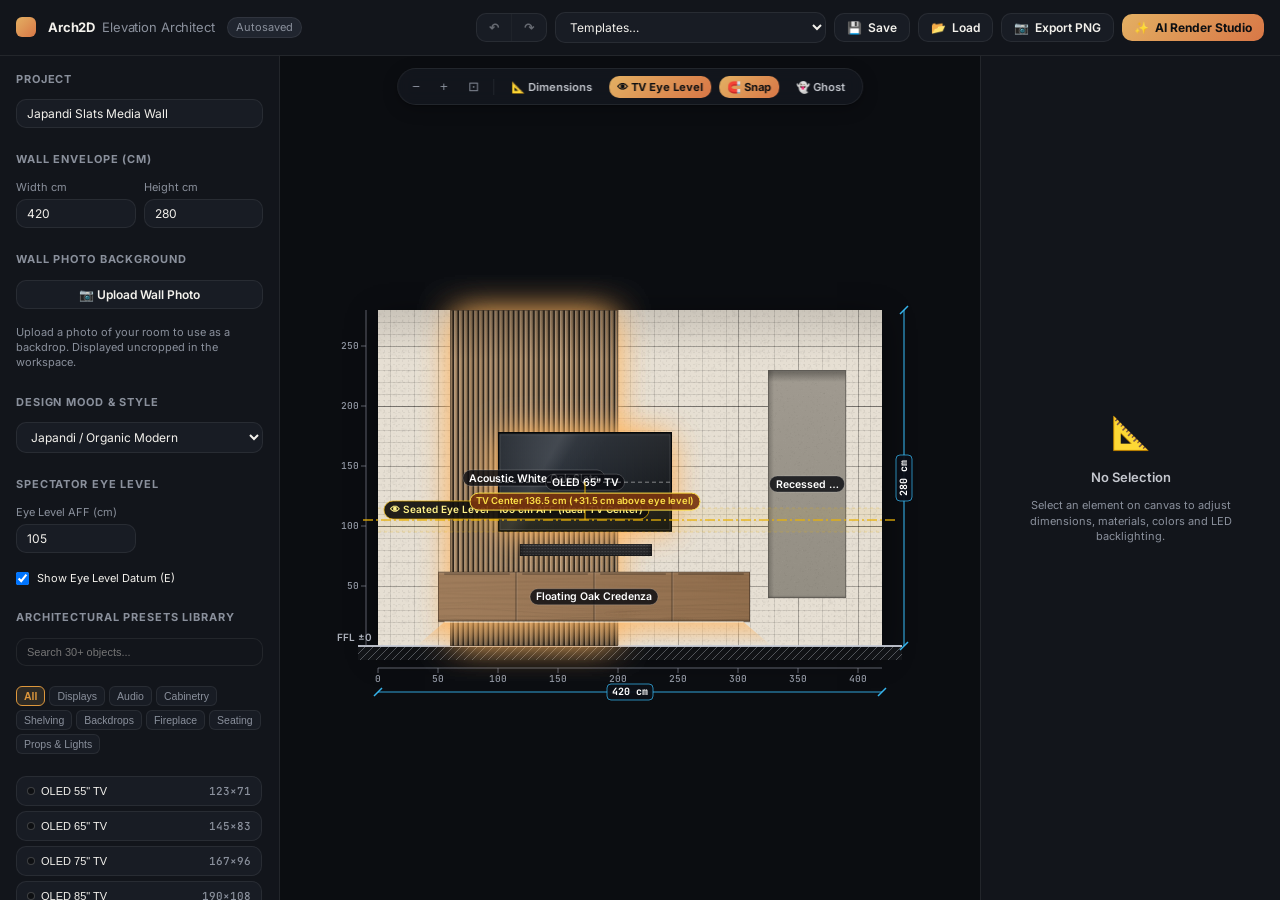
==== commit c6fd6a7f: "feat: multi-part object customization, curated finish palettes, and expanded 54+ furniture catalog" ====
--- a/index.html
+++ b/index.html
@@ -453,6 +453,113 @@
   background: var(--brass-soft);
   color: var(--brass-strong);
   font-weight: 600;
+}
+
+/* Multi-Part Material Zone Tabs */
+.mat-zone-tabs {
+  display: flex;
+  background: var(--bg-1);
+  padding: 3px;
+  border-radius: var(--r-md);
+  border: 1px solid var(--line);
+  margin-bottom: 10px;
+  gap: 3px;
+}
+.mat-zone-tab {
+  flex: 1;
+  text-align: center;
+  padding: 6px 6px;
+  font-size: var(--fs-xs);
+  font-weight: 500;
+  color: var(--text-2);
+  background: transparent;
+  border: none;
+  border-radius: var(--r-sm);
+  cursor: pointer;
+  transition: all var(--t-fast);
+}
+.mat-zone-tab:hover {
+  color: var(--text-0);
+}
+.mat-zone-tab.active {
+  background: var(--bg-3);
+  color: var(--brass-strong);
+  font-weight: 600;
+  box-shadow: 0 1px 3px rgba(0, 0, 0, 0.25);
+}
+
+/* Curated Swatch Palette Picker */
+.palette-family-tabs {
+  display: flex;
+  gap: 4px;
+  overflow-x: auto;
+  margin-bottom: 8px;
+  padding-bottom: 2px;
+}
+.palette-family-tabs::-webkit-scrollbar {
+  height: 3px;
+}
+.palette-fam-tab {
+  padding: 3px 6px;
+  font-size: 10.5px;
+  border: 1px solid var(--line);
+  border-radius: var(--r-sm);
+  background: var(--bg-2);
+  color: var(--text-2);
+  cursor: pointer;
+  white-space: nowrap;
+  transition: all var(--t-fast);
+}
+.palette-fam-tab:hover {
+  color: var(--text-0);
+  border-color: var(--line-strong);
+}
+.palette-fam-tab.active {
+  border-color: var(--brass-strong);
+  background: var(--brass-soft);
+  color: var(--brass-strong);
+  font-weight: 600;
+}
+.swatch-grid {
+  display: grid;
+  grid-template-columns: repeat(5, 1fr);
+  gap: 6px;
+  margin-bottom: 8px;
+}
+.swatch-chip {
+  height: 26px;
+  border-radius: var(--r-sm);
+  border: 2px solid transparent;
+  cursor: pointer;
+  position: relative;
+  transition: transform var(--t-fast), border-color var(--t-fast);
+  box-shadow: inset 0 0 0 1px rgba(0, 0, 0, 0.2);
+}
+.swatch-chip:hover {
+  transform: scale(1.12);
+  z-index: 2;
+  border-color: var(--text-0);
+}
+.swatch-chip.active {
+  border-color: var(--cyan);
+  box-shadow: 0 0 0 1px var(--cyan), inset 0 0 0 1px #fff;
+  transform: scale(1.06);
+}
+.swatch-active-label {
+  font-size: 11px;
+  color: var(--text-1);
+  margin-bottom: 8px;
+  display: flex;
+  align-items: center;
+  gap: 6px;
+}
+.swatch-active-dot {
+  width: 10px;
+  height: 10px;
+  border-radius: 50%;
+  border: 1px solid rgba(255, 255, 255, 0.3);
+  display: inline-block;
+  flex-shrink: 0;
 }
 
 /* Stage Area & Canvas */
@@ -1995,6 +2102,397 @@
 })();
 </script>
 <script>
+/* === src/03-furniture.js === */
+/* Arch2D — furniture catalog extension (data only). Adds curated finish palettes,
+   multi-part archetypes (primary vs. secondary material zones + structural params),
+   and the expanded furniture presets. Merges into A.vocab; no behaviour. */
+(function () {
+  'use strict';
+  const A = window.Arch2D;
+  const V = A.vocab;
+
+  /* ---------- Curated finish palettes ---------- */
+  const sw = (id, label, hex, phrase) => ({ id, label, hex, phrase });
+  const palettes = {
+    woods: {
+      label: 'Woods',
+      swatches: [
+        sw('nordic_ash', 'Bleached Nordic Ash', '#dfd3c0', 'bleached pale Nordic white ash timber'),
+        sw('white_oak', 'Natural White Oak', '#c2a37d', 'natural matte-oiled European white oak'),
+        sw('honey_oak', 'Warm Honey Oak', '#b08555', 'warm honey-toned white oak'),
+        sw('teak_amber', 'Golden Burma Teak', '#9c6438', 'warm golden mid-century Burmese teak'),
+        sw('natural_walnut', 'American Black Walnut', '#6e4f38', 'rich natural American black walnut'),
+        sw('smoked_oak', 'Smoked Brown Oak', '#544030', 'kiln-smoked dark brown European oak'),
+        sw('eucalyptus', 'Smoked Eucalyptus', '#42352c', 'deep smoked figured eucalyptus'),
+        sw('wenge_espresso', 'Espresso Stained Oak', '#2d241e', 'deep espresso-stained oak'),
+        sw('ebony_macassar', 'Macassar Ebony', '#241f1c', 'dark striated Macassar ebony'),
+        sw('charred_ash', 'Charred Shou Sugi Ban', '#1a1918', 'charred black Shou Sugi Ban timber'),
+      ],
+    },
+    lacquers: {
+      label: 'Lacquers',
+      swatches: [
+        sw('chalk_white', 'Pure Chalk White', '#f2f0eb', 'crisp chalk-white ultra-matte lacquer'),
+        sw('alabaster', 'Warm Alabaster Ivory', '#e8e2d5', 'soft warm alabaster ivory matte lacquer'),
+        sw('cashmere', 'Cashmere Sand', '#dcd2c0', 'warm cashmere sand soft-touch lacquer'),
+        sw('greige_putty', 'Architectural Greige', '#c7bfb0', 'refined warm greige putty lacquer'),
+        sw('taupe_stone', 'Mushroom Taupe', '#9e9486', 'earthy muted mushroom taupe matte finish'),
+        sw('pebble_grey', 'Warm Pebble Grey', '#85827c', 'balanced warm pebble grey matte lacquer'),
+        sw('sage_olive', 'Muted Sage Olive', '#798272', 'muted organic sage-olive green lacquer'),
+        sw('eucalyptus_grn', 'Deep Botanical Green', '#3b4a3f', 'deep forest green matte lacquer'),
+        sw('fjord_blue', 'Nordic Fjord Blue', '#455363', 'deep muted Nordic fjord slate-blue lacquer'),
+        sw('terracotta', 'Baked Terracotta Clay', '#a6634b', 'warm earthy baked terracotta clay finish'),
+        sw('anthracite', 'Anthracite Charcoal', '#323336', 'deep anthracite charcoal ultra-matte lacquer'),
+        sw('onyx_black', 'Carbon Onyx Black', '#161719', 'velvet carbon onyx matte-black lacquer'),
+      ],
+    },
+    stones: {
+      label: 'Stones',
+      swatches: [
+        sw('calacatta_gold', 'Calacatta Gold', '#efeae0', 'honed Calacatta Oro marble with warm gold and grey veining'),
+        sw('carrara_white', 'Bianco Carrara', '#e3e5e6', 'white Bianco Carrara marble with soft feathery grey veins'),
+        sw('taj_mahal', 'Taj Mahal Quartzite', '#ded4c1', 'creamy Taj Mahal quartzite with delicate caramel veins'),
+        sw('roman_trav', 'Classic Roman Travertine', '#d6c6a5', 'unfilled vein-cut Roman travertine in warm biscuit tones'),
+        sw('limestone_sand', 'Jura Sand Limestone', '#c8bca6', 'honed warm Jura sand limestone'),
+        sw('silver_trav', 'Silver Titanium Travertine', '#969188', 'honed silver-grey titanium travertine with horizontal strata'),
+        sw('pietra_grey', 'Honed Pietra Grey', '#57534e', 'honed charcoal-taupe Pietra Grey marble with fine white streaks'),
+        sw('verde_alpi', 'Verde Alpi Marble', '#26382e', 'deep emerald Verde Alpi marble with white veining'),
+        sw('rosso_levanto', 'Rosso Levanto', '#4a2527', 'deep burgundy Rosso Levanto marble with dramatic white veins'),
+        sw('nero_marquina', 'Nero Marquina Black', '#1b1b1d', 'honed black Nero Marquina marble with high-contrast white veining'),
+      ],
+    },
+    metals: {
+      label: 'Metals & Fabrics',
+      swatches: [
+        sw('champagne_brs', 'Champagne Brass', '#c8ad7d', 'satin brushed champagne brass'),
+        sw('satin_gold', 'Brushed Warm Brass', '#b59153', 'brushed warm architectural brass'),
+        sw('rose_copper', 'Brushed Rose Copper', '#a66e53', 'warm brushed rose copper'),
+        sw('antique_bronze', 'Burnished Bronze', '#5e4b38', 'dark burnished antique bronze'),
+        sw('brushed_nickel', 'Brushed Stainless', '#b2b6ba', 'satin brushed stainless steel'),
+        sw('gunmetal', 'Anodized Gunmetal', '#42464b', 'dark anodized gunmetal titanium'),
+        sw('black_steel', 'Blackened Raw Steel', '#202225', 'matte blackened cold-rolled steel'),
+        sw('oatmeal_linen', 'Oatmeal Belgian Linen', '#cec5b4', 'natural oatmeal Belgian linen weave'),
+        sw('boucle_cream', 'Ivory Bouclé Wool', '#e6dfd1', 'tactile ivory bouclé wool upholstery'),
+        sw('smoked_bronze', 'Smoked Bronze Glass', '#332d28', 'tinted smoked bronze reflective glass'),
+      ],
+    },
+  };
+  const swatchIndex = {};
+  for (const fam of Object.values(palettes)) for (const s of fam.swatches) swatchIndex[s.id] = s;
+
+  /* Which palette tab opens by default for each texture. */
+  const textureFamily = {
+    slats: 'woods', woodgrain: 'woods', fluted: 'woods',
+    matte: 'lacquers', concrete: 'lacquers', niche: 'lacquers',
+    marble: 'stones', travertine: 'stones',
+    metal: 'metals', mirror: 'metals', glass: 'metals', mesh: 'metals', fabric: 'metals', fireplace: 'metals',
+  };
+
+  /* Short material nouns used when a named swatch is applied ("<noun> in <swatch phrase>"). */
+  const textureNoun = {
+    slats: 'fluted timber slats', woodgrain: 'continuous-grain veneer', matte: 'ultra-matte lacquer',
+    glass: 'glass', mesh: 'acoustic mesh', niche: 'lacquered finish', fireplace: 'firebox surround',
+    marble: 'stone slab', travertine: 'travertine stone', fluted: 'micro-fluted paneling',
+    concrete: 'micro-cement', metal: 'brushed metal', fabric: 'upholstery fabric', mirror: 'mirror glass',
+  };
+
+  /* ---------- Multi-part archetypes ----------
+     zones: inspector labels for the two material zones (secondary null = single zone).
+     controls: which structural params the inspector exposes. */
+  const archetypes = {
+    plain: { zones: { primary: 'Material', secondary: null }, controls: [] },
+    niche: {
+      zones: { primary: 'Frame & Shelves', secondary: 'Back Panel' },
+      controls: ['shelves', 'bays', 'frameWidthCm', 'archTop', 'showProps'],
+    },
+    vitrine: {
+      zones: { primary: 'Cabinet Frame', secondary: 'Interior Back' },
+      controls: ['shelves', 'bays', 'frameWidthCm', 'handleStyle', 'archTop', 'showProps'],
+    },
+    cabinet: {
+      zones: { primary: 'Door & Drawer Fronts', secondary: 'Top Slab & Plinth' },
+      controls: ['bays', 'drawers', 'topSlabCm', 'plinthHeightCm', 'handleStyle'],
+    },
+    cladding: { zones: { primary: 'Slats / Ribs', secondary: 'Backing / Reveal' }, controls: ['slatPitch'] },
+    framed: { zones: { primary: 'Surface', secondary: 'Frame' }, controls: ['frameWidthCm', 'archTop'] },
+    fireplace: { zones: { primary: 'Firebox', secondary: 'Surround' }, controls: ['frameWidthCm'] },
+    panelGrid: { zones: { primary: 'Panels', secondary: 'Reveal Trim' }, controls: ['bays', 'shelves'] },
+    silhouette: { zones: { primary: 'Body / Upholstery', secondary: 'Legs / Base / Shade' }, controls: [] },
+  };
+
+  /* Param schema: inspector control definitions + clamping. */
+  const paramSchema = {
+    shelves: { label: 'Shelves / Rows', kind: 'int', min: 0, max: 8, def: 0 },
+    bays: { label: 'Bays / Columns (0 = auto)', kind: 'int', min: 0, max: 6, def: 0 },
+    drawers: { label: 'Drawer Rows', kind: 'int', min: 0, max: 4, def: 0 },
+    frameWidthCm: { label: 'Frame Thickness (cm)', kind: 'num', min: 0, max: 12, def: 3 },
+    topSlabCm: { label: 'Top Slab (cm)', kind: 'num', min: 0, max: 15, def: 0 },
+    plinthHeightCm: { label: 'Plinth / Toe-kick (cm)', kind: 'num', min: 0, max: 20, def: 0 },
+    handleStyle: {
+      label: 'Handles', kind: 'enum', def: 'groove',
+      options: { none: 'Push-Latch', groove: 'Shadow Groove', bar_brass: 'Brass Bar', bar_black: 'Black Bar', knob: 'Knob' },
+    },
+    slatPitch: { label: 'Slat Pitch', kind: 'enum', def: 'standard', options: { fine: 'Fine', standard: 'Standard', wide: 'Wide' } },
+    archTop: { label: 'Arched Top', kind: 'bool', def: false },
+    showProps: { label: 'Styled Decor', kind: 'bool', def: true },
+  };
+
+  const handlePhrase = {
+    none: 'handleless push-latch fronts', groove: 'recessed shadowline finger grooves',
+    bar_brass: 'slim brushed brass bar handles', bar_black: 'slim matte black bar handles', knob: 'small turned knob pulls',
+  };
+
+  /* ---------- Archetype assignment for existing presets ---------- */
+  const patch = {
+    tv_frame: { archetype: 'framed', secondaryTexture: 'woodgrain', secondaryColor: '#c2a37d', secondaryColorId: 'white_oak', params: { frameWidthCm: 4 } },
+    credenza_180: { archetype: 'cabinet', secondaryTexture: 'woodgrain', secondaryColor: '#9a7552', params: { handleStyle: 'groove' } },
+    credenza: { archetype: 'cabinet', secondaryTexture: 'woodgrain', secondaryColor: '#8a6a4a', params: { handleStyle: 'groove' } },
+    bench_plinth: { archetype: 'cabinet', secondaryTexture: 'matte', secondaryColor: '#2d2a27', params: { bays: 1, plinthHeightCm: 6, handleStyle: 'none' } },
+    tower_vert: { archetype: 'cabinet', secondaryTexture: 'matte', secondaryColor: '#c8c0b2', params: { bays: 1, handleStyle: 'none' } },
+    upper: { archetype: 'cabinet', secondaryTexture: 'matte', secondaryColor: '#d9d3c8', params: { handleStyle: 'none' } },
+    credenza_tambour: { archetype: 'cabinet', secondaryTexture: 'woodgrain', secondaryColor: '#7e6347', params: { bays: 1, handleStyle: 'none' } },
+    bookshelf: { archetype: 'niche', texture: 'matte', secondaryTexture: 'matte', secondaryColor: '#b8ae9f', params: { shelves: 3, frameWidthCm: 3 } },
+    niche_bar: { archetype: 'niche', texture: 'matte', secondaryTexture: 'marble', secondaryColor: '#e8e4dc', params: { shelves: 0, frameWidthCm: 3 } },
+    shadow_box: { archetype: 'niche', secondaryTexture: 'matte', secondaryColor: '#a59d90', params: { shelves: 0, frameWidthCm: 2.5 } },
+    slats: { archetype: 'cladding', secondaryTexture: 'fabric', secondaryColor: '#161616', params: { slatPitch: 'standard' } },
+    fireplace: { archetype: 'fireplace', secondaryTexture: 'metal', secondaryColor: '#202225', secondaryColorId: 'black_steel', params: { frameWidthCm: 3 } },
+    fireplace_wide: { archetype: 'fireplace', secondaryTexture: 'metal', secondaryColor: '#202225', secondaryColorId: 'black_steel', params: { frameWidthCm: 3 } },
+    prop_art: { archetype: 'framed', texture: 'concrete', color: '#e5dfd4', secondaryTexture: 'woodgrain', secondaryColor: '#c2a37d', secondaryColorId: 'white_oak', params: { frameWidthCm: 3 } },
+    prop_plant: { archetype: 'silhouette', shape: 'plant', texture: 'matte', color: '#c9bfae', secondaryTexture: 'matte', secondaryColor: '#5f6e52' },
+  };
+  for (const [k, p] of Object.entries(patch)) {
+    if (!V.presets[k]) continue;
+    const { params, ...rest } = p;
+    Object.assign(V.presets[k], rest);
+    if (params) V.presets[k].params = params;
+  }
+
+  /* ---------- New furniture presets ---------- */
+  const add = {
+    // Casegoods & workstations
+    vitrine_tall: {
+      label: 'Tall Glass Vitrine 90cm', category: 'millwork', width: 90, height: 220, y: 0,
+      archetype: 'vitrine', texture: 'woodgrain', color: '#6e4f38', colorId: 'natural_walnut',
+      secondaryTexture: 'matte', secondaryColor: '#c7bfb0', ledHalo: false,
+      params: { shelves: 5, bays: 2, frameWidthCm: 3, handleStyle: 'bar_brass', showProps: true },
+      noun: 'tall glass-front vitrine display cabinet',
+      description: 'A tall glass-front curio vitrine cabinet with slender timber mullions, warm integrated interior LED shelf lighting, and curated ceramics and glassware displayed behind clear glass doors.',
+    },
+    vitrine_low: {
+      label: 'Low Glass Vitrine 120cm', category: 'millwork', width: 120, height: 110, y: 0,
+      archetype: 'vitrine', texture: 'woodgrain', color: '#c2a37d', colorId: 'white_oak',
+      secondaryTexture: 'marble', secondaryColor: '#efeae0', secondaryColorId: 'calacatta_gold',
+      params: { shelves: 2, bays: 2, frameWidthCm: 3, handleStyle: 'bar_brass', showProps: true },
+      noun: 'mid-height glass vitrine cabinet',
+      description: 'A mid-height glass vitrine cabinet with a backlit stone interior back panel, slim glass doors, and softly illuminated display shelves.',
+    },
+    sideboard_180: {
+      label: 'Sideboard / Highboard 180cm', category: 'millwork', width: 180, height: 80, y: 0,
+      archetype: 'cabinet', texture: 'matte', color: '#798272', colorId: 'sage_olive',
+      secondaryTexture: 'marble', secondaryColor: '#efeae0', secondaryColorId: 'calacatta_gold',
+      params: { bays: 3, drawers: 1, topSlabCm: 3, plinthHeightCm: 8, handleStyle: 'bar_brass' },
+      noun: 'floor-standing dining sideboard',
+      description: 'A floor-standing sideboard at 80cm height with three door bays beneath a top drawer row, crowned by a stone countertop slab and resting on a recessed plinth.',
+    },
+    drawer_bank: {
+      label: '2-Drawer Base Module 120cm', category: 'millwork', width: 120, height: 45, y: 0,
+      archetype: 'cabinet', texture: 'matte', color: '#c7bfb0', colorId: 'greige_putty',
+      secondaryTexture: 'woodgrain', secondaryColor: '#c2a37d',
+      params: { bays: 1, drawers: 2, plinthHeightCm: 5, handleStyle: 'groove' },
+      noun: 'modular two-drawer base cabinet',
+      description: 'A modular floor-standing two-drawer base cabinet for composing custom multi-unit credenzas, with deep soft-close drawers and crisp shadow reveals.',
+    },
+    desk_floating: {
+      label: 'Floating Desk 130cm', category: 'millwork', width: 130, height: 12, y: 72,
+      archetype: 'cabinet', texture: 'woodgrain', color: '#c2a37d', colorId: 'white_oak',
+      secondaryTexture: 'woodgrain', secondaryColor: '#c2a37d',
+      params: { bays: 2, drawers: 1, handleStyle: 'groove' },
+      noun: 'cantilevered floating home-office desk',
+      description: 'An integrated cantilevered writing desk mounted at an ergonomic 72cm height, with twin slim drawers and a continuous solid timber top.',
+    },
+    console_vinyl: {
+      label: 'Vinyl & Turntable Console 150cm', category: 'millwork', width: 150, height: 65, y: 0,
+      archetype: 'cabinet', texture: 'woodgrain', color: '#6e4f38', colorId: 'natural_walnut',
+      secondaryTexture: 'metal', secondaryColor: '#202225', secondaryColorId: 'black_steel',
+      params: { bays: 3, drawers: 0, topSlabCm: 2, plinthHeightCm: 10, handleStyle: 'none' },
+      noun: 'audiophile vinyl record console',
+      description: 'A bespoke audiophile console with vertical vinyl record divider slots, a ventilated amplifier bay, and a solid top sized for a turntable, raised on slim steel legs.',
+    },
+    cabinet_arched: {
+      label: 'Arched Bookcase 90cm', category: 'shelving', width: 90, height: 210, y: 0,
+      archetype: 'niche', texture: 'matte', color: '#e8e2d5', colorId: 'alabaster',
+      secondaryTexture: 'travertine', secondaryColor: '#d6c6a5', secondaryColorId: 'roman_trav',
+      params: { shelves: 4, frameWidthCm: 4, archTop: true, showProps: true },
+      noun: 'full-height arched recessed bookcase',
+      description: 'A full-height arched-top recessed bookcase with a curved stone back panel, solid shelves, and curated books and ceramics.',
+    },
+    alcove_logs: {
+      label: 'Firewood Log Alcove', category: 'fireplace', width: 45, height: 120, y: 25,
+      archetype: 'niche', propKind: 'logs', texture: 'metal', color: '#202225', colorId: 'black_steel',
+      secondaryTexture: 'metal', secondaryColor: '#141517',
+      params: { shelves: 0, frameWidthCm: 2, showProps: true },
+      noun: 'recessed firewood log storage alcove',
+      description: 'A vertical blackened-steel lined alcove neatly stacked with split natural oak firewood logs beside the hearth.',
+    },
+
+    // Shelving & wall architecture
+    grid_cubbies: {
+      label: 'Open Cubby Grid 3×3', category: 'shelving', width: 120, height: 120, y: 70,
+      archetype: 'niche', texture: 'woodgrain', color: '#c2a37d', colorId: 'white_oak',
+      secondaryTexture: 'matte', secondaryColor: '#455363', secondaryColorId: 'fjord_blue',
+      params: { shelves: 2, bays: 3, frameWidthCm: 2.5, showProps: true },
+      noun: 'modular open cubby grid shelving',
+      description: 'A modular open grid shelving system of square cubbies with contrasting painted back panels, sparsely styled with books and objects.',
+    },
+    niche_arched: {
+      label: 'Arched Display Alcove', category: 'shelving', width: 75, height: 150, y: 75,
+      archetype: 'niche', texture: 'matte', color: '#e6dfd3',
+      secondaryTexture: 'marble', secondaryColor: '#ded4c1', secondaryColorId: 'taj_mahal',
+      params: { shelves: 2, frameWidthCm: 0, archTop: true, showProps: true },
+      noun: 'arched recessed display alcove',
+      description: 'A softly curved arch-top recessed wall alcove with a stone-lined back, floating shelves, and warm overhead spotlighting.',
+    },
+    pelmet_ceiling: {
+      label: 'Ceiling LED Bulkhead', category: 'backdrops', width: 400, height: 20, y: 260,
+      archetype: 'plain', texture: 'matte', color: '#f2f0eb', colorId: 'chalk_white', ledUnderglow: true,
+      noun: 'dropped ceiling bulkhead pelmet with LED cove',
+      description: 'An architectural dropped ceiling bulkhead running along the top of the wall, with a concealed downward LED cove washing light over the feature wall.',
+    },
+    panel_dado: {
+      label: 'Wainscot Dado Panel', category: 'backdrops', width: 400, height: 105, y: 0,
+      archetype: 'cabinet', texture: 'fluted', color: '#c2a37d', colorId: 'white_oak',
+      secondaryTexture: 'woodgrain', secondaryColor: '#9a7552',
+      params: { bays: 1, topSlabCm: 3, handleStyle: 'none' },
+      noun: 'half-height wainscot dado paneling',
+      description: 'Lower-wall wainscot dado paneling with vertical reeding and a solid timber capping ledge.',
+    },
+    column_pillar: {
+      label: 'Architectural Pillar', category: 'backdrops', width: 30, height: 280, y: 0,
+      archetype: 'plain', texture: 'travertine', color: '#d6c6a5', colorId: 'roman_trav',
+      noun: 'full-height architectural pilaster column',
+      description: 'A full-height architectural pilaster column clad in honed stone, dividing the wall into balanced zones.',
+    },
+    panel_acoustic: {
+      label: 'Acoustic Wall Tiles', category: 'backdrops', width: 120, height: 180, y: 50,
+      archetype: 'panelGrid', texture: 'fabric', color: '#cec5b4', colorId: 'oatmeal_linen',
+      secondaryTexture: 'metal', secondaryColor: '#5e4b38', secondaryColorId: 'antique_bronze',
+      params: { bays: 2, shelves: 3 },
+      noun: 'upholstered acoustic wall panel array',
+      description: 'An array of sound-absorbing upholstered linen wall tiles with softly beveled seams and slim bronze reveal trims.',
+    },
+
+    // Seating silhouettes
+    bench_upholst: {
+      label: 'Upholstered Bench 140cm', category: 'seating', width: 140, height: 45, y: 0,
+      archetype: 'silhouette', shape: 'bench', texture: 'fabric', color: '#e6dfd1', colorId: 'boucle_cream',
+      secondaryTexture: 'woodgrain', secondaryColor: '#6e4f38', secondaryColorId: 'natural_walnut',
+      noun: 'low upholstered cushion bench',
+      description: 'A low architectural bench with a tactile upholstered seat cushion resting on a solid timber base.',
+    },
+    chair_lounge: {
+      label: 'Lounge Chair', category: 'seating', width: 82, height: 74, y: 0,
+      archetype: 'silhouette', shape: 'lounge', texture: 'fabric', color: '#e6dfd1', colorId: 'boucle_cream',
+      secondaryTexture: 'woodgrain', secondaryColor: '#9c6438', secondaryColorId: 'teak_amber',
+      noun: 'low sculptural lounge armchair',
+      description: 'A designer low-profile sculptural lounge armchair with rounded upholstered cushions on a warm timber frame.',
+    },
+    chair_desk: {
+      label: 'Desk Chair', category: 'seating', width: 58, height: 80, y: 0,
+      archetype: 'silhouette', shape: 'chair', texture: 'fabric', color: '#85827c',
+      secondaryTexture: 'metal', secondaryColor: '#202225', secondaryColorId: 'black_steel',
+      noun: 'minimalist upholstered desk chair',
+      description: 'A minimalist upholstered task chair with a slim metal frame, positioned at the desk.',
+    },
+    sofa_elevation: {
+      label: '3-Seater Sofa 240cm', category: 'seating', width: 240, height: 78, y: 0,
+      archetype: 'silhouette', shape: 'sofa', texture: 'fabric', color: '#cec5b4', colorId: 'oatmeal_linen',
+      secondaryTexture: 'woodgrain', secondaryColor: '#2d241e',
+      noun: 'low-slung three-seater sofa',
+      description: 'A low-slung contemporary three-seater sofa with deep linen cushions and a recessed dark plinth base, giving the room human scale.',
+    },
+
+    // Lighting, mirrors & decor
+    mirror_arch: {
+      label: 'Arched Mirror', category: 'props', width: 75, height: 185, y: 0,
+      archetype: 'framed', texture: 'mirror', color: '#35302c',
+      secondaryTexture: 'metal', secondaryColor: '#b59153', secondaryColorId: 'satin_gold',
+      params: { frameWidthCm: 2, archTop: true },
+      noun: 'arched full-length mirror',
+      description: 'A full-length arched smoked bronze mirror in a slim brushed brass frame.',
+    },
+    lamp_floor: {
+      label: 'Floor Lamp', category: 'props', width: 40, height: 165, y: 0,
+      archetype: 'silhouette', shape: 'floorLamp', texture: 'metal', color: '#b59153', colorId: 'satin_gold',
+      secondaryTexture: 'fabric', secondaryColor: '#e8e2d5', ledHalo: true,
+      noun: 'slender sculptural floor lamp',
+      description: 'A slender sculptural brass floor lamp with a warm glowing linen drum shade.',
+    },
+    lamp_table: {
+      label: 'Table Lamp', category: 'props', width: 28, height: 42, y: 63,
+      archetype: 'silhouette', shape: 'tableLamp', texture: 'marble', color: '#e3e5e6',
+      secondaryTexture: 'fabric', secondaryColor: '#e8e2d5', ledHalo: true,
+      noun: 'sculptural stone table lamp',
+      description: 'A sculptural table lamp with a carved stone base and a warm glowing fabric shade, sitting on the console top.',
+    },
+    light_pendant: {
+      label: 'Pendant Light', category: 'props', width: 22, height: 95, y: 185,
+      archetype: 'silhouette', shape: 'pendant', texture: 'metal', color: '#202225',
+      secondaryTexture: 'glass', secondaryColor: '#f0e0c0', ledUnderglow: true,
+      noun: 'suspended ceiling pendant light',
+      description: 'A suspended cylindrical pendant light hanging from the ceiling on a slim cord, casting a warm downward glow.',
+    },
+    prop_turntable: {
+      label: 'Turntable & Amp', category: 'props', width: 45, height: 16, y: 63,
+      archetype: 'silhouette', shape: 'turntable', texture: 'woodgrain', color: '#6e4f38',
+      secondaryTexture: 'metal', secondaryColor: '#b2b6ba',
+      noun: 'hi-fi vinyl turntable',
+      description: 'An audiophile walnut-plinth vinyl turntable with a brushed aluminium tonearm sitting on the console.',
+    },
+    prop_decor_set: {
+      label: 'Console Decor Set', category: 'props', width: 55, height: 28, y: 63,
+      archetype: 'silhouette', shape: 'decor', texture: 'matte', color: '#e8e2d5',
+      secondaryTexture: 'matte', secondaryColor: '#7d6b5d',
+      noun: 'curated console decor arrangement',
+      description: 'A curated stack of coffee-table art books beside a sculptural ceramic vessel with dried botanicals.',
+    },
+  };
+  Object.assign(V.presets, add);
+
+  if (V.categories && !V.categories.seating) {
+    const cats = {};
+    for (const [k, c] of Object.entries(V.categories)) {
+      if (k === 'props') cats.seating = { label: 'Seating', icon: '🛋️' };
+      cats[k] = c;
+    }
+    for (const k of Object.keys(V.categories)) delete V.categories[k];
+    Object.assign(V.categories, cats);
+  }
+
+  /* Effective params for a preset/element: schema defaults ← preset params ← element params. */
+  function resolveParams(presetKey, raw) {
+    const p = V.presets[presetKey] || {};
+    const arche = archetypes[p.archetype || 'plain'] || archetypes.plain;
+    const out = {};
+    const keys = new Set([...arche.controls, ...Object.keys(p.params || {})]);
+    for (const k of keys) {
+      const sc = paramSchema[k];
+      if (!sc) continue;
+      let v = raw && raw[k] !== undefined ? raw[k] : p.params && p.params[k] !== undefined ? p.params[k] : sc.def;
+      if (sc.kind === 'int' || sc.kind === 'num') {
+        v = Number(v);
+        if (!Number.isFinite(v)) v = sc.def;
+        v = Math.min(sc.max, Math.max(sc.min, sc.kind === 'int' ? Math.round(v) : v));
+      } else if (sc.kind === 'bool') v = !!v;
+      else if (sc.kind === 'enum' && !(v in sc.options)) v = sc.def;
+      out[k] = v;
+    }
+    return out;
+  }
+
+  Object.assign(V, { palettes, swatchIndex, textureFamily, textureNoun, archetypes, paramSchema, handlePhrase, resolveParams });
+})();
+</script>
+<script>
 /* === src/state.js === */
 /* Arch2D — WS1: state store, selection and undo/redo history (project.md §3.5, §5). */
 (function () {
@@ -2048,6 +2546,12 @@
     const type = V.presets[raw.type] ? raw.type : 'custom';
     const preset = V.presets[type];
     const texture = V.textures[raw.texture] ? raw.texture : preset.texture;
+    const arche = (V.archetypes && V.archetypes[preset.archetype || 'plain']) || { zones: {} };
+    const hasSecondary = !!(arche.zones && arche.zones.secondary);
+    const secondaryTexture = hasSecondary
+      ? V.textures[raw.secondaryTexture] ? raw.secondaryTexture : preset.secondaryTexture || texture
+      : null;
+    const swatchId = (id) => (typeof id === 'string' && V.swatchIndex && V.swatchIndex[id] ? id : null);
     return {
       id: typeof raw.id === 'string' && raw.id ? raw.id : uid(),
       type,
@@ -2058,6 +2562,13 @@
       height: Math.max(V.config.minSizeCm, num(raw.height, preset.height)),
       texture,
       color: isHex(raw.color) ? raw.color.toLowerCase() : V.textures[texture].defaultColor,
+      colorId: swatchId(raw.colorId),
+      secondaryTexture,
+      secondaryColor: hasSecondary
+        ? isHex(raw.secondaryColor) ? raw.secondaryColor.toLowerCase() : preset.secondaryColor || V.textures[secondaryTexture].defaultColor
+        : null,
+      secondaryColorId: hasSecondary ? swatchId(raw.secondaryColorId) : null,
+      params: V.resolveParams ? V.resolveParams(type, raw.params) : {},
       opacity: clamp(num(raw.opacity, 1), 0.05, 1),
       ledHalo: !!raw.ledHalo,
       ledTemp: raw.ledTemp === 4000 ? 4000 : 3000,
@@ -2197,6 +2708,11 @@
             height: p.height,
             texture: p.texture,
             color: p.color,
+            colorId: p.colorId || null,
+            secondaryTexture: p.secondaryTexture,
+            secondaryColor: p.secondaryColor,
+            secondaryColorId: p.secondaryColorId || null,
+            params: p.params ? Object.assign({}, p.params) : undefined,
             x: Math.round((state.wallWidth - (partial.width || p.width)) / 2),
             y: p.y,
             ledHalo: !!p.ledHalo,
@@ -3711,9 +4227,9 @@
           ctx.stroke();
         }
       }
-      doorSplits(ctx, w, h, s, c);
+      if (!el._bare) doorSplits(ctx, w, h, s, c);
       // recessed handle groove along the top
-      if (h / s >= 25 && w / s >= 60) {
+      if (!el._bare && h / s >= 25 && w / s >= 60) {
         const gy = Math.max(2, 2.5 * s);
         ctx.fillStyle = U.rgba(U.shade(c, -0.7), 0.55);
         ctx.fillRect(0, gy, w, Math.max(1, 0.6 * s));
@@ -3730,7 +4246,7 @@
       ctx.fillStyle = g;
       ctx.fillRect(0, 0, w, h);
       noise(ctx, w, h, rand, 0.12, 0.035);
-      doorSplits(ctx, w, h, s, c);
+      if (!el._bare) doorSplits(ctx, w, h, s, c);
       edgeShading(ctx, w, h, s);
     },
 
@@ -4206,11 +4722,16 @@
     },
   };
 
+  function paintSurface(ctx, el, w, h, s, time) {
+    (painters[el.texture] || painters.matte)(ctx, el, w, h, s, time);
+  }
   function paint(ctx, el, w, h, s, time) {
-    (painters[el.texture] || painters.matte)(ctx, el, w, h, s, time);
+    if (A.parts && A.parts.paint(ctx, el, w, h, s, time)) return;
+    paintSurface(ctx, el, w, h, s, time);
   }
 
   const textures = {
+    paintSurface,
     list() {
       return Object.entries(A.vocab.textures).map(([id, t]) => ({ id, label: t.label }));
     },
@@ -4235,7 +4756,10 @@
       }
       const m = ctx.getTransform();
       const scale = Math.max(1, Math.hypot(m.a, m.b));
-      const key = [el.id, el.texture, el.color, Math.round(w), Math.round(h), s.toFixed(3), scale.toFixed(2)].join('|');
+      const key = [
+        el.id, el.texture, el.color, el.secondaryTexture || '', el.secondaryColor || '', JSON.stringify(el.params || {}),
+        Math.round(w), Math.round(h), s.toFixed(3), scale.toFixed(2),
+      ].join('|');
       let tile = cache.get(key);
       if (tile) {
         cache.delete(key);
@@ -4259,6 +4783,602 @@
   };
 
   A.textures = textures;
+})();
+</script>
+<script>
+/* === src/parts.js === */
+/* Arch2D — multi-part furniture painters. Composes the procedural texture painters
+   (A.textures.paintSurface) into objects with a primary and a secondary material zone
+   plus structural parameters (shelves, bays, drawers, slabs, plinths, arches, handles).
+   Pure Canvas 2D, deterministic per element id. Draws into (0,0,w,h). */
+(function () {
+  'use strict';
+  const A = window.Arch2D;
+  const U = A.util;
+  const V = A.vocab;
+
+  /* ---------- helpers ---------- */
+  // Textures that carry their own internal structure are flattened when used as a sub-surface.
+  const flat = (tex) => (tex === 'niche' ? 'matte' : tex);
+
+  function surf(ctx, el, tex, color, x, y, w, h, s, time, salt) {
+    if (w < 0.5 || h < 0.5) return;
+    ctx.save();
+    ctx.beginPath();
+    ctx.rect(x, y, w, h);
+    ctx.clip();
+    ctx.translate(x, y);
+    const sub = Object.assign({}, el, { texture: flat(tex), color, id: el.id + '|' + (salt || ''), _bare: true });
+    A.textures.paintSurface(ctx, sub, w, h, s, time);
+    ctx.restore();
+  }
+  const prim = (ctx, el, x, y, w, h, s, t, salt) => surf(ctx, el, el.texture, el.color, x, y, w, h, s, t, 'p' + (salt || ''));
+  const sec = (ctx, el, x, y, w, h, s, t, salt) =>
+    surf(ctx, el, el.secondaryTexture || el.texture, el.secondaryColor || U.shade(el.color, -0.25), x, y, w, h, s, t, 's' + (salt || ''));
+
+  function archPath(ctx, x, y, w, h) {
+    const ry = Math.min(w / 2, h);
+    ctx.beginPath();
+    ctx.moveTo(x, y + h);
+    ctx.lineTo(x, y + ry);
+    ctx.ellipse(x + w / 2, y + ry, w / 2, ry, 0, Math.PI, 0);
+    ctx.lineTo(x + w, y + h);
+    ctx.closePath();
+  }
+  function shapePath(ctx, x, y, w, h, arch) {
+    if (arch) archPath(ctx, x, y, w, h);
+    else {
+      ctx.beginPath();
+      ctx.rect(x, y, w, h);
+    }
+  }
+  function roundRect(ctx, x, y, w, h, r) {
+    r = Math.max(0, Math.min(r, w / 2, h / 2));
+    ctx.beginPath();
+    ctx.moveTo(x + r, y);
+    ctx.arcTo(x + w, y, x + w, y + h, r);
+    ctx.arcTo(x + w, y + h, x, y + h, r);
+    ctx.arcTo(x, y + h, x, y, r);
+    ctx.arcTo(x, y, x + w, y, r);
+    ctx.closePath();
+  }
+  /** Paint a material clipped to an arbitrary path built by pathFn(ctx). */
+  function fillWith(ctx, pathFn, paint) {
+    ctx.save();
+    ctx.beginPath();
+    pathFn(ctx);
+    ctx.clip();
+    paint();
+    ctx.restore();
+  }
+  function insetShadow(ctx, x, y, w, h, s) {
+    let g = ctx.createLinearGradient(0, y, 0, y + Math.min(h, 10 * s));
+    g.addColorStop(0, 'rgba(0,0,0,0.38)');
+    g.addColorStop(1, 'rgba(0,0,0,0)');
+    ctx.fillStyle = g;
+    ctx.fillRect(x, y, w, Math.min(h, 10 * s));
+    g = ctx.createLinearGradient(x, 0, x + Math.min(w, 5 * s), 0);
+    g.addColorStop(0, 'rgba(0,0,0,0.22)');
+    g.addColorStop(1, 'rgba(0,0,0,0)');
+    ctx.fillStyle = g;
+    ctx.fillRect(x, y, Math.min(w, 5 * s), h);
+  }
+  function seam(ctx, x1, y1, x2, y2, color, s) {
+    ctx.save();
+    ctx.strokeStyle = U.rgba(U.shade(color, -0.6), 0.7);
+    ctx.lineWidth = Math.max(1, 0.3 * s);
+    ctx.beginPath();
+    ctx.moveTo(x1, y1);
+    ctx.lineTo(x2, y2);
+    ctx.stroke();
+    ctx.strokeStyle = 'rgba(255,255,255,0.12)';
+    ctx.lineWidth = 1;
+    ctx.beginPath();
+    ctx.moveTo(x1 + (x1 === x2 ? 1 : 0), y1 + (y1 === y2 ? 1 : 0));
+    ctx.lineTo(x2 + (x1 === x2 ? 1 : 0), y2 + (y1 === y2 ? 1 : 0));
+    ctx.stroke();
+    ctx.restore();
+  }
+  function autoBays(p, wCm, pitchCm) {
+    return p.bays > 0 ? p.bays : Math.max(1, Math.round(wCm / pitchCm));
+  }
+  const rngFor = (el, salt) => U.rng(U.hashString(el.id + '|' + salt));
+
+  /* ---------- decor inside compartments ---------- */
+  const BOOK_PALETTE = ['#7d6b5d', '#a79584', '#5d6a72', '#b9a88f', '#8b5e4a', '#3f4a52', '#d8cfc0'];
+  function drawDecor(ctx, rand, x, floorY, cw, bayH, s) {
+    if (bayH / s < 14 || cw / s < 14) return;
+    let bx = x + cw * (0.1 + rand() * 0.15);
+    const end = x + cw * (0.45 + rand() * 0.25);
+    while (bx < end) {
+      const bw = (2 + rand() * 2.5) * s;
+      const bh = Math.min(bayH * 0.82, (16 + rand() * 9) * s);
+      ctx.fillStyle = BOOK_PALETTE[Math.floor(rand() * BOOK_PALETTE.length)];
+      ctx.fillRect(bx, floorY - bh, bw, bh);
+      bx += bw + 0.3 * s;
+    }
+    if (rand() < 0.75 && end + 12 * s < x + cw) {
+      const vh = Math.min(bayH * 0.7, (11 + rand() * 9) * s);
+      const vw = vh * (0.45 + rand() * 0.25);
+      const vx = end + (5 + rand() * 4) * s + vw / 2;
+      ctx.fillStyle = rand() < 0.5 ? '#e9e3d8' : '#3b3633';
+      ctx.beginPath();
+      ctx.ellipse(vx, floorY - vh / 2, vw / 2, vh / 2, 0, 0, Math.PI * 2);
+      ctx.fill();
+    }
+  }
+  function drawLogs(ctx, rand, x, y, w, h, s) {
+    const r = Math.max(2, 5.5 * s);
+    ctx.save();
+    ctx.beginPath();
+    ctx.rect(x, y, w, h);
+    ctx.clip();
+    let row = 0;
+    for (let cy = y + h - r; cy > y - r; cy -= r * 1.75, row++) {
+      for (let cx = x + r + (row % 2 ? r : 0); cx < x + w + r; cx += r * 2.05) {
+        const rr = r * (0.85 + rand() * 0.25);
+        const tone = ['#8a6a4a', '#9c7a55', '#7a5a3c', '#a88660'][Math.floor(rand() * 4)];
+        ctx.fillStyle = U.shade(tone, -0.35);
+        ctx.beginPath();
+        ctx.arc(cx, cy, rr, 0, Math.PI * 2);
+        ctx.fill();
+        ctx.fillStyle = tone;
+        ctx.beginPath();
+        ctx.arc(cx, cy, rr * 0.82, 0, Math.PI * 2);
+        ctx.fill();
+        ctx.strokeStyle = U.rgba(U.shade(tone, -0.4), 0.5);
+        ctx.lineWidth = Math.max(0.5, 0.2 * s);
+        ctx.beginPath();
+        ctx.arc(cx, cy, rr * 0.45, 0, Math.PI * 2);
+        ctx.stroke();
+      }
+    }
+    ctx.restore();
+  }
+
+  /* ---------- handles ---------- */
+  function drawHandle(ctx, style, x, y, w, h, s, isDrawer, hingeLeft) {
+    if (style === 'none' || w < 4 || h < 4) return;
+    ctx.save();
+    if (style === 'groove') {
+      ctx.fillStyle = 'rgba(0,0,0,0.45)';
+      ctx.fillRect(x + w * 0.08, y + Math.max(1, 1.5 * s), w * 0.84, Math.max(1, 0.6 * s));
+    } else if (style === 'knob') {
+      const r = Math.max(1.2, 1.2 * s);
+      const cx = isDrawer ? x + w / 2 : hingeLeft ? x + w - 4 * s : x + 4 * s;
+      const cy = isDrawer ? y + h / 2 : y + Math.min(h * 0.25, 12 * s);
+      ctx.fillStyle = '#b59153';
+      ctx.beginPath();
+      ctx.arc(cx, cy, r, 0, Math.PI * 2);
+      ctx.fill();
+    } else {
+      ctx.fillStyle = style === 'bar_brass' ? '#c2a061' : '#1b1c1e';
+      const t = Math.max(1, 0.8 * s);
+      if (isDrawer) {
+        const bw = Math.min(w * 0.4, 30 * s);
+        ctx.fillRect(x + (w - bw) / 2, y + h / 2 - t / 2, bw, t);
+      } else {
+        const bh = Math.min(h * 0.35, 25 * s);
+        const bx = hingeLeft ? x + w - 3.5 * s : x + 3.5 * s - t;
+        ctx.fillRect(bx, y + Math.min(h * 0.12, 6 * s), t, bh);
+      }
+    }
+    ctx.restore();
+  }
+
+  /* ---------- archetype painters ---------- */
+  function niche(ctx, el, w, h, s, time, opts) {
+    const p = el.params || {};
+    const preset = V.presets[el.type] || {};
+    const isVitrine = opts && opts.vitrine;
+    const f = p.frameWidthCm > 0 ? Math.max(1, p.frameWidthCm * s) : 0;
+    const arch = !!p.archTop;
+    const ix = f, iy = f, iw = Math.max(0, w - 2 * f), ih = Math.max(0, h - 2 * f);
+
+    fillWith(ctx, (c) => shapePath(c, 0, 0, w, h, arch), () => {
+      if (f > 0) prim(ctx, el, 0, 0, w, h, s, time, 'frame');
+      fillWith(ctx, (c) => shapePath(c, ix, iy, iw, ih, arch), () => {
+        sec(ctx, el, ix, iy, iw, ih, s, time, 'back');
+        insetShadow(ctx, ix, iy, iw, ih, s);
+      });
+    });
+    if (iw < 2 || ih < 2) return;
+
+    const rand = rngFor(el, 'decor');
+    if (preset.propKind === 'logs') {
+      if (p.showProps) drawLogs(ctx, rand, ix, iy, iw, ih, s);
+      return;
+    }
+
+    const bays = autoBays(p, iw / s, isVitrine ? 50 : 999);
+    const rows = Math.max(1, (p.shelves || 0) + 1);
+    const plank = Math.max(1.2, 2.5 * s);
+    const divider = Math.max(1, Math.min(2.5 * s, f || 2 * s));
+    const archClearance = arch ? Math.min(iw / 2, ih) * 0.6 : 0; // keep shelves out of the arch crown
+    const usableTop = iy + archClearance;
+    const usableH = iy + ih - usableTop;
+    const colW = (iw - divider * (bays - 1)) / bays;
+
+    // vertical dividers
+    for (let b = 1; b < bays; b++) {
+      const dx = ix + b * colW + (b - 1) * divider;
+      fillWith(ctx, (c) => shapePath(c, ix, iy, iw, ih, arch), () => prim(ctx, el, dx, iy, divider, ih, s, time, 'div' + b));
+    }
+    // shelves + decor per compartment
+    const rowH = usableH / rows;
+    for (let r = 0; r < rows; r++) {
+      const floorY = usableTop + rowH * (r + 1) - (r < rows - 1 ? plank : 0);
+      if (r < rows - 1) {
+        prim(ctx, el, ix, floorY, iw, plank, s, time, 'shelf' + r);
+        const g = ctx.createLinearGradient(0, floorY + plank, 0, floorY + plank + 4 * s);
+        g.addColorStop(0, 'rgba(0,0,0,0.28)');
+        g.addColorStop(1, 'rgba(0,0,0,0)');
+        ctx.fillStyle = g;
+        ctx.fillRect(ix, floorY + plank, iw, 4 * s);
+      }
+      if (p.showProps) {
+        const bayTop = r === 0 ? usableTop : usableTop + rowH * r;
+        for (let b = 0; b < bays; b++) drawDecor(ctx, rand, ix + b * (colW + divider), floorY, colW, floorY - bayTop, s);
+      }
+    }
+
+    if (isVitrine) {
+      // glass doors with slim mullions + sheen, one per bay
+      const m = Math.max(1, 1.2 * s);
+      for (let b = 0; b < bays; b++) {
+        const dx = ix + b * (colW + divider), dw = colW;
+        fillWith(ctx, (c) => shapePath(c, ix, iy, iw, ih, arch), () => {
+          ctx.fillStyle = 'rgba(205,222,232,0.10)';
+          ctx.fillRect(dx, iy, dw, ih);
+          const sh = ctx.createLinearGradient(dx, iy, dx + dw, iy + ih * 0.6);
+          sh.addColorStop(0, 'rgba(255,255,255,0)');
+          sh.addColorStop(0.35, 'rgba(255,255,255,0.16)');
+          sh.addColorStop(0.45, 'rgba(255,255,255,0.03)');
+          sh.addColorStop(1, 'rgba(255,255,255,0)');
+          ctx.fillStyle = sh;
+          ctx.fillRect(dx, iy, dw, ih);
+          ctx.strokeStyle = U.rgba(U.shade(el.color, -0.2), 0.95);
+          ctx.lineWidth = m;
+          ctx.strokeRect(dx + m / 2, iy + m / 2, dw - m, ih - m);
+        });
+        drawHandle(ctx, p.handleStyle, dx, iy + ih * 0.35, dw, ih * 0.6, s, false, b % 2 === 0);
+      }
+    }
+  }
+
+  function cabinet(ctx, el, w, h, s, time) {
+    const p = el.params || {};
+    const top = Math.min(h * 0.4, (p.topSlabCm || 0) * s);
+    const plinth = Math.min(h * 0.4, (p.plinthHeightCm || 0) * s);
+    const bodyY = top, bodyH = Math.max(0, h - top - plinth);
+
+    // recessed plinth / legs
+    if (plinth > 0) {
+      const inset = Math.min(w * 0.08, 4 * s);
+      sec(ctx, el, inset, h - plinth, w - inset * 2, plinth, s, time, 'plinth');
+      ctx.fillStyle = 'rgba(0,0,0,0.35)';
+      ctx.fillRect(inset, h - plinth, w - inset * 2, plinth);
+    }
+    // body fronts
+    prim(ctx, el, 0, bodyY, w, bodyH, s, time, 'body');
+    // top slab
+    if (top > 0) {
+      const over = Math.min(1.5 * s, w * 0.02);
+      sec(ctx, el, -over, 0, w + over * 2, top, s, time, 'top');
+      ctx.fillStyle = 'rgba(255,255,255,0.18)';
+      ctx.fillRect(-over, 0, w + over * 2, Math.max(1, 0.3 * s));
+      const g = ctx.createLinearGradient(0, top, 0, top + 3 * s);
+      g.addColorStop(0, 'rgba(0,0,0,0.3)');
+      g.addColorStop(1, 'rgba(0,0,0,0)');
+      ctx.fillStyle = g;
+      ctx.fillRect(0, top, w, 3 * s);
+    }
+    if (bodyH < 3) return;
+
+    // drawer rows on top, door bays below
+    const nDr = p.drawers || 0;
+    const bays = autoBays(p, w / s, 60);
+    let drawerH = nDr ? Math.min(20 * s, bodyH / nDr) : 0;
+    let doorsH = bodyH - drawerH * nDr;
+    if (doorsH < 8 * s) {
+      drawerH = nDr ? bodyH / nDr : 0;
+      doorsH = nDr ? 0 : bodyH;
+    }
+    const style = p.handleStyle || 'groove';
+    for (let d = 0; d < nDr; d++) {
+      const dy = bodyY + d * drawerH;
+      if (d > 0) seam(ctx, 0, dy, w, dy, el.color, s);
+      drawHandle(ctx, style, 0, dy, w, drawerH, s, true);
+    }
+    if (doorsH > 0) {
+      const dy = bodyY + nDr * drawerH;
+      if (nDr) seam(ctx, 0, dy, w, dy, el.color, s);
+      const bw = w / bays;
+      for (let b = 0; b < bays; b++) {
+        if (b > 0) seam(ctx, b * bw, dy, b * bw, dy + doorsH, el.color, s);
+        drawHandle(ctx, style, b * bw, dy, bw, doorsH, s, bays === 1 || doorsH < 18 * s, b % 2 === 0);
+      }
+    }
+    // body depth shading
+    const g = ctx.createLinearGradient(0, bodyY + bodyH - 2 * s, 0, bodyY + bodyH);
+    g.addColorStop(0, 'rgba(0,0,0,0)');
+    g.addColorStop(1, 'rgba(0,0,0,0.22)');
+    ctx.fillStyle = g;
+    ctx.fillRect(0, bodyY + bodyH - 2 * s, w, 2 * s);
+  }
+
+  const PITCH = { fine: [2, 0.7], standard: [3, 1.2], wide: [6, 2] };
+  function cladding(ctx, el, w, h, s, time) {
+    const p = el.params || {};
+    sec(ctx, el, 0, 0, w, h, s, time, 'back');
+    ctx.fillStyle = 'rgba(0,0,0,0.25)';
+    ctx.fillRect(0, 0, w, h);
+    let [slat, gap] = PITCH[p.slatPitch] || PITCH.standard;
+    slat *= s;
+    gap *= s;
+    if (slat + gap < 4) {
+      const k = 4 / (slat + gap);
+      slat *= k;
+      gap *= k;
+    }
+    const pitch = slat + gap;
+    const n = Math.ceil(w / pitch);
+    const off = (w - n * pitch + gap) / 2;
+    const rand = rngFor(el, 'slat');
+    for (let i = 0; i < n; i++) {
+      const x = off + i * pitch;
+      prim(ctx, el, x, 0, slat, h, s, time, 'slat' + (i % 7));
+      const g = ctx.createLinearGradient(x, 0, x + slat, 0);
+      g.addColorStop(0, 'rgba(255,255,255,0.14)');
+      g.addColorStop(0.35, 'rgba(255,255,255,0)');
+      g.addColorStop(1, `rgba(0,0,0,${0.22 + rand() * 0.08})`);
+      ctx.fillStyle = g;
+      ctx.fillRect(x, 0, slat, h);
+    }
+    const v = ctx.createLinearGradient(0, 0, 0, h);
+    v.addColorStop(0, 'rgba(0,0,0,0.12)');
+    v.addColorStop(0.15, 'rgba(0,0,0,0)');
+    v.addColorStop(0.9, 'rgba(0,0,0,0)');
+    v.addColorStop(1, 'rgba(0,0,0,0.16)');
+    ctx.fillStyle = v;
+    ctx.fillRect(0, 0, w, h);
+  }
+
+  function framed(ctx, el, w, h, s, time) {
+    const p = el.params || {};
+    const f = Math.max(0, (p.frameWidthCm || 0) * s);
+    const arch = !!p.archTop;
+    fillWith(ctx, (c) => shapePath(c, 0, 0, w, h, arch), () => {
+      sec(ctx, el, 0, 0, w, h, s, time, 'frame');
+      fillWith(ctx, (c) => shapePath(c, f, f, w - 2 * f, h - 2 * f, arch), () => prim(ctx, el, f, f, w - 2 * f, h - 2 * f, s, time, 'face'));
+    });
+    if (f > 0) {
+      ctx.save();
+      shapePath(ctx, f, f, w - 2 * f, h - 2 * f, arch);
+      ctx.strokeStyle = 'rgba(0,0,0,0.35)';
+      ctx.lineWidth = Math.max(1, 0.4 * s);
+      ctx.stroke();
+      shapePath(ctx, 0.5, 0.5, w - 1, h - 1, arch);
+      ctx.strokeStyle = 'rgba(255,255,255,0.18)';
+      ctx.lineWidth = 1;
+      ctx.stroke();
+      ctx.restore();
+    }
+  }
+
+  function fireplace(ctx, el, w, h, s, time) {
+    const p = el.params || {};
+    const f = Math.min(w / 4, h / 4, Math.max(0, (p.frameWidthCm || 0) * s));
+    if (f > 0) sec(ctx, el, 0, 0, w, h, s, time, 'surround');
+    ctx.save();
+    ctx.beginPath();
+    ctx.rect(f, f, w - 2 * f, h - 2 * f);
+    ctx.clip();
+    ctx.translate(f, f);
+    A.textures.paintSurface(ctx, Object.assign({}, el, { _bare: true }), w - 2 * f, h - 2 * f, s, time);
+    ctx.restore();
+  }
+
+  function panelGrid(ctx, el, w, h, s, time) {
+    const p = el.params || {};
+    sec(ctx, el, 0, 0, w, h, s, time, 'trim');
+    const cols = Math.max(1, p.bays || 2), rows = Math.max(1, p.shelves || 3);
+    const gap = Math.max(1, 0.8 * s);
+    const tw = (w - gap * (cols + 1)) / cols, th = (h - gap * (rows + 1)) / rows;
+    for (let r = 0; r < rows; r++) {
+      for (let c = 0; c < cols; c++) {
+        const x = gap + c * (tw + gap), y = gap + r * (th + gap);
+        prim(ctx, el, x, y, tw, th, s, time, 't' + ((r * cols + c) % 5));
+        const g = ctx.createRadialGradient(x + tw / 2, y + th / 2, Math.min(tw, th) * 0.2, x + tw / 2, y + th / 2, Math.max(tw, th) * 0.7);
+        g.addColorStop(0, 'rgba(255,255,255,0.06)');
+        g.addColorStop(1, 'rgba(0,0,0,0.22)');
+        ctx.fillStyle = g;
+        ctx.fillRect(x, y, tw, th);
+      }
+    }
+  }
+
+  /* ---------- silhouettes (seating, lighting, decor) ---------- */
+  const shapes = {
+    bench(ctx, el, w, h, s, t) {
+      fillWith(ctx, (c) => c.rect(w * 0.03, h * 0.38, w * 0.94, h * 0.62), () => sec(ctx, el, 0, 0, w, h, s, t, 'base'));
+      fillWith(ctx, (c) => roundRect(c, 0, 0, w, h * 0.42, 4 * s), () => prim(ctx, el, 0, 0, w, h * 0.42, s, t, 'cush'));
+    },
+    lounge(ctx, el, w, h, s, t) {
+      const legH = h * 0.14;
+      fillWith(ctx, (c) => {
+        c.beginPath();
+        c.rect(w * 0.1, h - legH, Math.max(1, 2 * s), legH);
+        c.rect(w * 0.9 - 2 * s, h - legH, Math.max(1, 2 * s), legH);
+      }, () => sec(ctx, el, 0, 0, w, h, s, t, 'legs'));
+      fillWith(ctx, (c) => roundRect(c, w * 0.14, 0, w * 0.72, h * 0.66, 10 * s), () => prim(ctx, el, 0, 0, w, h, s, t, 'back'));
+      fillWith(ctx, (c) => roundRect(c, w * 0.04, h * 0.48, w * 0.92, h * 0.38, 8 * s), () => prim(ctx, el, 0, 0, w, h, s, t, 'seat'));
+      for (const ax of [0, w * 0.82]) fillWith(ctx, (c) => roundRect(c, ax, h * 0.3, w * 0.18, h * 0.56, 7 * s), () => prim(ctx, el, 0, 0, w, h, s, t, 'arm'));
+      ctx.fillStyle = 'rgba(0,0,0,0.12)';
+      ctx.fillRect(w * 0.18, h * 0.48, w * 0.64, Math.max(1, 0.5 * s));
+    },
+    chair(ctx, el, w, h, s, t) {
+      const leg = Math.max(1, 1.6 * s);
+      fillWith(ctx, (c) => {
+        c.beginPath();
+        c.rect(w * 0.12, h * 0.55, leg, h * 0.45);
+        c.rect(w * 0.88 - leg, h * 0.55, leg, h * 0.45);
+      }, () => sec(ctx, el, 0, 0, w, h, s, t, 'legs'));
+      fillWith(ctx, (c) => roundRect(c, w * 0.16, 0, w * 0.68, h * 0.5, 5 * s), () => prim(ctx, el, 0, 0, w, h, s, t, 'back'));
+      fillWith(ctx, (c) => roundRect(c, w * 0.04, h * 0.5, w * 0.92, h * 0.12, 3 * s), () => prim(ctx, el, 0, 0, w, h, s, t, 'seat'));
+    },
+    sofa(ctx, el, w, h, s, t) {
+      fillWith(ctx, (c) => c.rect(w * 0.04, h * 0.88, w * 0.92, h * 0.12), () => sec(ctx, el, 0, 0, w, h, s, t, 'base'));
+      fillWith(ctx, (c) => roundRect(c, w * 0.04, 0, w * 0.92, h * 0.6, 6 * s), () => prim(ctx, el, 0, 0, w, h, s, t, 'back'));
+      const armW = Math.min(22 * s, w * 0.1);
+      const seatX = armW, seatW = w - armW * 2, n = 3;
+      for (let i = 0; i < n; i++) {
+        const cx = seatX + (seatW / n) * i;
+        fillWith(ctx, (c) => roundRect(c, cx + 0.5 * s, h * 0.5, seatW / n - 1 * s, h * 0.38, 5 * s), () => prim(ctx, el, 0, 0, w, h, s, t, 'c' + i));
+      }
+      for (const ax of [0, w - armW]) fillWith(ctx, (c) => roundRect(c, ax, h * 0.3, armW, h * 0.58, 6 * s), () => prim(ctx, el, 0, 0, w, h, s, t, 'arm'));
+    },
+    floorLamp(ctx, el, w, h, s, t) {
+      const pole = Math.max(1, 1.2 * s), cx = w / 2;
+      fillWith(ctx, (c) => {
+        c.beginPath();
+        c.rect(cx - pole / 2, h * 0.26, pole, h * 0.72);
+        c.rect(w * 0.25, h - Math.max(1.5, 2 * s), w * 0.5, Math.max(1.5, 2 * s));
+      }, () => prim(ctx, el, 0, 0, w, h, s, t, 'pole'));
+      fillWith(ctx, (c) => {
+        c.beginPath();
+        c.moveTo(w * 0.2, 0);
+        c.lineTo(w * 0.8, 0);
+        c.lineTo(w, h * 0.27);
+        c.lineTo(0, h * 0.27);
+        c.closePath();
+      }, () => {
+        sec(ctx, el, 0, 0, w, h * 0.27, s, t, 'shade');
+        ctx.fillStyle = 'rgba(255,200,120,0.22)';
+        ctx.fillRect(0, 0, w, h * 0.27);
+      });
+    },
+    tableLamp(ctx, el, w, h, s, t) {
+      fillWith(ctx, (c) => {
+        c.beginPath();
+        c.ellipse(w / 2, h * 0.72, w * 0.32, h * 0.28, 0, 0, Math.PI * 2);
+      }, () => prim(ctx, el, 0, 0, w, h, s, t, 'base'));
+      fillWith(ctx, (c) => {
+        c.beginPath();
+        c.moveTo(w * 0.22, 0);
+        c.lineTo(w * 0.78, 0);
+        c.lineTo(w, h * 0.45);
+        c.lineTo(0, h * 0.45);
+        c.closePath();
+      }, () => {
+        sec(ctx, el, 0, 0, w, h * 0.45, s, t, 'shade');
+        ctx.fillStyle = 'rgba(255,200,120,0.25)';
+        ctx.fillRect(0, 0, w, h * 0.45);
+      });
+    },
+    pendant(ctx, el, w, h, s, t) {
+      ctx.fillStyle = U.shade(el.color, -0.2);
+      ctx.fillRect(w / 2 - 0.5, 0, 1, h * 0.62);
+      fillWith(ctx, (c) => roundRect(c, 0, h * 0.62, w, h * 0.34, 1.5 * s), () => prim(ctx, el, 0, 0, w, h, s, t, 'shade'));
+      fillWith(ctx, (c) => c.rect(w * 0.08, h * 0.95, w * 0.84, h * 0.05), () => {
+        ctx.fillStyle = el.secondaryColor || '#f0e0c0';
+        ctx.fillRect(0, 0, w, h);
+      });
+    },
+    turntable(ctx, el, w, h, s, t) {
+      fillWith(ctx, (c) => c.rect(0, h * 0.4, w, h * 0.6), () => prim(ctx, el, 0, 0, w, h, s, t, 'plinth'));
+      fillWith(ctx, (c) => c.rect(w * 0.08, h * 0.25, w * 0.6, h * 0.15), () => {
+        ctx.fillStyle = '#141414';
+        ctx.fillRect(0, 0, w, h);
+      });
+      ctx.strokeStyle = el.secondaryColor || '#b2b6ba';
+      ctx.lineWidth = Math.max(1, 0.5 * s);
+      ctx.beginPath();
+      ctx.moveTo(w * 0.85, h * 0.4);
+      ctx.lineTo(w * 0.85, h * 0.1);
+      ctx.lineTo(w * 0.55, h * 0.22);
+      ctx.stroke();
+    },
+    decor(ctx, el, w, h, s, t) {
+      const rand = rngFor(el, 'decor');
+      let y = h;
+      for (let i = 0; i < 3; i++) {
+        const bh = (3 + rand() * 2) * s, bw = w * (0.5 - i * 0.05);
+        ctx.fillStyle = i === 0 ? el.color : BOOK_PALETTE[Math.floor(rand() * BOOK_PALETTE.length)];
+        ctx.fillRect(w * 0.02 + i * 1.2 * s, y - bh, bw, bh);
+        y -= bh;
+      }
+      const vw = w * 0.22, vh = h * 0.7;
+      ctx.fillStyle = el.secondaryColor || '#7d6b5d';
+      ctx.beginPath();
+      ctx.ellipse(w * 0.8, h - vh / 2, vw / 2, vh / 2, 0, 0, Math.PI * 2);
+      ctx.fill();
+      ctx.strokeStyle = '#8c7a5c';
+      ctx.lineWidth = Math.max(0.5, 0.3 * s);
+      for (let i = 0; i < 4; i++) {
+        ctx.beginPath();
+        ctx.moveTo(w * 0.8, h - vh);
+        ctx.quadraticCurveTo(w * (0.7 + rand() * 0.25), h * 0.2, w * (0.62 + rand() * 0.36), -h * 0.3);
+        ctx.stroke();
+      }
+    },
+    plant(ctx, el, w, h, s, t) {
+      const potH = h * 0.32;
+      fillWith(ctx, (c) => {
+        c.beginPath();
+        c.moveTo(w * 0.15, h - potH);
+        c.lineTo(w * 0.85, h - potH);
+        c.lineTo(w * 0.75, h);
+        c.lineTo(w * 0.25, h);
+        c.closePath();
+      }, () => prim(ctx, el, 0, 0, w, h, s, t, 'pot'));
+      const rand = rngFor(el, 'leaf');
+      const leaf = el.secondaryColor || '#5f6e52';
+      ctx.strokeStyle = U.shade(leaf, -0.4);
+      ctx.lineWidth = Math.max(0.6, 0.4 * s);
+      ctx.beginPath();
+      ctx.moveTo(w / 2, h - potH);
+      ctx.lineTo(w / 2, h * 0.15);
+      ctx.stroke();
+      for (let i = 0; i < 46; i++) {
+        const lx = w * (0.1 + rand() * 0.8), ly = h * (0.02 + rand() * 0.62);
+        ctx.fillStyle = U.shade(leaf, (rand() - 0.5) * 0.35);
+        ctx.beginPath();
+        ctx.ellipse(lx, ly, (3 + rand() * 3) * s, (1.6 + rand() * 1.4) * s, rand() * Math.PI, 0, Math.PI * 2);
+        ctx.fill();
+      }
+    },
+  };
+  function silhouette(ctx, el, w, h, s, time) {
+    const shape = (V.presets[el.type] || {}).shape;
+    (shapes[shape] || shapes.bench)(ctx, el, w, h, s, time);
+  }
+
+  const painters = {
+    niche,
+    vitrine: (ctx, el, w, h, s, t) => niche(ctx, el, w, h, s, t, { vitrine: true }),
+    cabinet,
+    cladding,
+    framed,
+    fireplace,
+    panelGrid,
+    silhouette,
+  };
+
+  A.parts = {
+    /** Archetype id for an element ('plain' when it has no multi-part painter). */
+    archetypeOf(el) {
+      const a = (V.presets[el.type] || {}).archetype;
+      return a && painters[a] ? a : 'plain';
+    },
+    /** Returns true when it painted the element (caller falls back to the plain texture otherwise). */
+    paint(ctx, el, w, h, s, time) {
+      const a = A.parts.archetypeOf(el);
+      if (a === 'plain') return false;
+      painters[a](ctx, el, w, h, s, time || 0);
+      return true;
+    },
+  };
 })();
 </script>
 <script>
@@ -4985,11 +6105,14 @@
       const r = T.rect(el);
       if (el.ledHalo) drawHalo(ctx, el, r, T, o);
       A.textures.draw(ctx, el, r, textureOpts);
-      ctx.save();
-      ctx.strokeStyle = U.rgba(U.shade(el.color, -0.6), 0.55);
-      ctx.lineWidth = 1;
-      ctx.strokeRect(r.x + 0.5, r.y + 0.5, r.w - 1, r.h - 1);
-      ctx.restore();
+      const arche = A.parts ? A.parts.archetypeOf(el) : 'plain';
+      if (arche !== 'silhouette' && !(el.params && el.params.archTop)) {
+        ctx.save();
+        ctx.strokeStyle = U.rgba(U.shade(el.color, -0.6), 0.55);
+        ctx.lineWidth = 1;
+        ctx.strokeRect(r.x + 0.5, r.y + 0.5, r.w - 1, r.h - 1);
+        ctx.restore();
+      }
       if (el.ledUnderglow) drawUnderglow(ctx, el, r, T);
     }
     ctx.restore();
@@ -7138,7 +8261,47 @@
 
   function describeElement(el, state) {
     const m = V.moods[state.mood] || V.moods.japandi;
-    const materialPhrase = (m.materials && m.materials[el.texture]) || (V.textures[el.texture] && V.textures[el.texture].phrase) || 'architectural finish';
+    const preset = V.presets[el.type];
+    const arche = (V.archetypes && V.archetypes[(preset && preset.archetype) || 'plain']) || { zones: {} };
+
+    // Primary material phrase (incorporates named palette swatch if selected)
+    let primaryMat = '';
+    if (el.colorId && V.swatchIndex && V.swatchIndex[el.colorId]) {
+      const sw = V.swatchIndex[el.colorId];
+      const texN = (V.textureNoun && V.textureNoun[el.texture]) || el.texture;
+      primaryMat = `${texN} in ${sw.phrase}`;
+    } else {
+      primaryMat = (m.materials && m.materials[el.texture]) || (V.textures[el.texture] && V.textures[el.texture].phrase) || 'architectural finish';
+    }
+
+    // Secondary material phrase (if applicable)
+    let secondaryMat = '';
+    if (el.secondaryTexture && arche.zones && arche.zones.secondary) {
+      const secLabel = arche.zones.secondary.toLowerCase();
+      let phrase = '';
+      if (el.secondaryColorId && V.swatchIndex && V.swatchIndex[el.secondaryColorId]) {
+        const sw2 = V.swatchIndex[el.secondaryColorId];
+        const texN2 = (V.textureNoun && V.textureNoun[el.secondaryTexture]) || el.secondaryTexture;
+        phrase = `${texN2} in ${sw2.phrase}`;
+      } else {
+        phrase = (m.materials && m.materials[el.secondaryTexture]) || (V.textures[el.secondaryTexture] && V.textures[el.secondaryTexture].phrase) || el.secondaryTexture;
+      }
+      secondaryMat = `, with ${secLabel} in ${phrase}`;
+    }
+
+    // Structural parameters
+    const p = el.params || {};
+    const paramDetails = [];
+    if (p.archTop) paramDetails.push('featuring an architectural arched top');
+    if (p.shelves > 0) paramDetails.push(`${p.shelves} horizontal shelves`);
+    if (p.drawers > 0) paramDetails.push(`${p.drawers} drawer row${p.drawers > 1 ? 's' : ''}`);
+    if (p.bays > 0) paramDetails.push(`${p.bays} vertical door bays`);
+    if (p.topSlabCm > 0) paramDetails.push(`${Math.round(p.topSlabCm)}cm countertop slab`);
+    if (p.plinthHeightCm > 0) paramDetails.push(`resting on a ${Math.round(p.plinthHeightCm)}cm recessed plinth`);
+    if (p.handleStyle && V.handlePhrase && V.handlePhrase[p.handleStyle]) {
+      paramDetails.push(V.handlePhrase[p.handleStyle]);
+    }
+    const paramStr = paramDetails.length ? ` (${paramDetails.join(', ')})` : '';
 
     let spatialPrefix = '';
     const vZone = getVerticalZone(el, state.wallHeight);
@@ -7166,11 +8329,9 @@
 
     const w = Math.round(el.width);
     const h = Math.round(el.height);
-    const preset = V.presets[el.type];
     const noun = (preset && preset.noun) || el.label.toLowerCase();
-    const detailDesc = preset && preset.description ? ` (${preset.description})` : '';
-
-    return `${spatialPrefix} a ${w}cm wide by ${h}cm high ${noun}: finished in ${materialPhrase}${detailDesc}${ledDesc}.`;
+
+    return `${spatialPrefix} a ${w}cm wide by ${h}cm high ${noun}${paramStr}: finished in ${primaryMat}${secondaryMat}${ledDesc}.`;
   }
 
   function describeElements(state) {
@@ -7199,7 +8360,10 @@
     const hasFabric = state.elements.some((e) => e.texture === 'fabric');
     const hasMirror = state.elements.some((e) => e.texture === 'mirror');
 
-    const hasCredenza = state.elements.some((e) => e.type.includes('credenza') || e.type.includes('bench') || e.type === 'upper' || e.type === 'tower_vert');
+    const hasCredenza = state.elements.some((e) => e.type.includes('credenza') || e.type.includes('bench') || e.type === 'upper' || e.type === 'tower_vert' || e.type.includes('sideboard') || e.type.includes('drawer') || e.type.includes('desk'));
+    const hasVitrine = state.elements.some((e) => e.type.includes('vitrine'));
+    const hasSeating = state.elements.some((e) => e.type.includes('chair') || e.type.includes('sofa') || (V.presets[e.type] && V.presets[e.type].category === 'seating'));
+    const hasLamps = state.elements.some((e) => e.type.includes('lamp') || e.type.includes('pendant'));
     const hasTv = state.elements.some((e) => e.type.startsWith('tv') || e.type.startsWith('screen') || e.texture === 'glass');
     const hasSoundbar = state.elements.some((e) => e.type === 'soundbar' || e.type === 'speaker_inwall' || e.type === 'subwoofer' || e.type === 'av_bay');
     const hasFireplace = state.elements.some((e) => e.type.includes('fireplace') || e.type.includes('hearth'));
@@ -7265,6 +8429,18 @@
     if (hasFireplace) {
       const fireMat = (m.materials && m.materials.fireplace) || 'frameless linear electric fireplace';
       craftBulletPoints.push(`- Fireplace & Hearth: Flush integrated ${fireMat} with warm glowing ember bed and realistic soft flame ribbons, complemented by a cantilevered monolithic stone hearth bench.`);
+    }
+
+    if (hasVitrine) {
+      craftBulletPoints.push(`- Glass Vitrine Display: Slender-framed glass curio display cabinetry with warm interior shelf illumination showcasing curated ceramic vessels and art objects behind clear glass doors.`);
+    }
+
+    if (hasSeating) {
+      craftBulletPoints.push(`- Seating & Living Room Scale: Contemporary upholstered seating silhouettes (bouclé or linen upholstery on solid timber or blackened steel frames) providing authentic living room proportion and human scale.`);
+    }
+
+    if (hasLamps) {
+      craftBulletPoints.push(`- Decorative Accent Lighting: Architectural brass and carved stone accent lamps with warm glowing fabric shades and suspended minimalist ceiling pendants adding layered warm illumination.`);
     }
 
     if (hasProps) {
@@ -8893,6 +10069,8 @@
   let leftSidebar, rightSidebar, stageToolbar;
   let activePresetCat = 'all';
   let presetFilterText = '';
+  let activeInspectorZone = 'primary';
+  let activePaletteFam = null;
 
   function init() {
     leftSidebar = document.getElementById('sidebar-left');
@@ -9543,17 +10721,170 @@
       secTvErgo.appendChild(btnAlign);
     }
 
-    // Materials / Textures Picker
+    // Archetype & Multi-part definitions
+    const preset = V.presets[el.type] || {};
+    const arche = (V.archetypes && V.archetypes[preset.archetype || 'plain']) || { zones: {}, controls: [] };
+    const hasSecondary = !!(arche.zones && arche.zones.secondary);
+    if (!hasSecondary) activeInspectorZone = 'primary';
+
+    // Component Structure & Parametric Geometry
+    let secStructure = null;
+    const controls = arche.controls || [];
+    if (controls.length > 0) {
+      secStructure = U.h('div', { class: 'sidebar-section' });
+      secStructure.appendChild(U.h('div', { class: 'section-heading' }, 'Component Structure & Geometry'));
+
+      const setParam = (key, val) => {
+        const params = Object.assign({}, el.params, { [key]: val });
+        mutateEl(el.id, { params });
+        A.canvas.requestRedraw();
+      };
+      const p = el.params || {};
+
+      const numFields = [];
+      if (controls.includes('shelves')) numFields.push(makeNumField('Shelves (Rows)', p.shelves || 0, (v) => setParam('shelves', Math.max(0, Math.min(8, Math.round(v))))));
+      if (controls.includes('bays')) numFields.push(makeNumField('Door Bays / Cols (0=auto)', p.bays || 0, (v) => setParam('bays', Math.max(0, Math.min(6, Math.round(v))))));
+      if (controls.includes('drawers')) numFields.push(makeNumField('Drawer Rows', p.drawers || 0, (v) => setParam('drawers', Math.max(0, Math.min(4, Math.round(v))))));
+      if (controls.includes('topSlabCm')) numFields.push(makeNumField('Top Slab (cm)', p.topSlabCm || 0, (v) => setParam('topSlabCm', Math.max(0, Math.min(15, v)))));
+      if (controls.includes('plinthHeightCm')) numFields.push(makeNumField('Plinth / Legs (cm)', p.plinthHeightCm || 0, (v) => setParam('plinthHeightCm', Math.max(0, Math.min(20, v)))));
+      if (controls.includes('frameWidthCm')) numFields.push(makeNumField('Frame Thickness (cm)', p.frameWidthCm !== undefined ? p.frameWidthCm : 3, (v) => setParam('frameWidthCm', Math.max(0, Math.min(12, v)))));
+
+      for (let i = 0; i < numFields.length; i += 2) {
+        const row = U.h('div', { class: 'form-row' });
+        row.appendChild(numFields[i]);
+        if (numFields[i + 1]) row.appendChild(numFields[i + 1]);
+        secStructure.appendChild(row);
+      }
+
+      if (controls.includes('handleStyle')) {
+        const rowHandle = U.h('div', { class: 'form-field', style: { marginTop: '4px' } });
+        rowHandle.appendChild(U.h('label', { class: 'form-label' }, 'Handle Style'));
+        const handleSelect = U.h(
+          'select',
+          {
+            class: 'select',
+            onchange: (e) => setParam('handleStyle', e.target.value),
+          },
+          U.h('option', { value: 'none', selected: p.handleStyle === 'none' }, 'Push-Latch (Handleless)'),
+          U.h('option', { value: 'groove', selected: p.handleStyle === 'groove' || !p.handleStyle }, 'Shadowline Finger Groove'),
+          U.h('option', { value: 'bar_brass', selected: p.handleStyle === 'bar_brass' }, 'Brushed Brass Bar Handle'),
+          U.h('option', { value: 'bar_black', selected: p.handleStyle === 'bar_black' }, 'Matte Black Bar Handle'),
+          U.h('option', { value: 'knob', selected: p.handleStyle === 'knob' }, 'Minimalist Knob Pull')
+        );
+        rowHandle.appendChild(handleSelect);
+        secStructure.appendChild(rowHandle);
+      }
+
+      if (controls.includes('slatPitch')) {
+        const rowPitch = U.h('div', { class: 'form-field', style: { marginTop: '4px' } });
+        rowPitch.appendChild(U.h('label', { class: 'form-label' }, 'Slat Pitch / Width'));
+        const pitchSelect = U.h(
+          'select',
+          {
+            class: 'select',
+            onchange: (e) => setParam('slatPitch', e.target.value),
+          },
+          U.h('option', { value: 'fine', selected: p.slatPitch === 'fine' }, 'Fine Micro-Slats (2cm)'),
+          U.h('option', { value: 'standard', selected: p.slatPitch === 'standard' || !p.slatPitch }, 'Standard Slats (4cm)'),
+          U.h('option', { value: 'wide', selected: p.slatPitch === 'wide' }, 'Wide Slat Planks (8cm)')
+        );
+        rowPitch.appendChild(pitchSelect);
+        secStructure.appendChild(rowPitch);
+      }
+
+      if (controls.includes('archTop')) {
+        const chkArch = U.h(
+          'label',
+          { style: { display: 'flex', alignItems: 'center', gap: '8px', fontSize: 'var(--fs-xs)', cursor: 'pointer', marginTop: '6px' } },
+          U.h('input', {
+            type: 'checkbox',
+            checked: !!p.archTop,
+            onchange: (e) => setParam('archTop', e.target.checked),
+          }),
+          'Architectural Arched Top'
+        );
+        secStructure.appendChild(chkArch);
+      }
+
+      if (controls.includes('showProps')) {
+        const chkProps = U.h(
+          'label',
+          { style: { display: 'flex', alignItems: 'center', gap: '8px', fontSize: 'var(--fs-xs)', cursor: 'pointer', marginTop: '6px' } },
+          U.h('input', {
+            type: 'checkbox',
+            checked: p.showProps !== false,
+            onchange: (e) => setParam('showProps', e.target.checked),
+          }),
+          'Styled Interior Decor (Books, Ceramics)'
+        );
+        secStructure.appendChild(chkProps);
+      }
+    }
+
+    // Materials / Textures / Swatches Picker
     const secMat = U.h('div', { class: 'sidebar-section' });
-    secMat.appendChild(U.h('div', { class: 'section-heading' }, 'Material Texture'));
+    secMat.appendChild(U.h('div', { class: 'section-heading' }, 'Materials & Finishes'));
+
+    if (hasSecondary) {
+      const zoneTabs = U.h('div', { class: 'mat-zone-tabs' });
+      const tabPrim = U.h(
+        'button',
+        {
+          class: `mat-zone-tab ${activeInspectorZone === 'primary' ? 'active' : ''}`,
+          onclick: () => {
+            activeInspectorZone = 'primary';
+            renderInspector();
+          },
+        },
+        `Primary: ${arche.zones.primary || 'Body'}`
+      );
+      const tabSec = U.h(
+        'button',
+        {
+          class: `mat-zone-tab ${activeInspectorZone === 'secondary' ? 'active' : ''}`,
+          onclick: () => {
+            activeInspectorZone = 'secondary';
+            renderInspector();
+          },
+        },
+        `Secondary: ${arche.zones.secondary || 'Trim'}`
+      );
+      zoneTabs.appendChild(tabPrim);
+      zoneTabs.appendChild(tabSec);
+      secMat.appendChild(zoneTabs);
+    }
+
+    const isSecondary = hasSecondary && activeInspectorZone === 'secondary';
+    const curTex = isSecondary ? (el.secondaryTexture || el.texture) : el.texture;
+    const curColor = isSecondary ? (el.secondaryColor || '#b08d66') : el.color;
+    const curColorId = isSecondary ? el.secondaryColorId : el.colorId;
+
+    secMat.appendChild(U.h('div', { style: { fontSize: 'var(--fs-xs)', color: 'var(--text-2)', marginBottom: '6px', fontWeight: '500' } },
+      `Texture Surface (${isSecondary ? arche.zones.secondary : (arche.zones.primary || 'Main')})`
+    ));
+
     const texGrid = U.h('div', { class: 'texture-picker-grid' });
     for (const [tId, tObj] of Object.entries(V.textures)) {
-      const isAct = el.texture === tId;
+      const isAct = curTex === tId;
       const tile = U.h(
         'button',
         {
           class: `texture-tile ${isAct ? 'active' : ''}`,
-          onclick: () => mutateEl(el.id, { texture: tId, color: isAct ? el.color : tObj.defaultColor }),
+          onclick: () => {
+            if (isSecondary) {
+              mutateEl(el.id, {
+                secondaryTexture: tId,
+                secondaryColor: isAct ? curColor : tObj.defaultColor,
+                secondaryColorId: null,
+              });
+            } else {
+              mutateEl(el.id, {
+                texture: tId,
+                color: isAct ? curColor : tObj.defaultColor,
+                colorId: null,
+              });
+            }
+          },
         },
         tObj.label
       );
@@ -9561,27 +10892,99 @@
     }
     secMat.appendChild(texGrid);
 
-    // Color & Opacity
-    const rowColor = U.h('div', { class: 'form-row', style: { alignItems: 'center', marginTop: '6px' } });
-    rowColor.appendChild(
-      U.h(
-        'div',
-        { class: 'form-field' },
-        U.h('label', { class: 'form-label' }, 'Base Color'),
-        U.h('input', {
-          type: 'color',
-          class: 'input',
-          style: { height: '36px', padding: '2px', cursor: 'pointer' },
-          value: el.color,
-          oninput: (e) => mutateEl(el.id, { color: e.target.value }),
-        })
-      )
+    // Curated Swatch Palette Section
+    secMat.appendChild(U.h('div', { style: { fontSize: 'var(--fs-xs)', color: 'var(--text-2)', marginTop: '12px', marginBottom: '6px', fontWeight: '500' } },
+      'Curated Architectural Finishes'
+    ));
+
+    const curSwatch = curColorId && V.swatchIndex && V.swatchIndex[curColorId];
+    const swatchLabel = curSwatch ? curSwatch.label : `Custom Tint (${curColor.toUpperCase()})`;
+    const activeLabelDiv = U.h('div', { class: 'swatch-active-label' },
+      U.h('span', { class: 'swatch-active-dot', style: { background: curColor } }),
+      U.h('span', null, swatchLabel)
     );
-    rowColor.appendChild(
-      U.h(
-        'div',
-        { class: 'form-field' },
-        U.h('label', { class: 'form-label' }, `Opacity (${Math.round(el.opacity * 100)}%)`),
+    secMat.appendChild(activeLabelDiv);
+
+    const famTabs = U.h('div', { class: 'palette-family-tabs' });
+    const effectiveFam = activePaletteFam || (V.textureFamily && V.textureFamily[curTex]) || 'woods';
+
+    const palettes = V.palettes || {};
+    for (const [fKey, fObj] of Object.entries(palettes)) {
+      const tab = U.h(
+        'button',
+        {
+          class: `palette-fam-tab ${effectiveFam === fKey ? 'active' : ''}`,
+          onclick: () => {
+            activePaletteFam = fKey;
+            renderInspector();
+          },
+        },
+        fObj.label
+      );
+      famTabs.appendChild(tab);
+    }
+    const tabCustom = U.h(
+      'button',
+      {
+        class: `palette-fam-tab ${effectiveFam === 'custom' ? 'active' : ''}`,
+        onclick: () => {
+          activePaletteFam = 'custom';
+          renderInspector();
+        },
+      },
+      '🎨 Custom Hex'
+    );
+    famTabs.appendChild(tabCustom);
+    secMat.appendChild(famTabs);
+
+    if (effectiveFam !== 'custom' && palettes[effectiveFam]) {
+      const swatchGrid = U.h('div', { class: 'swatch-grid' });
+      for (const sw of palettes[effectiveFam].swatches) {
+        const isSwAct = curColorId === sw.id || curColor.toLowerCase() === sw.hex.toLowerCase();
+        const chip = U.h('button', {
+          class: `swatch-chip ${isSwAct ? 'active' : ''}`,
+          style: { background: sw.hex },
+          title: `${sw.label} (${sw.phrase})`,
+          onclick: () => {
+            if (isSecondary) {
+              mutateEl(el.id, { secondaryColor: sw.hex, secondaryColorId: sw.id });
+            } else {
+              mutateEl(el.id, { color: sw.hex, colorId: sw.id });
+            }
+          },
+        });
+        swatchGrid.appendChild(chip);
+      }
+      secMat.appendChild(swatchGrid);
+    } else {
+      const rowColor = U.h('div', { class: 'form-row', style: { alignItems: 'center', marginTop: '6px' } });
+      rowColor.appendChild(
+        U.h(
+          'div',
+          { class: 'form-field' },
+          U.h('label', { class: 'form-label' }, 'Custom Color (Hex)'),
+          U.h('input', {
+            type: 'color',
+            class: 'input',
+            style: { height: '36px', padding: '2px', cursor: 'pointer' },
+            value: curColor,
+            oninput: (e) => {
+              if (isSecondary) {
+                mutateEl(el.id, { secondaryColor: e.target.value, secondaryColorId: null });
+              } else {
+                mutateEl(el.id, { color: e.target.value, colorId: null });
+              }
+            },
+          })
+        )
+      );
+      secMat.appendChild(rowColor);
+    }
+
+    if (!isSecondary) {
+      const rowOp = U.h('div', { class: 'form-field', style: { marginTop: '8px' } });
+      rowOp.appendChild(U.h('label', { class: 'form-label' }, `Layer Opacity (${Math.round(el.opacity * 100)}%)`));
+      rowOp.appendChild(
         U.h('input', {
           type: 'range',
           min: '0.1',
@@ -9590,9 +10993,9 @@
           value: el.opacity,
           oninput: (e) => mutateEl(el.id, { opacity: parseFloat(e.target.value) }),
         })
-      )
-    );
-    secMat.appendChild(rowColor);
+      );
+      secMat.appendChild(rowOp);
+    }
 
     // LED Lighting Modifiers
     const secLed = U.h('div', { class: 'sidebar-section' });
@@ -9660,16 +11063,12 @@
       },
     });
     secAiPrompt.appendChild(U.h('div', { class: 'section-heading', style: { color: 'var(--cyan)', marginBottom: '4px' } }, '✨ AI Prompt Representation'));
-    const pPreset = V.presets[el.type];
-    const pMood = V.moods[A.store.getState().mood];
-    const pTexDesc = (pMood && pMood.materials && pMood.materials[el.texture]) || (V.textures[el.texture] && V.textures[el.texture].phrase) || 'architectural finish';
-    const pObjDesc = (pPreset && pPreset.description) || `${el.label} custom component.`;
+    const promptSentence = A.prompt && A.prompt.describeElement ? A.prompt.describeElement(el, A.store.getState()) : `${el.label} custom component.`;
     secAiPrompt.appendChild(
       U.h('div', { style: { fontSize: '11px', color: 'var(--text-1)', lineHeight: '1.45', fontStyle: 'italic' } },
-        `"${pObjDesc} Finished in ${pTexDesc}."`
+        `"${promptSentence}"`
       )
     );
-    rightSidebar.appendChild(secAiPrompt);
 
     // Layer & Actions
     const secActions = U.h('div', { class: 'sidebar-section' });
@@ -9728,8 +11127,10 @@
     rightSidebar.appendChild(secHeader);
     rightSidebar.appendChild(secDims);
     if (secTvErgo) rightSidebar.appendChild(secTvErgo);
+    if (secStructure) rightSidebar.appendChild(secStructure);
     rightSidebar.appendChild(secMat);
     rightSidebar.appendChild(secLed);
+    rightSidebar.appendChild(secAiPrompt);
     rightSidebar.appendChild(secActions);
   }
 
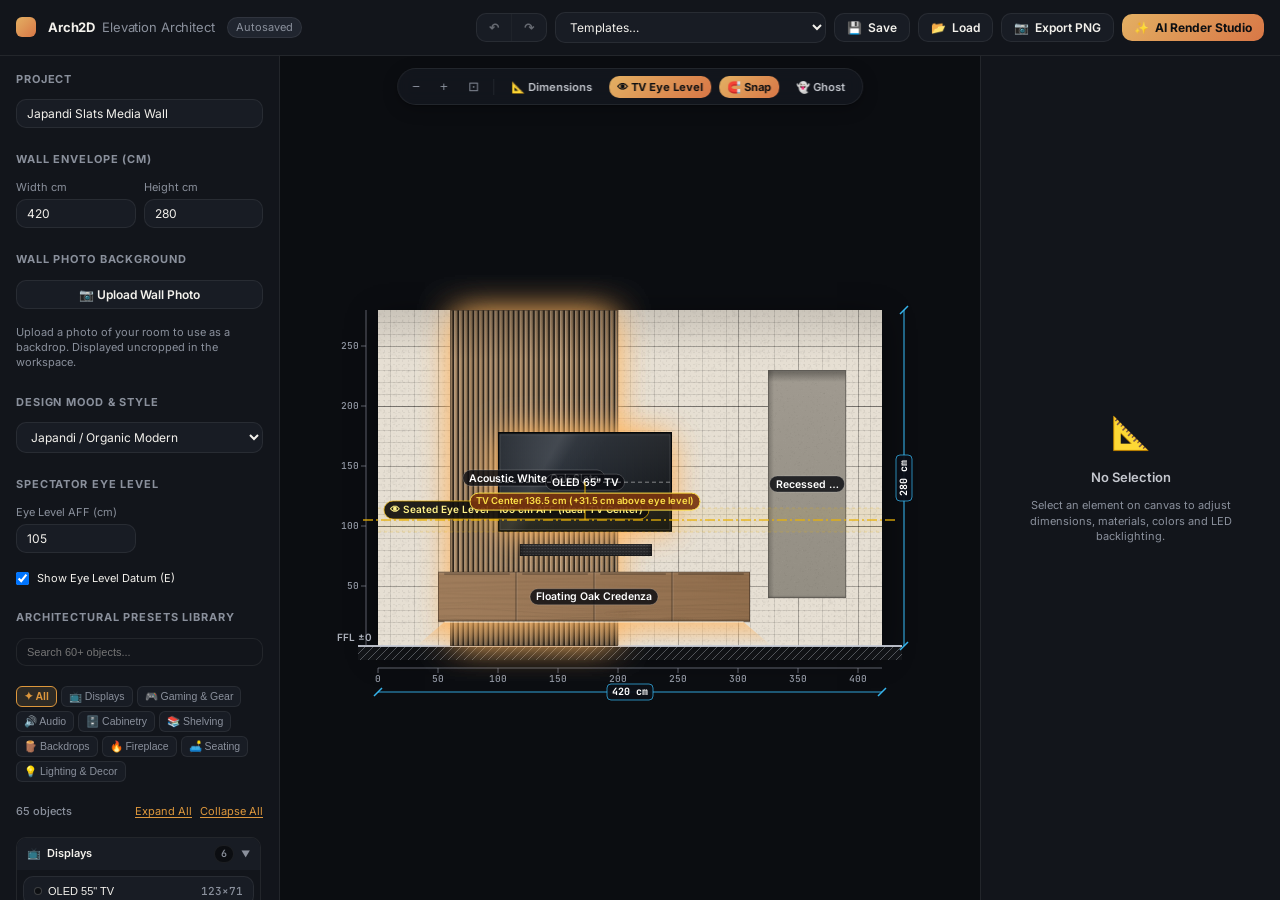
==== commit 7f1dfda4: "Add gaming and electronics presets, procedural shapes, and category accordions in UI" ====
--- a/index.html
+++ b/index.html
@@ -373,7 +373,7 @@
   display: grid;
   grid-template-columns: 1fr;
   gap: 5px;
-  max-height: 400px;
+  max-height: 520px;
   overflow-y: auto;
   padding-right: 2px;
 }
@@ -383,6 +383,101 @@
 .presets-grid::-webkit-scrollbar-thumb {
   background: var(--line);
   border-radius: 4px;
+}
+
+/* Category Accordion Groups in Presets Library */
+.preset-actions-bar {
+  display: flex;
+  align-items: center;
+  justify-content: space-between;
+  margin-bottom: 6px;
+  font-size: 11px;
+}
+.preset-total-badge {
+  color: var(--text-2);
+  font-weight: 500;
+}
+.preset-expand-links {
+  display: flex;
+  gap: 8px;
+}
+.preset-link-btn {
+  background: none;
+  border: none;
+  color: var(--brass-strong);
+  font-size: 11px;
+  cursor: pointer;
+  padding: 0;
+  text-decoration: underline;
+  text-underline-offset: 2px;
+  font-family: inherit;
+}
+.preset-link-btn:hover {
+  color: var(--text-0);
+}
+
+.preset-category-group {
+  margin-bottom: 6px;
+  border: 1px solid var(--line);
+  border-radius: var(--r-md);
+  background: var(--bg-1);
+  overflow: hidden;
+  transition: border-color var(--t-fast);
+}
+.preset-category-group:hover {
+  border-color: var(--line-strong);
+}
+.preset-group-header {
+  display: flex;
+  align-items: center;
+  justify-content: space-between;
+  padding: 7px 10px;
+  background: var(--bg-2);
+  cursor: pointer;
+  user-select: none;
+  font-size: var(--fs-xs);
+  font-weight: 600;
+  color: var(--text-0);
+  transition: background var(--t-fast);
+}
+.preset-group-header:hover {
+  background: var(--bg-3);
+}
+.preset-group-title {
+  display: flex;
+  align-items: center;
+  gap: 6px;
+}
+.preset-group-meta {
+  display: flex;
+  align-items: center;
+  gap: 6px;
+}
+.preset-group-count {
+  font-size: 10px;
+  padding: 1px 6px;
+  background: var(--bg-0);
+  border: 1px solid var(--line);
+  border-radius: 10px;
+  color: var(--text-2);
+  font-family: var(--font-mono);
+}
+.preset-group-chevron {
+  font-size: 9px;
+  color: var(--text-2);
+  display: inline-block;
+  width: 10px;
+  text-align: center;
+}
+.preset-group-body {
+  display: grid;
+  grid-template-columns: 1fr;
+  gap: 4px;
+  padding: 6px;
+  background: var(--bg-1);
+}
+.preset-group-body.collapsed {
+  display: none;
 }
 .preset-item-btn {
   display: flex;
@@ -1526,12 +1621,14 @@
   const categories = {
     all: { label: 'All', icon: '✦' },
     displays: { label: 'Displays', icon: '📺' },
+    electronics: { label: 'Gaming & Gear', icon: '🎮' },
     audio: { label: 'Audio', icon: '🔊' },
     millwork: { label: 'Cabinetry', icon: '🗄️' },
     shelving: { label: 'Shelving', icon: '📚' },
     backdrops: { label: 'Backdrops', icon: '🪵' },
     fireplace: { label: 'Fireplace', icon: '🔥' },
-    props: { label: 'Props & Lights', icon: '💡' },
+    seating: { label: 'Seating', icon: '🛋️' },
+    props: { label: 'Lighting & Decor', icon: '💡' },
   };
 
   const moods = {
@@ -2455,6 +2552,64 @@
       noun: 'curated console decor arrangement',
       description: 'A curated stack of coffee-table art books beside a sculptural ceramic vessel with dried botanicals.',
     },
+
+    // Gaming & AV Electronics
+    console_ps5: {
+      label: 'PlayStation 5', category: 'electronics', width: 39, height: 11, y: 63,
+      archetype: 'silhouette', shape: 'ps5', texture: 'matte', color: '#f5f5f7', colorId: 'chalk_white',
+      secondaryTexture: 'metal', secondaryColor: '#121316', secondaryColorId: 'onyx_black',
+      noun: 'Sony PlayStation 5 gaming console',
+      description: 'A sleek white Sony PlayStation 5 console resting horizontally with sculpted outer wing plates and a subtle glowing cyan power accent strip.',
+    },
+    console_xbox: {
+      label: 'Xbox Series X', category: 'electronics', width: 15, height: 30, y: 63,
+      archetype: 'silhouette', shape: 'xbox', texture: 'matte', color: '#1a1a1c', colorId: 'onyx_black',
+      secondaryTexture: 'metal', secondaryColor: '#107c10',
+      noun: 'Xbox Series X gaming console',
+      description: 'A minimalist matte black monolithic Xbox Series X vertical gaming tower with concave top ventilation grid illuminated with subtle green glow.',
+    },
+    console_switch: {
+      label: 'Nintendo Switch OLED', category: 'electronics', width: 24, height: 10, y: 63,
+      archetype: 'silhouette', shape: 'switch', texture: 'matte', color: '#232427', colorId: 'anthracite',
+      secondaryTexture: 'matte', secondaryColor: '#f0f0f2', secondaryColorId: 'chalk_white',
+      noun: 'Nintendo Switch OLED console in charging dock',
+      description: 'A compact Nintendo Switch OLED console docked neatly in its rounded charging cradle.',
+    },
+    receiver_av: {
+      label: 'AV Receiver', category: 'electronics', width: 44, height: 17, y: 63,
+      archetype: 'silhouette', shape: 'receiver', texture: 'metal', color: '#1c1e22', colorId: 'black_steel',
+      secondaryTexture: 'metal', secondaryColor: '#00d2ff',
+      noun: 'audiophile AV surround sound receiver',
+      description: 'A premium brushed dark steel home theater AV receiver with twin precision rotary dials, headphone jack, and illuminated amber/cyan dot-matrix display window.',
+    },
+    pc_gaming_tower: {
+      label: 'Gaming PC Tower', category: 'electronics', width: 22, height: 46, y: 63,
+      archetype: 'silhouette', shape: 'pcTower', texture: 'metal', color: '#1c1d21', colorId: 'gunmetal',
+      secondaryTexture: 'glass', secondaryColor: '#8a63d2',
+      noun: 'custom architectural gaming PC mid-tower',
+      description: 'A custom anodized aluminium gaming PC tower with a dark tinted tempered glass side panel showcasing clean, subtly illuminated internal liquid cooling and hardware.',
+    },
+    monitor_curved: {
+      label: '34" Curved Monitor', category: 'electronics', width: 81, height: 46, y: 63,
+      archetype: 'silhouette', shape: 'monitor', texture: 'metal', color: '#151618', colorId: 'black_steel',
+      secondaryTexture: 'metal', secondaryColor: '#b2b6ba', secondaryColorId: 'brushed_nickel',
+      noun: '34-inch curved ultrawide 21:9 monitor',
+      description: 'A 34-inch 21:9 curved ultrawide desktop monitor with ultra-thin bezels mounted on a sculptural brushed aluminum desk stand.',
+    },
+    electronics_streamer: {
+      label: 'Streaming Media Box', category: 'electronics', width: 10, height: 4, y: 63,
+      archetype: 'silhouette', shape: 'streamer', texture: 'matte', color: '#18191b', colorId: 'onyx_black',
+      secondaryTexture: 'metal', secondaryColor: '#ffffff',
+      noun: 'Apple TV 4K streaming box',
+      description: 'A compact matte-black streaming media box with rounded corners and a subtle status LED, resting discreetly on the media console.',
+    },
+    speakers_desktop: {
+      label: 'Desktop Monitors (Pair)', category: 'electronics', width: 36, height: 24, y: 63,
+      archetype: 'silhouette', shape: 'studioSpeakers', texture: 'matte', color: '#242528', colorId: 'anthracite',
+      secondaryTexture: 'metal', secondaryColor: '#d4af37', secondaryColorId: 'satin_gold',
+      noun: 'pair of desktop studio reference monitors',
+      description: 'A pair of compact nearfield studio monitors with composite Kevlar mid-bass cones and silk dome tweeters flanking the workspace.',
+    },
   };
   Object.assign(V.presets, add);
 
@@ -2491,6 +2646,7 @@
 
   Object.assign(V, { palettes, swatchIndex, textureFamily, textureNoun, archetypes, paramSchema, handlePhrase, resolveParams });
 })();
+
 </script>
 <script>
 /* === src/state.js === */
@@ -5346,6 +5502,329 @@
         ctx.beginPath();
         ctx.ellipse(lx, ly, (3 + rand() * 3) * s, (1.6 + rand() * 1.4) * s, rand() * Math.PI, 0, Math.PI * 2);
         ctx.fill();
+      }
+    },
+    ps5(ctx, el, w, h, s, t) {
+      // Horizontal PS5 console
+      // Stand cushion
+      ctx.fillStyle = 'rgba(0,0,0,0.45)';
+      ctx.fillRect(w * 0.15, h * 0.92, w * 0.7, h * 0.08);
+
+      // Black center chassis
+      fillWith(ctx, (c) => roundRect(c, w * 0.06, h * 0.2, w * 0.88, h * 0.6, 2 * s), () => {
+        sec(ctx, el, 0, 0, w, h, s, t, 'core');
+        ctx.fillStyle = '#0d0e12';
+        ctx.fillRect(w * 0.06, h * 0.2, w * 0.88, h * 0.6);
+      });
+
+      // Sculpted outer white wings
+      fillWith(ctx, (c) => {
+        // Top flared wing
+        c.moveTo(0, h * 0.12);
+        c.quadraticCurveTo(w * 0.5, 0, w, h * 0.08);
+        c.lineTo(w * 0.98, h * 0.28);
+        c.quadraticCurveTo(w * 0.5, h * 0.18, 0, h * 0.26);
+        c.closePath();
+      }, () => prim(ctx, el, 0, 0, w, h, s, t, 'wing_top'));
+
+      fillWith(ctx, (c) => {
+        // Bottom flared wing
+        c.moveTo(0, h * 0.72);
+        c.quadraticCurveTo(w * 0.5, h * 0.8, w * 0.98, h * 0.74);
+        c.lineTo(w, h * 0.92);
+        c.quadraticCurveTo(w * 0.5, h, 0, h * 0.88);
+        c.closePath();
+      }, () => prim(ctx, el, 0, 0, w, h, s, t, 'wing_bot'));
+
+      // Cyan illuminated LED strip in channel
+      const ledG = ctx.createLinearGradient(w * 0.1, 0, w * 0.9, 0);
+      ledG.addColorStop(0, 'rgba(0,210,255,0)');
+      ledG.addColorStop(0.2, 'rgba(0,229,255,0.95)');
+      ledG.addColorStop(0.8, 'rgba(0,229,255,0.95)');
+      ledG.addColorStop(1, 'rgba(0,210,255,0)');
+      ctx.fillStyle = ledG;
+      ctx.fillRect(w * 0.08, h * 0.22, w * 0.84, Math.max(1, 0.7 * s));
+
+      // USB port and disc slot details
+      ctx.fillStyle = 'rgba(255,255,255,0.2)';
+      ctx.fillRect(w * 0.68, h * 0.44, 3 * s, 1.2 * s);
+      ctx.fillRect(w * 0.76, h * 0.44, 1.5 * s, 1.2 * s);
+    },
+    xbox(ctx, el, w, h, s, t) {
+      // Vertical Xbox Series X monolith
+      fillWith(ctx, (c) => roundRect(c, 0, 0, w, h, 2 * s), () => prim(ctx, el, 0, 0, w, h, s, t, 'tower'));
+
+      // Top concave ventilation grid with green glow
+      const ventH = h * 0.12;
+      const g = ctx.createLinearGradient(0, 0, 0, ventH);
+      g.addColorStop(0, el.secondaryColor || '#107c10');
+      g.addColorStop(1, 'rgba(0,0,0,0)');
+      ctx.fillStyle = g;
+      ctx.fillRect(0, 0, w, ventH);
+
+      // Perforated vent dots at top
+      ctx.fillStyle = '#0a0a0c';
+      const cols = 7, rows = 3;
+      const dx = w / (cols + 1), dy = ventH / (rows + 1);
+      for (let r = 1; r <= rows; r++) {
+        for (let c = 1; c <= cols; c++) {
+          ctx.beginPath();
+          ctx.arc(c * dx, r * dy, 0.7 * s, 0, Math.PI * 2);
+          ctx.fill();
+        }
+      }
+
+      // Glowing power button (top-left)
+      const pbx = w * 0.22, pby = h * 0.16, pbr = Math.max(1.8, 2.2 * s);
+      ctx.fillStyle = '#ffffff';
+      ctx.beginPath();
+      ctx.arc(pbx, pby, pbr, 0, Math.PI * 2);
+      ctx.fill();
+      ctx.fillStyle = '#0a0a0c';
+      ctx.beginPath();
+      ctx.arc(pbx, pby, pbr * 0.65, 0, Math.PI * 2);
+      ctx.fill();
+
+      // Optical disc slot (bottom-left)
+      ctx.fillStyle = 'rgba(0,0,0,0.85)';
+      ctx.fillRect(w * 0.14, h * 0.62, Math.max(1, 0.6 * s), h * 0.26);
+
+      // USB port (bottom-right)
+      ctx.fillStyle = 'rgba(255,255,255,0.2)';
+      ctx.fillRect(w * 0.76, h * 0.84, 1.2 * s, 3 * s);
+    },
+    switch(ctx, el, w, h, s, t) {
+      // Nintendo Switch OLED in dock
+      // Dock cradle (lower 68%)
+      fillWith(ctx, (c) => roundRect(c, w * 0.06, h * 0.32, w * 0.88, h * 0.68, 3 * s), () => {
+        prim(ctx, el, 0, 0, w, h, s, t, 'dock');
+      });
+
+      // Console screen peeking out from behind dock front wall
+      // Left Joy-Con
+      fillWith(ctx, (c) => roundRect(c, w * 0.1, h * 0.04, w * 0.16, h * 0.45, 3 * s), () => {
+        sec(ctx, el, 0, 0, w, h, s, t, 'joyL');
+        ctx.fillStyle = '#1c1d21';
+        ctx.beginPath();
+        ctx.arc(w * 0.18, h * 0.16, 1.8 * s, 0, Math.PI * 2);
+        ctx.fill();
+      });
+
+      // Right Joy-Con
+      fillWith(ctx, (c) => roundRect(c, w * 0.74, h * 0.04, w * 0.16, h * 0.45, 3 * s), () => {
+        sec(ctx, el, 0, 0, w, h, s, t, 'joyR');
+        ctx.fillStyle = '#1c1d21';
+        ctx.beginPath();
+        ctx.arc(w * 0.82, h * 0.24, 1.8 * s, 0, Math.PI * 2);
+        ctx.fill();
+      });
+
+      // Screen glass
+      ctx.fillStyle = '#0a0a0d';
+      ctx.fillRect(w * 0.26, h * 0.04, w * 0.48, h * 0.38);
+
+      // Status LED on dock (bottom-left)
+      ctx.fillStyle = '#00e575';
+      ctx.beginPath();
+      ctx.arc(w * 0.12, h * 0.88, Math.max(0.8, 1 * s), 0, Math.PI * 2);
+      ctx.fill();
+    },
+    receiver(ctx, el, w, h, s, t) {
+      // Premium AV Receiver
+      // 4 isolation feet
+      ctx.fillStyle = '#0f1012';
+      ctx.fillRect(w * 0.06, h * 0.94, w * 0.08, h * 0.06);
+      ctx.fillRect(w * 0.86, h * 0.94, w * 0.08, h * 0.06);
+
+      // Main brushed faceplate
+      fillWith(ctx, (c) => roundRect(c, 0, 0, w, h * 0.94, 2 * s), () => prim(ctx, el, 0, 0, w, h * 0.94, s, t, 'face'));
+
+      // Center OLED / VFD display window
+      const winX = w * 0.26, winY = h * 0.14, winW = w * 0.48, winH = h * 0.42;
+      ctx.fillStyle = '#0b0c0f';
+      ctx.fillRect(winX, winY, winW, winH);
+      ctx.strokeStyle = 'rgba(255,255,255,0.08)';
+      ctx.strokeRect(winX, winY, winW, winH);
+
+      // Illuminated display text / graphics simulation
+      ctx.fillStyle = el.secondaryColor || '#00d2ff';
+      ctx.fillRect(winX + winW * 0.12, winY + winH * 0.35, winW * 0.42, Math.max(1, 1.2 * s));
+      ctx.fillRect(winX + winW * 0.62, winY + winH * 0.35, winW * 0.24, Math.max(1, 1.2 * s));
+      ctx.fillStyle = 'rgba(0,210,255,0.45)';
+      ctx.fillRect(winX + winW * 0.12, winY + winH * 0.62, winW * 0.6, Math.max(0.8, 0.8 * s));
+
+      // Left rotary input selector knob
+      const lkx = w * 0.14, lky = h * 0.46, lkr = Math.min(w * 0.08, h * 0.26);
+      ctx.fillStyle = '#22252a';
+      ctx.beginPath();
+      ctx.arc(lkx, lky, lkr, 0, Math.PI * 2);
+      ctx.fill();
+      ctx.strokeStyle = 'rgba(255,255,255,0.2)';
+      ctx.stroke();
+
+      // Right large master volume knob
+      const rkx = w * 0.86, rky = h * 0.46, rkr = Math.min(w * 0.1, h * 0.32);
+      ctx.fillStyle = '#24272d';
+      ctx.beginPath();
+      ctx.arc(rkx, rky, rkr, 0, Math.PI * 2);
+      ctx.fill();
+      ctx.strokeStyle = 'rgba(255,255,255,0.25)';
+      ctx.stroke();
+
+      // Power switch & headphone jack
+      ctx.fillStyle = '#00d2ff';
+      ctx.beginPath();
+      ctx.arc(w * 0.07, h * 0.72, Math.max(0.8, 1 * s), 0, Math.PI * 2);
+      ctx.fill();
+      ctx.fillStyle = '#c5a059'; // gold 6.35mm jack
+      ctx.beginPath();
+      ctx.arc(w * 0.14, h * 0.76, Math.max(1, 1.4 * s), 0, Math.PI * 2);
+      ctx.fill();
+    },
+    pcTower(ctx, el, w, h, s, t) {
+      // Architectural Mid-Tower Gaming PC
+      // Isolation feet
+      ctx.fillStyle = '#111215';
+      ctx.fillRect(w * 0.08, h * 0.97, w * 0.18, h * 0.03);
+      ctx.fillRect(w * 0.74, h * 0.97, w * 0.18, h * 0.03);
+
+      // Chassis body
+      fillWith(ctx, (c) => roundRect(c, 0, 0, w, h * 0.97, 2 * s), () => prim(ctx, el, 0, 0, w, h * 0.97, s, t, 'case'));
+
+      // Tempered glass side window
+      const gwX = w * 0.08, gwY = h * 0.06, gwW = w * 0.84, gwH = h * 0.85;
+      ctx.fillStyle = 'rgba(12, 14, 18, 0.88)';
+      ctx.fillRect(gwX, gwY, gwW, gwH);
+
+      // Internal illuminated hardware
+      const glow = el.secondaryColor || '#8a63d2';
+      // GPU backplate line & RGB strip
+      ctx.fillStyle = glow;
+      ctx.fillRect(gwX + gwW * 0.1, gwY + gwH * 0.52, gwW * 0.75, Math.max(1, 1.2 * s));
+      // RAM sticks RGB glow
+      ctx.fillRect(gwX + gwW * 0.48, gwY + gwH * 0.22, 1.2 * s, gwH * 0.14);
+      ctx.fillRect(gwX + gwW * 0.54, gwY + gwH * 0.22, 1.2 * s, gwH * 0.14);
+      // CPU cooler illuminated ring
+      ctx.strokeStyle = glow;
+      ctx.lineWidth = Math.max(1, 1.2 * s);
+      ctx.beginPath();
+      ctx.arc(gwX + gwW * 0.32, gwY + gwH * 0.3, Math.min(gwW, gwH) * 0.12, 0, Math.PI * 2);
+      ctx.stroke();
+
+      // Glass diagonal reflection highlight
+      const grad = ctx.createLinearGradient(gwX, gwY, gwX + gwW, gwY + gwH);
+      grad.addColorStop(0, 'rgba(255,255,255,0.08)');
+      grad.addColorStop(0.4, 'rgba(255,255,255,0.02)');
+      grad.addColorStop(0.6, 'rgba(255,255,255,0)');
+      ctx.fillStyle = grad;
+      ctx.fillRect(gwX, gwY, gwW, gwH);
+
+      // Front power button
+      ctx.fillStyle = '#ffffff';
+      ctx.beginPath();
+      ctx.arc(w * 0.86, h * 0.03, Math.max(0.7, 0.9 * s), 0, Math.PI * 2);
+      ctx.fill();
+    },
+    monitor(ctx, el, w, h, s, t) {
+      // 34" Ultrawide Curved Monitor
+      // Aluminum desk stand base
+      fillWith(ctx, (c) => roundRect(c, w * 0.32, h * 0.94, w * 0.36, h * 0.06, 1.5 * s), () => {
+        sec(ctx, el, 0, 0, w, h, s, t, 'standBase');
+      });
+      // Stand vertical column
+      fillWith(ctx, (c) => c.rect(w * 0.47, h * 0.45, w * 0.06, h * 0.5), () => {
+        sec(ctx, el, 0, 0, w, h, s, t, 'standCol');
+      });
+
+      // Curved display panel
+      const pH = h * 0.74;
+      fillWith(ctx, (c) => roundRect(c, 0, 0, w, pH, 3 * s), () => {
+        prim(ctx, el, 0, 0, w, pH, s, t, 'bezel');
+      });
+
+      // Dark ultra-wide active screen area
+      const bz = Math.max(1.5, 1.8 * s);
+      const scrW = w - bz * 2, scrH = pH - bz * 2;
+      ctx.fillStyle = '#0f1115';
+      ctx.fillRect(bz, bz, scrW, scrH);
+
+      // Curved screen curvature gradient sheen
+      const sGrad = ctx.createLinearGradient(0, 0, w, 0);
+      sGrad.addColorStop(0, 'rgba(255,255,255,0.07)');
+      sGrad.addColorStop(0.15, 'rgba(255,255,255,0.02)');
+      sGrad.addColorStop(0.5, 'rgba(0,0,0,0.1)');
+      sGrad.addColorStop(0.85, 'rgba(255,255,255,0.02)');
+      sGrad.addColorStop(1, 'rgba(255,255,255,0.07)');
+      ctx.fillStyle = sGrad;
+      ctx.fillRect(bz, bz, scrW, scrH);
+
+      // Power indicator dot
+      ctx.fillStyle = 'rgba(255,255,255,0.6)';
+      ctx.beginPath();
+      ctx.arc(w / 2, pH - bz / 2, 0.7 * s, 0, Math.PI * 2);
+      ctx.fill();
+    },
+    streamer(ctx, el, w, h, s, t) {
+      // Apple TV 4K squircle streaming box
+      ctx.fillStyle = 'rgba(0,0,0,0.3)';
+      ctx.fillRect(w * 0.05, h * 0.85, w * 0.9, h * 0.15);
+
+      fillWith(ctx, (c) => roundRect(c, w * 0.02, 0, w * 0.96, h * 0.85, 3 * s), () => {
+        prim(ctx, el, 0, 0, w, h, s, t, 'streamer');
+      });
+
+      // Top bevel sheen
+      const bg = ctx.createLinearGradient(0, 0, 0, h * 0.3);
+      bg.addColorStop(0, 'rgba(255,255,255,0.12)');
+      bg.addColorStop(1, 'rgba(255,255,255,0)');
+      ctx.fillStyle = bg;
+      ctx.fillRect(w * 0.04, 0, w * 0.92, h * 0.3);
+
+      // Status white LED
+      ctx.fillStyle = '#ffffff';
+      ctx.beginPath();
+      ctx.arc(w * 0.86, h * 0.44, Math.max(0.6, 0.8 * s), 0, Math.PI * 2);
+      ctx.fill();
+    },
+    studioSpeakers(ctx, el, w, h, s, t) {
+      // Pair of studio monitors (Left & Right)
+      const spkW = w * 0.44, gap = w * 0.12;
+      const cones = [0, spkW + gap];
+
+      for (let i = 0; i < cones.length; i++) {
+        const sx = cones[i];
+        // Speaker cabinet
+        fillWith(ctx, (c) => roundRect(c, sx, 0, spkW, h, 2.5 * s), () => {
+          prim(ctx, el, sx, 0, spkW, h, s, t, 'box' + i);
+        });
+
+        const cx = sx + spkW / 2;
+        // Silk dome tweeter with waveguide ring
+        const twY = h * 0.28, twR = Math.min(spkW * 0.28, h * 0.14);
+        ctx.fillStyle = '#151619';
+        ctx.beginPath();
+        ctx.arc(cx, twY, twR, 0, Math.PI * 2);
+        ctx.fill();
+        ctx.fillStyle = '#0a0a0c';
+        ctx.beginPath();
+        ctx.arc(cx, twY, twR * 0.55, 0, Math.PI * 2);
+        ctx.fill();
+
+        // Kevlar composite mid-bass woofer cone
+        const wfY = h * 0.68, wfR = Math.min(spkW * 0.38, h * 0.22);
+        ctx.fillStyle = el.secondaryColor || '#d4af37';
+        ctx.beginPath();
+        ctx.arc(cx, wfY, wfR, 0, Math.PI * 2);
+        ctx.fill();
+        // Inverted black center dust cap
+        ctx.fillStyle = '#141518';
+        ctx.beginPath();
+        ctx.arc(cx, wfY, wfR * 0.38, 0, Math.PI * 2);
+        ctx.fill();
+
+        // Bass reflex port slit
+        ctx.fillStyle = '#08080a';
+        ctx.fillRect(cx - spkW * 0.2, h * 0.92, spkW * 0.4, Math.max(1, 1.2 * s));
       }
     },
   };
@@ -8363,6 +8842,7 @@
     const hasCredenza = state.elements.some((e) => e.type.includes('credenza') || e.type.includes('bench') || e.type === 'upper' || e.type === 'tower_vert' || e.type.includes('sideboard') || e.type.includes('drawer') || e.type.includes('desk'));
     const hasVitrine = state.elements.some((e) => e.type.includes('vitrine'));
     const hasSeating = state.elements.some((e) => e.type.includes('chair') || e.type.includes('sofa') || (V.presets[e.type] && V.presets[e.type].category === 'seating'));
+    const hasElectronics = state.elements.some((e) => e.type.startsWith('console_') || e.type.startsWith('pc_') || e.type.startsWith('receiver_') || e.type.startsWith('monitor_') || e.type.startsWith('electronics_') || (V.presets[e.type] && V.presets[e.type].category === 'electronics'));
     const hasLamps = state.elements.some((e) => e.type.includes('lamp') || e.type.includes('pendant'));
     const hasTv = state.elements.some((e) => e.type.startsWith('tv') || e.type.startsWith('screen') || e.texture === 'glass');
     const hasSoundbar = state.elements.some((e) => e.type === 'soundbar' || e.type === 'speaker_inwall' || e.type === 'subwoofer' || e.type === 'av_bay');
@@ -8437,6 +8917,10 @@
 
     if (hasSeating) {
       craftBulletPoints.push(`- Seating & Living Room Scale: Contemporary upholstered seating silhouettes (bouclé or linen upholstery on solid timber or blackened steel frames) providing authentic living room proportion and human scale.`);
+    }
+
+    if (hasElectronics) {
+      craftBulletPoints.push(`- Gaming & AV Electronics: Sleek modern entertainment electronics including flush-mounted gaming consoles, high-fidelity AV receiver with illuminated OLED display, and minimalist desktop PC/monitors cleanly integrated into the joinery.`);
     }
 
     if (hasLamps) {
@@ -10071,6 +10555,7 @@
   let presetFilterText = '';
   let activeInspectorZone = 'primary';
   let activePaletteFam = null;
+  const collapsedCategories = new Set();
 
   function init() {
     leftSidebar = document.getElementById('sidebar-left');
@@ -10491,7 +10976,7 @@
     const searchInput = U.h('input', {
       type: 'text',
       class: 'preset-search-input',
-      placeholder: 'Search 30+ objects...',
+      placeholder: 'Search 60+ objects...',
       value: presetFilterText,
       oninput: (e) => {
         presetFilterText = e.target.value.toLowerCase().trim();
@@ -10505,6 +10990,7 @@
     const catTabs = U.h('div', { class: 'preset-category-tabs' });
     const categories = V.categories || { all: { label: 'All' } };
     for (const [catKey, catObj] of Object.entries(categories)) {
+      const tabLabel = catObj.icon ? `${catObj.icon} ${catObj.label}` : catObj.label;
       const tabBtn = U.h(
         'button',
         {
@@ -10516,44 +11002,163 @@
             refreshPresetsGrid();
           },
         },
-        catObj.label
+        tabLabel
       );
       catTabs.appendChild(tabBtn);
     }
     secPresets.appendChild(catTabs);
 
+    // Actions Bar (Total counter + Expand/Collapse All buttons)
+    const actionsBar = U.h('div', { class: 'preset-actions-bar' });
+    const countBadge = U.h('span', { class: 'preset-total-badge' }, '');
+    const expandLinks = U.h('div', { class: 'preset-expand-links' });
+    const btnExpandAll = U.h(
+      'button',
+      {
+        type: 'button',
+        class: 'preset-link-btn',
+        onclick: () => {
+          collapsedCategories.clear();
+          refreshPresetsGrid();
+        },
+      },
+      'Expand All'
+    );
+    const btnCollapseAll = U.h(
+      'button',
+      {
+        type: 'button',
+        class: 'preset-link-btn',
+        onclick: () => {
+          for (const k of Object.keys(V.categories || {})) {
+            if (k !== 'all') collapsedCategories.add(k);
+          }
+          refreshPresetsGrid();
+        },
+      },
+      'Collapse All'
+    );
+    expandLinks.appendChild(btnExpandAll);
+    expandLinks.appendChild(btnCollapseAll);
+    actionsBar.appendChild(countBadge);
+    actionsBar.appendChild(expandLinks);
+    secPresets.appendChild(actionsBar);
+
     const presetsGrid = U.h('div', { class: 'presets-grid' });
+
+    function createPresetBtn(key, p) {
+      return U.h(
+        'button',
+        {
+          class: 'preset-item-btn',
+          title: p.description || p.label,
+          onclick: () => {
+            A.store.addPreset(key);
+            if (window.innerWidth <= 900) rightSidebar.classList.add('open');
+          },
+        },
+        U.h(
+          'div',
+          { class: 'preset-label-wrap' },
+          U.h('span', { class: 'preset-swatch-dot', style: { background: p.color } }),
+          U.h('span', null, p.label)
+        ),
+        U.h('span', { class: 'preset-dims' }, `${p.width}×${p.height}`)
+      );
+    }
+
     function refreshPresetsGrid() {
       presetsGrid.innerHTML = '';
-      let matchCount = 0;
-      for (const [key, p] of Object.entries(V.presets)) {
-        if (key === 'custom') continue;
-        const matchesCat = activePresetCat === 'all' || p.category === activePresetCat;
-        const matchesQuery = !presetFilterText || p.label.toLowerCase().includes(presetFilterText) || (p.noun && p.noun.toLowerCase().includes(presetFilterText));
-        if (!matchesCat || !matchesQuery) continue;
-        matchCount++;
-
-        const btn = U.h(
-          'button',
-          {
-            class: 'preset-item-btn',
-            title: p.description || p.label,
-            onclick: () => {
-              A.store.addPreset(key);
-              if (window.innerWidth <= 900) rightSidebar.classList.add('open');
+      const isAll = activePresetCat === 'all';
+      actionsBar.style.display = isAll ? 'flex' : 'none';
+
+      const cats = V.categories || {};
+      let totalVisible = 0;
+
+      if (isAll) {
+        // Render collapsible category groups
+        for (const [catKey, catObj] of Object.entries(cats)) {
+          if (catKey === 'all') continue;
+
+          const items = [];
+          for (const [key, p] of Object.entries(V.presets)) {
+            if (key === 'custom') continue;
+            if (p.category !== catKey) continue;
+            const matchesQuery =
+              !presetFilterText ||
+              p.label.toLowerCase().includes(presetFilterText) ||
+              (p.noun && p.noun.toLowerCase().includes(presetFilterText));
+            if (!matchesQuery) continue;
+            items.push([key, p]);
+          }
+
+          if (items.length === 0) continue;
+          totalVisible += items.length;
+
+          // When searching, auto-expand so matching items are visible
+          const isCollapsed = !presetFilterText && collapsedCategories.has(catKey);
+
+          const groupEl = U.h('div', { class: 'preset-category-group' });
+          const chevron = U.h('span', { class: 'preset-group-chevron' }, isCollapsed ? '▶' : '▼');
+          const header = U.h(
+            'div',
+            {
+              class: 'preset-group-header',
+              onclick: () => {
+                if (collapsedCategories.has(catKey)) {
+                  collapsedCategories.delete(catKey);
+                } else {
+                  collapsedCategories.add(catKey);
+                }
+                refreshPresetsGrid();
+              },
             },
-          },
-          U.h('div', { class: 'preset-label-wrap' },
-            U.h('span', { class: 'preset-swatch-dot', style: { background: p.color } }),
-            U.h('span', null, p.label)
-          ),
-          U.h('span', { class: 'preset-dims' }, `${p.width}×${p.height}`)
-        );
-        presetsGrid.appendChild(btn);
-      }
-      if (matchCount === 0) {
+            U.h(
+              'div',
+              { class: 'preset-group-title' },
+              catObj.icon ? U.h('span', null, catObj.icon) : null,
+              U.h('span', null, catObj.label)
+            ),
+            U.h(
+              'div',
+              { class: 'preset-group-meta' },
+              U.h('span', { class: 'preset-group-count' }, `${items.length}`),
+              chevron
+            )
+          );
+          groupEl.appendChild(header);
+
+          const body = U.h('div', { class: `preset-group-body ${isCollapsed ? 'collapsed' : ''}` });
+          for (const [key, p] of items) {
+            body.appendChild(createPresetBtn(key, p));
+          }
+          groupEl.appendChild(body);
+          presetsGrid.appendChild(groupEl);
+        }
+      } else {
+        // Flat list for a single selected category
+        for (const [key, p] of Object.entries(V.presets)) {
+          if (key === 'custom') continue;
+          if (p.category !== activePresetCat) continue;
+          const matchesQuery =
+            !presetFilterText ||
+            p.label.toLowerCase().includes(presetFilterText) ||
+            (p.noun && p.noun.toLowerCase().includes(presetFilterText));
+          if (!matchesQuery) continue;
+          totalVisible++;
+          presetsGrid.appendChild(createPresetBtn(key, p));
+        }
+      }
+
+      countBadge.textContent = `${totalVisible} object${totalVisible === 1 ? '' : 's'}`;
+
+      if (totalVisible === 0) {
         presetsGrid.appendChild(
-          U.h('div', { style: { padding: '14px 8px', fontSize: 'var(--fs-xs)', color: 'var(--text-2)', textAlign: 'center' } }, 'No matching objects found.')
+          U.h(
+            'div',
+            { style: { padding: '14px 8px', fontSize: 'var(--fs-xs)', color: 'var(--text-2)', textAlign: 'center' } },
+            'No matching objects found.'
+          )
         );
       }
     }
